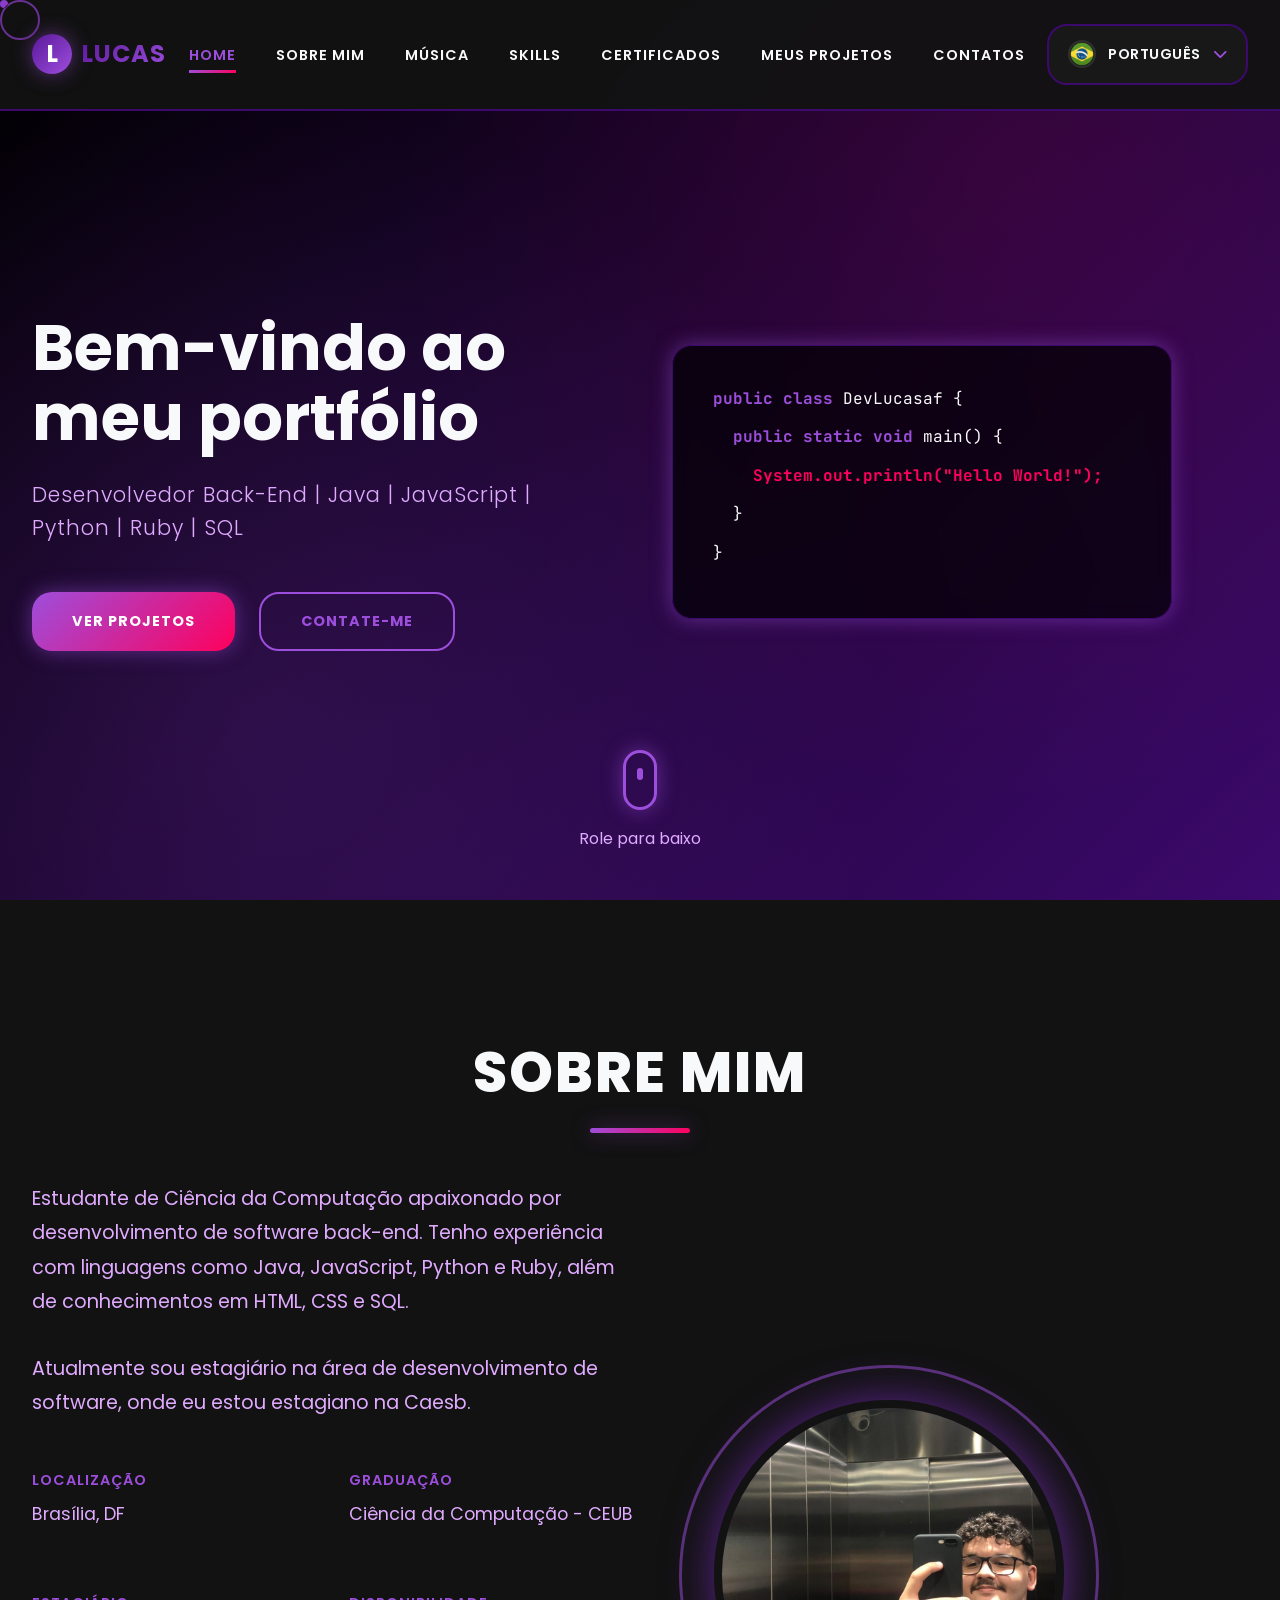
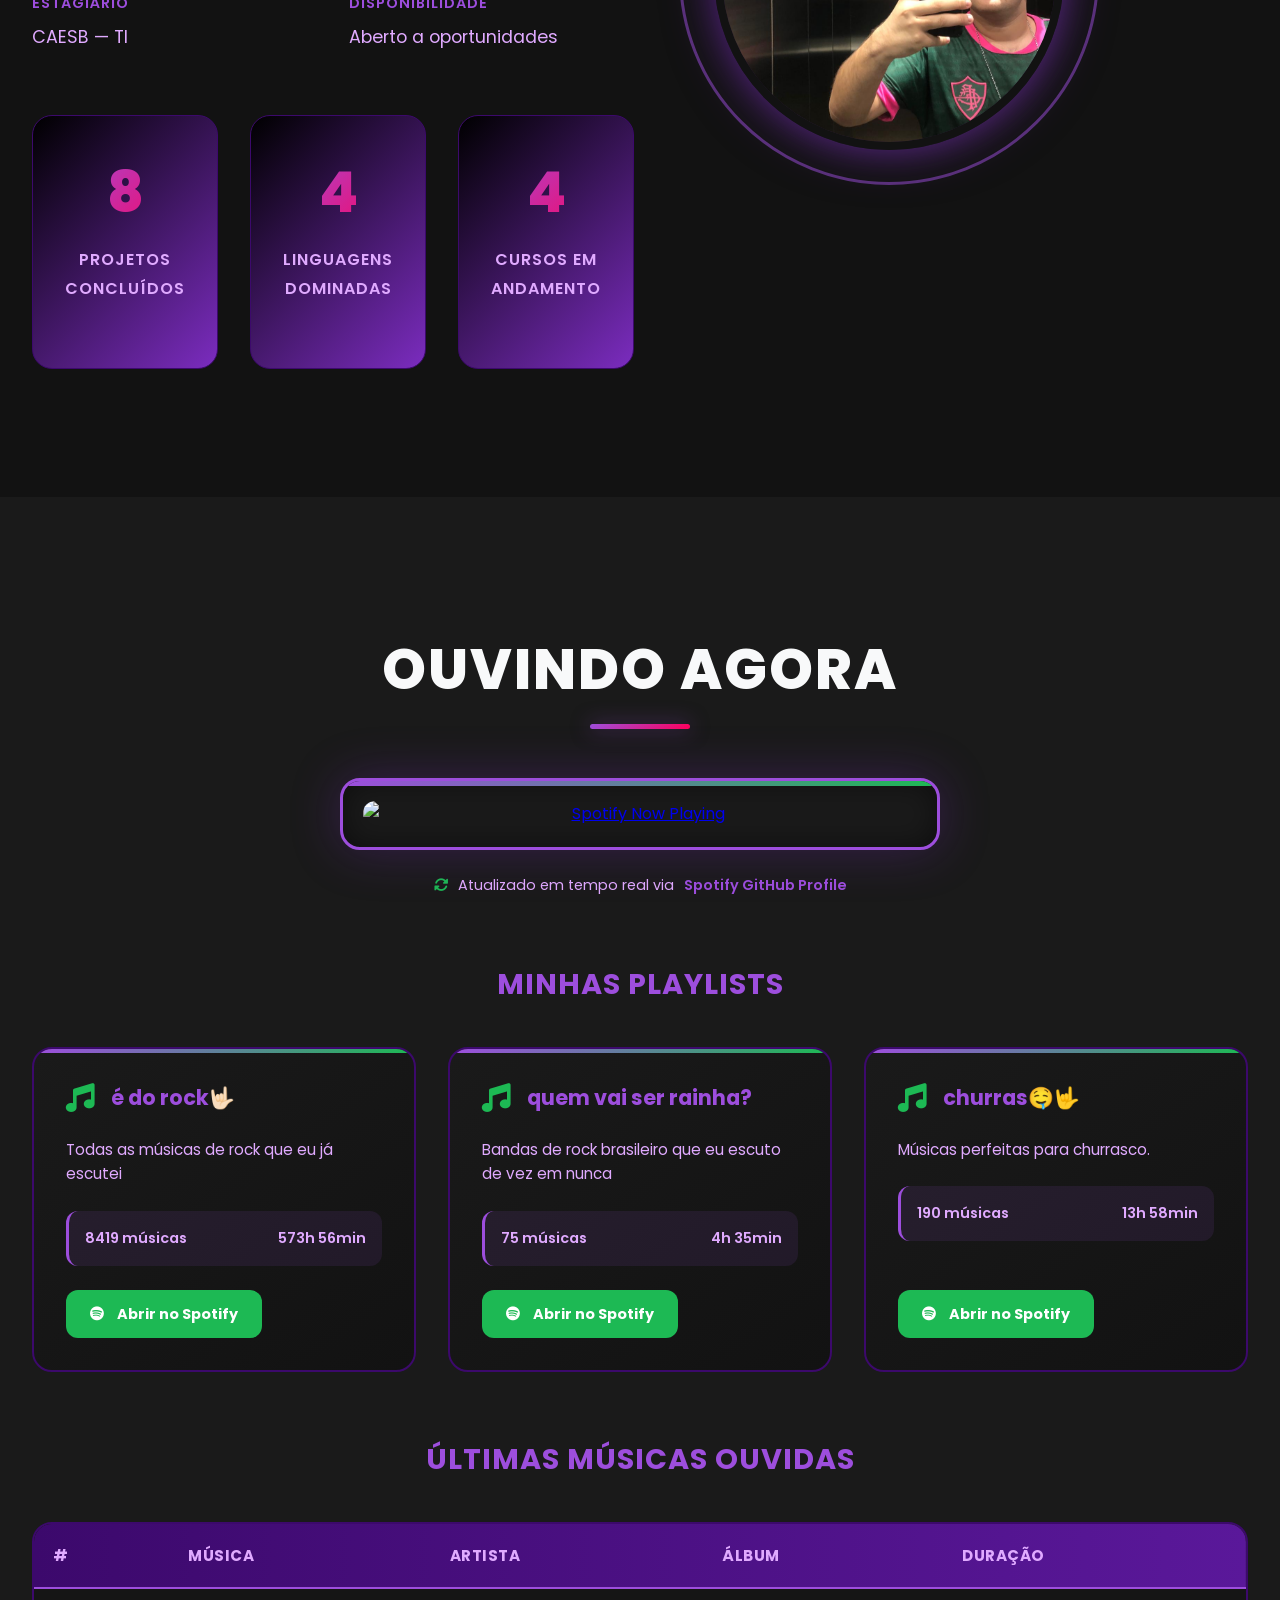
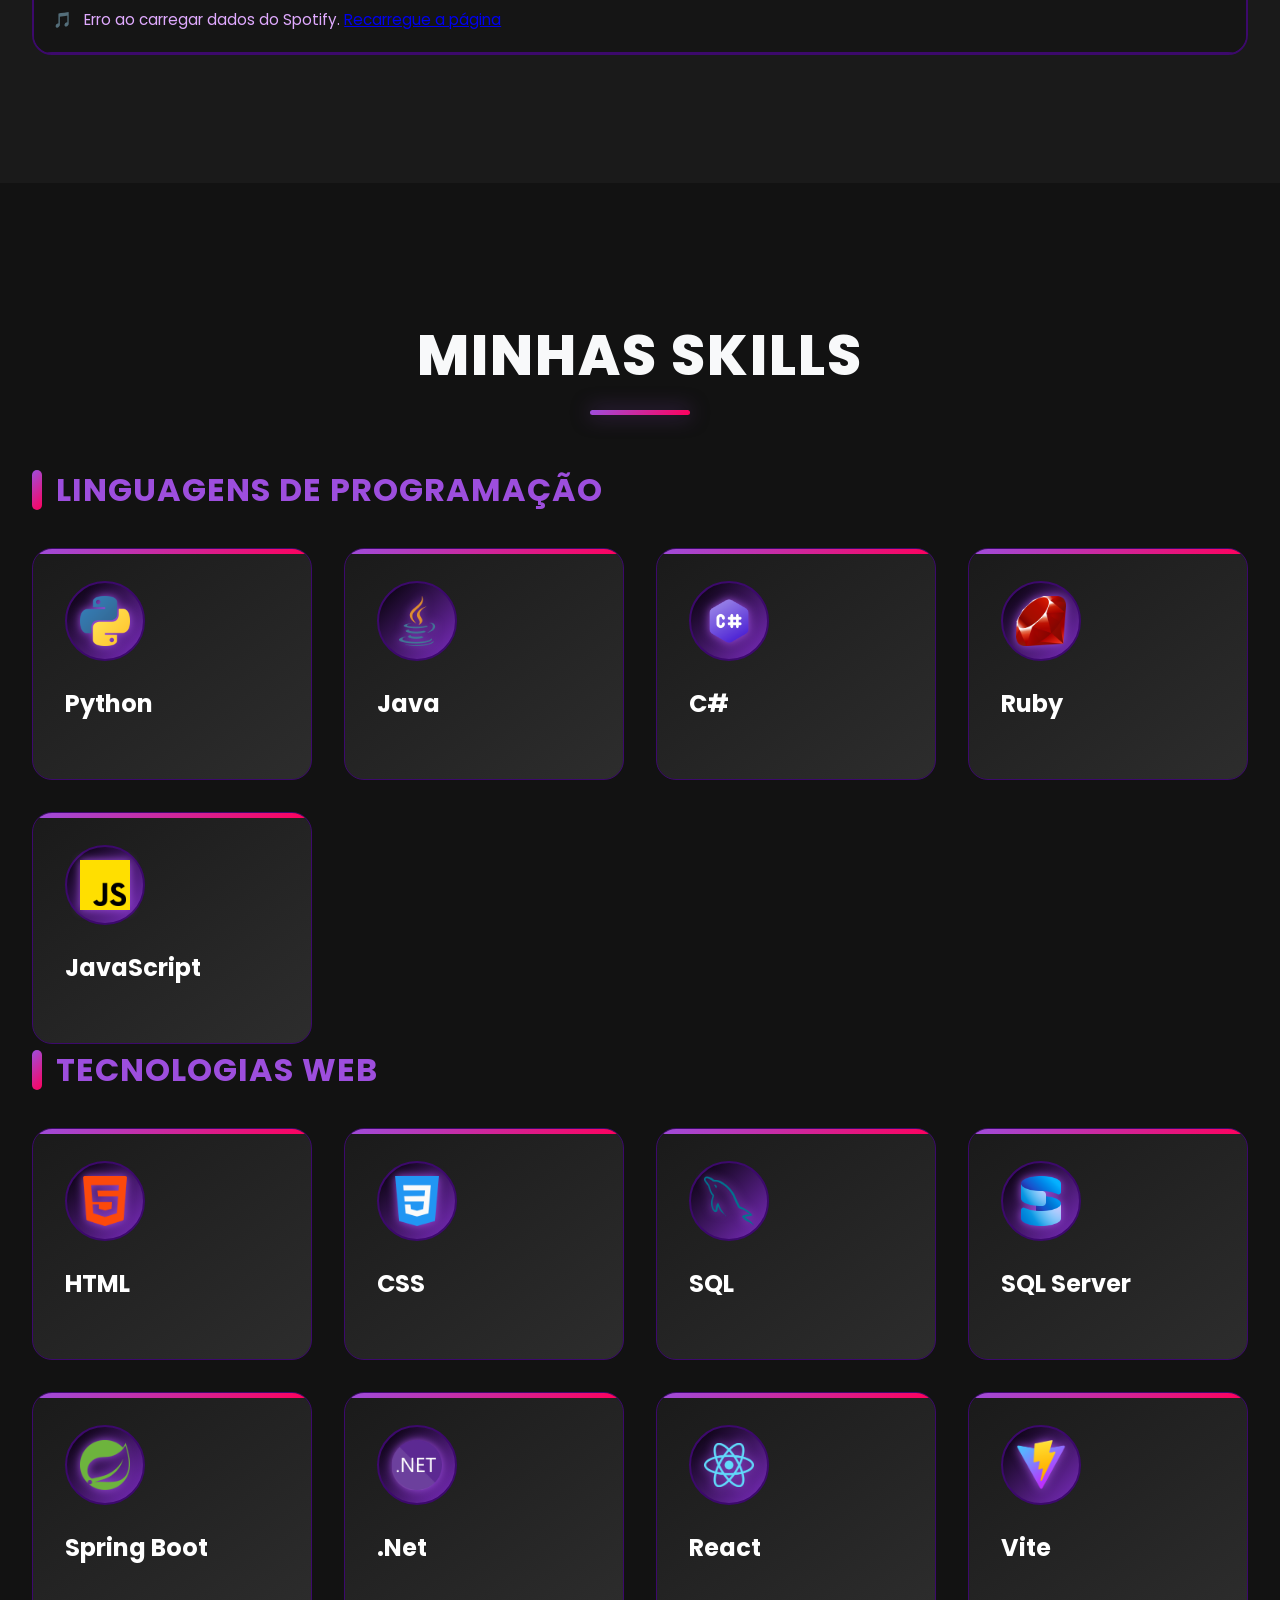
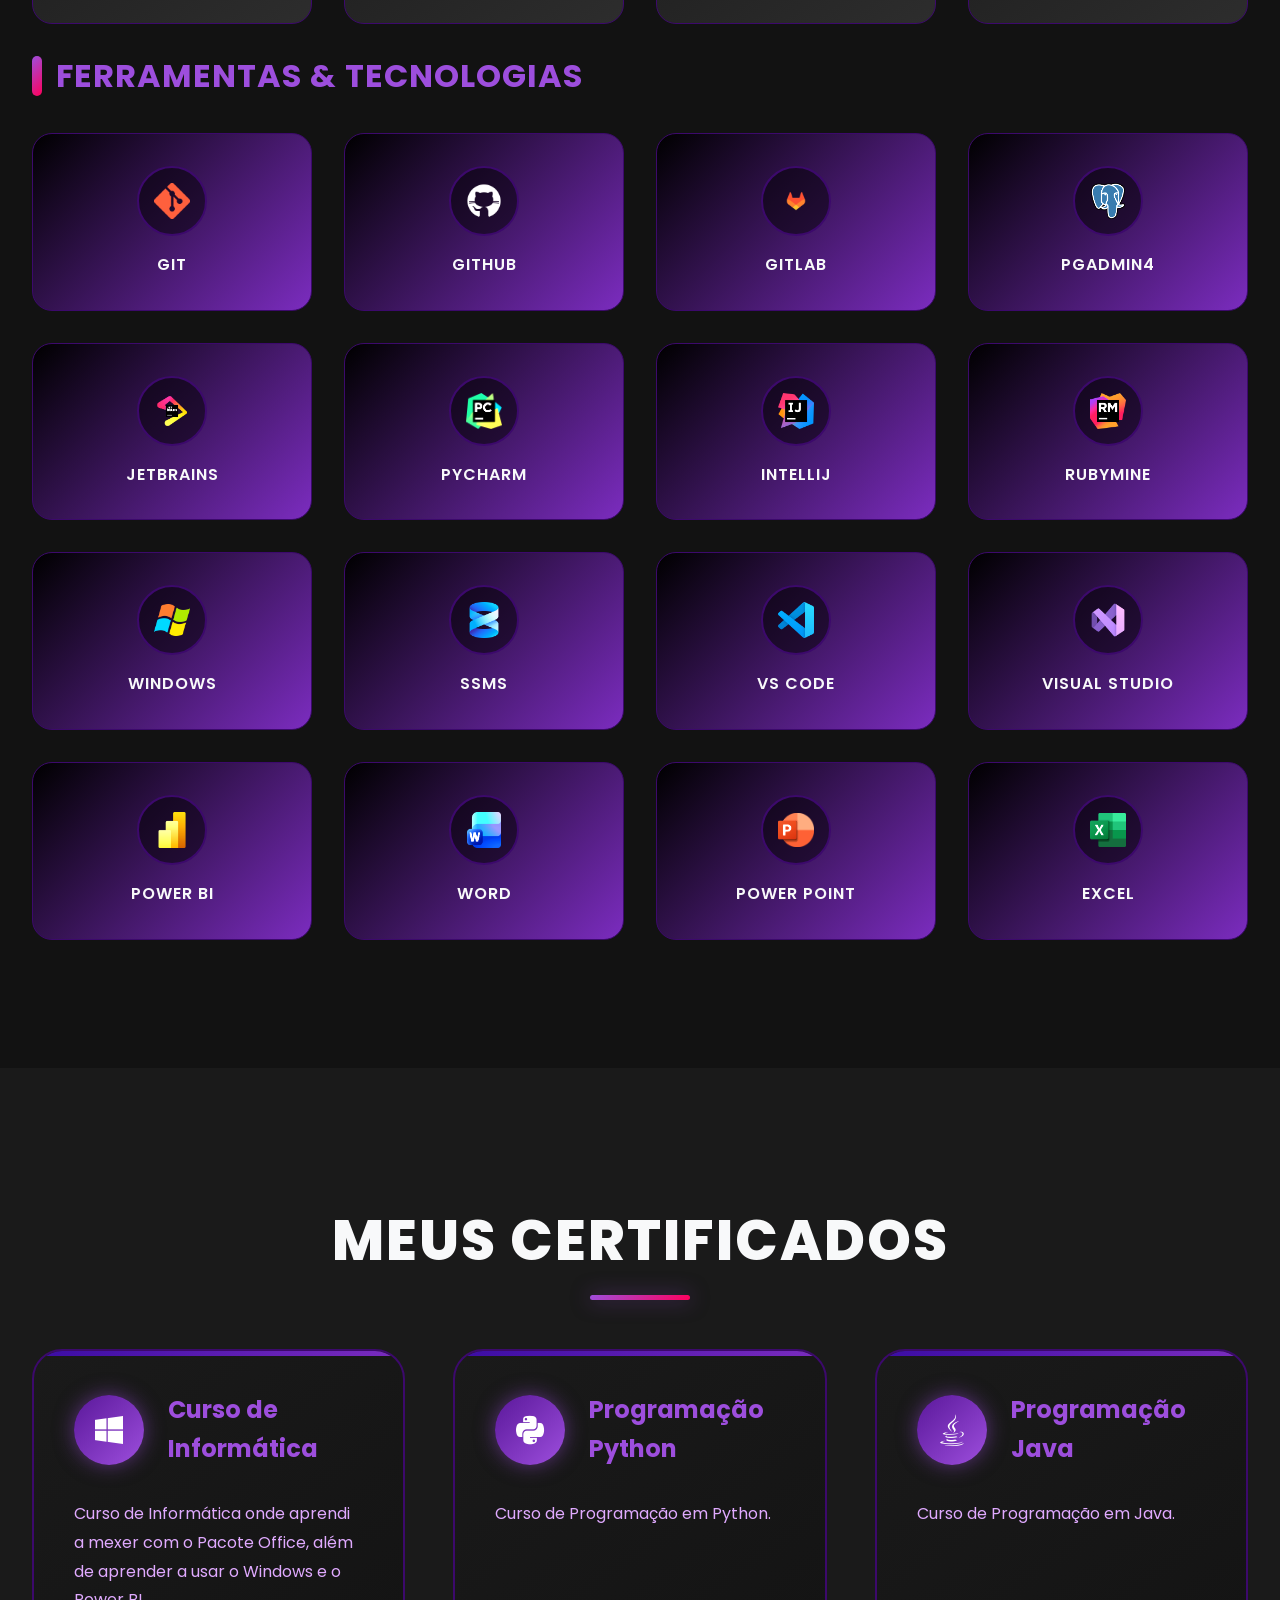
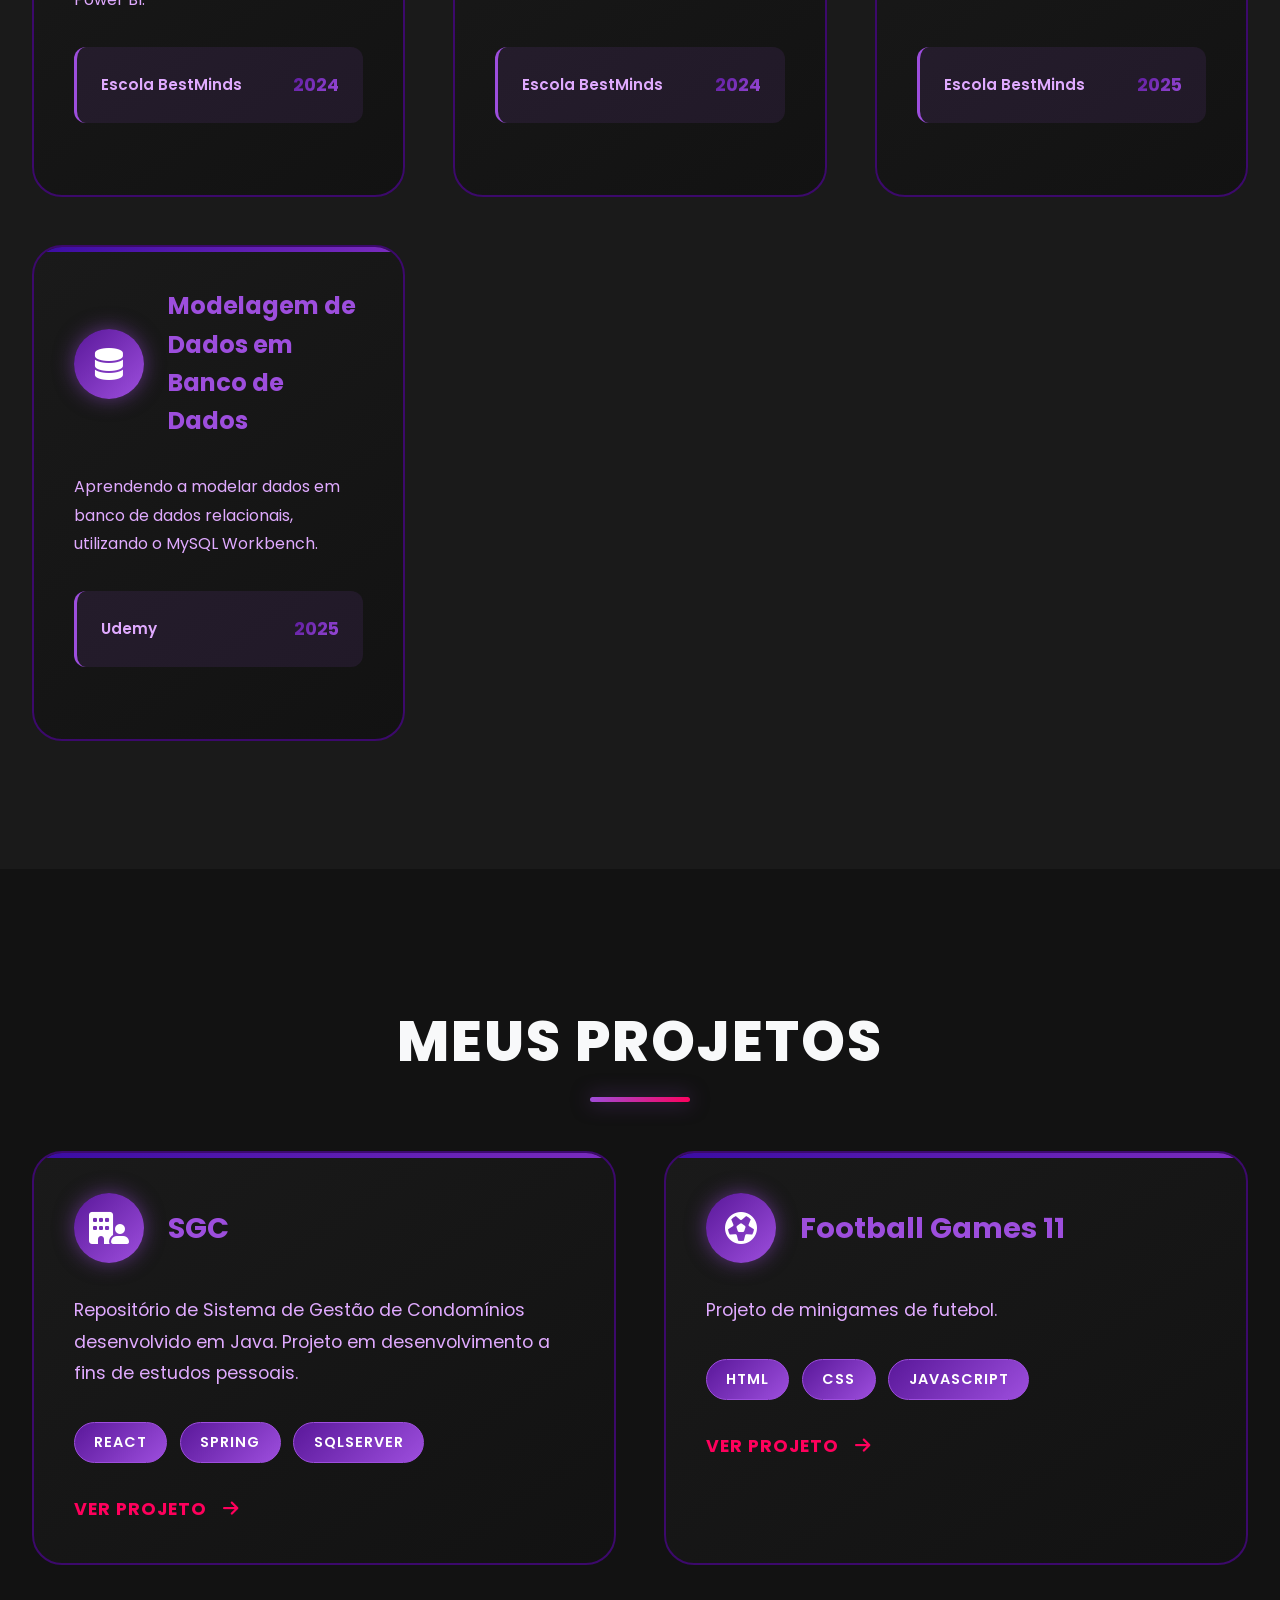
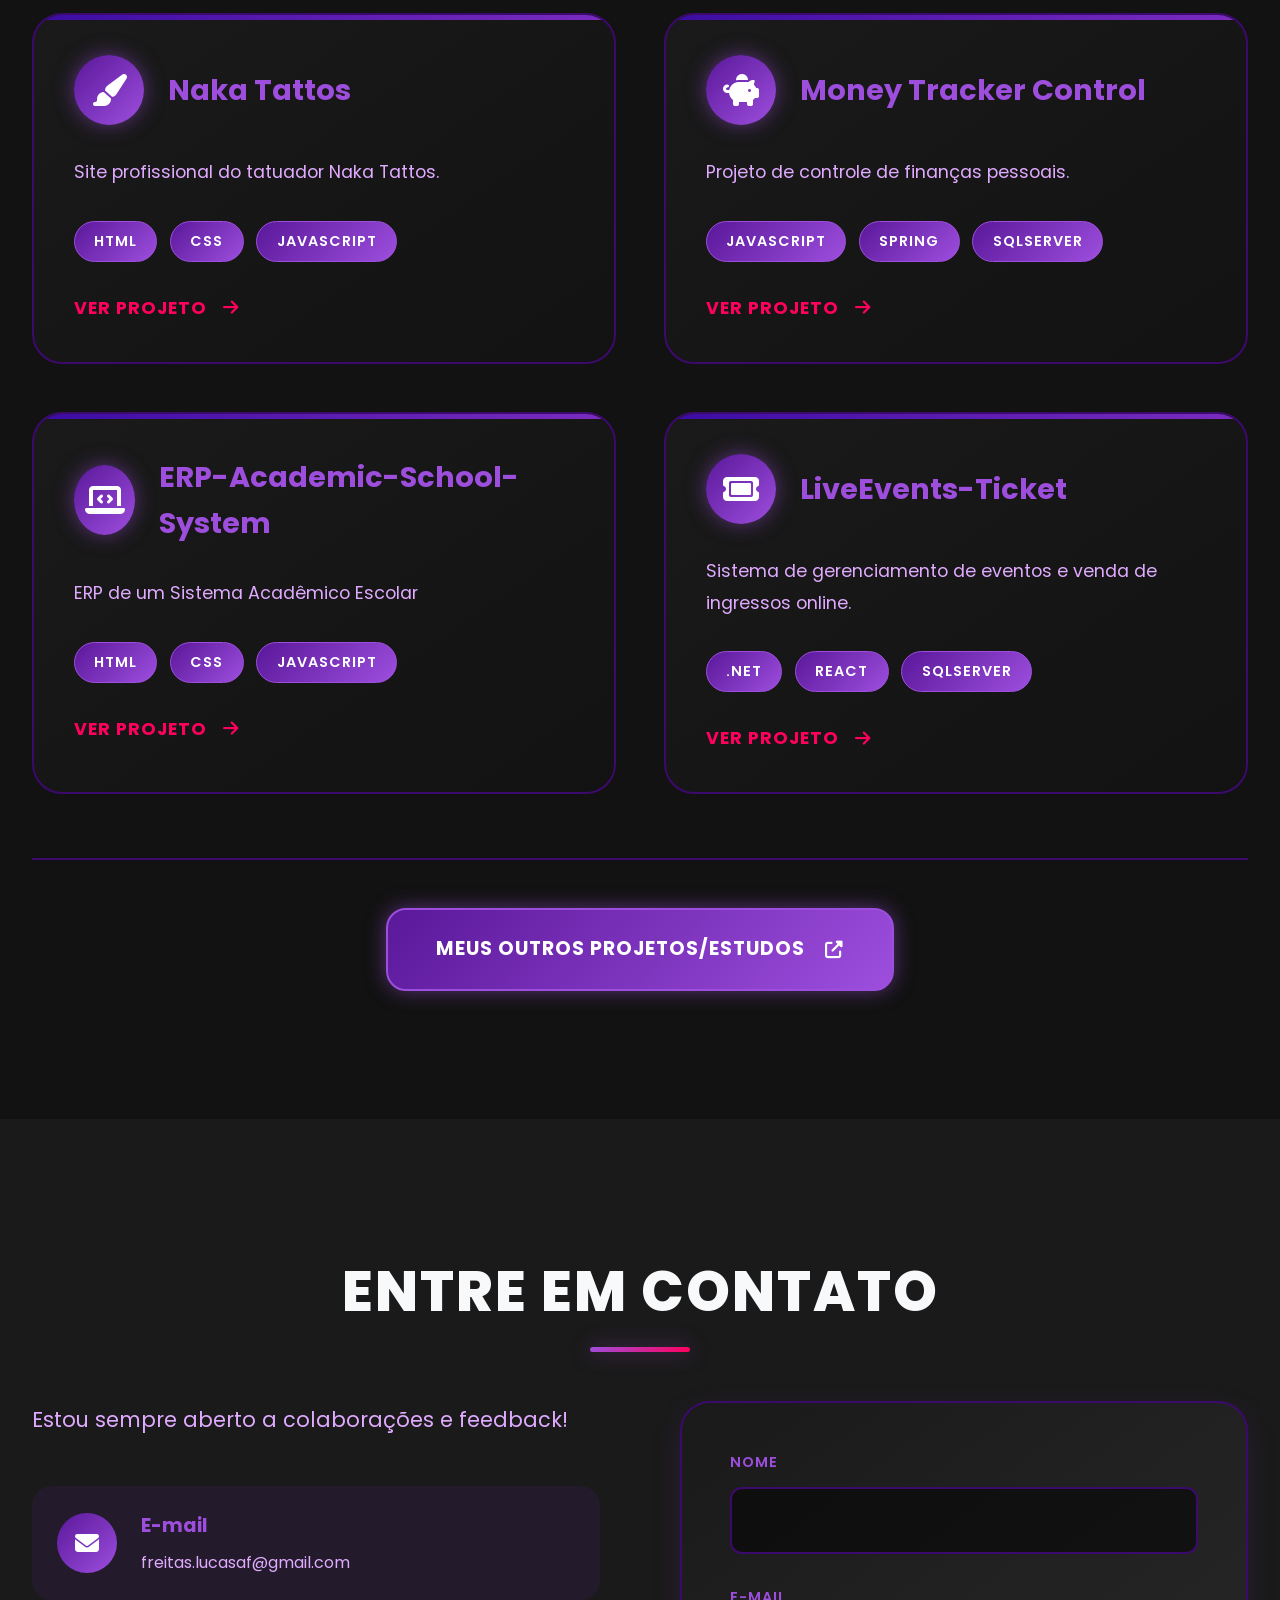
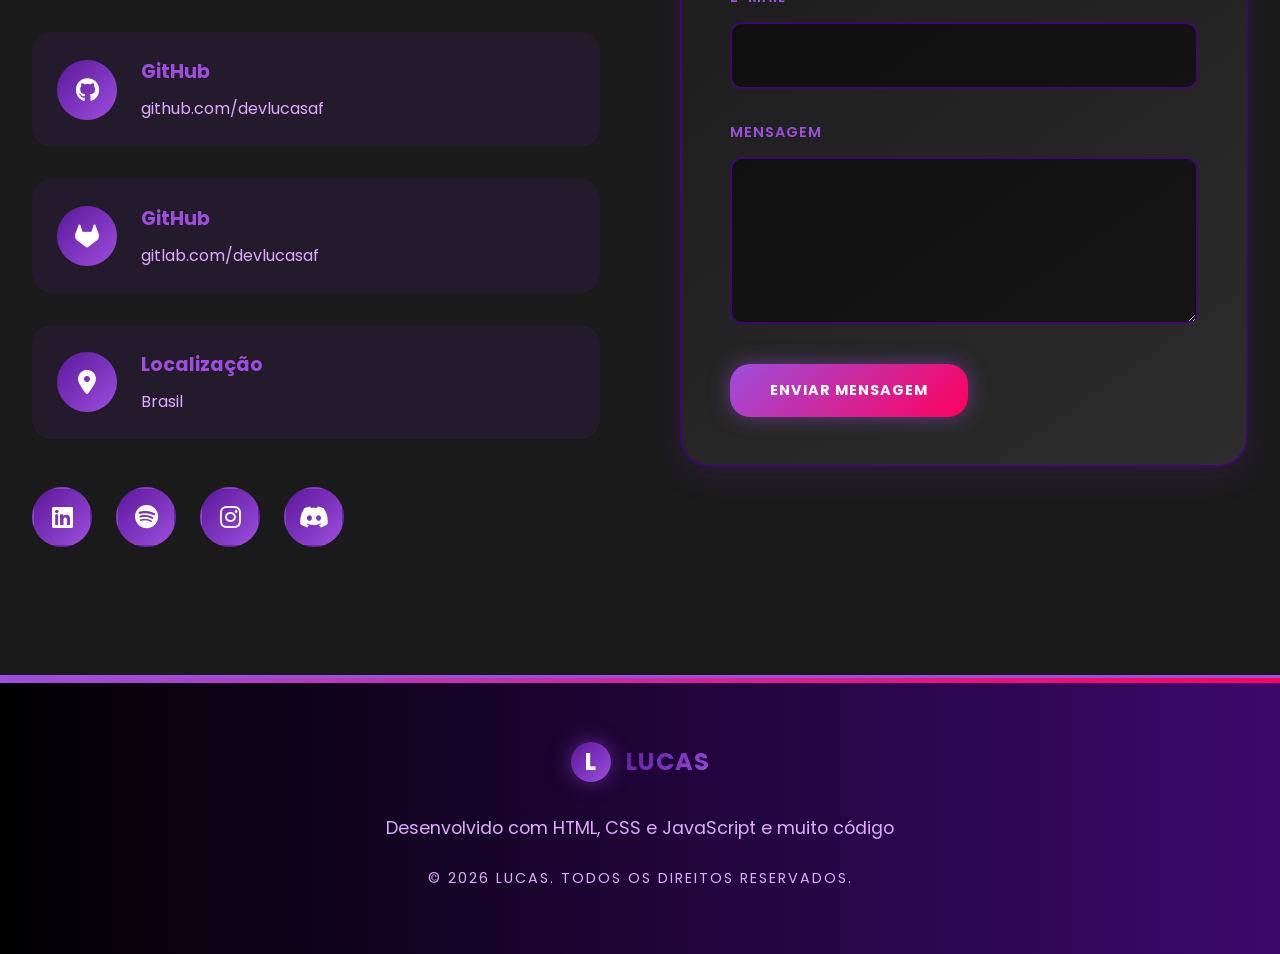
==== index.html @ 55f5005f "altera a informação de um projeto" ====
<!DOCTYPE html>
<html lang="pt-BR">
    <head>
        <meta charset="UTF-8">
        <meta name="viewport" content="width=device-width, initial-scale=1.0">
        <link rel="stylesheet" href="css/style.css">
        <link rel="stylesheet" href="https://cdnjs.cloudflare.com/ajax/libs/font-awesome/6.4.0/css/all.min.css">
        <title>Portfólio - Lucas</title>
        <link rel="preconnect" href="https://fonts.googleapis.com">
        <link rel="preconnect" href="https://fonts.gstatic.com" crossorigin>
        <link href="https://fonts.googleapis.com/css2?family=JetBrains+Mono:wght@300;400;500&display=swap" rel="stylesheet">
        <link href="https://fonts.googleapis.com/css2?family=Poppins:wght@300;400;500;600;700&family=Roboto+Mono:wght@300;400;500&display=swap" rel="stylesheet">
    </head>

    <body>
        <div class="cursor-dot"></div>
        <div class="cursor-outline"></div>
        
        <header>
            <nav class="navbar">
                <div class="nav-brand">
                    <span class="logo">L</span>
                    <span class="logo-text">Lucas</span>
                </div>
                
                <ul class="nav-menu">
                    <li><a href="#home-section" class="nav-link nav-home" data-key="nav-home">Home</a></li>
                    <li><a href="#about-section" class="nav-link nav-sobre" data-key="nav-sobre">Sobre Mim</a></li>
                    <li><a href="#music-section" class="nav-link nav-musica" data-key="nav-musica">Música</a></li>
                    <li><a href="#skills-section" class="nav-link nav-skills" data-key="nav-skills">Skills</a></li>
                    <li><a href="#certifications-section" class="nav-link nav-certifications" data-key="nav-certifications">Certificados</a></li>
                    <li><a href="#projects-section" class="nav-link nav-projetos" data-key="nav-projetos">Meus Projetos</a></li>
                    <li><a href="#contact-section" class="nav-link nav-contatos" data-key="nav-contatos">Contatos</a></li>
                </ul>
                
                <div class="nav-controls">
                    <div class="language-selector-wrapper">
                        <div class="language-selector-custom">
                            <div class="current-language">
                                <img 
                                    src="./assets/flags/br_flag.png" 
                                    alt="Brazil flag" 
                                    class="flag-img"
                                />
                                <span class="language-text">Português</span>
                                <i class="fas fa-chevron-down"></i>
                            </div>

                            <div class="language-dropdown">
                                <div class="language-option" data-value="pt-br">
                                    <img 
                                        src="./assets/flags/br_flag.png" 
                                        alt="Brazil flag" 
                                        class="flag-img"
                                    />
                                    <span class="language-text">Português (BR)</span>
                                </div>
                                <div class="language-option" data-value="en-us">
                                    <img 
                                        src="./assets/flags/us_flag.png" 
                                        alt="US flag" 
                                        class="flag-img"
                                    />
                                    <span class="language-text">English (US)</span>
                                </div>
                            </div>

                            <select name="idioma" id="idiomaSite" class="language-select-hidden">
                                <option value="pt-br">PT-BR</option>
                                <option value="en-us">EN-US</option>
                            </select>
                        </div>
                    </div>
                    
                    <button class="menu-toggle" id="menu-toggle">
                        <i class="fas fa-bars"></i>
                    </button>
                </div>
            </nav>
        </header>
        
        <main>
            <section id="home-section" class="hero">
                <div class="hero-content">
                    <div class="hero-text">
                        <h1 class="hero-title" data-key="welcome">
                            <span class="gradient-text">Bem-vindo</span> ao meu portfólio
                        </h1>
                        <p class="hero-subtitle" data-key="hero-subtitle">
                            Desenvolvedor Back-End | Java | C# | JavaScript | Python | Ruby | SQL
                        </p>
                        <div class="hero-cta">
                            <a href="#projects-section" class="btn btn-primary" data-key="view-projects">Ver Projetos</a>
                            <a href="#contact-section" class="btn btn-secondary" data-key="contact-me">Contate-me</a>
                        </div>
                    </div>
                    <div class="hero-visual">
                        <div class="code-animation">
                            <div class="code-line"><span class="code-keyword">public class</span> DevLucasaf {</div>
                            <div class="code-line">&nbsp;&nbsp;<span class="code-keyword">public static void</span> main() {</div>
                            <div class="code-line">&nbsp;&nbsp;&nbsp;&nbsp;<span class="code-function">System.out.println("Hello World!");</span></div>
                            <div class="code-line">&nbsp;&nbsp;}</div>
                            <div class="code-line">}</div>
                        </div>
                    </div>
                </div>
                
                <div class="scroll-indicator">
                    <div class="mouse">
                        <div class="wheel"></div>
                    </div>
                    <p data-key="scroll-down">Role para baixo</p>
                </div>
            </section>
            
            <section id="about-section" class="section about">
                <div class="container">
                    <h2 class="section-title" data-key="about-title">Sobre <span class="highlight">Mim</span></h2>
                    
                    <div class="about-content">
                        <div class="about-text">
                            <p data-key="about-text-1">
                                Estudante de Ciência da Computação apaixonado por desenvolvimento de software back-end. Tenho experiência com linguagens como Java, C#, JavaScript, Python e Ruby, além de conhecimentos em HTML, CSS e SQL.
                            </p>

                            <p data-key="about-text-2">
                                Atualmente sou estagiário na área de desenvolvimento de software, onde eu estou estagiano na Caesb.
                            </p>

                            <div class="about-data">
                                <div class="about-data-item">
                                    <span class="about-data-title" data-key="about-location-title">Localização</span>
                                    <span class="about-data-desc" data-key="about-location-desc">Brasília, DF</span>
                                </div>

                                <div class="about-data-item">
                                    <span class="about-data-title" data-key="about-internship-title">Estagiário</span>
                                    <span class="about-data-desc" data-key="about-internship-desc">CAESB — TI</span>
                                </div>

                                <div class="about-data-item">
                                    <span class="about-data-title" data-key="about-degree-title">Graduação</span>
                                    <span class="about-data-desc" data-key="about-degree-desc">Ciência da Computação - CEUB</span>
                                </div>

                                <div class="about-data-item">
                                    <span class="about-data-title" data-key="about-availability-title">Disponibilidade</span>
                                    <span class="about-data-desc" data-key="about-availability-desc">Aberto a oportunidades</span>
                                </div>
                            </div>
                            
                            <div class="about-stats">
                                <div class="stat">
                                    <h3>8</h3>
                                    <p data-key="projects-completed">Projetos Concluídos</p>
                                </div>

                                <div class="stat">
                                    <h3>4</h3>
                                    <p data-key="languages">Linguagens Dominadas</p>
                                </div>

                                <div class="stat">
                                    <h3>4</h3>
                                    <p data-key="courses">Cursos em Andamento</p>
                                </div>
                            </div>
                        </div>
                        <div class="about-image">
                            <div class="photo-fix">
                                <div 
                                    class="photo-backdrop">
                                </div>

                                <div class="photo-clip">
                                    <img 
                                        src="assets/lucas-freitas-foto.jpeg" 
                                        alt="Lucas Freitas - Desenvolvedor"
                                        class="real-photo"
                                    />
                                </div>

                                <div 
                                    class="photo-aura">
                                </div>
                            </div>
                        </div>
                    </div>
            </section>
            
            <!-- Music Section -->
            <section id="music-section" class="section music">
                <div class="container">
                    <h2 class="section-title" data-key="music-title">Ouvindo <span class="highlight">Agora</span></h2>
                    
                    <!-- Spotify Real-time Widget -->
                    <div class="spotify-realtime">
                        <div class="spotify-embed">
                            <a href="https://github.com/kittinan/spotify-github-profile" target="_blank">
                                <img 
                                    src="https://spotify-github-profile.kittinanx.com/api/view?uid=6atv4j3yoivc7yidi4tf3e00h&cover_image=true&theme=spotify-embed&show_offline=true&background_color=121212&interchange=false&profanity=false&bar_color=53b14f&bar_color_cover=false&mode=dark"
                                    alt="Spotify Now Playing"
                                    class="spotify-now-playing"
                                />
                            </a>
                        </div>
                        
                        <p class="realtime-text">
                            <i class="fas fa-sync-alt fa-spin"></i>
                            Atualizado em tempo real via 
                            <a href="https://github.com/kittinan/spotify-github-profile" target="_blank">Spotify GitHub Profile</a>
                        </p>
                    </div>

                    <!-- Playlists Section -->
                    <div class="music-content">
                        <h3 class="music-subtitle" data-key="my-playlists">Minhas Playlists</h3>
                        
                        <div class="playlists-grid">
                            <!-- Playlist 1 -->
                            <div class="playlist-card">
                                <div class="playlist-header">
                                    <i class="fas fa-music"></i>
                                    <h4 class="playlist-name" data-key="playlist-1-name">é do rock🤟🏻</h4>
                                </div>
                                <p class="playlist-description" data-key="playlist-1-desc">
                                    Todas as músicas de rock que eu já escutei
                                </p>
                                <div class="playlist-info">
                                    <span class="playlist-songs" data-key="playlist-1-songs">45 músicas</span>
                                    <span class="playlist-duration" data-key="playlist-1-duration">3h 12min</span>
                                </div>
                                <a href="https://open.spotify.com/playlist/6xEEDzORJAocivXfcBx2PS?si=77d39043102c4b41" target="_blank" class="playlist-link">
                                    <i class="fab fa-spotify"></i>
                                    <span data-key="open-spotify">Abrir no Spotify</span>
                                </a>
                            </div>

                            <!-- Playlist 2 -->
                            <div class="playlist-card">
                                <div class="playlist-header">
                                    <i class="fas fa-music"></i>
                                    <h4 class="playlist-name" data-key="playlist-2-name">quem vai ser rainha?</h4>
                                </div>
                                <p class="playlist-description" data-key="playlist-2-desc">
                                    Bandas de rock brasileiro que eu escuto de vez em nunca
                                </p>
                                <div class="playlist-info">
                                    <span class="playlist-songs" data-key="playlist-2-songs">38 músicas</span>
                                    <span class="playlist-duration" data-key="playlist-2-duration">2h 58min</span>
                                </div>
                                <a href="https://open.spotify.com/playlist/7mP46rMjMOpcoZ2oZRVr3y?si=e25a83864ac54b0c" target="_blank" class="playlist-link">
                                    <i class="fab fa-spotify"></i>
                                    <span data-key="open-spotify">Abrir no Spotify</span>
                                </a>
                            </div>

                            <!-- Playlist 3 -->
                            <div class="playlist-card">
                                <div class="playlist-header">
                                    <i class="fas fa-music"></i>
                                    <h4 class="playlist-name" data-key="playlist-3-name">churras🤤🤟</h4>
                                </div>
                                <p class="playlist-description" data-key="playlist-3-desc">
                                    Músicas perfeitas para programar e focar no trabalho
                                </p>
                                <div class="playlist-info">
                                    <span class="playlist-songs" data-key="playlist-3-songs">52 músicas</span>
                                    <span class="playlist-duration" data-key="playlist-3-duration">4h 23min</span>
                                </div>
                                <a href="https://open.spotify.com/playlist/0C3CaLELm1JfM3iMBeia4i?si=0bbdd65754a44002" target="_blank" class="playlist-link">
                                    <i class="fab fa-spotify"></i>
                                    <span data-key="open-spotify">Abrir no Spotify</span>
                                </a>
                            </div>
                        </div>
                    </div>

                    <!-- Recent Tracks Table -->
                    <div class="recent-tracks-section">
                        <h3 class="music-subtitle" data-key="recent-tracks">Últimas Músicas Ouvidas</h3>
                        
                        <div class="tracks-table-wrapper">
                            <table class="tracks-table">
                                <thead>
                                    <tr>
                                        <th data-key="track-number">#</th>
                                        <th data-key="track-name">Música</th>
                                        <th data-key="artist-name">Artista</th>
                                        <th data-key="album-name">Álbum</th>
                                        <th data-key="track-duration">Duração</th>
                                    </tr>
                                </thead>
                                <tbody id="spotify-tracks-tbody">
                                    <!-- Preenchido dinamicamente pelo JavaScript -->
                                </tbody>
                            </table>
                        </div>
                    </div>
                </div>
            </section>

            <!-- Skills Section -->
            <section id="skills-section" class="section skills">
                <div class="container">
                    <h2 class="section-title" data-key="skills-title">Minhas <span class="highlight">Skills</span></h2>
                    
                    <div class="skills-categories">
                        <div class="category">
                            <h3 class="category-title" data-key="programming-languages">Linguagens de Programação</h3>
                            <div class="skills-grid">
                                <div class="skill-card" data-tech="python">
                                    <div class="skill-icon">
                                        <img 
                                            src="assets/icons/python-icon.png" 
                                            alt="Python"
                                        />
                                    </div>
                                    <h4 class="skill-name" data-key="python">Python</h4>
                                </div>
                                
                                <div class="skill-card" data-tech="java">
                                    <div class="skill-icon">
                                        <img 
                                            src="assets/icons/java-icon.png" 
                                            alt="Java"
                                        />
                                    </div>
                                    <h4 class="skill-name" data-key="java">Java</h4>
                                </div>

                                <div class="skill-card" data-tech="csharp">
                                    <div class="skill-icon">
                                        <img 
                                            src="assets/icons/csharp-icon.png" 
                                            alt="C#"
                                        />
                                    </div>
                                    <h4 class="skill-name" data-key="csharp">C#</h4>
                                </div>
                                
                                <div class="skill-card" data-tech="ruby">
                                    <div class="skill-icon">
                                        <img 
                                            src="assets/icons/ruby-icon.png" 
                                            alt="Ruby"
                                        />
                                    </div>
                                    <h4 class="skill-name" data-key="ruby">Ruby</h4>
                                </div>
                                
                                <div class="skill-card" data-tech="javascript">
                                    <div class="skill-icon">
                                        <img 
                                            src="assets/icons/javascript-icon.png" 
                                            alt="JavaScript"
                                        />
                                    </div>
                                    <h4 class="skill-name" data-key="javascript">JavaScript</h4>
                                </div>
                            </div>
                        </div>
                        
                        <div class="category">
                            <h3 class="category-title" data-key="web-technologies">Tecnologias Web</h3>
                            <div class="skills-grid">
                                <div class="skill-card" data-tech="html">
                                    <div class="skill-icon">
                                        <img 
                                            src="assets/icons/html-icon.png" 
                                            alt="HTML"
                                        />
                                    </div>
                                    <h4 class="skill-name" data-key="html">HTML</h4>
                                </div>
                                
                                <div class="skill-card" data-tech="css">
                                    <div class="skill-icon">
                                        <img 
                                            src="assets/icons/css-icon.png" 
                                            alt="CSS"
                                        />
                                    </div>
                                    <h4 class="skill-name" data-key="css">CSS</h4>
                                </div>
                                
                                <div class="skill-card" data-tech="sql">
                                    <div class="skill-icon">
                                        <img 
                                            src="assets/icons/sql-icon.png" 
                                            alt="SQL"
                                        />
                                    </div>
                                    <h4 class="skill-name" data-key="sql">SQL</h4>
                                </div>

                                <div class="skill-card" data-tech="sqlserver">
                                    <div class="skill-icon">
                                        <img 
                                            src="assets/icons/sqlserver-icon.png" 
                                            alt="SQL Server"
                                        />
                                    </div>
                                    <h4 class="skill-name" data-key="sqlserver">SQL Server</h4>
                                </div>

                                <div class="skill-card" data-tech="spring-boot">
                                    <div class="skill-icon">
                                        <img 
                                            src="assets/icons/spring-boot-icon.png" 
                                            alt="Spring Boot"
                                        />
                                    </div>
                                    <h4 class="skill-name" data-key="spring-boot">Spring Boot</h4>
                                </div>

                                <div class="skill-card" data-tech="dotnet">
                                    <div class="skill-icon">
                                        <img 
                                            src="assets/icons/dotnet-icon.png" 
                                            alt="DotNet"
                                        />
                                    </div>
                                    <h4 class="skill-name" data-key="dotnet">.Net</h4>
                                </div>

                                <div class="skill-card" data-tech="react">
                                    <div class="skill-icon">
                                        <img 
                                            src="assets/icons/react-icon.png" 
                                            alt="React"
                                        />
                                    </div>
                                    <h4 class="skill-name" data-key="node-js">React</h4>
                                </div>

                                <div class="skill-card" data-tech="vite">
                                    <div class="skill-icon">
                                        <img 
                                            src="assets/icons/vite-icon.png" 
                                            alt="Vite"
                                        />
                                    </div>
                                    <h4 class="skill-name" data-key="vite">Vite</h4>
                                </div>
                            </div>
                        </div>
                    </div>
                    
                    <br>

                    <div class="category">
                        <h3 class="category-title" data-key="tools-technologies">Ferramentas & Tecnologias</h3>
                        <div class="skills-grid compact">
                            <div class="tool-card" data-tool="git">
                                <div class="tool-icon">
                                    <img 
                                        src="assets/icons/git-icon.png" 
                                        alt="Git"
                                    />
                                </div>
                                <span class="tool-name" data-key="git">Git</span>
                            </div>
                            
                            <div class="tool-card" data-tool="github">
                                <div class="tool-icon">
                                    <img 
                                        src="assets/icons/github-icon.png" 
                                        alt="GitHub"
                                    />
                                </div>
                                <span class="tool-name" data-key="github">GitHub</span>
                            </div>

                            <div class="tool-card" data-tool="gitlab">
                                <div class="tool-icon">
                                    <img 
                                        src="assets/icons/gitlab-icon.png" 
                                        alt="GitLab"
                                    />
                                </div>
                                <span class="tool-name" data-key="gitlab">GitLab</span>
                            </div>

                            <div class="tool-card" data-tool="pgadmin4">
                                <div class="tool-icon">
                                    <img 
                                        src="assets/icons/pgadmin4-icon.png" 
                                        alt="PGAdmin4"
                                    />
                                </div>
                                <span class="tool-name" data-key="pgadmin4">PGAdmin4</span>
                            </div>

                            <div class="tool-card" data-tool="jet-brains">
                                <div class="tool-icon">
                                    <img 
                                        src="assets/icons/jet-brains-icon.png" 
                                        alt="JetBrains"
                                    />
                                </div>
                                <span class="tool-name" data-key="jet-brains">JetBrains</span>
                            </div>

                            <div class="tool-card" data-tool="pycharm">
                                <div class="tool-icon">
                                    <img 
                                        src="assets/icons/pycharm-icon.png" 
                                        alt="PyCharm"
                                    />
                                </div>
                                <span class="tool-name" data-key="pycharm">PyCharm</span>
                            </div>
                            
                            <div class="tool-card" data-tool="intellij">
                                <div class="tool-icon">
                                    <img 
                                        src="assets/icons/intellij-icon.png" 
                                        alt="IntelliJ"
                                    />
                                </div>
                                <span class="tool-name" data-key="intellij">IntelliJ</span>
                            </div>

                            <div class="tool-card" data-tool="rubymine">
                                <div class="tool-icon">
                                    <img 
                                        src="assets/icons/rubymine-icon.png" 
                                        alt="RubyMine"
                                    />
                                </div>
                                <span class="tool-name" data-key="rubymine">RubyMine</span>
                            </div>

                            <div class="tool-card" data-tool="windows">
                                <div class="tool-icon">
                                    <img 
                                        src="assets/icons/windows-icon.png" 
                                        alt="Windows"
                                    />
                                </div>
                                <span class="tool-name" data-key="windows">Windows</span>
                            </div>


                            <div class="tool-card" data-tool="ssms">
                                <div class="tool-icon">
                                    <img 
                                        src="assets/icons/ssms-icon.png" 
                                        alt="SSMS"
                                    />
                                </div>
                                <span class="tool-name" data-key="ssms">SSMS</span>
                            </div>

                            <div class="tool-card" data-tool="vs-code">
                                <div class="tool-icon">
                                    <img 
                                        src="assets/icons/vs-icon.png" 
                                        alt="VS Code"
                                    />
                                </div>
                                <span class="tool-name" data-key="vs-code">VS Code</span>
                            </div>

                            <div class="tool-card" data-tool="visual-studio">
                                <div class="tool-icon">
                                    <img 
                                        src="assets/icons/visual-studio-icon.png" 
                                        alt="Visual Studio"
                                    />
                                </div>
                                <span class="tool-name" data-key="visual-studio">Visual Studio</span>
                            </div>
                            
                            <div class="tool-card" data-tool="power-bi">
                                <div class="tool-icon">
                                    <img 
                                        src="assets/icons/power-bi-icon.png" 
                                        alt="Power BI"
                                    />
                                </div>
                                <span class="tool-name" data-key="power-bi">Power BI</span>
                            </div>

                            <div class="tool-card" data-tool="word">
                                <div class="tool-icon">
                                    <img 
                                        src="assets/icons/word-icon.png" 
                                        alt="Word"
                                    />
                                </div>
                                <span class="tool-name" data-key="word">Word</span>
                            </div>

                            <div class="tool-card" data-tool="power-point">
                                <div class="tool-icon">
                                    <img 
                                        src="assets/icons/power-point-icon.png" 
                                        alt="Power Point"
                                    />
                                </div>
                                <span class="tool-name" data-key="power-point">Power Point</span>
                            </div>

                            <div class="tool-card" data-tool="excel">
                                <div class="tool-icon">
                                    <img 
                                        src="assets/icons/excel-icon.png" 
                                        alt="Excel"
                                    />
                                </div>
                                <span class="tool-name" data-key="excel">Excel</span>
                            </div>
                        </div>
                    </div>
                </div>
            </section>

            <!-- Certifications Section -->
            <section id="certifications-section" class="section certifications">
                <div class="container">
                    <h2 class="section-title" data-key="certifications-title">Meus <span class="highlight">Certificados</span></h2>
                    
                    <div class="certifications-grid">
                        <!-- Certification Card 1 -->
                        <div class="certification-card">
                            <div class="certification-header">
                                <div class="certification-icon">
                                    <i class="fab fa-windows"></i>
                                </div>
                                <h3 class="certification-title" data-key="cert-1-title">Curso de Informática</h3>
                            </div>
                            <p class="certification-description" data-key="cert-1-desc">
                                Curso de Informática onde aprendi a mexer com o Pacote Office, além de aprender a usar o Windows e o Power BI.
                            </p>
                            <div class="certification-info">
                                <span class="certification-issuer" data-key="cert-1-issuer">Escola BestMinds</span>
                                <span class="certification-date" data-key="cert-1-date">2024</span>
                            </div>
                        </div>

                        <!-- Certification Card 2 -->
                        <div class="certification-card">
                            <div class="certification-header">
                                <div class="certification-icon">
                                    <i class="fab fa-python"></i>
                                </div>
                                <h3 class="certification-title" data-key="cert-2-title">Programação Python</h3>
                            </div>
                            <p class="certification-description" data-key="cert-2-desc">
                                Curso de Programação em Python.
                            </p>
                            <div class="certification-info">
                                <span class="certification-issuer" data-key="cert-2-issuer">Escola BestMinds</span>
                                <span class="certification-date" data-key="cert-2-date">2024</span>
                            </div>
                        </div>

                        <!-- Certification Card 3 -->
                        <div class="certification-card">
                            <div class="certification-header">
                                <div class="certification-icon">
                                    <i class="fab fa-java"></i>
                                </div>
                                <h3 class="certification-title" data-key="cert-3-title">Programação Java</h3>
                            </div>
                            <p class="certification-description" data-key="cert-3-desc">
                                Curso de Programação em Java.
                            </p>
                            <div class="certification-info">
                                <span class="certification-issuer" data-key="cert-3-issuer">Escola BestMinds</span>
                                <span class="certification-date" data-key="cert-3-date">2025</span>
                            </div>
                        </div>

                        <!-- Certification Card 4 -->
                        <div class="certification-card">
                            <div class="certification-header">
                                <div class="certification-icon">
                                    <i class="fa-solid fa-database"></i>
                                </div>
                                <h3 class="certification-title" data-key="cert-4-title">Modelagem de Dados em Banco de Dados</h3>
                            </div>
                            <p class="certification-description" data-key="cert-4-desc">
                                Aprendendo a modelar dados em banco de dados relacionais, utilizando o MySQL Workbench.
                            </p>
                            <div class="certification-info">
                                <span class="certification-issuer" data-key="cert-4-issuer">Udemy</span>
                                <span class="certification-date" data-key="cert-4-date">2025</span>
                            </div>
                        </div>
                    </div>
                </div>
            </section>
            
            <!-- Projects Section -->
            <section id="projects-section" class="section projects">
                <div class="container">
                    <h2 class="section-title" data-key="projects-title">Meus <span class="highlight">Projetos</span></h2>
                    
                    <div class="projects-grid">
                        <div class="project-card">
                            <div class="project-header">
                                <div class="project-icon">
                                    <i class="fa-solid fa-building-user"></i>
                                </div>
                                <h3 class="project-title" data-key="java-project-title">SGC</h3>
                            </div>
                            <p class="project-description" data-key="java-project-desc">
                                Repositório de sistema de gestão de condomínio em java.
                            </p>
                            <div class="project-tech">
                                <span class="tech-tag">React</span>
                                <span class="tech-tag">Spring</span>
                                <span class="tech-tag">SqlServer</span>
                            </div>
                            <a href="https://github.com/devlucasaf/SGC-Sistema-de-Gestao-De-Condominio" target="_blank" class="project-link">
                                <span data-key="view-project">Ver Projeto</span>
                                <i class="fas fa-arrow-right"></i>
                            </a>
                        </div>
                        
                        <div class="project-card">
                            <div class="project-header">
                                <div class="project-icon">
                                    <i class="fa-regular fa-futbol"></i>
                                </div>
                                <h3 class="project-title" data-key="soccer-project-title">Football Games 11</h3>
                            </div>
                            <p class="project-description" data-key="soccer-project-desc">
                                Projeto de minigames de futebol. 
                            </p>
                            <div class="project-tech">
                                <span class="tech-tag">HTML</span>
                                <span class="tech-tag">CSS</span>
                                <span class="tech-tag">JavaScript</span>
                            </div>
                            <a href="https://github.com/devlucasaf/Football-Games-11" class="project-link">
                                <span data-key="view-project">Ver Projeto</span>
                                <i class="fas fa-arrow-right"></i>
                            </a>
                        </div>
                        
                        <div class="project-card">
                            <div class="project-header">
                                <div class="project-icon">
                                    <i class="fa-solid fa-paintbrush"></i>
                                </div>
                                <h3 class="project-title" data-key="naka-tattos-project-title">Naka Tattos</h3>
                            </div>
                            <p class="project-description" data-key="naka-tattos-project-desc">
                                Site profissional do tatuador Naka Tattos.
                            </p>
                            <div class="project-tech">
                                <span class="tech-tag">HTML</span>
                                <span class="tech-tag">CSS</span>
                                <span class="tech-tag">JavaScript</span>
                            </div>
                            <a href="https://github.com/devlucasaf/naka-tattos" class="project-link">
                                <span data-key="view-project">Ver Projeto</span>
                                <i class="fas fa-arrow-right"></i>
                            </a>
                        </div>

                        <div class="project-card">
                            <div class="project-header">
                                <div class="project-icon">
                                    <i class="fa-solid fa-piggy-bank"></i>
                                </div>
                                <h3 class="project-title" data-key="money-tracker-project-title">Money Tracker Control</h3>
                            </div>
                            <p class="project-description" data-key="money-tracker-project-desc">
                                Projeto de controle de finanças pessoais.
                            </p>
                            <div class="project-tech">
                                <span class="tech-tag">JavaScript</span>
                                <span class="tech-tag">Spring</span>
                                <span class="tech-tag">SqlServer</span>
                            </div>
                            <a href="https://github.com/devlucasaf/money-tracker-control" class="project-link">
                                <span data-key="view-project">Ver Projeto</span>
                                <i class="fas fa-arrow-right"></i>
                            </a>
                        </div>

                        <div class="project-card">
                            <div class="project-header">
                                <div class="project-icon">
                                    <i class="fas fa-laptop-code"></i>
                                </div>
                                <h3 class="project-title" data-key="academico-project-title">ERP-Academic-School-System</h3>
                            </div>
                            <p class="project-description" data-key="academico-project-desc">
                                Portfólio pessoal desenvolvido para apresentar minhas habilidades, projetos e experiências. 
                            </p>
                            <div class="project-tech">
                                <span class="tech-tag">HTML</span>
                                <span class="tech-tag">CSS</span>
                                <span class="tech-tag">JavaScript</span>
                            </div>
                            <a href="https://github.com/devlucasaf/Portifolio" target="_blank" class="project-link">
                                <span data-key="view-project">Ver Projeto</span>
                                <i class="fas fa-arrow-right"></i>
                            </a>
                        </div>

                        <div class="project-card">
                            <div class="project-header">
                                <div class="project-icon">
                                    <i class="fas fa-ticket"></i>
                                </div>
                                <h3 class="project-title" data-key="liveevents-project-title">LiveEvents-Ticket</h3>
                            </div>
                            <p class="project-description" data-key="liveevents-project-desc">
                                Sistema de gerenciamento de eventos e venda de ingressos online.
                            </p>
                            <div class="project-tech">
                                <span class="tech-tag">.NET</span>
                                <span class="tech-tag">React</span>
                                <span class="tech-tag">SqlServer</span>
                            </div>
                            <a href="https://github.com/devlucasaf/LiveEvents-Ticket" target="_blank" class="project-link">
                                <span data-key="view-project">Ver Projeto</span>
                                <i class="fas fa-arrow-right"></i>
                            </a>
                        </div>
                    </div>
                    
                    <div class="other-projects-section">
                        <a href="https://github.com/devlucasaf?tab=repositories" target="_blank" class="other-projects-link">
                            <span data-key="other-projects-text">Meus outros projetos/estudos</span>
                            <i class="fas fa-external-link-alt"></i>
                        </a>
                    </div>
                </div>
            </section>
            
            <!-- Contact Section -->
            <section id="contact-section" class="section contact">
                <div class="container">
                    <h2 class="section-title" data-key="contact-title">Entre em <span class="highlight">Contato</span></h2>
                    
                    <div class="contact-content">
                        <div class="contact-info">
                            <p class="contact-text" data-key="contact-text">
                                Estou sempre aberto a colaborações e feedback!
                            </p>
                            
                            <div class="contact-methods">
                                <a href="mailto:seuemail@exemplo.com" class="contact-method">
                                    <i class="fas fa-envelope"></i>
                                    <div>
                                        <h4 data-key="email">E-mail</h4>
                                        <p>freitas.lucasaf@gmail.com</p>
                                    </div>
                                </a>
                                
                                <a href="https://github.com/devlucasaf" target="_blank" class="contact-method">
                                    <i class="fab fa-github"></i>
                                    <div>
                                        <h4 data-key="github">GitHub</h4>
                                        <p>github.com/devlucasaf</p>
                                    </div>
                                </a>

                                <a href="https://gitlab.com/devlucasaf" target="_blank" class="contact-method">
                                    <i class="fab fa-gitlab"></i>
                                    <div>
                                        <h4 data-key="github">GitLab</h4>
                                        <p>gitlab.com/devlucasaf</p>
                                    </div>
                                </a>
                                
                                <div class="contact-method">
                                    <i class="fas fa-map-marker-alt"></i>
                                    <div>
                                        <h4 data-key="location">Localização</h4>
                                        <p data-key="brazil">Brasil</p>
                                    </div>
                                </div>
                            </div>
                            
                            <div class="social-links">
                                <a href="https://www.linkedin.com/in/lucasfr3itas/" class="social-link">
                                    <i class="fab fa-linkedin"></i>
                                </a>
                                <a href="https://open.spotify.com/user/6atv4j3yoivc7yidi4tf3e00h?si=a7882472f98742e8" class="social-link">
                                    <i class="fab fa-spotify"></i>
                                </a>
                                <a href="https://www.instagram.com/__.fr3it4s.__/" class="social-link">
                                    <i class="fab fa-instagram"></i>
                                </a>
                                <a href="https://discord.com/users/1043680764140736612" class="social-link">
                                    <i class="fab fa-discord"></i>
                                </a>
                            </div>
                        </div>
                        
                        <form class="contact-form" id="contact-form">
                            <div class="form-group">
                                <label for="name" data-key="name-label">Nome</label>
                                <input type="text" id="name" required>
                            </div>
                            
                            <div class="form-group">
                                <label for="email" data-key="email-label">E-mail</label>
                                <input type="email" id="email" required>
                            </div>
                            
                            <div class="form-group">
                                <label for="message" data-key="message-label">Mensagem</label>
                                <textarea id="message" rows="5" required></textarea>
                            </div>
                            
                            <button type="submit" class="btn btn-primary" data-key="send-message">
                                Enviar Mensagem
                            </button>
                        </form>
                    </div>
                </div>
            </section>
        </main>
        
        <footer class="footer">
            <div class="container">
                <div class="footer-content">
                    <div class="footer-brand">
                        <span class="logo">L</span>
                        <span class="logo-text">Lucas</span>
                    </div>

                    <p class="footer-text" data-key="footer-text">
                        Desenvolvido com HTML, CSS e JavaScript e muito código
                    </p>
                    
                    <p class="copyright" data-key="copyright">
                        © 2025 Lucas. Todos os direitos reservados.
                    </p>
                </div>
            </div>
        </footer>
        
        <script src="js/translations.js"></script>
        <script src="https://cdn.jsdelivr.net/npm/@emailjs/browser@4/dist/email.min.js"></script>
        <script src="js/script.js"></script>
        <script src="js/spotify-loader.js"></script>
    </body>
</html>
---- css/style.css ----
* {
    margin: 0;
    padding: 0;
    box-sizing: border-box;
}

:root {
    --roxo-imperador: #7B2CBF;
    --roxo-profundo: #5A189A;
    --roxo-escuro: #3C096C;
    --roxo-neon: #9D4EDD;
    --roxo-claro: #C77DFF;
    --roxo-suave: #E0AAFF;
    
    --preto-puro: #000000;
    --preto-carvão: #121212;
    --preto-fumaca: #1A1A1A;
    --branco-puro: #FFFFFF;
    --branco-fumaca: #F8F9FA;
    --cinza-metal: #2D2D2D;
    
    --azul-elétrico: #4361EE;
    --azul-profundo: #3A0CA3;
    --vermelho-sangue: #FF005C;
    --vermelho-escuro: #D00000;
    
    --gradiente-roxo: linear-gradient(135deg, var(--roxo-profundo), var(--roxo-neon));
    --gradiente-roxo-preto: linear-gradient(135deg, var(--preto-puro), var(--roxo-imperador));
    --gradiente-neon: linear-gradient(135deg, var(--roxo-neon), var(--vermelho-sangue));
    --gradiente-azul-roxo: linear-gradient(135deg, var(--azul-profundo), var(--roxo-imperador));
    
    --bg-color: var(--preto-carvão);
    --bg-secondary: var(--preto-fumaca);
    --bg-tertiary: var(--cinza-metal);
    --text-color: var(--branco-fumaca);
    --text-light: var(--roxo-suave);
    --card-bg: var(--preto-fumaca);
    --border-color: var(--roxo-escuro);
    --shadow: 0 10px 30px rgba(123, 44, 191, 0.15);
    --shadow-hover: 0 20px 40px rgba(123, 44, 191, 0.3);
    --shadow-neon: 0 0 20px rgba(157, 78, 221, 0.5);
    
    --border-radius-sm: 8px;
    --border-radius-md: 12px;
    --border-radius-lg: 20px;
    --border-radius-xl: 30px;
    
    --transition-fast: 0.2s ease;
    --transition-normal: 0.3s ease;
    --transition-slow: 0.5s ease;
}

html {
    scroll-behavior: smooth;
    scroll-padding-top: 110px;
}

body {
    font-family: "Poppins", sans-serif;
    background-color: var(--bg-color);
    color: var(--text-color);
    line-height: 1.6;
    overflow-x: hidden;
    transition: all var(--transition-normal);
}

.cursor-dot {
    width: 8px;
    height: 8px;
    background-color: var(--roxo-neon);
    border-radius: 50%;
    position: fixed;
    top: 0;
    left: 0;
    pointer-events: none;
    z-index: 9999;
    mix-blend-mode: difference;
    transition: transform 0.1s;
}

.cursor-outline {
    width: 40px;
    height: 40px;
    border: 2px solid var(--roxo-neon);
    border-radius: 50%;
    position: fixed;
    top: 0;
    left: 0;
    pointer-events: none;
    z-index: 9998;
    mix-blend-mode: difference;
    transition: transform 0.2s, opacity 0.2s;
    opacity: 0.7;
}

.navbar {
    display: flex;
    justify-content: space-between;
    align-items: center;
    padding: 1.5rem 2rem;
    background-color: rgba(18, 18, 18, 0.95);
    backdrop-filter: blur(10px);
    position: fixed;
    top: 0;
    left: 0;
    right: 0;
    z-index: 1000;
    border-bottom: 2px solid var(--roxo-escuro);
}

.language-selector.epic {
    min-width: 160px;
}

.language-selector.epic .language-select {
    opacity: 0;
    position: absolute;
    width: 100%;
    height: 100%;
    cursor: pointer;
    z-index: 10;
}

.language-card {
    display: flex;
    align-items: center;
    gap: 12px;
    padding: 12px 18px;
    background: rgba(26, 26, 26, 0.9);
    backdrop-filter: blur(10px);
    border-radius: var(--border-radius-lg);
    border: 2px solid;
    border-image: linear-gradient(135deg, var(--roxo-neon), var(--vermelho-sangue)) 1;
    cursor: pointer;
    transition: all 0.3s ease;
    position: relative;
    overflow: hidden;
}

.language-card::before {
    content: "";
    position: absolute;
    top: 0;
    left: 0;
    right: 0;
    height: 3px;
    background: linear-gradient(90deg, #00C853, #2962FF);
    transform: scaleX(0);
    transition: transform 0.3s ease;
}

.language-card:hover::before {
    transform: scaleX(1);
}

.language-card:hover {
    transform: translateY(-5px);
    box-shadow: 0 15px 30px rgba(0, 0, 0, 0.4);
    border-image: linear-gradient(135deg, #00C853, #2962FF) 1;
}

.flag-container {
    position: relative;
    width: 36px;
    height: 36px;
}

.flag-bg {
    position: absolute;
    width: 100%;
    height: 100%;
    border-radius: 50%;
    opacity: 0.3;
    filter: blur(5px);
}

.flag-bg.flag-br {
    background: linear-gradient(135deg, #009B3A, #FFCC29);
}

.flag-bg.flag-us {
    background: linear-gradient(135deg, #B22234, #3C3B6E);
}

.flag-emoji {
    font-size: 1.8rem;
    position: relative;
    z-index: 2;
    filter: drop-shadow(0 2px 4px rgba(0,0,0,0.5));
}

.language-info {
    display: flex;
    flex-direction: column;
    flex-grow: 1;
}

.language-name {
    font-weight: 600;
    font-size: 0.9rem;
    color: white;
}

.language-code {
    font-size: 0.75rem;
    color: var(--roxo-suave);
    font-weight: 500;
}

.language-indicator {
    width: 24px;
    height: 24px;
    display: flex;
    align-items: center;
    justify-content: center;
}

.indicator-dot {
    width: 10px;
    height: 10px;
    border-radius: 50%;
    background: #00C853;
    box-shadow: 0 0 10px #00C853;
    transition: all 0.3s ease;
}

.language-selector.epic option[value="en-us"]:checked ~ .language-card .flag-bg {
    background: linear-gradient(135deg, #B22234, #3C3B6E);
}

.language-selector.epic option[value="en-us"]:checked ~ .language-card .indicator-dot {
    background: #2962FF;
    box-shadow: 0 0 15px #2962FF;
}

.nav-brand {
    display: flex;
    align-items: center;
    gap: 10px;
}

.logo {
    width: 40px;
    height: 40px;
    background: var(--gradiente-roxo);
    color: white;
    border-radius: 50%;
    display: flex;
    align-items: center;
    justify-content: center;
    font-weight: 700;
    font-size: 1.5rem;
    box-shadow: var(--shadow-neon);
}

.logo-text {
    font-weight: 700;
    font-size: 1.5rem;
    background: var(--gradiente-roxo);
    -webkit-background-clip: text;
    background-clip: text;
    color: transparent;
    text-transform: uppercase;
    letter-spacing: 1px;
}

.nav-menu {
    display: flex;
    gap: 2.5rem;
    list-style: none;
}

.nav-link {
    text-decoration: none;
    color: var(--text-color);
    font-weight: 600;
    position: relative;
    padding: 0.5rem 0;
    transition: all var(--transition-fast);
    text-transform: uppercase;
    font-size: 0.9rem;
    letter-spacing: 1px;
}

.nav-link:hover {
    color: var(--roxo-neon);
}

.nav-link::after {
    content: "";
    position: absolute;
    bottom: 0;
    left: 0;
    width: 0;
    height: 3px;
    background: var(--gradiente-neon);
    transition: width var(--transition-normal);
}

.nav-link:hover::after {
    width: 100%;
}

.nav-link.active {
    color: var(--roxo-neon);
}

.nav-link.active::after {
    width: 100%;
}

.nav-controls {
    display: flex;
    align-items: center;
    gap: 1rem;
}

.language-selector-wrapper {
    position: relative;
    min-width: 180px;
    z-index: 100;
}

.language-selector-custom {
    position: relative;
}

.language-select-hidden {
    position: absolute;
    opacity: 0;
    width: 100%;
    height: 100%;
    cursor: pointer;
    z-index: 10;
}

.current-language {
    display: flex;
    align-items: center;
    gap: 12px;
    padding: 0.9rem 1.2rem;
    background: rgba(26, 26, 26, 0.9);
    backdrop-filter: blur(10px);
    border-radius: var(--border-radius-lg);
    border: 2px solid var(--roxo-escuro);
    cursor: pointer;
    transition: all var(--transition-normal);
    position: relative;
    z-index: 5;
    user-select: none;
}

.current-language:hover {
    border-color: var(--roxo-neon);
    background: rgba(123, 44, 191, 0.15);
    transform: translateY(-2px);
    box-shadow: var(--shadow-hover);
}

.current-language i {
    margin-left: auto;
    color: var(--roxo-neon);
    font-size: 0.9rem;
    transition: transform var(--transition-normal);
}

.language-dropdown {
    position: absolute;
    top: calc(100% + 10px);
    left: 0;
    right: 0;
    background: rgba(26, 26, 26, 0.95);
    backdrop-filter: blur(15px);
    border-radius: var(--border-radius-lg);
    border: 2px solid var(--roxo-escuro);
    box-shadow: var(--shadow-hover);
    opacity: 0;
    visibility: hidden;
    transform: translateY(-10px);
    transition: all var(--transition-normal);
    z-index: 1000;
    overflow: hidden;
}

.language-selector-custom:hover .language-dropdown,
.language-selector-custom:focus-within .language-dropdown {
    opacity: 1;
    visibility: visible;
    transform: translateY(0);
}

.language-option {
    display: flex;
    align-items: center;
    gap: 12px;
    padding: 1rem 1.2rem;
    cursor: pointer;
    transition: all var(--transition-fast);
    border-bottom: 1px solid rgba(123, 44, 191, 0.1);
}

.language-option:last-child {
    border-bottom: none;
}

.language-option:hover {
    background: rgba(123, 44, 191, 0.2);
    padding-left: 1.5rem;
}

.language-option.active {
    background: rgba(123, 44, 191, 0.3);
    position: relative;
}

.language-option.active::after {
    content: "✓";
    position: absolute;
    right: 1.2rem;
    color: var(--roxo-neon);
    font-weight: bold;
}

.flag-img {
    width: 28px;
    height: 28px;
    border-radius: 50%;
    object-fit: cover;
    border: 2px solid rgba(255, 255, 255, 0.1);
    flex-shrink: 0;
    transition: all var(--transition-fast);
}

.language-option:hover .flag-img {
    transform: scale(1.1);
    border-color: var(--roxo-neon);
    box-shadow: 0 0 10px rgba(123, 44, 191, 0.5);
}

.language-text {
    font-weight: 600;
    font-size: 0.9rem;
    color: var(--text-color);
    text-transform: uppercase;
    letter-spacing: 0.5px;
    transition: color var(--transition-fast);
}

.language-option:hover .language-text {
    color: var(--roxo-neon);
}

.language-selector-wrapper::before {
    content: "";
    position: absolute;
    inset: -2px;
    border-radius: calc(var(--border-radius-lg) + 2px);
    background: linear-gradient(135deg, var(--roxo-neon), var(--vermelho-sangue));
    z-index: -1;
    opacity: 0;
    transition: opacity var(--transition-normal);
}

.language-selector-wrapper:hover::before {
    opacity: 0.5;
}

@media (max-width: 768px) {
    .language-selector-wrapper {
        min-width: 160px;
    }
    
    .current-language {
        padding: 0.8rem 1rem;
    }
    
    .language-text {
        font-size: 0.85rem;
    }
    
    .flag-img {
        width: 24px;
        height: 24px;
    }
    
    .language-dropdown {
        position: fixed;
        top: 80px;
        left: 50%;
        transform: translateX(-50%) translateY(-10px);
        width: 90%;
        max-width: 300px;
    }
}

.language-selector-custom:hover .current-language i {
    transform: rotate(180deg);
}

.language-select {
    appearance: none;
    -webkit-appearance: none;
    -moz-appearance: none;
    width: 100%;
    padding: 0.6rem 2.5rem 0.6rem 1rem; 
    border-radius: var(--border-radius-lg);
    border: 2px solid var(--roxo-escuro);
    background-color: rgba(26, 26, 26, 0.9);
    backdrop-filter: blur(10px);
    color: var(--text-color);
    font-family: "Poppins", sans-serif;
    font-weight: 600;
    font-size: 0.85rem; 
    cursor: pointer;
    transition: all var(--transition-normal);
    position: relative;
    z-index: 2;
    text-transform: uppercase;
    letter-spacing: 0.5px; 
    box-shadow: var(--shadow);
    display: flex;
    align-items: center;
}


.language-select:hover {
    border-color: var(--roxo-neon);
    background-color: rgba(123, 44, 191, 0.15);
    box-shadow: var(--shadow-hover);
    transform: translateY(-2px);
}

.language-select:focus {
    outline: none;
    border-color: var(--roxo-neon);
    box-shadow: var(--shadow-neon);
    background-color: rgba(123, 44, 191, 0.2);
}

.language-selector-wrapper::after {
    content: "▼";
    position: absolute;
    top: 50%;
    right: 1rem;
    transform: translateY(-50%);
    color: var(--roxo-neon);
    font-size: 0.7rem;
    pointer-events: none;
    z-index: 3;
    transition: transform var(--transition-fast);
}

.language-selector-wrapper:hover::after {
    color: var(--vermelho-sangue);
    transform: translateY(-50%) scale(1.1);
}

.language-select option {
    background-color: var(--preto-fumaca);
    color: var(--text-color);
    padding: 1rem;
    font-weight: 600;
    border: none;
}

.language-select option[value="pt-br"] {
    background-color: var(--preto-fumaca);
    color: var(--text-color);
}

.language-select option[value="en-us"] {
    background-color: var(--preto-fumaca);
    color: var(--text-color);
}

.language-select option:hover {
    background-color: var(--roxo-neon) !important;
    color: var(--preto-puro) !important;
}

.language-selector-wrapper::before {
    content: "";
    position: absolute;
    top: 0; left: 0; right: 0; bottom: 0; 
    border-radius: var(--border-radius-lg);
    background: linear-gradient(135deg, var(--roxo-neon), var(--vermelho-sangue));
    z-index: 1;
    opacity: 0;
    transition: opacity var(--transition-normal);
    padding: 2px; 
}

.language-selector-wrapper:hover::before {
    opacity: 1;
}

.language-select:focus + .language-active-indicator {
    opacity: 1;
}

.language-current-badge {
    position: absolute;
    top: -8px;
    right: -8px;
    background: var(--gradiente-neon);
    color: white;
    font-size: 0.7rem;
    font-weight: 800;
    padding: 4px 8px;
    border-radius: 12px;
    z-index: 4;
    box-shadow: 0 0 15px rgba(157, 78, 221, 0.5);
    opacity: 0;
    transform: scale(0.8);
    transition: all var(--transition-normal);
}

.language-selector-wrapper:hover .language-current-badge {
    opacity: 1;
    transform: scale(1);
}

.language-select {
    padding: 0.6rem 1.2rem;
    border-radius: var(--border-radius-md);
    border: 2px solid var(--roxo-escuro);
    background-color: transparent;
    color: var(--text-color);
    font-family: "Poppins", sans-serif;
    font-weight: 600;
    cursor: pointer;
    transition: all var(--transition-fast);
}

.language-select:hover {
    border-color: var(--roxo-neon);
    background-color: rgba(123, 44, 191, 0.1);
}

.menu-toggle {
    display: none;
    background: var(--gradiente-roxo);
    border: none;
    color: white;
    width: 45px;
    height: 45px;
    border-radius: var(--border-radius-md);
    font-size: 1.3rem;
    cursor: pointer;
    transition: all var(--transition-fast);
}

.menu-toggle:hover {
    transform: rotate(90deg);
    box-shadow: var(--shadow-neon);
}

.hero {
    min-height: 100vh;
    display: flex;
    flex-direction: column;
    justify-content: center;
    align-items: center;
    padding: 8rem 2rem 4rem;
    position: relative;
    overflow: hidden;
    background: linear-gradient(135deg, var(--preto-puro) 0%, var(--roxo-escuro) 100%);
}

.hero::before {
    content: "";
    position: absolute;
    top: 0;
    left: 0;
    right: 0;
    bottom: 0;
    background: 
        radial-gradient(
            circle at 20% 80%, 
            rgba(157, 78, 221, 0.15) 0%, 
            transparent 50%
        ),
        radial-gradient(
            circle at 80% 20%, 
            rgba(255, 0, 92, 0.1) 0%, 
            transparent 50%
        );
    z-index: 1;
}

.hero-content {
    max-width: 1400px;
    width: 100%;
    display: grid;
    grid-template-columns: 1fr 1fr;
    gap: 4rem;
    align-items: center;
    position: relative;
    z-index: 2;
}

.hero-title {
    font-size: 4rem;
    margin-bottom: 1.5rem;
    line-height: 1.1;
}

.hero-title .gradient-text {
    background: var(--gradiente-neon);
    -webkit-background-clip: text;
    background-clip: text;
    color: transparent;
    font-weight: 800;
    display: block;
}

.hero-subtitle {
    font-size: 1.3rem;
    color: var(--roxo-suave);
    margin-bottom: 2rem;
    font-weight: 300;
    letter-spacing: 1px;
}

.hero-cta {
    display: flex;
    gap: 1.5rem;
    margin-top: 3rem;
}

.btn {
    padding: 1rem 2.5rem;
    border-radius: var(--border-radius-lg);
    font-weight: 700;
    text-decoration: none;
    display: inline-flex;
    align-items: center;
    justify-content: center;
    gap: 0.8rem;
    transition: all var(--transition-normal);
    cursor: pointer;
    border: none;
    font-family: "Poppins", sans-serif;
    text-transform: uppercase;
    letter-spacing: 1px;
    font-size: 0.9rem;
    position: relative;
    overflow: hidden;
}

.btn::before {
    content: "";
    position: absolute;
    top: 0;
    left: -100%;
    width: 100%;
    height: 100%;
    background: linear-gradient(90deg, transparent, rgba(255, 255, 255, 0.2), transparent);
    transition: left 0.7s;
}

.btn:hover::before {
    left: 100%;
}

.btn-primary {
    background: var(--gradiente-neon);
    color: white;
    box-shadow: var(--shadow-neon);
}

.btn-primary:hover {
    transform: translateY(-5px) scale(1.05);
    box-shadow: 0 0 30px var(--vermelho-sangue);
}

.btn-secondary {
    background-color: transparent;
    color: var(--roxo-neon);
    border: 2px solid var(--roxo-neon);
}

.btn-secondary:hover {
    background-color: var(--roxo-neon);
    color: var(--preto-puro);
    transform: translateY(-5px);
    box-shadow: var(--shadow-neon);
}

.code-animation {
    background-color: rgba(0, 0, 0, 0.7);
    border-radius: var(--border-radius-lg);
    padding: 2.5rem;
    box-shadow: var(--shadow-neon);
    font-family: "JetBrains Mono", monospace;
    font-size: 1rem;
    max-width: 500px;
    border: 1px solid var(--roxo-escuro);
    backdrop-filter: blur(10px);
}

.code-line {
    margin-bottom: 0.8rem;
    animation: typeWriter 0.5s ease forwards;
    opacity: 0;
    color: var(--branco-fumaca);
}

.code-line:nth-child(1) { 
    animation-delay: 0.1s; 
}

.code-line:nth-child(2) { 
    animation-delay: 0.3s; 
}
.code-line:nth-child(3) { 
    animation-delay: 0.5s; 
}

.code-line:nth-child(4) {
    animation-delay: 0.7s;
}

.code-line:nth-child(5) { 
    animation-delay: 0.9s; 
}

.code-keyword {
    color: var(--roxo-neon);
    font-weight: bold;
}

.code-function {
    color: var(--vermelho-sangue);
    font-weight: bold;
}

.code-comment {
    color: var(--azul-elétrico);
    font-style: italic;
}

.scroll-indicator {
    position: absolute;
    bottom: 3rem;
    left: 50%;
    transform: translateX(-50%);
    display: flex;
    flex-direction: column;
    align-items: center;
    gap: 1rem;
    color: var(--roxo-suave);
    z-index: 2;
}

.mouse {
    width: 34px;
    height: 60px;
    border: 3px solid var(--roxo-neon);
    border-radius: 20px;
    display: flex;
    justify-content: center;
    padding-top: 15px;
    box-shadow: var(--shadow-neon);
}

.wheel {
    width: 6px;
    height: 12px;
    background-color: var(--roxo-neon);
    border-radius: 3px;
    animation: scroll 2s infinite;
}

.section {
    padding: 8rem 2rem;
    position: relative;
}

.section:nth-child(odd) {
    background-color: var(--preto-fumaca);
}

.section:nth-child(even) {
    background-color: var(--preto-carvão);
}

.container {
    max-width: 1400px;
    margin: 0 auto;
}

.section-title {
    font-size: 3.5rem;
    margin-bottom: 4rem;
    text-align: center;
    position: relative;
    font-weight: 800;
    text-transform: uppercase;
    letter-spacing: 2px;
}

.section-title .highlight {
    background: var(--gradiente-roxo);
    -webkit-background-clip: text;
    background-clip: text;
    color: transparent;
    position: relative;
}

.section-title::after {
    content: "";
    position: absolute;
    bottom: -15px;
    left: 50%;
    transform: translateX(-50%);
    width: 100px;
    height: 5px;
    background: var(--gradiente-neon);
    border-radius: 3px;
    box-shadow: var(--shadow-neon);
}

.about-content {
    display: grid;
    grid-template-columns: 1fr 1fr;
    gap: 5rem;
    align-items: center;
}

.about-text p {
    margin-bottom: 2rem;
    font-size: 1.2rem;
    color: var(--text-light);
    line-height: 1.8;
}

.about-data {
    display: grid;
    grid-template-columns: 1fr 1fr;
    gap: 2rem;
    margin: 2rem 0;
}

.about-data-item {
    padding: 1rem 0;
}

.about-data-item:nth-child(1) {
    order: 1;
}

.about-data-item:nth-child(2) {
    order: 3;
}

.about-data-item:nth-child(3) {
    order: 2;
}

.about-data-item:nth-child(4) {
    order: 4;
}

.about-data-title {
    display: block;
    font-weight: 600;
    color: var(--roxo-neon);
    text-transform: uppercase;
    letter-spacing: 1px;
    font-size: 0.9rem;
    margin-bottom: 0.5rem;
}

.about-data-desc,
.about-data-desc {
    display: block;
    color: var(--text-light);
    font-size: 1.1rem;
}

.about-stats {
    display: grid;
    grid-template-columns: repeat(3, 1fr);
    gap: 2rem;
    margin-top: 3rem;
}

.stat {
    text-align: center;
    padding: 2rem;
    background: var(--gradiente-roxo-preto);
    border-radius: var(--border-radius-lg);
    border: 1px solid var(--roxo-escuro);
    transition: all var(--transition-normal);
}

.stat:hover {
    transform: translateY(-10px);
    border-color: var(--roxo-neon);
    box-shadow: var(--shadow-neon);
}

.stat h3 {
    font-size: 3.5rem;
    background: var(--gradiente-neon);
    -webkit-background-clip: text;
    background-clip: text;
    color: transparent;
    margin-bottom: 0.5rem;
    font-weight: 800;
}

.stat p {
    font-size: 1rem;
    color: var(--roxo-suave);
    font-weight: 600;
    text-transform: uppercase;
    letter-spacing: 1px;
}

.image-placeholder {
    width: 350px;
    height: 350px;
    border-radius: 50%;
    background: var(--gradiente-roxo);
    display: flex;
    align-items: center;
    justify-content: center;
    color: white;
    font-size: 10rem;
    box-shadow: 
        var(--shadow-neon),
        0 0 0 15px rgba(123, 44, 191, 0.1),
        0 0 0 30px rgba(123, 44, 191, 0.05);
    animation: pulse 4s infinite;
    position: relative;
    overflow: hidden;
}

.image-placeholder::before {
    content: "";
    position: absolute;
    width: 200%;
    height: 200%;
    background: linear-gradient(45deg, transparent 30%, rgba(255, 255, 255, 0.1) 50%, transparent 70%);
    animation: shine 3s infinite linear;
}

.-categories {
    display: flex;
    flex-direction: column;
    gap: 4rem;
}

.category-title {
    font-size: 2rem;
    margin-bottom: 2rem;
    color: var(--roxo-neon);
    text-transform: uppercase;
    letter-spacing: 1px;
    position: relative;
    padding-left: 1.5rem;
}

.category-title::before {
    content: "";
    position: absolute;
    left: 0;
    top: 50%;
    transform: translateY(-50%);
    width: 10px;
    height: 40px;
    background: var(--gradiente-neon);
    border-radius: 5px;
}

.skills-grid {
    display: grid;
    grid-template-columns: repeat(auto-fill, minmax(280px, 1fr));
    gap: 2rem;
}

.skills-grid .tool-card {
    background: var(--gradiente-roxo-preto);
    border-radius: var(--border-radius-lg);
    padding: 2rem; 
    display: flex;
    flex-direction: column;
    align-items: center;
    gap: 1rem;
    border: 1px solid var(--roxo-escuro);
    transition: all var(--transition-normal);
    position: relative;
    overflow: hidden;
    height: 100%; 
}

.skill-card {
    background: linear-gradient(145deg, var(--preto-fumaca), var(--cinza-metal));
    border-radius: var(--border-radius-lg);
    padding: 2rem;
    border: 1px solid var(--roxo-escuro);
    transition: all var(--transition-normal);
    position: relative;
    overflow: hidden;
}

.skill-card:hover {
    transform: translateY(-15px) scale(1.02);
    border-color: var(--roxo-neon);
    box-shadow: var(--shadow-neon);
}

.skill-card::before {
    content: "";
    position: absolute;
    top: 0;
    left: 0;
    width: 100%;
    height: 5px;
    background: var(--gradiente-neon);
}

.skill-icon {
    width: 80px;
    height: 80px;
    background: var(--gradiente-roxo-preto);
    border-radius: 50%;
    display: flex;
    align-items: center;
    justify-content: center;
    margin-bottom: 1.5rem;
    border: 2px solid var(--roxo-escuro);
}

.skill-icon img {
    width: 50px;
    height: 50px;
    object-fit: contain;
    filter: drop-shadow(0 0 5px var(--roxo-neon));
}

.skill-name {
    font-size: 1.5rem;
    margin-bottom: 1.5rem;
    font-weight: 700;
    color: var(--branco-puro);
}

.skill-level {
    display: flex;
    align-items: center;
    gap: 1.5rem;
}

.level-bar {
    flex-grow: 1;
    height: 12px;
    background-color: var(--preto-puro);
    border-radius: 6px;
    overflow: hidden;
    border: 1px solid var(--roxo-escuro);
}

.level-progress {
    height: 100%;
    background: var(--gradiente-roxo);
    border-radius: 6px;
    transition: width 1s ease;
    box-shadow: inset 0 0 10px rgba(157, 78, 221, 0.5);
}

.level-text {
    font-size: 1rem;
    font-weight: 700;
    color: var(--roxo-neon);
    min-width: 45px;
}

.tool-card {
    background: var(--gradiente-roxo-preto);
    border-radius: var(--border-radius-lg);
    padding: 2rem 1.5rem;
    display: flex;
    flex-direction: column;
    align-items: center;
    gap: 1rem;
    border: 1px solid var(--roxo-escuro);
    transition: all var(--transition-normal);
    position: relative;
    overflow: hidden;
}

.tool-card::before {
    content: "";
    position: absolute;
    top: 0;
    left: 0;
    width: 100%;
    height: 5px;
    background: var(--gradiente-neon);
    transform: scaleX(0);
    transform-origin: left;
    transition: transform var(--transition-normal);
}

.tool-card:hover::before {
    transform: scaleX(1);
}

.tool-card:hover {
    transform: translateY(-15px) scale(1.02);
    border-color: var(--roxo-neon);
    box-shadow: var(--shadow-neon);
}

.tool-icon {
    width: 70px;
    height: 70px;
    display: flex;
    align-items: center;
    justify-content: center;
    background: rgba(0, 0, 0, 0.5);
    border-radius: 50%;
    padding: 15px;
    border: 2px solid var(--roxo-escuro);
    transition: all var(--transition-normal);
    border: 2px solid var(--roxo-escuro);
}

.tool-icon img {
    width: 100%;
    height: 100%;
    object-fit: contain;
    filter: brightness(1.2);
    transition: all var(--transition-normal);
}

.tool-name {
    font-size: 1rem;
    font-weight: 600;
    text-align: center;
    color: var(--branco-fumaca);
    text-transform: uppercase;
    letter-spacing: 1px;
}

.projects-grid {
    display: grid;
    grid-template-columns: repeat(auto-fill, minmax(380px, 1fr));
    gap: 3rem;
}

.project-card {
    background: linear-gradient(145deg, var(--preto-fumaca), var(--preto-carvão));
    border-radius: var(--border-radius-xl);
    padding: 2.5rem;
    border: 2px solid var(--roxo-escuro);
    transition: all var(--transition-normal);
    position: relative;
    overflow: hidden;
}

.project-card:hover {
    transform: translateY(-20px) scale(1.03);
    border-color: var(--roxo-neon);
    box-shadow: var(--shadow-neon);
}

.project-card::before {
    content: "";
    position: absolute;
    top: 0;
    left: 0;
    right: 0;
    height: 5px;
    background: var(--gradiente-azul-roxo);
}

.project-header {
    display: flex;
    align-items: center;
    gap: 1.5rem;
    margin-bottom: 2rem;
}

.project-icon {
    width: 70px;
    height: 70px;
    background: var(--gradiente-roxo);
    border-radius: 50%;
    display: flex;
    align-items: center;
    justify-content: center;
    color: white;
    font-size: 2rem;
    box-shadow: var(--shadow-neon);
}

.project-title {
    font-size: 1.8rem;
    color: var(--roxo-neon);
    font-weight: 700;
}

.project-description {
    color: var(--text-light);
    margin-bottom: 2rem;
    line-height: 1.8;
    font-size: 1.1rem;
}

.project-tech {
    display: flex;
    flex-wrap: wrap;
    gap: 0.8rem;
    margin-bottom: 2rem;
}

.tech-tag {
    background: var(--gradiente-roxo);
    color: white;
    padding: 0.5rem 1.2rem;
    border-radius: 25px;
    font-size: 0.9rem;
    font-weight: 600;
    text-transform: uppercase;
    letter-spacing: 1px;
    border: 1px solid var(--roxo-neon);
}

.project-link {
    display: flex;
    align-items: center;
    gap: 1rem;
    color: var(--vermelho-sangue);
    text-decoration: none;
    font-weight: 700;
    font-size: 1.1rem;
    transition: all var(--transition-normal);
    text-transform: uppercase;
    letter-spacing: 1px;
}

.project-link:hover {
    gap: 1.5rem;
    color: var(--roxo-neon);
}

.project-link i {
    transition: transform var(--transition-normal);
}

.project-link:hover i {
    transform: translateX(10px) rotate(45deg);
}

.project-link.disabled {
    opacity: 0.6;
    cursor: not-allowed;
    color: var(--roxo-suave);
}

.other-projects-section {
    display: flex;
    justify-content: center;
    align-items: center;
    margin-top: 4rem;
    padding-top: 3rem;
    border-top: 2px solid var(--roxo-escuro);
}

.other-projects-link {
    display: inline-flex;
    align-items: center;
    gap: 1.2rem;
    padding: 1.5rem 3rem;
    background: var(--gradiente-roxo);
    color: white;
    text-decoration: none;
    font-weight: 700;
    font-size: 1.2rem;
    border-radius: var(--border-radius-lg);
    transition: all var(--transition-normal);
    text-transform: uppercase;
    letter-spacing: 1px;
    box-shadow: var(--shadow-neon);
    border: 2px solid var(--roxo-neon);
}

.other-projects-link:hover {
    transform: translateY(-5px) scale(1.05);
    box-shadow: 0 0 30px rgba(157, 78, 221, 0.8);
    background: var(--gradiente-neon);
}

.other-projects-link i {
    transition: transform var(--transition-normal);
    font-size: 1.1rem;
}

.other-projects-link:hover i {
    transform: translateX(5px);
}

.certifications-grid {
    display: grid;
    grid-template-columns: repeat(auto-fill, minmax(350px, 1fr));
    gap: 3rem;
}

.certification-card {
    background: linear-gradient(145deg, var(--preto-fumaca), var(--preto-carvão));
    border-radius: var(--border-radius-xl);
    padding: 2.5rem;
    border: 2px solid var(--roxo-escuro);
    transition: all var(--transition-normal);
    position: relative;
    overflow: hidden;
    display: flex;
    flex-direction: column;
}

.certification-card:hover {
    transform: translateY(-20px) scale(1.03);
    border-color: var(--roxo-neon);
    box-shadow: var(--shadow-neon);
}

.certification-card::before {
    content: "";
    position: absolute;
    top: 0;
    left: 0;
    right: 0;
    height: 5px;
    background: var(--gradiente-azul-roxo);
}

.certification-header {
    display: flex;
    align-items: center;
    gap: 1.5rem;
    margin-bottom: 2rem;
}

.certification-icon {
    width: 70px;
    height: 70px;
    background: var(--gradiente-roxo);
    border-radius: 50%;
    display: flex;
    align-items: center;
    justify-content: center;
    color: white;
    font-size: 2rem;
    box-shadow: var(--shadow-neon);
    flex-shrink: 0;
}

.certification-title {
    font-size: 1.5rem;
    color: var(--roxo-neon);
    font-weight: 700;
}

.certification-description {
    color: var(--text-light);
    margin-bottom: 2rem;
    line-height: 1.8;
    font-size: 1rem;
    flex-grow: 1;
}

.certification-info {
    display: flex;
    justify-content: space-between;
    align-items: center;
    margin-bottom: 2rem;
    padding: 1.5rem;
    background: rgba(157, 78, 221, 0.1);
    border-radius: var(--border-radius-md);
    border-left: 3px solid var(--roxo-neon);
}

.certification-issuer {
    font-weight: 600;
    color: var(--roxo-suave);
    font-size: 0.95rem;
}

.certification-date {
    background: var(--gradiente-roxo);
    -webkit-background-clip: text;
    background-clip: text;
    color: transparent;
    font-weight: 700;
    font-size: 1.1rem;
}

.certification-link {
    display: flex;
    align-items: center;
    gap: 1rem;
    color: var(--vermelho-sangue);
    text-decoration: none;
    font-weight: 700;
    font-size: 1rem;
    transition: all var(--transition-normal);
    text-transform: uppercase;
    letter-spacing: 1px;
}

.certification-link:hover {
    gap: 1.5rem;
    color: var(--roxo-neon);
}

.certification-link i {
    transition: transform var(--transition-normal);
}

.certification-link:hover i {
    transform: translateX(10px) rotate(45deg);
}

.contact-content {
    display: grid;
    grid-template-columns: 1fr 1fr;
    gap: 5rem;
    align-items: start;
}

.contact-text {
    font-size: 1.3rem;
    color: var(--roxo-suave);
    margin-bottom: 3rem;
    line-height: 1.8;
}

.contact-methods {
    display: flex;
    flex-direction: column;
    gap: 2rem;
    margin-bottom: 3rem;
}

.contact-method {
    display: flex;
    align-items: center;
    gap: 1.5rem;
    text-decoration: none;
    color: var(--text-color);
    padding: 1.5rem;
    background: rgba(123, 44, 191, 0.1);
    border-radius: var(--border-radius-lg);
    border: 1px solid transparent;
    transition: all var(--transition-normal);
}

.contact-method:hover {
    transform: translateX(10px);
    border-color: var(--roxo-neon);
    background: rgba(123, 44, 191, 0.2);
    box-shadow: var(--shadow);
}

.contact-method i {
    width: 60px;
    height: 60px;
    background: var(--gradiente-roxo);
    border-radius: 50%;
    display: flex;
    align-items: center;
    justify-content: center;
    color: white;
    font-size: 1.5rem;
    flex-shrink: 0;
}

.contact-method h4 {
    font-size: 1.2rem;
    margin-bottom: 0.5rem;
    color: var(--roxo-neon);
}

.contact-method p {
    font-size: 1rem;
    color: var(--text-light);
}

.social-links {
    display: flex;
    gap: 1.5rem;
}

.social-link {
    width: 60px;
    height: 60px;
    border-radius: 50%;
    background: var(--gradiente-roxo);
    display: flex;
    align-items: center;
    justify-content: center;
    color: white;
    font-size: 1.5rem;
    transition: all var(--transition-normal);
    text-decoration: none;
    border: 2px solid transparent;
}

.social-link:hover {
    transform: translateY(-10px) rotate(15deg);
    background: var(--gradiente-neon);
    border-color: var(--vermelho-sangue);
    box-shadow: 0 0 25px var(--vermelho-sangue);
}

.contact-form {
    background: linear-gradient(145deg, var(--preto-fumaca), var(--cinza-metal));
    border-radius: var(--border-radius-xl);
    padding: 3rem;
    border: 2px solid var(--roxo-escuro);
    box-shadow: var(--shadow);
}

.form-group {
    margin-bottom: 2rem;
}

.form-group label {
    display: block;
    margin-bottom: 0.8rem;
    font-weight: 600;
    color: var(--roxo-neon);
    text-transform: uppercase;
    letter-spacing: 1px;
    font-size: 0.9rem;
}

.form-group input,
.form-group textarea {
    width: 100%;
    padding: 1.2rem 1.5rem;
    border-radius: var(--border-radius-md);
    border: 2px solid var(--roxo-escuro);
    background: rgba(0, 0, 0, 0.5);
    color: var(--text-color);
    font-family: "Poppins", sans-serif;
    font-size: 1rem;
    transition: all var(--transition-normal);
}

.form-group input:focus,
.form-group textarea:focus {
    outline: none;
    border-color: var(--roxo-neon);
    box-shadow: 0 0 0 3px rgba(123, 44, 191, 0.3);
    background: rgba(0, 0, 0, 0.7);
}

.footer {
    background: linear-gradient(to right, var(--preto-puro), var(--roxo-escuro));
    padding: 4rem 2rem;
    text-align: center;
    border-top: 3px solid var(--roxo-neon);
    position: relative;
    overflow: hidden;
}

.footer::before {
    content: "";
    position: absolute;
    top: 0;
    left: 0;
    right: 0;
    height: 5px;
    background: var(--gradiente-neon);
}

.footer-content {
    max-width: 1200px;
    margin: 0 auto;
    position: relative;
    z-index: 2;
}

.footer-brand {
    display: flex;
    align-items: center;
    justify-content: center;
    gap: 15px;
    margin-bottom: 2rem;
}

.footer-text {
    color: var(--roxo-suave);
    margin-bottom: 1.5rem;
    font-size: 1.1rem;
}

.copyright {
    font-size: 0.9rem;
    color: var(--roxo-suave);
    text-transform: uppercase;
    letter-spacing: 2px;
}

@keyframes fadeIn {
    from {
        opacity: 0;
        transform: translateY(30px);
    }
    to {
        opacity: 1;
        transform: translateY(0);
    }
}

@keyframes scroll {
    0% {
        transform: translateY(0);
        opacity: 1;
    }
    100% {
        transform: translateY(20px);
        opacity: 0;
    }
}

@keyframes pulse {
    0%, 100% {
        box-shadow: 
            var(--shadow-neon),
            0 0 0 15px rgba(123, 44, 191, 0.1),
            0 0 0 30px rgba(123, 44, 191, 0.05);
    }
    50% {
        box-shadow: 
            0 0 40px rgba(157, 78, 221, 0.8),
            0 0 0 25px rgba(123, 44, 191, 0.2),
            0 0 0 50px rgba(123, 44, 191, 0.1);
    }
}

@keyframes shine {
    0% {
        transform: translateX(-100%) translateY(-100%) rotate(45deg);
    }
    100% {
        transform: translateX(100%) translateY(100%) rotate(45deg);
    }
}

@keyframes typeWriter {
    from {
        opacity: 0;
        transform: translateX(-20px);
    }
    to {
        opacity: 1;
        transform: translateX(0);
    }
}

@media (max-width: 1200px) {
    .hero-content {
        gap: 3rem;
    }
    
    .hero-title {
        font-size: 3.5rem;
    }
    
    .about-content {
        gap: 3rem;
    }
    
    .contact-content {
        gap: 3rem;
    }
}

@media (max-width: 992px) {
    .hero-content {
        grid-template-columns: 1fr;
        text-align: center;
    }
    
    .hero-cta {
        justify-content: center;
    }
    
    .about-content {
        grid-template-columns: 1fr;
    }
    
    .contact-content {
        grid-template-columns: 1fr;
    }
    
    .projects-grid {
        grid-template-columns: repeat(auto-fill, minmax(320px, 1fr));
    }
}

@media (max-width: 768px) {
    .navbar {
        padding: 1rem;
    }
    
    .nav-menu {
        position: fixed;
        top: 80px;
        left: 0;
        right: 0;
        background: rgba(18, 18, 18, 0.98);
        backdrop-filter: blur(15px);
        flex-direction: column;
        padding: 2rem;
        gap: 1.5rem;
        border-bottom: 3px solid var(--roxo-neon);
        transform: translateY(-100%);
        opacity: 0;
        transition: all var(--transition-normal);
        z-index: 999;
    }
    
    .nav-menu.active {
        transform: translateY(0);
        opacity: 1;
    }
    
    .menu-toggle {
        display: flex;
        align-items: center;
        justify-content: center;
    }
    
    .hero {
        padding: 7rem 1rem 3rem;
    }
    
    .hero-title {
        font-size: 2.8rem;
    }
    
    .section {
        padding: 6rem 1rem;
    }
    
    .section-title {
        font-size: 2.8rem;
    }
    
    .about-stats {
        grid-template-columns: 1fr;
    }
    
    .skills-grid,
    .projects-grid {
        grid-template-columns: 1fr;
    }
    
    .image-placeholder {
        width: 280px;
        height: 280px;
        margin: 0 auto;
    }
}

@media (max-width: 576px) {
    .hero-title {
        font-size: 2.2rem;
    }
    
    .hero-subtitle {
        font-size: 1.1rem;
    }
    
    .section-title {
        font-size: 2.2rem;
    }
    
    .hero-cta {
        flex-direction: column;
        align-items: center;
    }
    
    .btn {
        width: 100%;
        max-width: 300px;
    }
    
    .contact-method {
        flex-direction: column;
        text-align: center;
        padding: 1.5rem;
    }
    
    .social-links {
        justify-content: center;
    }
}

.loaded .hero-title,
.loaded .hero-subtitle,
.loaded .hero-cta,
.loaded .code-animation,
.loaded .section-title,
.loaded .skill-card,
.loaded .project-card,
.loaded .stat {
    animation: fadeIn 1s ease forwards;
}

.photo-fix {
    position: relative;
    width: 350px;
    height: 350px;
}

.photo-backdrop {
    position: absolute;
    width: 100%;
    height: 100%;
    border-radius: 50%;
    background: var(--gradiente-roxo);
    opacity: 0.3;
    filter: blur(15px);
}

.photo-clip {
    position: absolute;
    width: 100%;
    height: 100%;
    border-radius: 50%;
    overflow: hidden;
    border: 8px solid var(--preto-carvão);
    box-shadow: 0 0 50px rgba(123, 44, 191, 0.5);
}

.real-photo {
    width: 100%;
    height: 100%;
    object-fit: cover;
    object-position: center 90%; 
    display: block;
}

.photo-aura {
    position: absolute;
    width: 120%;
    height: 120%;
    top: -10%;
    left: -10%;
    border-radius: 50%;
    border: 3px solid var(--roxo-neon);
    opacity: 0.5;
    animation: spin 20s linear infinite;
}

@keyframes spin {
    0% { 
        transform: rotate(0deg); 
    }
    100% { 
        transform: rotate(360deg); 
    }
}

.spotify-realtime {
    max-width: 600px;
    margin: 0 auto;
    text-align: center;
}

.spotify-embed {
    background: var(--preto-fumaca);
    border-radius: var(--border-radius-lg);
    padding: 20px;
    border: 3px solid var(--roxo-neon);
    box-shadow: 
        0 0 50px rgba(123, 44, 191, 0.3),
        inset 0 0 30px rgba(0, 0, 0, 0.5);
    transition: all var(--transition-normal);
    overflow: hidden;
    position: relative;
}

.spotify-embed::before {
    content: "";
    position: absolute;
    top: 0;
    left: 0;
    right: 0;
    height: 5px;
    background: linear-gradient(90deg, var(--roxo-neon), #1DB954);
}

.spotify-embed:hover {
    transform: translateY(-10px);
    border-color: #1DB954;
    box-shadow: 
        0 0 80px rgba(29, 185, 84, 0.4),
        0 20px 40px rgba(0, 0, 0, 0.6);
}

.spotify-now-playing {
    width: 100%;
    height: auto;
    border-radius: var(--border-radius-md);
    display: block;
    transition: transform var(--transition-normal);
}

.spotify-embed:hover .spotify-now-playing {
    transform: scale(1.02);
}

.realtime-text {
    margin-top: 1.5rem;
    color: var(--text-light);
    font-size: 0.9rem;
    display: flex;
    align-items: center;
    justify-content: center;
    gap: 10px;
}

.realtime-text i {
    color: #1DB954;
}

.realtime-text a {
    color: var(--roxo-neon);
    text-decoration: none;
    font-weight: 600;
    transition: color var(--transition-fast);
}

.realtime-text a:hover {
    color: #1DB954;
}

.music-content {
    margin-top: 4rem;
}

.recent-tracks-section {
    margin-top: 4rem;
}

.music-subtitle {
    font-size: 1.8rem;
    font-weight: 700;
    color: var(--roxo-neon);
    margin-bottom: 2.5rem;
    text-align: center;
    text-transform: uppercase;
    letter-spacing: 1px;
}

.playlists-grid {
    display: grid;
    grid-template-columns: repeat(auto-fit, minmax(320px, 1fr));
    gap: 2rem;
    margin-bottom: 3rem;
}

.playlist-card {
    background: linear-gradient(145deg, var(--preto-fumaca), var(--preto-carvão));
    border-radius: var(--border-radius-lg);
    padding: 2rem;
    border: 2px solid var(--roxo-escuro);
    transition: all var(--transition-normal);
    position: relative;
    overflow: hidden;
    display: flex;
    flex-direction: column;
}

.playlist-card::before {
    content: "";
    position: absolute;
    top: 0;
    left: 0;
    right: 0;
    height: 4px;
    background: linear-gradient(90deg, var(--roxo-neon), #1DB954);
}

.playlist-card:hover {
    transform: translateY(-15px);
    border-color: var(--roxo-neon);
    box-shadow: 0 0 30px rgba(157, 78, 221, 0.4);
}

.playlist-header {
    display: flex;
    align-items: center;
    gap: 1rem;
    margin-bottom: 1.5rem;
}

.playlist-header i {
    font-size: 1.8rem;
    color: #1DB954;
}

.playlist-name {
    font-size: 1.3rem;
    font-weight: 700;
    color: var(--roxo-neon);
    margin: 0;
}

.playlist-description {
    color: var(--text-light);
    font-size: 0.95rem;
    margin-bottom: 1.5rem;
    line-height: 1.6;
}

.playlist-info {
    display: flex;
    justify-content: space-between;
    margin-bottom: 1.5rem;
    padding: 1rem;
    background: rgba(157, 78, 221, 0.1);
    border-radius: var(--border-radius-md);
    border-left: 3px solid var(--roxo-neon);
}

.playlist-songs,
.playlist-duration {
    font-size: 0.9rem;
    color: var(--roxo-suave);
    font-weight: 600;
}

.playlist-link {
    display: inline-flex;
    align-items: center;
    gap: 0.8rem;
    padding: 0.8rem 1.5rem;
    background: #1DB954;
    color: white;
    text-decoration: none;
    border-radius: var(--border-radius-md);
    font-weight: 700;
    font-size: 0.9rem;
    transition: all var(--transition-fast);
    align-self: flex-start;
    margin-top: auto;
}

.playlist-link:hover {
    background: #1ed760;
    transform: translateX(5px);
}

.tracks-table-wrapper {
    overflow-x: auto;
    border-radius: var(--border-radius-lg);
    border: 2px solid var(--roxo-escuro);
}

.tracks-table {
    width: 100%;
    border-collapse: collapse;
    background: var(--preto-fumaca);
    font-size: 0.95rem;
}

.tracks-table thead {
    background: linear-gradient(90deg, var(--roxo-escuro), var(--roxo-profundo));
    position: sticky;
    top: 0;
}

.tracks-table th {
    padding: 1.2rem;
    text-align: left;
    font-weight: 700;
    color: var(--roxo-suave);
    text-transform: uppercase;
    letter-spacing: 0.5px;
    border-bottom: 2px solid var(--roxo-neon);
}

.tracks-table tbody tr {
    border-bottom: 1px solid var(--roxo-escuro);
    transition: all var(--transition-fast);
}

.tracks-table tbody tr:hover {
    background: rgba(157, 78, 221, 0.1);
    border-left: 3px solid var(--roxo-neon);
    padding-left: 5px;
}

.tracks-table td {
    padding: 1.2rem;
    color: var(--text-light);
}

.tracks-table tbody tr:nth-child(odd) {
    background: rgba(0, 0, 0, 0.2);
}

.tracks-table tbody tr:nth-child(1) td:first-child::before {
    content: "🎵";
    margin-right: 0.5rem;
}

@media (max-width: 768px) {
    .language-dropdown {
        position: fixed;
        top: 80px;
        left: 50%;
        transform: translateX(-50%) translateY(-10px);
        width: 90%;
        max-width: 300px;
        z-index: 9999;
    }
    
    .language-option {
        padding: 1rem;
    }
    
    .language-option.active::after {
        right: 1rem;
    }
}

.current-language {
    transition: all var(--transition-normal);
}

.language-option {
    transition: all var(--transition-fast);
}

.current-language:hover {
    transform: translateY(-2px);
}

.current-language:focus-visible {
    outline: 2px solid var(--roxo-neon);
    outline-offset: 2px;
}

.current-language i {
    transition: transform var(--transition-normal);
}

.language-dropdown {
    z-index: 9999 !important;
}
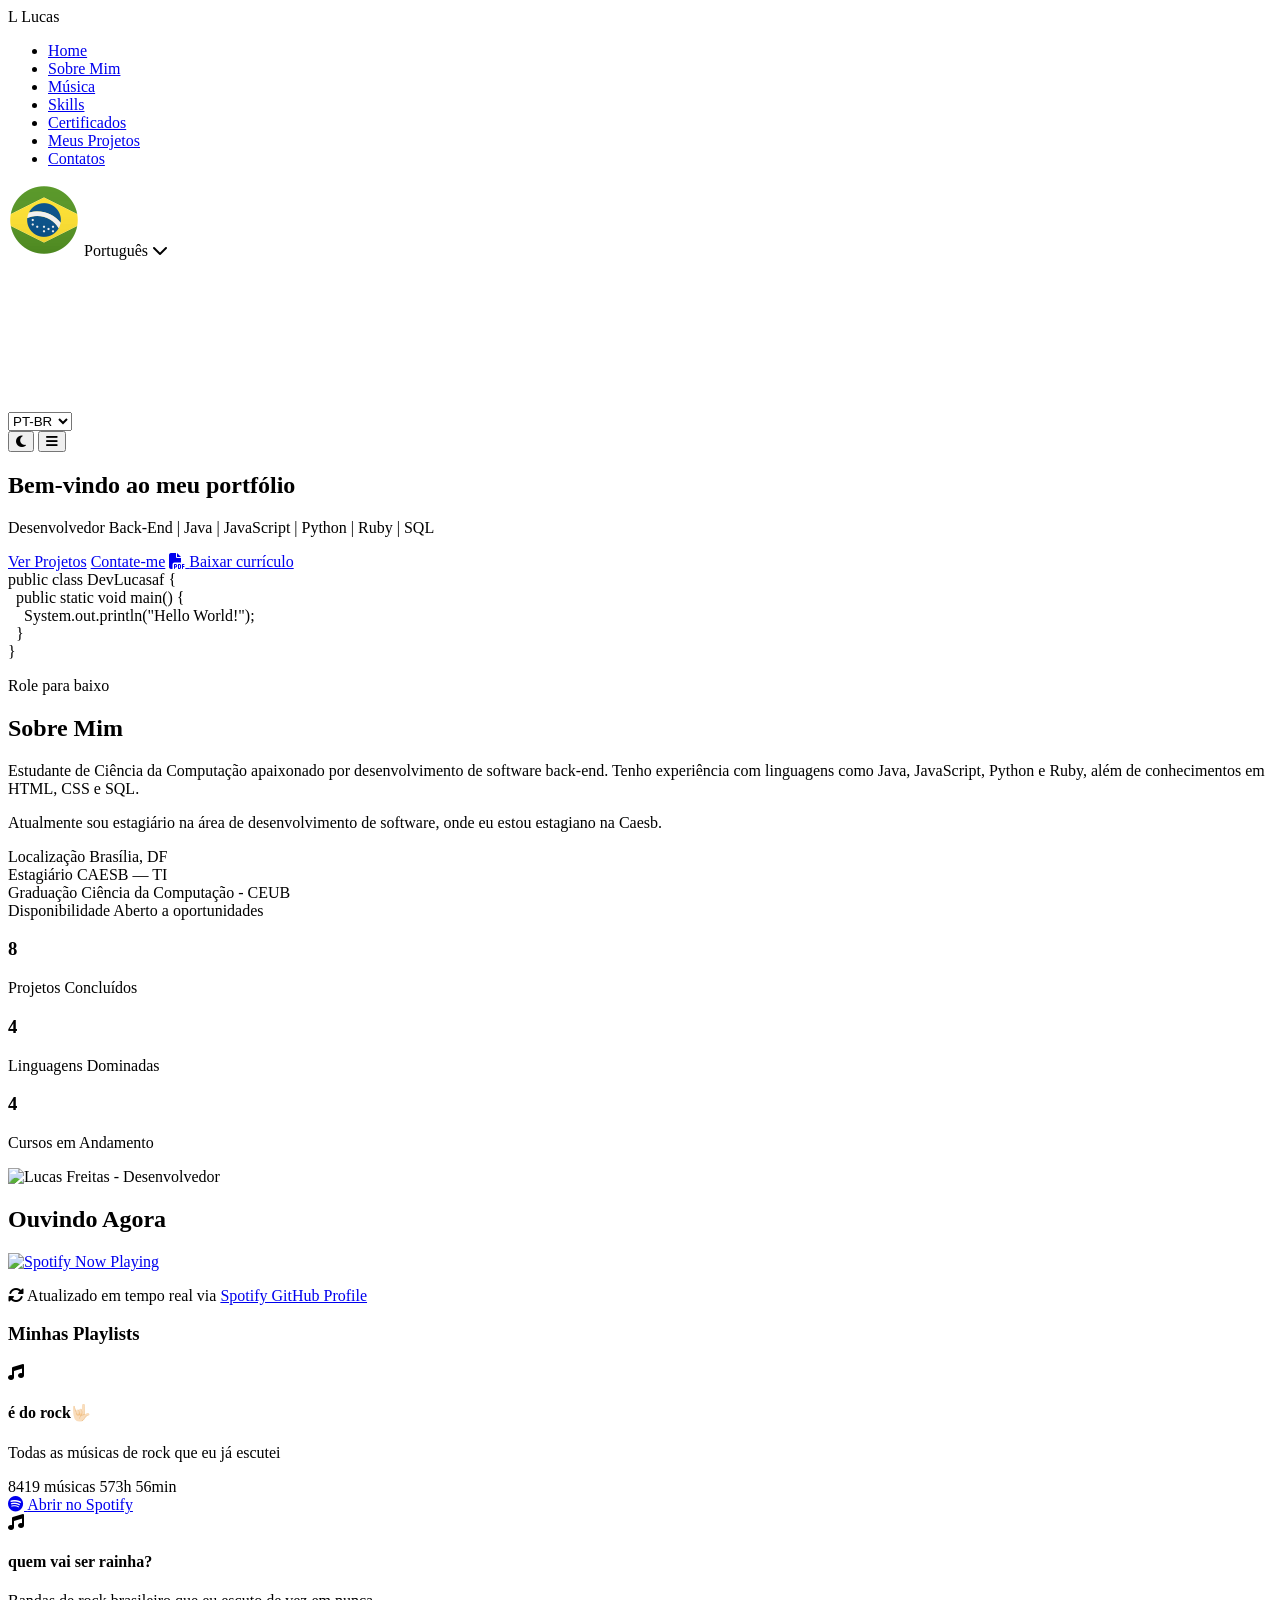
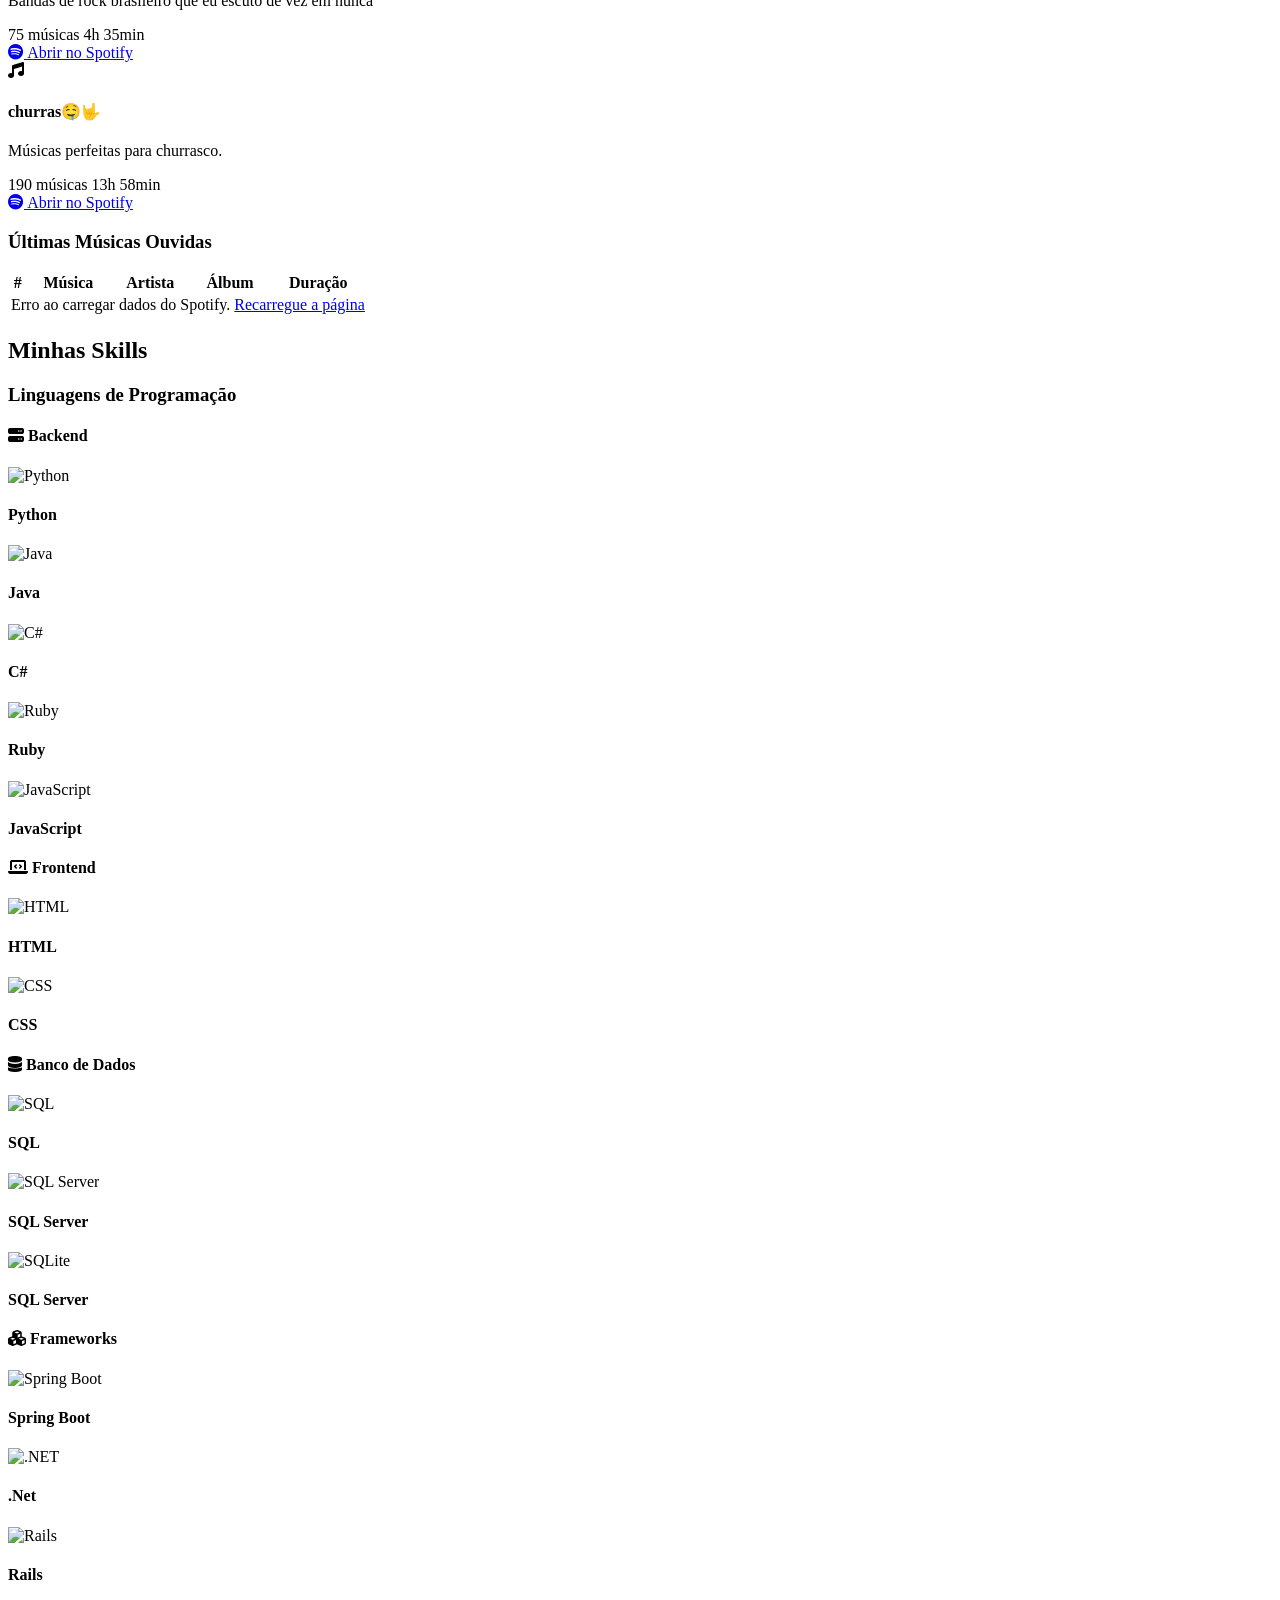
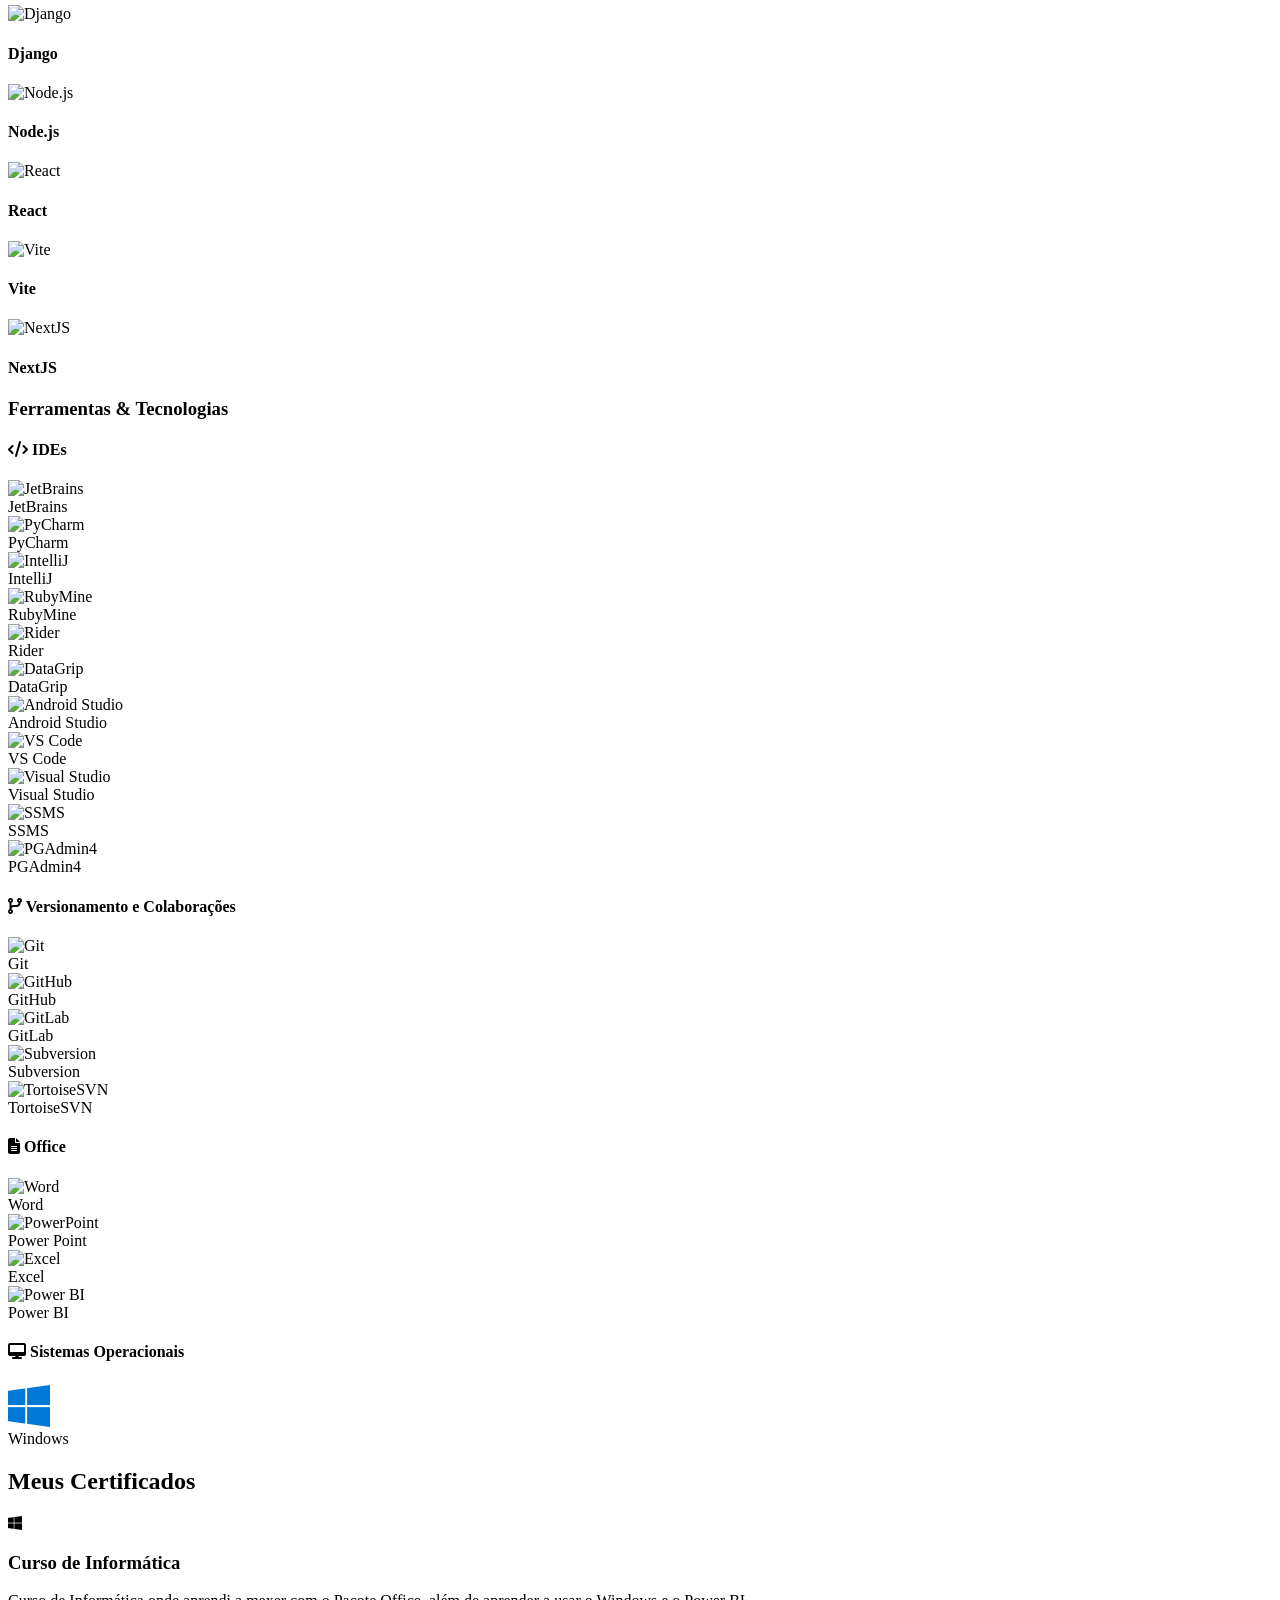
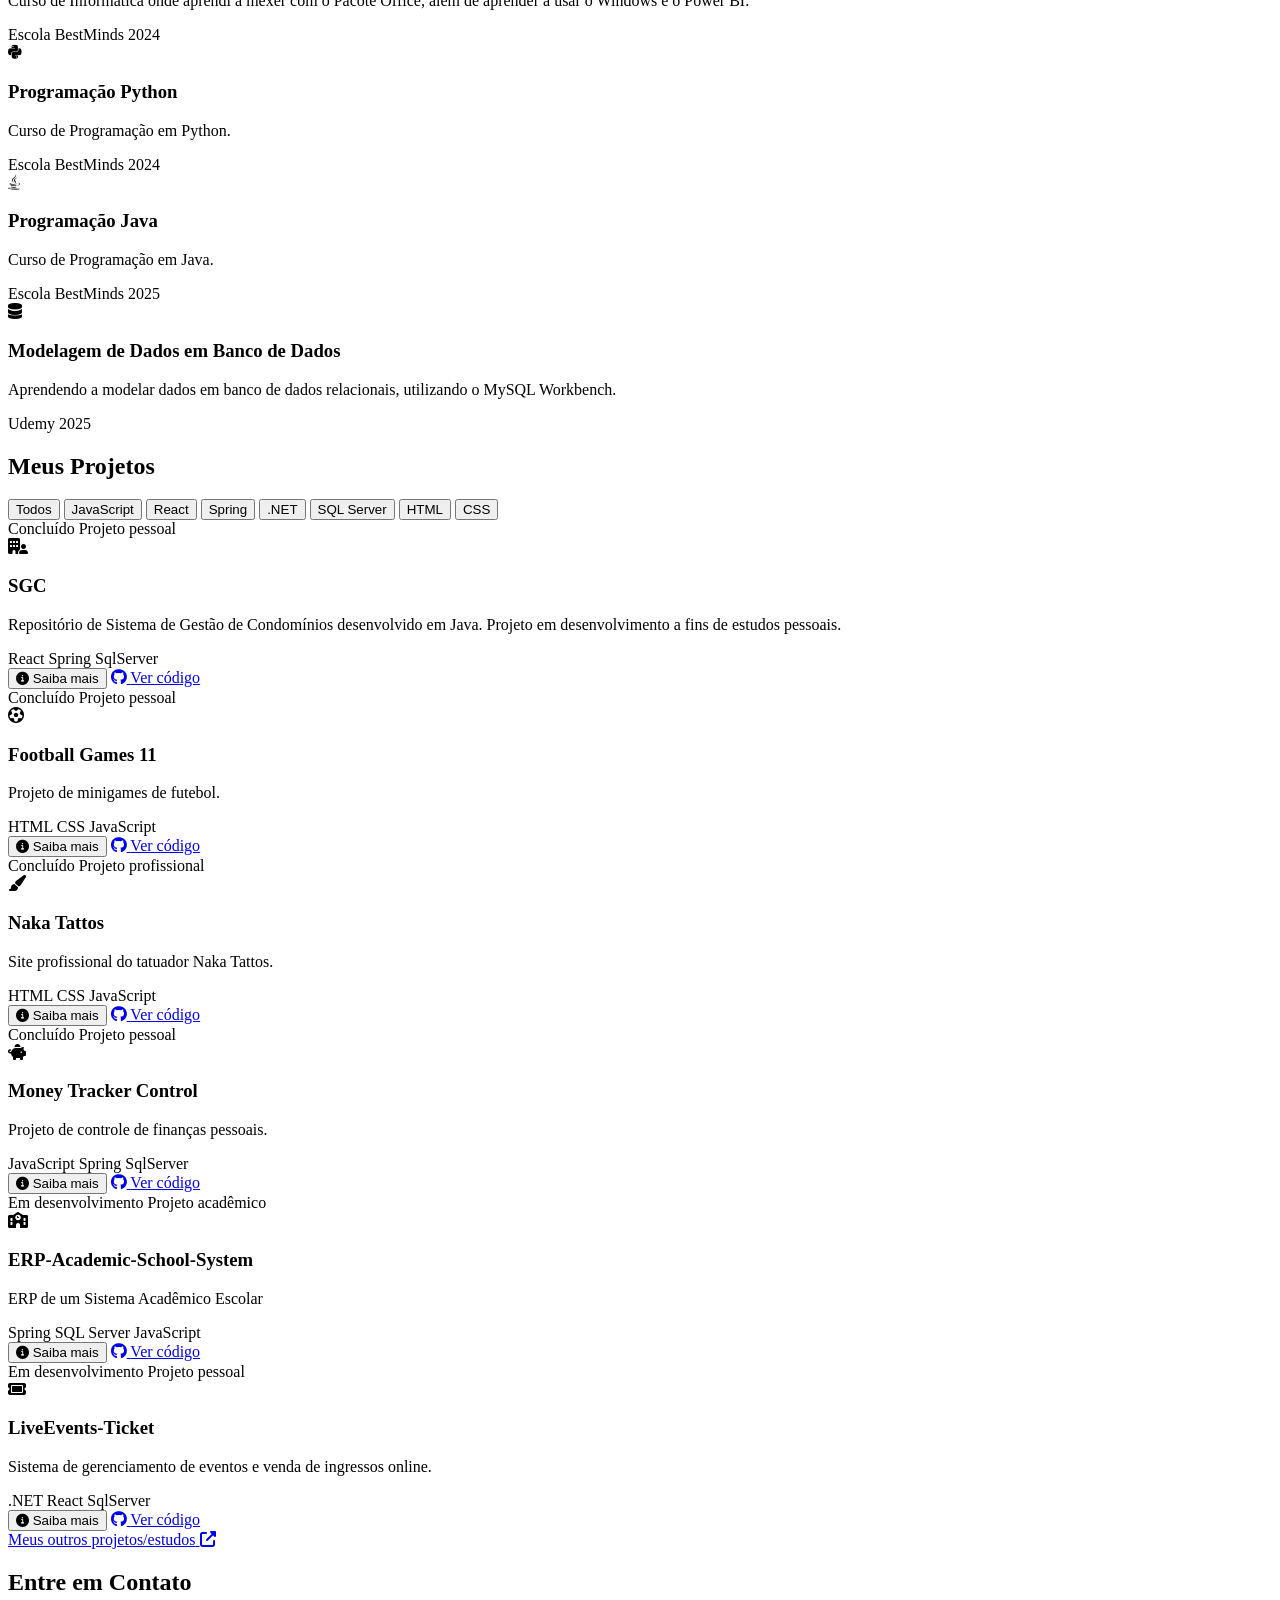
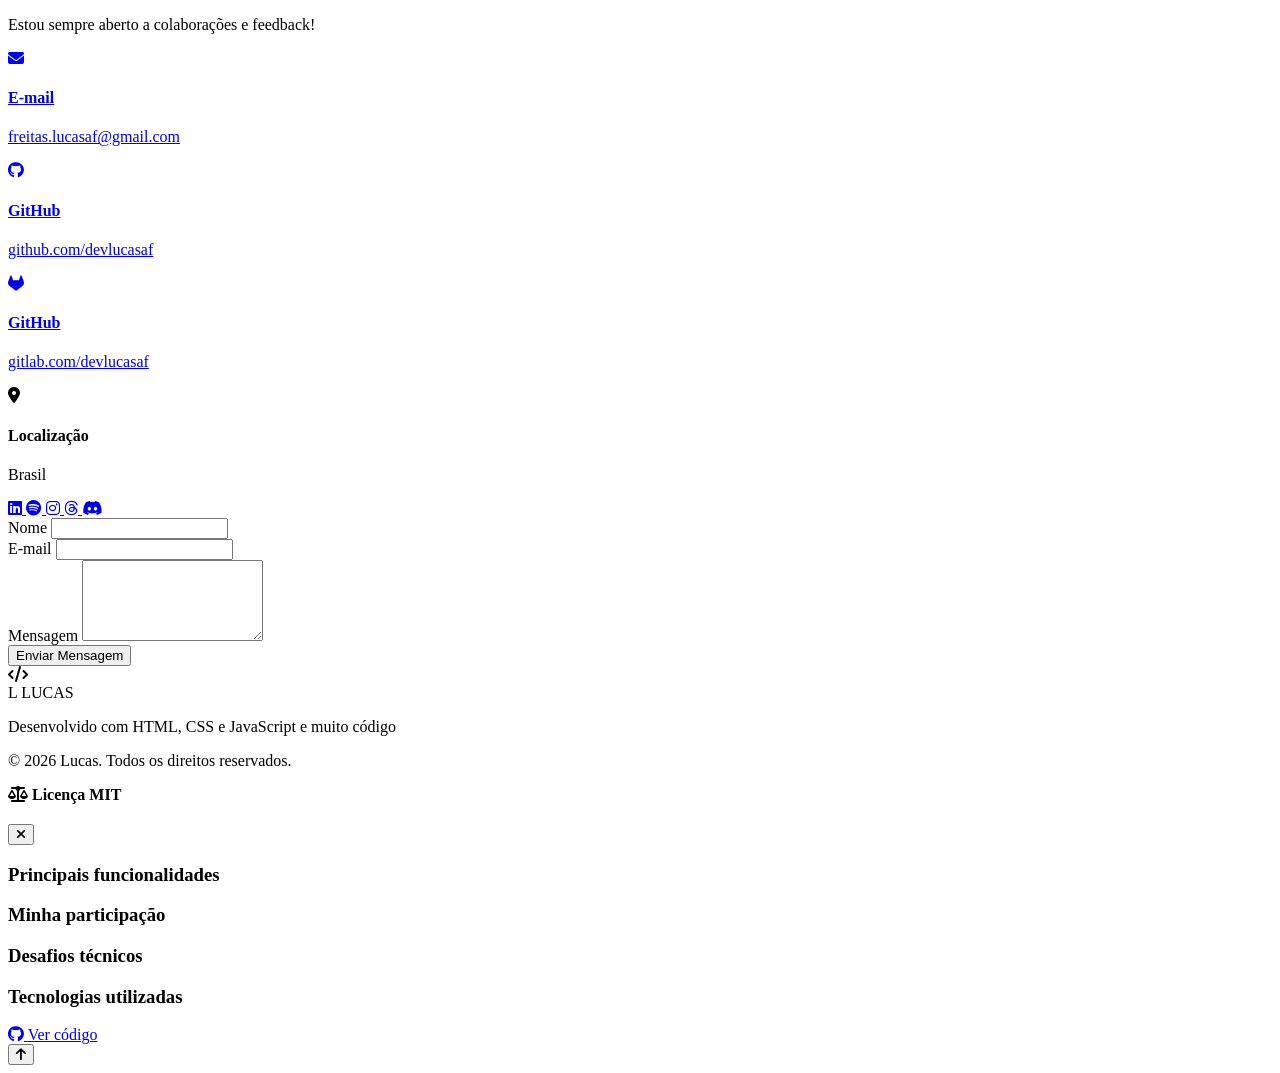
==== commit d5cfb746: "funcionalidades novas" ====
--- a/index.html
+++ b/index.html
@@ -1,28 +1,44 @@
 <!DOCTYPE html>
 <html lang="pt-BR">
     <head>
-        <meta charset="UTF-8">
-        <meta name="viewport" content="width=device-width, initial-scale=1.0">
-        <link rel="stylesheet" href="css/style.css">
-        <link rel="stylesheet" href="https://cdnjs.cloudflare.com/ajax/libs/font-awesome/6.4.0/css/all.min.css">
+        <meta charset="UTF-8" />
+        <meta name="viewport" content="width=device-width, initial-scale=1.0" />
+        <link rel="stylesheet" href="css/global.css" />
+        <link rel="stylesheet" href="css/layout.css" />
+        <link rel="stylesheet" href="css/components.css" />
+        <link rel="stylesheet" href="css/responsive.css" />
+        <link rel="stylesheet" href="https://cdnjs.cloudflare.com/ajax/libs/font-awesome/6.4.2/css/all.min.css" />
         <title>Portfólio - Lucas</title>
-        <link rel="preconnect" href="https://fonts.googleapis.com">
-        <link rel="preconnect" href="https://fonts.gstatic.com" crossorigin>
-        <link href="https://fonts.googleapis.com/css2?family=JetBrains+Mono:wght@300;400;500&display=swap" rel="stylesheet">
-        <link href="https://fonts.googleapis.com/css2?family=Poppins:wght@300;400;500;600;700&family=Roboto+Mono:wght@300;400;500&display=swap" rel="stylesheet">
+        <link rel="preconnect" href="https://fonts.googleapis.com" />
+        <link rel="preconnect" href="https://fonts.gstatic.com" crossorigin />
+        <link href="https://fonts.googleapis.com/css2?family=Fraunces:opsz,wght@9..144,400;9..144,500;9..144,600;9..144,700&family=Inter:wght@300;400;500;600;700&family=JetBrains+Mono:wght@300;400;500&display=swap" rel="stylesheet" />
     </head>
 
     <body>
         <div class="cursor-dot"></div>
         <div class="cursor-outline"></div>
-        
+
+        <div class="background-animated" aria-hidden="true">
+            <div class="bg-layer bg-gradient"></div>
+            <div class="bg-layer bg-particles">
+                <div class="particle" data-speed="0.2"></div>
+                <div class="particle" data-speed="0.5"></div>
+                <div class="particle" data-speed="0.8"></div>
+                <div class="particle" data-speed="0.3"></div>
+                <div class="particle" data-speed="0.6"></div>
+                <div class="particle" data-speed="0.9"></div>
+                <div class="particle" data-speed="0.4"></div>
+                <div class="particle" data-speed="0.7"></div>
+            </div>
+        </div>
+
         <header>
             <nav class="navbar">
                 <div class="nav-brand">
                     <span class="logo">L</span>
                     <span class="logo-text">Lucas</span>
                 </div>
-                
+
                 <ul class="nav-menu">
                     <li><a href="#home-section" class="nav-link nav-home" data-key="nav-home">Home</a></li>
                     <li><a href="#about-section" class="nav-link nav-sobre" data-key="nav-sobre">Sobre Mim</a></li>
@@ -32,35 +48,23 @@
                     <li><a href="#projects-section" class="nav-link nav-projetos" data-key="nav-projetos">Meus Projetos</a></li>
                     <li><a href="#contact-section" class="nav-link nav-contatos" data-key="nav-contatos">Contatos</a></li>
                 </ul>
-                
+
                 <div class="nav-controls">
                     <div class="language-selector-wrapper">
                         <div class="language-selector-custom">
                             <div class="current-language">
-                                <img 
-                                    src="./assets/flags/br_flag.png" 
-                                    alt="Brazil flag" 
-                                    class="flag-img"
-                                />
+                                <img src="./assets/flags/br_flag.png" alt="Brazil flag" class="flag-img" />
                                 <span class="language-text">Português</span>
                                 <i class="fas fa-chevron-down"></i>
                             </div>
 
                             <div class="language-dropdown">
                                 <div class="language-option" data-value="pt-br">
-                                    <img 
-                                        src="./assets/flags/br_flag.png" 
-                                        alt="Brazil flag" 
-                                        class="flag-img"
-                                    />
+                                    <img src="./assets/flags/br_flag.png" alt="Brazil flag" class="flag-img" />
                                     <span class="language-text">Português (BR)</span>
                                 </div>
                                 <div class="language-option" data-value="en-us">
-                                    <img 
-                                        src="./assets/flags/us_flag.png" 
-                                        alt="US flag" 
-                                        class="flag-img"
-                                    />
+                                    <img src="./assets/flags/us_flag.png" alt="US flag" class="flag-img" />
                                     <span class="language-text">English (US)</span>
                                 </div>
                             </div>
@@ -71,16 +75,21 @@
                             </select>
                         </div>
                     </div>
-                    
+
+                    <button id="theme-toggle" class="theme-toggle" aria-label="Alternar tema">
+                        <i class="fas fa-moon"></i>
+                    </button>
+
                     <button class="menu-toggle" id="menu-toggle">
                         <i class="fas fa-bars"></i>
                     </button>
                 </div>
             </nav>
         </header>
-        
+
         <main>
-            <section id="home-section" class="hero">
+            <!-- --- HOME --- -->
+            <section id="home-section" class="hero reveal">
                 <div class="hero-content">
                     <div class="hero-text">
                         <h1 class="hero-title" data-key="welcome">
@@ -92,6 +101,10 @@
                         <div class="hero-cta">
                             <a href="#projects-section" class="btn btn-primary" data-key="view-projects">Ver Projetos</a>
                             <a href="#contact-section" class="btn btn-secondary" data-key="contact-me">Contate-me</a>
+                            <a href="assets/documents/curriculo-lucas-freitas.pdf" download class="btn btn-tertiary" data-key="download-resume">
+                                <i class="fas fa-file-pdf"></i>
+                                <span data-key="download-resume">Baixar currículo</span>
+                            </a>
                         </div>
                     </div>
                     <div class="hero-visual">
@@ -104,7 +117,7 @@
                         </div>
                     </div>
                 </div>
-                
+
                 <div class="scroll-indicator">
                     <div class="mouse">
                         <div class="wheel"></div>
@@ -112,17 +125,17 @@
                     <p data-key="scroll-down">Role para baixo</p>
                 </div>
             </section>
-            
-            <section id="about-section" class="section about">
+
+            <!-- --- ABOUT --- -->
+            <section id="about-section" class="section about reveal">
                 <div class="container">
                     <h2 class="section-title" data-key="about-title">Sobre <span class="highlight">Mim</span></h2>
-                    
+
                     <div class="about-content">
                         <div class="about-text">
                             <p data-key="about-text-1">
                                 Estudante de Ciência da Computação apaixonado por desenvolvimento de software back-end. Tenho experiência com linguagens como Java, C#, JavaScript, Python e Ruby, além de conhecimentos em HTML, CSS e SQL.
                             </p>
-
                             <p data-key="about-text-2">
                                 Atualmente sou estagiário na área de desenvolvimento de software, onde eu estou estagiano na Caesb.
                             </p>
@@ -132,34 +145,29 @@
                                     <span class="about-data-title" data-key="about-location-title">Localização</span>
                                     <span class="about-data-desc" data-key="about-location-desc">Brasília, DF</span>
                                 </div>
-
                                 <div class="about-data-item">
                                     <span class="about-data-title" data-key="about-internship-title">Estagiário</span>
                                     <span class="about-data-desc" data-key="about-internship-desc">CAESB — TI</span>
                                 </div>
-
                                 <div class="about-data-item">
                                     <span class="about-data-title" data-key="about-degree-title">Graduação</span>
                                     <span class="about-data-desc" data-key="about-degree-desc">Ciência da Computação - CEUB</span>
                                 </div>
-
                                 <div class="about-data-item">
                                     <span class="about-data-title" data-key="about-availability-title">Disponibilidade</span>
                                     <span class="about-data-desc" data-key="about-availability-desc">Aberto a oportunidades</span>
                                 </div>
                             </div>
-                            
+
                             <div class="about-stats">
                                 <div class="stat">
                                     <h3>8</h3>
                                     <p data-key="projects-completed">Projetos Concluídos</p>
                                 </div>
-
                                 <div class="stat">
                                     <h3>4</h3>
                                     <p data-key="languages">Linguagens Dominadas</p>
                                 </div>
-
                                 <div class="stat">
                                     <h3>4</h3>
                                     <p data-key="courses">Cursos em Andamento</p>
@@ -168,56 +176,42 @@
                         </div>
                         <div class="about-image">
                             <div class="photo-fix">
-                                <div 
-                                    class="photo-backdrop">
-                                </div>
-
+                                <div class="photo-backdrop"></div>
                                 <div class="photo-clip">
-                                    <img 
-                                        src="assets/lucas-freitas-foto.jpeg" 
-                                        alt="Lucas Freitas - Desenvolvedor"
-                                        class="real-photo"
-                                    />
-                                </div>
-
-                                <div 
-                                    class="photo-aura">
-                                </div>
-                            </div>
-                        </div>
-                    </div>
+                                    <img src="assets/imgs/lucas-freitas-foto.jpeg" alt="Lucas Freitas - Desenvolvedor" class="real-photo" />
+                                </div>
+                                <div class="photo-aura"></div>
+                            </div>
+                        </div>
+                    </div>
+                </div>
             </section>
-            
-            <!-- Music Section -->
-            <section id="music-section" class="section music">
+
+            <!-- --- MUSIC --- -->
+            <section id="music-section" class="section music reveal">
                 <div class="container">
                     <h2 class="section-title" data-key="music-title">Ouvindo <span class="highlight">Agora</span></h2>
-                    
-                    <!-- Spotify Real-time Widget -->
+
                     <div class="spotify-realtime">
                         <div class="spotify-embed">
                             <a href="https://github.com/kittinan/spotify-github-profile" target="_blank">
                                 <img 
                                     src="https://spotify-github-profile.kittinanx.com/api/view?uid=6atv4j3yoivc7yidi4tf3e00h&cover_image=true&theme=spotify-embed&show_offline=true&background_color=121212&interchange=false&profanity=false&bar_color=53b14f&bar_color_cover=false&mode=dark"
                                     alt="Spotify Now Playing"
-                                    class="spotify-now-playing"
+                                    class="spotify-now-playing" 
                                 />
                             </a>
                         </div>
-                        
                         <p class="realtime-text">
                             <i class="fas fa-sync-alt fa-spin"></i>
-                            Atualizado em tempo real via 
+                            Atualizado em tempo real via
                             <a href="https://github.com/kittinan/spotify-github-profile" target="_blank">Spotify GitHub Profile</a>
                         </p>
                     </div>
 
-                    <!-- Playlists Section -->
                     <div class="music-content">
                         <h3 class="music-subtitle" data-key="my-playlists">Minhas Playlists</h3>
-                        
                         <div class="playlists-grid">
-                            <!-- Playlist 1 -->
                             <div class="playlist-card">
                                 <div class="playlist-header">
                                     <i class="fas fa-music"></i>
@@ -236,7 +230,6 @@
                                 </a>
                             </div>
 
-                            <!-- Playlist 2 -->
                             <div class="playlist-card">
                                 <div class="playlist-header">
                                     <i class="fas fa-music"></i>
@@ -255,7 +248,6 @@
                                 </a>
                             </div>
 
-                            <!-- Playlist 3 -->
                             <div class="playlist-card">
                                 <div class="playlist-header">
                                     <i class="fas fa-music"></i>
@@ -276,10 +268,8 @@
                         </div>
                     </div>
 
-                    <!-- Recent Tracks Table -->
                     <div class="recent-tracks-section">
                         <h3 class="music-subtitle" data-key="recent-tracks">Últimas Músicas Ouvidas</h3>
-                        
                         <div class="tracks-table-wrapper">
                             <table class="tracks-table">
                                 <thead>
@@ -291,344 +281,344 @@
                                         <th data-key="track-duration">Duração</th>
                                     </tr>
                                 </thead>
-                                <tbody id="spotify-tracks-tbody">
-                                    <!-- Preenchido dinamicamente pelo JavaScript -->
-                                </tbody>
+                                <tbody id="spotify-tracks-tbody"></tbody>
                             </table>
                         </div>
                     </div>
                 </div>
             </section>
 
-            <!-- Skills Section -->
-            <section id="skills-section" class="section skills">
+            <!-- --- SKILLS --- -->
+            <section id="skills-section" class="section skills reveal">
                 <div class="container">
                     <h2 class="section-title" data-key="skills-title">Minhas <span class="highlight">Skills</span></h2>
-                    
+
                     <div class="skills-categories">
+                        <!-- Linguagens -->
                         <div class="category">
-                            <h3 class="category-title" data-key="programming-languages">Linguagens de Programação</h3>
-                            <div class="skills-grid">
-                                <div class="skill-card" data-tech="python">
-                                    <div class="skill-icon">
-                                        <img 
-                                            src="assets/icons/python-icon.png" 
-                                            alt="Python"
-                                        />
-                                    </div>
-                                    <h4 class="skill-name" data-key="python">Python</h4>
-                                </div>
-                                
-                                <div class="skill-card" data-tech="java">
-                                    <div class="skill-icon">
-                                        <img 
-                                            src="assets/icons/java-icon.png" 
-                                            alt="Java"
-                                        />
-                                    </div>
-                                    <h4 class="skill-name" data-key="java">Java</h4>
-                                </div>
-
-                                <div class="skill-card" data-tech="csharp">
-                                    <div class="skill-icon">
-                                        <img 
-                                            src="assets/icons/csharp-icon.png" 
-                                            alt="C#"
-                                        />
-                                    </div>
-                                    <h4 class="skill-name" data-key="csharp">C#</h4>
-                                </div>
-                                
-                                <div class="skill-card" data-tech="ruby">
-                                    <div class="skill-icon">
-                                        <img 
-                                            src="assets/icons/ruby-icon.png" 
-                                            alt="Ruby"
-                                        />
-                                    </div>
-                                    <h4 class="skill-name" data-key="ruby">Ruby</h4>
-                                </div>
-                                
-                                <div class="skill-card" data-tech="javascript">
-                                    <div class="skill-icon">
-                                        <img 
-                                            src="assets/icons/javascript-icon.png" 
-                                            alt="JavaScript"
-                                        />
-                                    </div>
-                                    <h4 class="skill-name" data-key="javascript">JavaScript</h4>
-                                </div>
-                            </div>
-                        </div>
-                        
-                        <div class="category">
-                            <h3 class="category-title" data-key="web-technologies">Tecnologias Web</h3>
-                            <div class="skills-grid">
-                                <div class="skill-card" data-tech="html">
-                                    <div class="skill-icon">
-                                        <img 
-                                            src="assets/icons/html-icon.png" 
-                                            alt="HTML"
-                                        />
-                                    </div>
-                                    <h4 class="skill-name" data-key="html">HTML</h4>
-                                </div>
-                                
-                                <div class="skill-card" data-tech="css">
-                                    <div class="skill-icon">
-                                        <img 
-                                            src="assets/icons/css-icon.png" 
-                                            alt="CSS"
-                                        />
-                                    </div>
-                                    <h4 class="skill-name" data-key="css">CSS</h4>
-                                </div>
-                                
-                                <div class="skill-card" data-tech="sql">
-                                    <div class="skill-icon">
-                                        <img 
-                                            src="assets/icons/sql-icon.png" 
-                                            alt="SQL"
-                                        />
-                                    </div>
-                                    <h4 class="skill-name" data-key="sql">SQL</h4>
-                                </div>
-
-                                <div class="skill-card" data-tech="sqlserver">
-                                    <div class="skill-icon">
-                                        <img 
-                                            src="assets/icons/sqlserver-icon.png" 
-                                            alt="SQL Server"
-                                        />
-                                    </div>
-                                    <h4 class="skill-name" data-key="sqlserver">SQL Server</h4>
-                                </div>
-
-                                <div class="skill-card" data-tech="spring-boot">
-                                    <div class="skill-icon">
-                                        <img 
-                                            src="assets/icons/spring-boot-icon.png" 
-                                            alt="Spring Boot"
-                                        />
-                                    </div>
-                                    <h4 class="skill-name" data-key="spring-boot">Spring Boot</h4>
-                                </div>
-
-                                <div class="skill-card" data-tech="dotnet">
-                                    <div class="skill-icon">
-                                        <img 
-                                            src="assets/icons/dotnet-icon.png" 
-                                            alt="DotNet"
-                                        />
-                                    </div>
-                                    <h4 class="skill-name" data-key="dotnet">.Net</h4>
-                                </div>
-
-                                <div class="skill-card" data-tech="react">
-                                    <div class="skill-icon">
-                                        <img 
-                                            src="assets/icons/react-icon.png" 
-                                            alt="React"
-                                        />
-                                    </div>
-                                    <h4 class="skill-name" data-key="node-js">React</h4>
-                                </div>
-
-                                <div class="skill-card" data-tech="vite">
-                                    <div class="skill-icon">
-                                        <img 
-                                            src="assets/icons/vite-icon.png" 
-                                            alt="Vite"
-                                        />
-                                    </div>
-                                    <h4 class="skill-name" data-key="vite">Vite</h4>
-                                </div>
-                            </div>
-                        </div>
-                    </div>
-                    
-                    <br>
-
-                    <div class="category">
-                        <h3 class="category-title" data-key="tools-technologies">Ferramentas & Tecnologias</h3>
-                        <div class="skills-grid compact">
-                            <div class="tool-card" data-tool="git">
-                                <div class="tool-icon">
-                                    <img 
-                                        src="assets/icons/git-icon.png" 
-                                        alt="Git"
-                                    />
-                                </div>
-                                <span class="tool-name" data-key="git">Git</span>
-                            </div>
-                            
-                            <div class="tool-card" data-tool="github">
-                                <div class="tool-icon">
-                                    <img 
-                                        src="assets/icons/github-icon.png" 
-                                        alt="GitHub"
-                                    />
-                                </div>
-                                <span class="tool-name" data-key="github">GitHub</span>
-                            </div>
-
-                            <div class="tool-card" data-tool="gitlab">
-                                <div class="tool-icon">
-                                    <img 
-                                        src="assets/icons/gitlab-icon.png" 
-                                        alt="GitLab"
-                                    />
-                                </div>
-                                <span class="tool-name" data-key="gitlab">GitLab</span>
-                            </div>
-
-                            <div class="tool-card" data-tool="pgadmin4">
-                                <div class="tool-icon">
-                                    <img 
-                                        src="assets/icons/pgadmin4-icon.png" 
-                                        alt="PGAdmin4"
-                                    />
-                                </div>
-                                <span class="tool-name" data-key="pgadmin4">PGAdmin4</span>
-                            </div>
-
-                            <div class="tool-card" data-tool="jet-brains">
-                                <div class="tool-icon">
-                                    <img 
-                                        src="assets/icons/jet-brains-icon.png" 
-                                        alt="JetBrains"
-                                    />
-                                </div>
-                                <span class="tool-name" data-key="jet-brains">JetBrains</span>
-                            </div>
-
-                            <div class="tool-card" data-tool="pycharm">
-                                <div class="tool-icon">
-                                    <img 
-                                        src="assets/icons/pycharm-icon.png" 
-                                        alt="PyCharm"
-                                    />
-                                </div>
-                                <span class="tool-name" data-key="pycharm">PyCharm</span>
-                            </div>
-                            
-                            <div class="tool-card" data-tool="intellij">
-                                <div class="tool-icon">
-                                    <img 
-                                        src="assets/icons/intellij-icon.png" 
-                                        alt="IntelliJ"
-                                    />
-                                </div>
-                                <span class="tool-name" data-key="intellij">IntelliJ</span>
-                            </div>
-
-                            <div class="tool-card" data-tool="rubymine">
-                                <div class="tool-icon">
-                                    <img 
-                                        src="assets/icons/rubymine-icon.png" 
-                                        alt="RubyMine"
-                                    />
-                                </div>
-                                <span class="tool-name" data-key="rubymine">RubyMine</span>
-                            </div>
-
-                            <div class="tool-card" data-tool="windows">
-                                <div class="tool-icon">
-                                    <img 
-                                        src="assets/icons/windows-icon.png" 
-                                        alt="Windows"
-                                    />
-                                </div>
-                                <span class="tool-name" data-key="windows">Windows</span>
-                            </div>
-
-
-                            <div class="tool-card" data-tool="ssms">
-                                <div class="tool-icon">
-                                    <img 
-                                        src="assets/icons/ssms-icon.png" 
-                                        alt="SSMS"
-                                    />
-                                </div>
-                                <span class="tool-name" data-key="ssms">SSMS</span>
-                            </div>
-
-                            <div class="tool-card" data-tool="vs-code">
-                                <div class="tool-icon">
-                                    <img 
-                                        src="assets/icons/vs-icon.png" 
-                                        alt="VS Code"
-                                    />
-                                </div>
-                                <span class="tool-name" data-key="vs-code">VS Code</span>
-                            </div>
-
-                            <div class="tool-card" data-tool="visual-studio">
-                                <div class="tool-icon">
-                                    <img 
-                                        src="assets/icons/visual-studio-icon.png" 
-                                        alt="Visual Studio"
-                                    />
-                                </div>
-                                <span class="tool-name" data-key="visual-studio">Visual Studio</span>
-                            </div>
-                            
-                            <div class="tool-card" data-tool="power-bi">
-                                <div class="tool-icon">
-                                    <img 
-                                        src="assets/icons/power-bi-icon.png" 
-                                        alt="Power BI"
-                                    />
-                                </div>
-                                <span class="tool-name" data-key="power-bi">Power BI</span>
-                            </div>
-
-                            <div class="tool-card" data-tool="word">
-                                <div class="tool-icon">
-                                    <img 
-                                        src="assets/icons/word-icon.png" 
-                                        alt="Word"
-                                    />
-                                </div>
-                                <span class="tool-name" data-key="word">Word</span>
-                            </div>
-
-                            <div class="tool-card" data-tool="power-point">
-                                <div class="tool-icon">
-                                    <img 
-                                        src="assets/icons/power-point-icon.png" 
-                                        alt="Power Point"
-                                    />
-                                </div>
-                                <span class="tool-name" data-key="power-point">Power Point</span>
-                            </div>
-
-                            <div class="tool-card" data-tool="excel">
-                                <div class="tool-icon">
-                                    <img 
-                                        src="assets/icons/excel-icon.png" 
-                                        alt="Excel"
-                                    />
-                                </div>
-                                <span class="tool-name" data-key="excel">Excel</span>
+                            <h3 class="category-title" data-key="programming-languages-title">Linguagens de Programação</h3>
+
+                            <div class="subcategory">
+                                <h4 class="subcategory-title">
+                                    <i class="fas fa-server"></i>
+                                    <span data-key="backend-title">Backend</span>
+                                </h4>
+                                <div class="skills-grid">
+                                    <div class="skill-card" data-tech="python">
+                                        <div class="skill-icon">
+                                            <img src="https://upload.wikimedia.org/wikipedia/commons/thumb/c/c3/Python-logo-notext.svg/3840px-Python-logo-notext.svg.png" alt="Python" />
+                                        </div>
+                                        <h4 class="skill-name" data-key="python">Python</h4>
+                                    </div>
+                                    <div class="skill-card" data-tech="java">
+                                        <div class="skill-icon">
+                                            <img src="https://cdn-icons-png.flaticon.com/512/5968/5968282.png" alt="Java" />
+                                        </div>
+                                        <h4 class="skill-name" data-key="java">Java</h4>
+                                    </div>
+                                    <div class="skill-card" data-tech="csharp">
+                                        <div class="skill-icon">
+                                            <img src="https://upload.wikimedia.org/wikipedia/commons/thumb/d/d2/C_Sharp_Logo_2023.svg/250px-C_Sharp_Logo_2023.svg.png" alt="C#" />
+                                        </div>
+                                        <h4 class="skill-name" data-key="csharp">C#</h4>
+                                    </div>
+                                    <div class="skill-card" data-tech="ruby">
+                                        <div class="skill-icon">
+                                            <img src="https://images.vexels.com/media/users/3/166485/isolated/preview/d4061b653e6ba02ad0afdc79e0315a25-icone-da-linguagem-de-programacao-ruby.png" alt="Ruby" />
+                                        </div>
+                                        <h4 class="skill-name" data-key="ruby">Ruby</h4>
+                                    </div>
+                                    <div class="skill-card" data-tech="javascript">
+                                        <div class="skill-icon">
+                                            <img src="https://img.icons8.com/color/512/javascript.png" alt="JavaScript" />
+                                        </div>
+                                        <h4 class="skill-name" data-key="javascript">JavaScript</h4>
+                                    </div>
+                                </div>
+                            </div>
+
+                            <div class="subcategory">
+                                <h4 class="subcategory-title"><i class="fas fa-laptop-code"></i> <span data-key="frontend-title">Frontend</span></h4>
+                                <div class="skills-grid">
+                                    <div class="skill-card" data-tech="html">
+                                        <div class="skill-icon">
+                                            <img src="https://images.icon-icons.com/171/PNG/512/html5_23329.png" alt="HTML" />
+                                        </div>
+                                        <h4 class="skill-name" data-key="html">HTML</h4>
+                                    </div>
+                                    <div class="skill-card" data-tech="css">
+                                        <div class="skill-icon">
+                                            <img src="https://uxwing.com/wp-content/themes/uxwing/download/brands-and-social-media/css-icon.png" alt="CSS" />
+                                        </div>
+                                        <h4 class="skill-name" data-key="css">CSS</h4>
+                                    </div>
+                                </div>
+                            </div>
+
+                            <div class="subcategory">
+                                <h4 class="subcategory-title">
+                                    <i class="fas fa-database"></i>
+                                    <span data-key="database-title">Banco de Dados</span>
+                                </h4>
+                                <div class="skills-grid">
+                                    <div class="skill-card" data-tech="sql">
+                                        <div class="skill-icon">
+                                            <img src="https://cdn-icons-png.flaticon.com/512/528/528260.png" alt="SQL" />
+                                        </div>
+                                        <h4 class="skill-name" data-key="sql">SQL</h4>
+                                    </div>
+                                    <div class="skill-card" data-tech="sqlserver">
+                                        <div class="skill-icon">
+                                            <img src="https://upload.wikimedia.org/wikipedia/commons/thumb/4/41/Microsoft_SQL_Server_2025_icon.svg/3840px-Microsoft_SQL_Server_2025_icon.svg.png" alt="SQL Server" />
+                                        </div>
+                                        <h4 class="skill-name" data-key="sqlserver">SQL Server</h4>
+                                    </div>
+                                    <div class="skill-card" data-tech="sqlite">
+                                        <div class="skill-icon">
+                                            <img src="https://upload.wikimedia.org/wikipedia/commons/thumb/3/38/SQLite370.svg/3840px-SQLite370.svg.png" alt="SQLite" />
+                                        </div>
+                                        <h4 class="skill-name" data-key="sqlserver">SQLite</h4>
+                                    </div>
+                                </div>
+                            </div>
+
+                            <div class="subcategory">
+                                <h4 class="subcategory-title">
+                                    <i class="fas fa-cubes"></i>
+                                    <span data-key="frameworks-title">Frameworks</span>
+                                </h4>
+                                <div class="skills-grid">
+                                    <div class="skill-card" data-tech="spring-boot">
+                                        <div class="skill-icon">
+                                            <img src="https://upload.wikimedia.org/wikipedia/commons/thumb/7/79/Spring_Boot.svg/960px-Spring_Boot.svg.png" alt="Spring Boot" />
+                                        </div>
+                                        <h4 class="skill-name" data-key="spring-boot">Spring Boot</h4>
+                                    </div>
+                                    <div class="skill-card" data-tech="dotnet">
+                                        <div class="skill-icon">
+                                            <img src="https://user-images.githubusercontent.com/42860908/106164530-120e5680-61b0-11eb-954c-969c7031ffd4.png" alt=".NET" />
+                                        </div>
+                                        <h4 class="skill-name" data-key="dotnet">.NET</h4>
+                                    </div>
+                                    <div class="skill-card" data-tech="rails">
+                                        <div class="skill-icon">
+                                            <img src="https://download.logo.wine/logo/Ruby_on_Rails/Ruby_on_Rails-Logo.wine.png" alt="Rails" />
+                                        </div>
+                                        <h4 class="skill-name" data-key="rails">Rails</h4>
+                                    </div>
+                                    <div class="skill-card" data-tech="django">
+                                        <div class="skill-icon">
+                                            <img src="https://cdn.jsdelivr.net/gh/homarr-labs/dashboard-icons/png/django.png" alt="Django" />
+                                        </div>
+                                        <h4 class="skill-name" data-key="django">Django</h4>
+                                    </div>
+                                    <div class="skill-card" data-tech="nodejs">
+                                        <div class="skill-icon">
+                                            <img src="https://cdn.iconscout.com/icon/free/png-256/free-node-js-icon-svg-download-png-1174935.png" alt="Node.js" />
+                                        </div>
+                                        <h4 class="skill-name" data-key="nodejs">Node.js</h4>
+                                    </div>
+                                    <div class="skill-card" data-tech="react">
+                                        <div class="skill-icon">
+                                            <img src="https://upload.wikimedia.org/wikipedia/commons/thumb/a/a7/React-icon.svg/960px-React-icon.svg.png" alt="React" />
+                                        </div>
+                                        <h4 class="skill-name" data-key="react">React</h4>
+                                    </div>
+                                    <div class="skill-card" data-tech="vite">
+                                        <div class="skill-icon">
+                                            <img src="https://upload.wikimedia.org/wikipedia/commons/thumb/f/f1/Vitejs-logo.svg/500px-Vitejs-logo.svg.png" alt="Vite" />
+                                        </div>
+                                        <h4 class="skill-name" data-key="vite">Vite</h4>
+                                    </div>
+                                    <div class="skill-card" data-tech="nextjs">
+                                        <div class="skill-icon">
+                                            <img src="https://cdn.jsdelivr.net/gh/homarr-labs/dashboard-icons/png/nextjs.png" alt="NextJS" />
+                                        </div>
+                                        <h4 class="skill-name" data-key="nextjs">NextJS</h4>
+                                    </div>
+                                </div>
+                            </div>
+                        </div>
+
+                        <!-- Ferramentas -->
+                        <div class="category reveal">
+                            <h3 class="category-title" data-key="tools-title">Ferramentas &amp; Tecnologias</h3>
+
+                            <div class="subcategory">
+                                <h4 class="subcategory-title">
+                                    <i class="fas fa-code"></i>
+                                    <span data-key="ides-title">IDEs</span>
+                                </h4>
+                                <div class="skills-grid compact">
+                                    <div class="tool-card" data-tool="jet-brains">
+                                        <div class="tool-icon">
+                                            <img src="https://img.icons8.com/color/600/jetbrains.png" alt="JetBrains" />
+                                        </div>
+                                        <span class="tool-name" data-key="jet-brains">JetBrains</span>
+                                    </div>
+                                    <div class="tool-card" data-tool="pycharm">
+                                        <div class="tool-icon">
+                                            <img src="https://upload.wikimedia.org/wikipedia/commons/thumb/a/a2/JetBrains_PyCharm_Product_Icon.svg/3840px-JetBrains_PyCharm_Product_Icon.svg.png" alt="PyCharm" />
+                                        </div>
+                                        <span class="tool-name" data-key="pycharm">PyCharm</span>
+                                    </div>
+                                    <div class="tool-card" data-tool="intellij">
+                                        <div class="tool-icon">
+                                            <img src="https://upload.wikimedia.org/wikipedia/commons/thumb/9/9c/IntelliJ_IDEA_Icon.svg/960px-IntelliJ_IDEA_Icon.svg.png" alt="IntelliJ" />
+                                        </div>
+                                        <span class="tool-name" data-key="intellij">IntelliJ</span>
+                                    </div>
+                                    <div class="tool-card" data-tool="rubymine">
+                                        <div class="tool-icon">
+                                            <img src="https://upload.wikimedia.org/wikipedia/commons/thumb/9/95/RubyMine_Icon.svg/960px-RubyMine_Icon.svg.png" alt="RubyMine" />
+                                        </div>
+                                        <span class="tool-name" data-key="rubymine">RubyMine</span>
+                                    </div>
+                                    <div class="tool-card" data-tool="rider">
+                                        <div class="tool-icon">
+                                            <img src="https://upload.wikimedia.org/wikipedia/commons/thumb/6/6e/JetBrains_Rider_Icon.svg/1280px-JetBrains_Rider_Icon.svg.png" alt="Rider" />
+                                        </div>
+                                        <span class="tool-name" data-key="rider">Rider</span>
+                                    </div>
+                                    <div class="tool-card" data-tool="data-grip">
+                                        <div class="tool-icon">
+                                            <img src="https://upload.wikimedia.org/wikipedia/commons/thumb/c/c9/DataGrip.svg/1280px-DataGrip.svg.png" alt="DataGrip" />
+                                        </div>
+                                        <span class="tool-name" data-key="data-grip">DataGrip</span>
+                                    </div>
+                                    <div class="tool-card" data-tool="android-studio">
+                                        <div class="tool-icon">
+                                            <img src="https://uxwing.com/wp-content/themes/uxwing/download/brands-and-social-media/android-studio-icon.png" alt="Android Studio" />
+                                        </div>
+                                        <span class="tool-name" data-key="android-studio">Android Studio</span>
+                                    </div>
+                                    <div class="tool-card" data-tool="vs-code">
+                                        <div class="tool-icon">
+                                            <img src="https://upload.wikimedia.org/wikipedia/commons/thumb/9/9a/Visual_Studio_Code_1.35_icon.svg/960px-Visual_Studio_Code_1.35_icon.svg.png" alt="VS Code" />
+                                        </div>
+                                        <span class="tool-name" data-key="vs-code">VS Code</span>
+                                    </div>
+                                    <div class="tool-card" data-tool="visual-studio">
+                                        <div class="tool-icon">
+                                            <img src="https://upload.wikimedia.org/wikipedia/commons/thumb/2/2c/Visual_Studio_Icon_2022.svg/250px-Visual_Studio_Icon_2022.svg.png" alt="Visual Studio" />
+                                        </div>
+                                        <span class="tool-name" data-key="visual-studio">Visual Studio</span>
+                                    </div>
+                                    <div class="tool-card" data-tool="ssms">
+                                        <div class="tool-icon">
+                                            <img src="https://datamodel.com/wp-content/uploads/2025/05/ssms_21.png" alt="SSMS" />
+                                        </div>
+                                        <span class="tool-name" data-key="ssms">SSMS</span>
+                                    </div>
+                                    <div class="tool-card" data-tool="pgadmin4">
+                                        <div class="tool-icon">
+                                            <img src="https://cdn.jsdelivr.net/gh/homarr-labs/dashboard-icons/svg/pgadmin.svg" alt="PGAdmin4" />
+                                        </div>
+                                        <span class="tool-name" data-key="pgadmin4">PGAdmin4</span>
+                                    </div>
+                                </div>
+                            </div>
+
+                            <div class="subcategory">
+                                <h4 class="subcategory-title">
+                                    <i class="fas fa-code-branch"></i>
+                                    <span data-key="version-control-title">Versionamento e Colaborações</span>
+                                </h4>
+                                <div class="skills-grid compact">
+                                    <div class="tool-card" data-tool="git">
+                                        <div class="tool-icon">
+                                            <img src="https://upload.wikimedia.org/wikipedia/commons/thumb/3/3f/Git_icon.svg/3840px-Git_icon.svg.png" alt="Git" />
+                                        </div>
+                                        <span class="tool-name" data-key="git">Git</span>
+                                    </div>
+                                    <div class="tool-card" data-tool="github">
+                                        <div class="tool-icon">
+                                            <img src="https://cdn-icons-png.flaticon.com/512/25/25231.png" alt="GitHub" />
+                                        </div>
+                                        <span class="tool-name" data-key="github">GitHub</span>
+                                    </div>
+                                    <div class="tool-card" data-tool="gitlab">
+                                        <div class="tool-icon">
+                                            <img src="https://cdn-icons-png.flaticon.com/512/5968/5968853.png" alt="GitLab" />
+                                        </div>
+                                        <span class="tool-name" data-key="gitlab">GitLab</span>
+                                    </div>
+                                    <div class="tool-card" data-tool="subversion">
+                                        <div class="tool-icon">
+                                            <img src="https://cdn.iconscout.com/icon/free/png-256/free-subversion-logo-icon-svg-download-png-2945192.png" alt="Subversion" />
+                                        </div>
+                                        <span class="tool-name" data-key="subversion">Subversion</span>
+                                    </div>
+                                    <div class="tool-card" data-tool="tortoisesvn">
+                                        <div class="tool-icon">
+                                            <img src="https://tortoisesvn.net/assets/img/logo-256x256.png" alt="TortoiseSVN" />
+                                        </div>
+                                        <span class="tool-name" data-key="tortoisesvn">TortoiseSVN</span>
+                                    </div>
+                                </div>
+                            </div>
+
+                            <div class="subcategory">
+                                <h4 class="subcategory-title">
+                                    <i class="fas fa-file-alt"></i>
+                                    <span data-key="office-title">Office</span>
+                                </h4>
+                                <div class="skills-grid compact">
+                                    <div class="tool-card" data-tool="word">
+                                        <div class="tool-icon">
+                                            <img src="https://upload.wikimedia.org/wikipedia/commons/thumb/e/e8/Microsoft_Office_Word_%282025%E2%80%93present%29.svg/960px-Microsoft_Office_Word_%282025%E2%80%93present%29.svg.png" alt="Word" />
+                                        </div>
+                                        <span class="tool-name" data-key="word">Word</span>
+                                    </div>
+                                    <div class="tool-card" data-tool="power-point">
+                                        <div class="tool-icon">
+                                            <img src="https://upload.wikimedia.org/wikipedia/commons/thumb/2/25/Microsoft_Office_PowerPoint_%282019%E2%80%932025%29.svg/960px-Microsoft_Office_PowerPoint_%282019%E2%80%932025%29.svg.png" alt="PowerPoint" />
+                                        </div>
+                                        <span class="tool-name" data-key="power-point">PowerPoint</span>
+                                    </div>
+                                    <div class="tool-card" data-tool="excel">
+                                        <div class="tool-icon">
+                                            <img src="https://images.icon-icons.com/2397/PNG/512/microsoft_office_excel_logo_icon_145720.png" alt="Excel" />
+                                        </div>
+                                        <span class="tool-name" data-key="excel">Excel</span>
+                                    </div>
+                                    <div class="tool-card" data-tool="power-bi">
+                                        <div class="tool-icon">
+                                            <img src="https://upload.wikimedia.org/wikipedia/commons/thumb/c/cf/New_Power_BI_Logo.svg/960px-New_Power_BI_Logo.svg.png" alt="Power BI" />
+                                        </div>
+                                        <span class="tool-name" data-key="power-bi">Power BI</span>
+                                    </div>
+                                </div>
+                            </div>
+
+                            <div class="subcategory">
+                                <h4 class="subcategory-title">
+                                    <i class="fas fa-desktop"></i>
+                                    <span data-key="operating-systems">Sistemas Operacionais</span>
+                                </h4>
+                                <div class="skills-grid compact">
+                                    <div class="tool-card" data-tool="windows">
+                                        <div class="tool-icon">
+                                            <i class="fab fa-windows" style="font-size: 3rem; color: #0078D6;"></i>
+                                        </div>
+                                        <span class="tool-name" data-key="windows">Windows</span>
+                                    </div>
+                                </div>
                             </div>
                         </div>
                     </div>
                 </div>
             </section>
 
-            <!-- Certifications Section -->
-            <section id="certifications-section" class="section certifications">
+            <!-- --- CERTIFICATIONS --- -->
+            <section id="certifications-section" class="section certifications reveal">
                 <div class="container">
                     <h2 class="section-title" data-key="certifications-title">Meus <span class="highlight">Certificados</span></h2>
-                    
+
                     <div class="certifications-grid">
-                        <!-- Certification Card 1 -->
                         <div class="certification-card">
                             <div class="certification-header">
-                                <div class="certification-icon">
-                                    <i class="fab fa-windows"></i>
-                                </div>
+                                <div class="certification-icon"><i class="fab fa-windows"></i></div>
                                 <h3 class="certification-title" data-key="cert-1-title">Curso de Informática</h3>
                             </div>
                             <p class="certification-description" data-key="cert-1-desc">
@@ -640,46 +630,33 @@
                             </div>
                         </div>
 
-                        <!-- Certification Card 2 -->
                         <div class="certification-card">
                             <div class="certification-header">
-                                <div class="certification-icon">
-                                    <i class="fab fa-python"></i>
-                                </div>
+                                <div class="certification-icon"><i class="fab fa-python"></i></div>
                                 <h3 class="certification-title" data-key="cert-2-title">Programação Python</h3>
                             </div>
-                            <p class="certification-description" data-key="cert-2-desc">
-                                Curso de Programação em Python.
-                            </p>
+                            <p class="certification-description" data-key="cert-2-desc">Curso de Programação em Python.</p>
                             <div class="certification-info">
                                 <span class="certification-issuer" data-key="cert-2-issuer">Escola BestMinds</span>
                                 <span class="certification-date" data-key="cert-2-date">2024</span>
                             </div>
                         </div>
 
-                        <!-- Certification Card 3 -->
                         <div class="certification-card">
                             <div class="certification-header">
-                                <div class="certification-icon">
-                                    <i class="fab fa-java"></i>
-                                </div>
+                                <div class="certification-icon"><i class="fab fa-java"></i></div>
                                 <h3 class="certification-title" data-key="cert-3-title">Programação Java</h3>
                             </div>
-                            <p class="certification-description" data-key="cert-3-desc">
-                                Curso de Programação em Java.
-                            </p>
+                            <p class="certification-description" data-key="cert-3-desc">Curso de Programação em Java.</p>
                             <div class="certification-info">
                                 <span class="certification-issuer" data-key="cert-3-issuer">Escola BestMinds</span>
                                 <span class="certification-date" data-key="cert-3-date">2025</span>
                             </div>
                         </div>
 
-                        <!-- Certification Card 4 -->
                         <div class="certification-card">
                             <div class="certification-header">
-                                <div class="certification-icon">
-                                    <i class="fa-solid fa-database"></i>
-                                </div>
+                                <div class="certification-icon"><i class="fa-solid fa-database"></i></div>
                                 <h3 class="certification-title" data-key="cert-4-title">Modelagem de Dados em Banco de Dados</h3>
                             </div>
                             <p class="certification-description" data-key="cert-4-desc">
@@ -693,123 +670,182 @@
                     </div>
                 </div>
             </section>
-            
-            <!-- Projects Section -->
-            <section id="projects-section" class="section projects">
+
+            <!-- --- PROJECTS --- -->
+            <section id="projects-section" class="section projects reveal">
                 <div class="container">
                     <h2 class="section-title" data-key="projects-title">Meus <span class="highlight">Projetos</span></h2>
-                    
+
+                    <div class="projects-filter" id="projects-filter">
+                        <button class="filter-btn active" data-filter="all" data-key="filter-all">Todos</button>
+                        <button class="filter-btn" data-filter="javascript">JavaScript</button>
+                        <button class="filter-btn" data-filter="react">React</button>
+                        <button class="filter-btn" data-filter="spring">Spring</button>
+                        <button class="filter-btn" data-filter="dotnet">.NET</button>
+                        <button class="filter-btn" data-filter="sqlserver">SQL Server</button>
+                        <button class="filter-btn" data-filter="html">HTML</button>
+                        <button class="filter-btn" data-filter="css">CSS</button>
+                    </div>
+
                     <div class="projects-grid">
-                        <div class="project-card">
+                        <!-- SGC -->
+                        <div class="project-card" data-tech="react spring sqlserver">
+                            <div class="project-meta">
+                                <span class="project-status status-concluido" data-key="status-concluido">Concluído</span>
+                                <span class="project-type" data-key="type-personal">Projeto pessoal</span>
+                            </div>
                             <div class="project-header">
-                                <div class="project-icon">
-                                    <i class="fa-solid fa-building-user"></i>
-                                </div>
+                                <div class="project-icon"><i class="fa-solid fa-building-user"></i></div>
                                 <h3 class="project-title" data-key="java-project-title">SGC</h3>
                             </div>
                             <p class="project-description" data-key="java-project-desc">
-                                Repositório de sistema de gestão de condomínio em java.
+                                Sistema de gestão condominial para administração de moradores, unidades, solicitações e informações do condomínio.
                             </p>
                             <div class="project-tech">
                                 <span class="tech-tag">React</span>
                                 <span class="tech-tag">Spring</span>
                                 <span class="tech-tag">SqlServer</span>
                             </div>
-                            <a href="https://github.com/devlucasaf/SGC-Sistema-de-Gestao-De-Condominio" target="_blank" class="project-link">
-                                <span data-key="view-project">Ver Projeto</span>
-                                <i class="fas fa-arrow-right"></i>
-                            </a>
-                        </div>
-                        
-                        <div class="project-card">
+                            <div class="project-actions">
+                                <button type="button" class="project-details-btn" data-project="sgc" aria-haspopup="dialog">
+                                    <i class="fas fa-circle-info" aria-hidden="true"></i>
+                                    <span data-key="learn-more">Saiba mais</span>
+                                </button>
+                                <a href="https://github.com/devlucasaf/SGC-Sistema-de-Gestao-De-Condominio" target="_blank" rel="noopener noreferrer" class="project-code-link" aria-label="Ver código no GitHub">
+                                    <i class="fab fa-github" aria-hidden="true"></i>
+                                    <span data-key="view-code">Ver código</span>
+                                </a>
+                            </div>
+                        </div>
+
+                        <!-- Football Games 11 -->
+                        <div class="project-card" data-tech="html css javascript">
+                            <div class="project-meta">
+                                <span class="project-status status-concluido" data-key="status-concluido">Concluído</span>
+                                <span class="project-type" data-key="type-personal">Projeto pessoal</span>
+                            </div>
                             <div class="project-header">
-                                <div class="project-icon">
-                                    <i class="fa-regular fa-futbol"></i>
-                                </div>
+                                <div class="project-icon"><i class="fa-regular fa-futbol"></i></div>
                                 <h3 class="project-title" data-key="soccer-project-title">Football Games 11</h3>
                             </div>
                             <p class="project-description" data-key="soccer-project-desc">
-                                Projeto de minigames de futebol. 
+                                Plataforma de minijogos de futebol com interações e mecânicas executadas diretamente no navegador.
                             </p>
                             <div class="project-tech">
                                 <span class="tech-tag">HTML</span>
                                 <span class="tech-tag">CSS</span>
                                 <span class="tech-tag">JavaScript</span>
                             </div>
-                            <a href="https://github.com/devlucasaf/Football-Games-11" class="project-link">
-                                <span data-key="view-project">Ver Projeto</span>
-                                <i class="fas fa-arrow-right"></i>
-                            </a>
-                        </div>
-                        
-                        <div class="project-card">
+                            <div class="project-actions">
+                                <button type="button" class="project-details-btn" data-project="football-games-11" aria-haspopup="dialog">
+                                    <i class="fas fa-circle-info" aria-hidden="true"></i>
+                                    <span data-key="learn-more">Saiba mais</span>
+                                </button>
+                                <a href="https://github.com/devlucasaf/Football-Games-11" target="_blank" rel="noopener noreferrer" class="project-code-link" aria-label="Ver código no GitHub">
+                                    <i class="fab fa-github" aria-hidden="true"></i>
+                                    <span data-key="view-code">Ver código</span>
+                                </a>
+                            </div>
+                        </div>
+
+                        <!-- Naka Tattos -->
+                        <div class="project-card" data-tech="html css javascript">
+                            <div class="project-meta">
+                                <span class="project-status status-concluido" data-key="status-concluido">Concluído</span>
+                                <span class="project-type" data-key="type-professional">Projeto profissional</span>
+                            </div>
                             <div class="project-header">
-                                <div class="project-icon">
-                                    <i class="fa-solid fa-paintbrush"></i>
-                                </div>
+                                <div class="project-icon"><i class="fa-solid fa-paintbrush"></i></div>
                                 <h3 class="project-title" data-key="naka-tattos-project-title">Naka Tattos</h3>
                             </div>
                             <p class="project-description" data-key="naka-tattos-project-desc">
-                                Site profissional do tatuador Naka Tattos.
+                                Site profissional do tatuador Naka Tattos, com portfólio, contato e agendamento.
                             </p>
                             <div class="project-tech">
                                 <span class="tech-tag">HTML</span>
                                 <span class="tech-tag">CSS</span>
                                 <span class="tech-tag">JavaScript</span>
                             </div>
-                            <a href="https://github.com/devlucasaf/naka-tattos" class="project-link">
-                                <span data-key="view-project">Ver Projeto</span>
-                                <i class="fas fa-arrow-right"></i>
-                            </a>
-                        </div>
-
-                        <div class="project-card">
+                            <div class="project-actions">
+                                <button type="button" class="project-details-btn" data-project="naka-tattos" aria-haspopup="dialog">
+                                    <i class="fas fa-circle-info" aria-hidden="true"></i>
+                                    <span data-key="learn-more">Saiba mais</span>
+                                </button>
+                                <a href="https://github.com/devlucasaf/naka-tattos" target="_blank" rel="noopener noreferrer" class="project-code-link" aria-label="Ver código no GitHub">
+                                    <i class="fab fa-github" aria-hidden="true"></i>
+                                    <span data-key="view-code">Ver código</span>
+                                </a>
+                            </div>
+                        </div>
+
+                        <!-- Money Tracker Control -->
+                        <div class="project-card" data-tech="javascript spring sqlserver">
+                            <div class="project-meta">
+                                <span class="project-status status-concluido" data-key="status-concluido">Concluído</span>
+                                <span class="project-type" data-key="type-personal">Projeto pessoal</span>
+                            </div>
                             <div class="project-header">
-                                <div class="project-icon">
-                                    <i class="fa-solid fa-piggy-bank"></i>
-                                </div>
+                                <div class="project-icon"><i class="fa-solid fa-piggy-bank"></i></div>
                                 <h3 class="project-title" data-key="money-tracker-project-title">Money Tracker Control</h3>
                             </div>
                             <p class="project-description" data-key="money-tracker-project-desc">
-                                Projeto de controle de finanças pessoais.
+                                Aplicação de finanças pessoais para registrar receitas, despesas e organizar o orçamento.
                             </p>
                             <div class="project-tech">
                                 <span class="tech-tag">JavaScript</span>
                                 <span class="tech-tag">Spring</span>
                                 <span class="tech-tag">SqlServer</span>
                             </div>
-                            <a href="https://github.com/devlucasaf/money-tracker-control" class="project-link">
-                                <span data-key="view-project">Ver Projeto</span>
-                                <i class="fas fa-arrow-right"></i>
-                            </a>
-                        </div>
-
-                        <div class="project-card">
+                            <div class="project-actions">
+                                <button type="button" class="project-details-btn" data-project="money-tracker-control" aria-haspopup="dialog">
+                                    <i class="fas fa-circle-info" aria-hidden="true"></i>
+                                    <span data-key="learn-more">Saiba mais</span>
+                                </button>
+                                <a href="https://github.com/devlucasaf/money-tracker-control" target="_blank" rel="noopener noreferrer" class="project-code-link" aria-label="Ver código no GitHub">
+                                    <i class="fab fa-github" aria-hidden="true"></i>
+                                    <span data-key="view-code">Ver código</span>
+                                </a>
+                            </div>
+                        </div>
+
+                        <!-- ERP Academic -->
+                        <div class="project-card" data-tech="spring sqlserver javascript">
+                            <div class="project-meta">
+                                <span class="project-status status-em-desenvolvimento" data-key="status-em-desenvolvimento">Em desenvolvimento</span>
+                                <span class="project-type" data-key="type-academic">Projeto acadêmico</span>
+                            </div>
                             <div class="project-header">
-                                <div class="project-icon">
-                                    <i class="fas fa-laptop-code"></i>
-                                </div>
-                                <h3 class="project-title" data-key="academico-project-title">ERP-Academic-School-System</h3>
+                                <div class="project-icon"><i class="fas fa-school" aria-hidden="true"></i></div>
+                                <h3 class="project-title" data-key="academico-project-title">ERP Academic</h3>
                             </div>
                             <p class="project-description" data-key="academico-project-desc">
-                                Portfólio pessoal desenvolvido para apresentar minhas habilidades, projetos e experiências. 
+                                Sistema acadêmico para gerenciar alunos, professores, turmas, disciplinas e matrículas.
                             </p>
                             <div class="project-tech">
-                                <span class="tech-tag">HTML</span>
-                                <span class="tech-tag">CSS</span>
+                                <span class="tech-tag">Spring</span>
+                                <span class="tech-tag">SQL Server</span>
                                 <span class="tech-tag">JavaScript</span>
                             </div>
-                            <a href="https://github.com/devlucasaf/Portifolio" target="_blank" class="project-link">
-                                <span data-key="view-project">Ver Projeto</span>
-                                <i class="fas fa-arrow-right"></i>
-                            </a>
-                        </div>
-
-                        <div class="project-card">
+                            <div class="project-actions">
+                                <button type="button" class="project-details-btn" data-project="erp-academic" aria-haspopup="dialog">
+                                    <i class="fas fa-circle-info" aria-hidden="true"></i>
+                                    <span data-key="learn-more">Saiba mais</span>
+                                </button>
+                                <a href="https://github.com/devlucasaf/ERP-Academic-School-System" target="_blank" rel="noopener noreferrer" class="project-code-link" aria-label="Ver código no GitHub">
+                                    <i class="fab fa-github" aria-hidden="true"></i>
+                                    <span data-key="view-code">Ver código</span>
+                                </a>
+                            </div>
+                        </div>
+
+                        <!-- LiveEvents Ticket -->
+                        <div class="project-card" data-tech="dotnet react sqlserver">
+                            <div class="project-meta">
+                                <span class="project-status status-em-desenvolvimento" data-key="status-em-desenvolvimento">Em desenvolvimento</span>
+                                <span class="project-type" data-key="type-personal">Projeto pessoal</span>
+                            </div>
                             <div class="project-header">
-                                <div class="project-icon">
-                                    <i class="fas fa-ticket"></i>
-                                </div>
+                                <div class="project-icon"><i class="fas fa-ticket"></i></div>
                                 <h3 class="project-title" data-key="liveevents-project-title">LiveEvents-Ticket</h3>
                             </div>
                             <p class="project-description" data-key="liveevents-project-desc">
@@ -820,42 +856,52 @@
                                 <span class="tech-tag">React</span>
                                 <span class="tech-tag">SqlServer</span>
                             </div>
-                            <a href="https://github.com/devlucasaf/LiveEvents-Ticket" target="_blank" class="project-link">
-                                <span data-key="view-project">Ver Projeto</span>
-                                <i class="fas fa-arrow-right"></i>
-                            </a>
-                        </div>
-                    </div>
-                    
+                            <div class="project-actions">
+                                <button type="button" class="project-details-btn" data-project="liveevents-ticket" aria-haspopup="dialog">
+                                    <i class="fas fa-circle-info" aria-hidden="true"></i>
+                                    <span data-key="learn-more">Saiba mais</span>
+                                </button>
+                                <a href="https://github.com/devlucasaf/LiveEvents-Ticket" target="_blank" rel="noopener noreferrer" class="project-code-link" aria-label="Ver código no GitHub">
+                                    <i class="fab fa-github" aria-hidden="true"></i>
+                                    <span data-key="view-code">Ver código</span>
+                                </a>
+                            </div>
+                        </div>
+                    </div>
+
+                    <p class="projects-empty" id="projects-empty" data-key="projects-empty" hidden>
+                        Nenhum projeto encontrado para essa tecnologia.
+                    </p>
+
                     <div class="other-projects-section">
-                        <a href="https://github.com/devlucasaf?tab=repositories" target="_blank" class="other-projects-link">
+                        <a href="https://github.com/devlucasaf?tab=repositories" target="_blank" rel="noopener noreferrer" class="other-projects-link">
                             <span data-key="other-projects-text">Meus outros projetos/estudos</span>
                             <i class="fas fa-external-link-alt"></i>
                         </a>
                     </div>
                 </div>
             </section>
-            
-            <!-- Contact Section -->
-            <section id="contact-section" class="section contact">
+
+            <!-- --- CONTATOS --- -->
+            <section id="contact-section" class="section contact reveal">
                 <div class="container">
                     <h2 class="section-title" data-key="contact-title">Entre em <span class="highlight">Contato</span></h2>
-                    
+
                     <div class="contact-content">
                         <div class="contact-info">
                             <p class="contact-text" data-key="contact-text">
                                 Estou sempre aberto a colaborações e feedback!
                             </p>
-                            
+
                             <div class="contact-methods">
-                                <a href="mailto:seuemail@exemplo.com" class="contact-method">
+                                <a href="mailto:freitas.lucasaf@gmail.com" class="contact-method">
                                     <i class="fas fa-envelope"></i>
                                     <div>
                                         <h4 data-key="email">E-mail</h4>
                                         <p>freitas.lucasaf@gmail.com</p>
                                     </div>
                                 </a>
-                                
+
                                 <a href="https://github.com/devlucasaf" target="_blank" class="contact-method">
                                     <i class="fab fa-github"></i>
                                     <div>
@@ -871,16 +917,16 @@
                                         <p>gitlab.com/devlucasaf</p>
                                     </div>
                                 </a>
-                                
+
                                 <div class="contact-method">
                                     <i class="fas fa-map-marker-alt"></i>
                                     <div>
                                         <h4 data-key="location">Localização</h4>
-                                        <p data-key="brazil">Brasil</p>
-                                    </div>
-                                </div>
-                            </div>
-                            
+                                        <p data-key="brazil">Brasília - DF</p>
+                                    </div>
+                                </div>
+                            </div>
+
                             <div class="social-links">
                                 <a href="https://www.linkedin.com/in/lucasfr3itas/" class="social-link">
                                     <i class="fab fa-linkedin"></i>
@@ -891,57 +937,132 @@
                                 <a href="https://www.instagram.com/__.fr3it4s.__/" class="social-link">
                                     <i class="fab fa-instagram"></i>
                                 </a>
+                                <a href="https://www.threads.com/__.fr3it4s.__/" class="social-link">
+                                    <i class="fab fa-threads"></i>
+                                </a>
                                 <a href="https://discord.com/users/1043680764140736612" class="social-link">
                                     <i class="fab fa-discord"></i>
                                 </a>
                             </div>
                         </div>
-                        
+
                         <form class="contact-form" id="contact-form">
                             <div class="form-group">
                                 <label for="name" data-key="name-label">Nome</label>
-                                <input type="text" id="name" required>
-                            </div>
-                            
+                                <input 
+                                    type="text" 
+                                    id="name" 
+                                    required 
+                                />
+                            </div>
+
                             <div class="form-group">
                                 <label for="email" data-key="email-label">E-mail</label>
-                                <input type="email" id="email" required>
-                            </div>
-                            
+                                <input 
+                                    type="email" 
+                                    id="email" 
+                                    required 
+                                />
+                            </div>
+
                             <div class="form-group">
                                 <label for="message" data-key="message-label">Mensagem</label>
                                 <textarea id="message" rows="5" required></textarea>
                             </div>
-                            
-                            <button type="submit" class="btn btn-primary" data-key="send-message">
-                                Enviar Mensagem
-                            </button>
+                            <button type="submit" class="btn btn-primary" data-key="send-message">Enviar Mensagem</button>
                         </form>
                     </div>
                 </div>
             </section>
         </main>
-        
+
+        <!-- --- FOOTER --- -->
         <footer class="footer">
             <div class="container">
                 <div class="footer-content">
+                    <div class="footer-divider">
+                        <span class="divider-line"></span>
+                        <span class="divider-icon"><i class="fas fa-code"></i></span>
+                        <span class="divider-line"></span>
+                    </div>
                     <div class="footer-brand">
                         <span class="logo">L</span>
-                        <span class="logo-text">Lucas</span>
-                    </div>
-
+                        <span class="logo-text">LUCAS</span>
+                    </div>
                     <p class="footer-text" data-key="footer-text">
                         Desenvolvido com HTML, CSS e JavaScript e muito código
                     </p>
-                    
                     <p class="copyright" data-key="copyright">
-                        © 2025 Lucas. Todos os direitos reservados.
+                        &copy; 2026 LUCAS. TODOS OS DIREITOS RESERVADOS.
+                    </p>
+                    <p style="margin-top: 1rem;">
+                        <a href="pages/licenca.html" style="color: var(--roxo-neon); text-decoration: none; font-weight: 600; transition: color 0.3s ease;" onmouseover="this.style.color='#C77DFF'" onmouseout="this.style.color='var(--roxo-neon)'">
+                            <i class="fas fa-balance-scale"></i> Licença MIT
+                        </a>
                     </p>
                 </div>
             </div>
         </footer>
-        
-        <script src="js/translations.js"></script>
+
+        <!-- --- MODAL --- -->
+        <div id="project-modal" class="modal" role="dialog" aria-modal="true" aria-hidden="true" aria-labelledby="modal-title" aria-describedby="modal-description">
+            <div class="modal-backdrop"></div>
+            <div class="modal-content">
+                <div class="modal-header">
+                    <h2 id="modal-title" class="modal-title"></h2>
+                    <button type="button" class="modal-close" aria-label="Fechar modal" data-close-modal>
+                        <i class="fas fa-times" aria-hidden="true"></i>
+                    </button>
+                </div>
+
+                <div class="modal-body">
+                    <div class="modal-image-wrapper" id="modal-image-wrapper" hidden></div>
+                    <p id="modal-description" class="modal-description"></p>
+                    <div class="modal-meta">
+                        <span class="modal-status" id="modal-status"></span>
+                        <span class="modal-type" id="modal-type"></span>
+                    </div>
+
+                    <div class="modal-section">
+                        <h3 data-key="features-title">Principais funcionalidades</h3>
+                        <ul id="modal-features" class="modal-features"></ul>
+                    </div>
+
+                    <div class="modal-section">
+                        <h3 data-key="participation-title">Minha participação</h3>
+                        <p id="modal-participation"></p>
+                    </div>
+
+                    <div class="modal-section">
+                        <h3 data-key="challenges-title">Desafios técnicos</h3>
+                        <p id="modal-challenges"></p>
+                    </div>
+
+                    <div class="modal-section">
+                        <h3 data-key="tech-used-title">Tecnologias utilizadas</h3>
+                        <div id="modal-tech" class="modal-tech"></div>
+                    </div>
+                </div>
+
+                <div class="modal-footer">
+                    <a id="modal-repo-link" href="#" target="_blank" rel="noopener noreferrer" class="btn btn-primary">
+                        <i class="fab fa-github" aria-hidden="true"></i>
+                        <span data-key="view-code">Ver código</span>
+                    </a>
+
+                    <a id="modal-demo-link" href="#" target="_blank" rel="noopener noreferrer" class="btn btn-secondary" hidden>
+                        <i class="fas fa-external-link-alt" aria-hidden="true"></i>
+                        <span data-key="view-demo">Ver demonstração</span>
+                    </a>
+                </div>
+            </div>
+        </div>
+
+        <button id="back-to-top" class="back-to-top" aria-label="Voltar ao topo" title="Voltar ao topo">
+            <i class="fas fa-arrow-up"></i>
+        </button>
+
+        <script type="module" src="js/translations.js"></script>
         <script src="https://cdn.jsdelivr.net/npm/@emailjs/browser@4/dist/email.min.js"></script>
         <script src="js/script.js"></script>
         <script src="js/spotify-loader.js"></script>
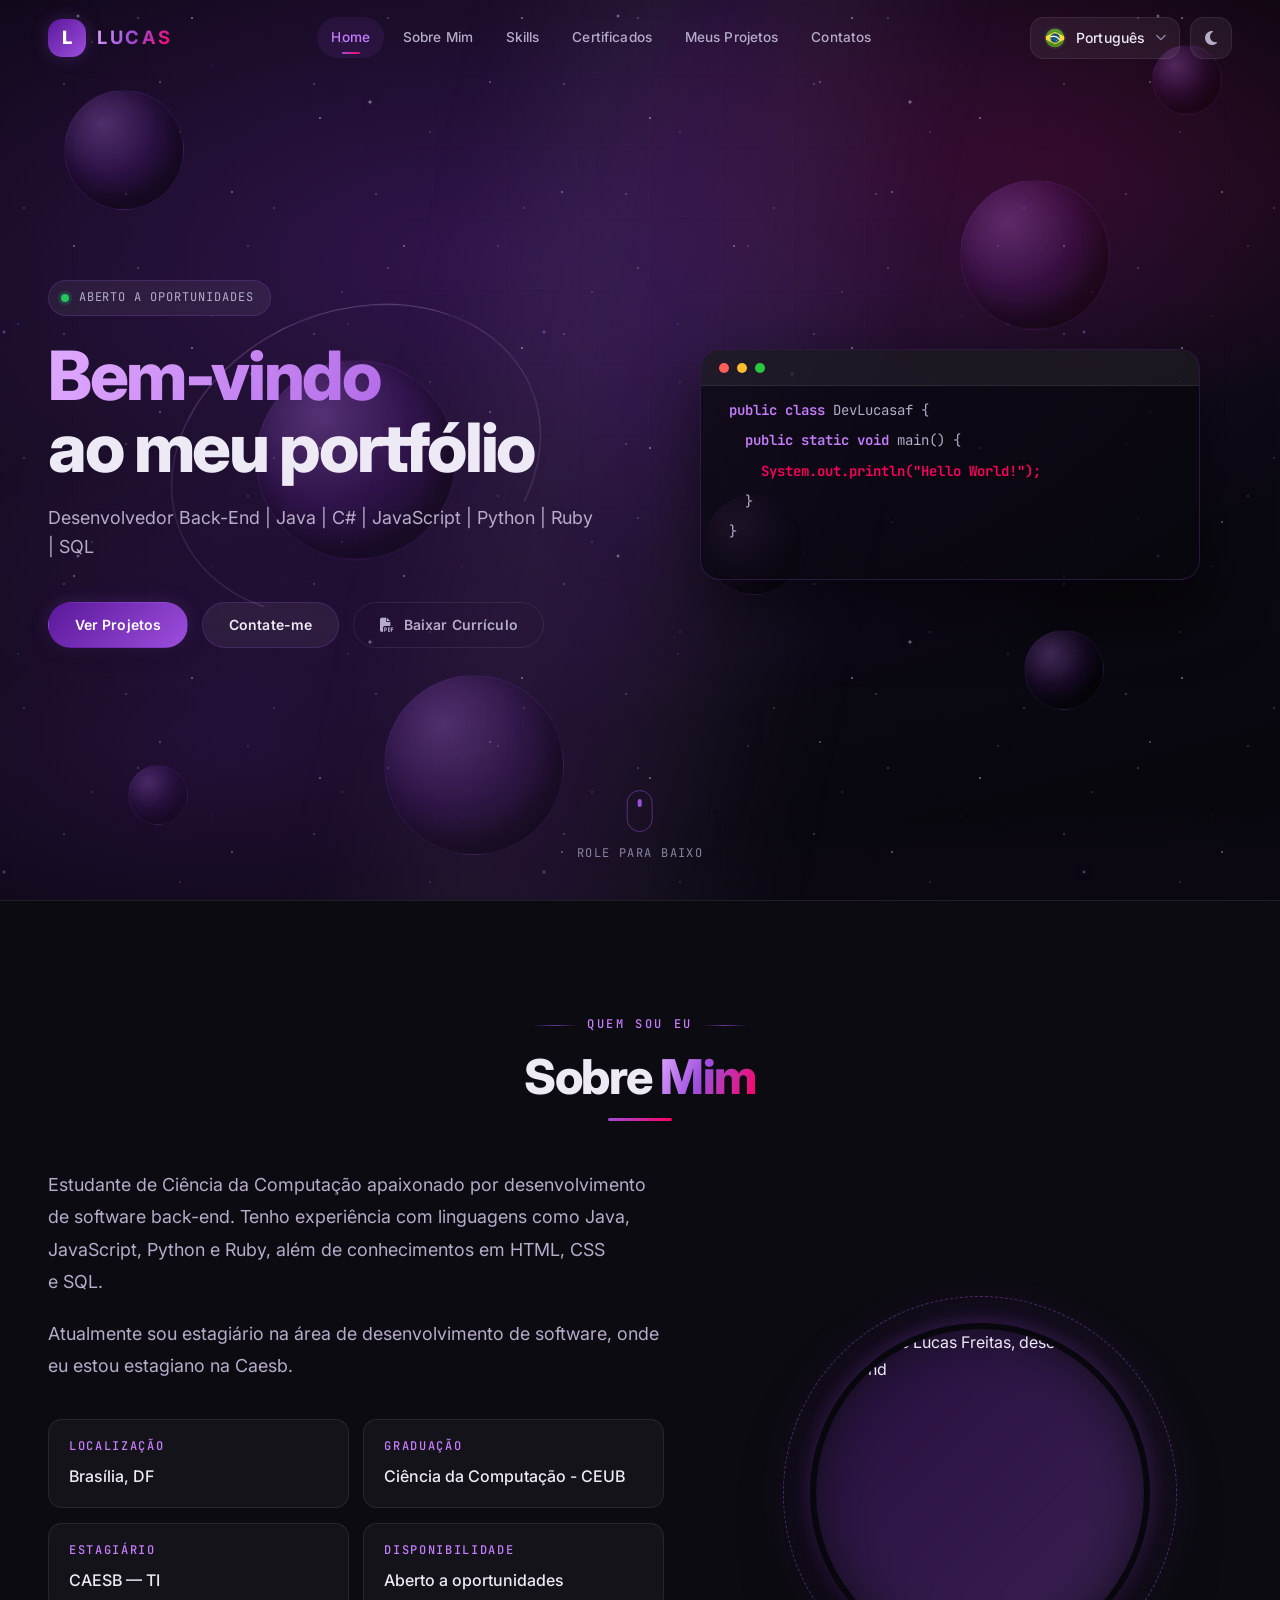
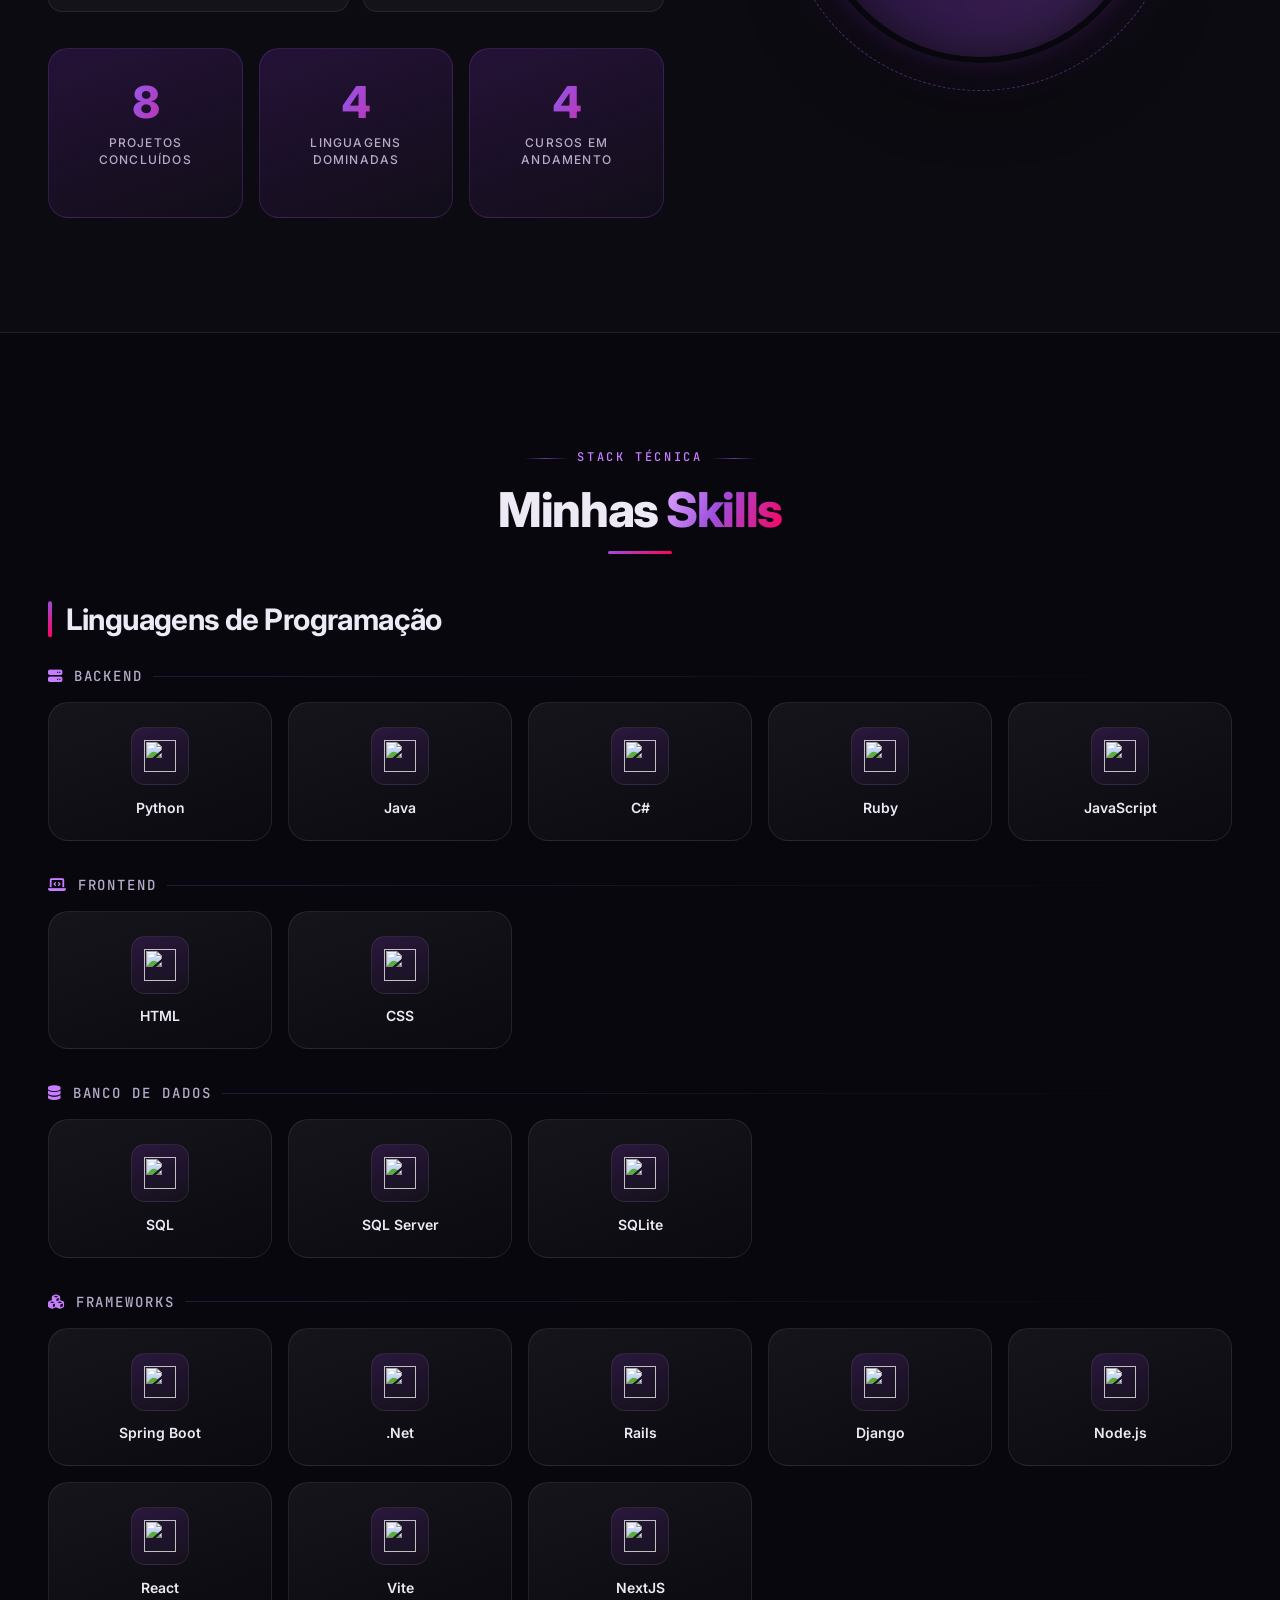
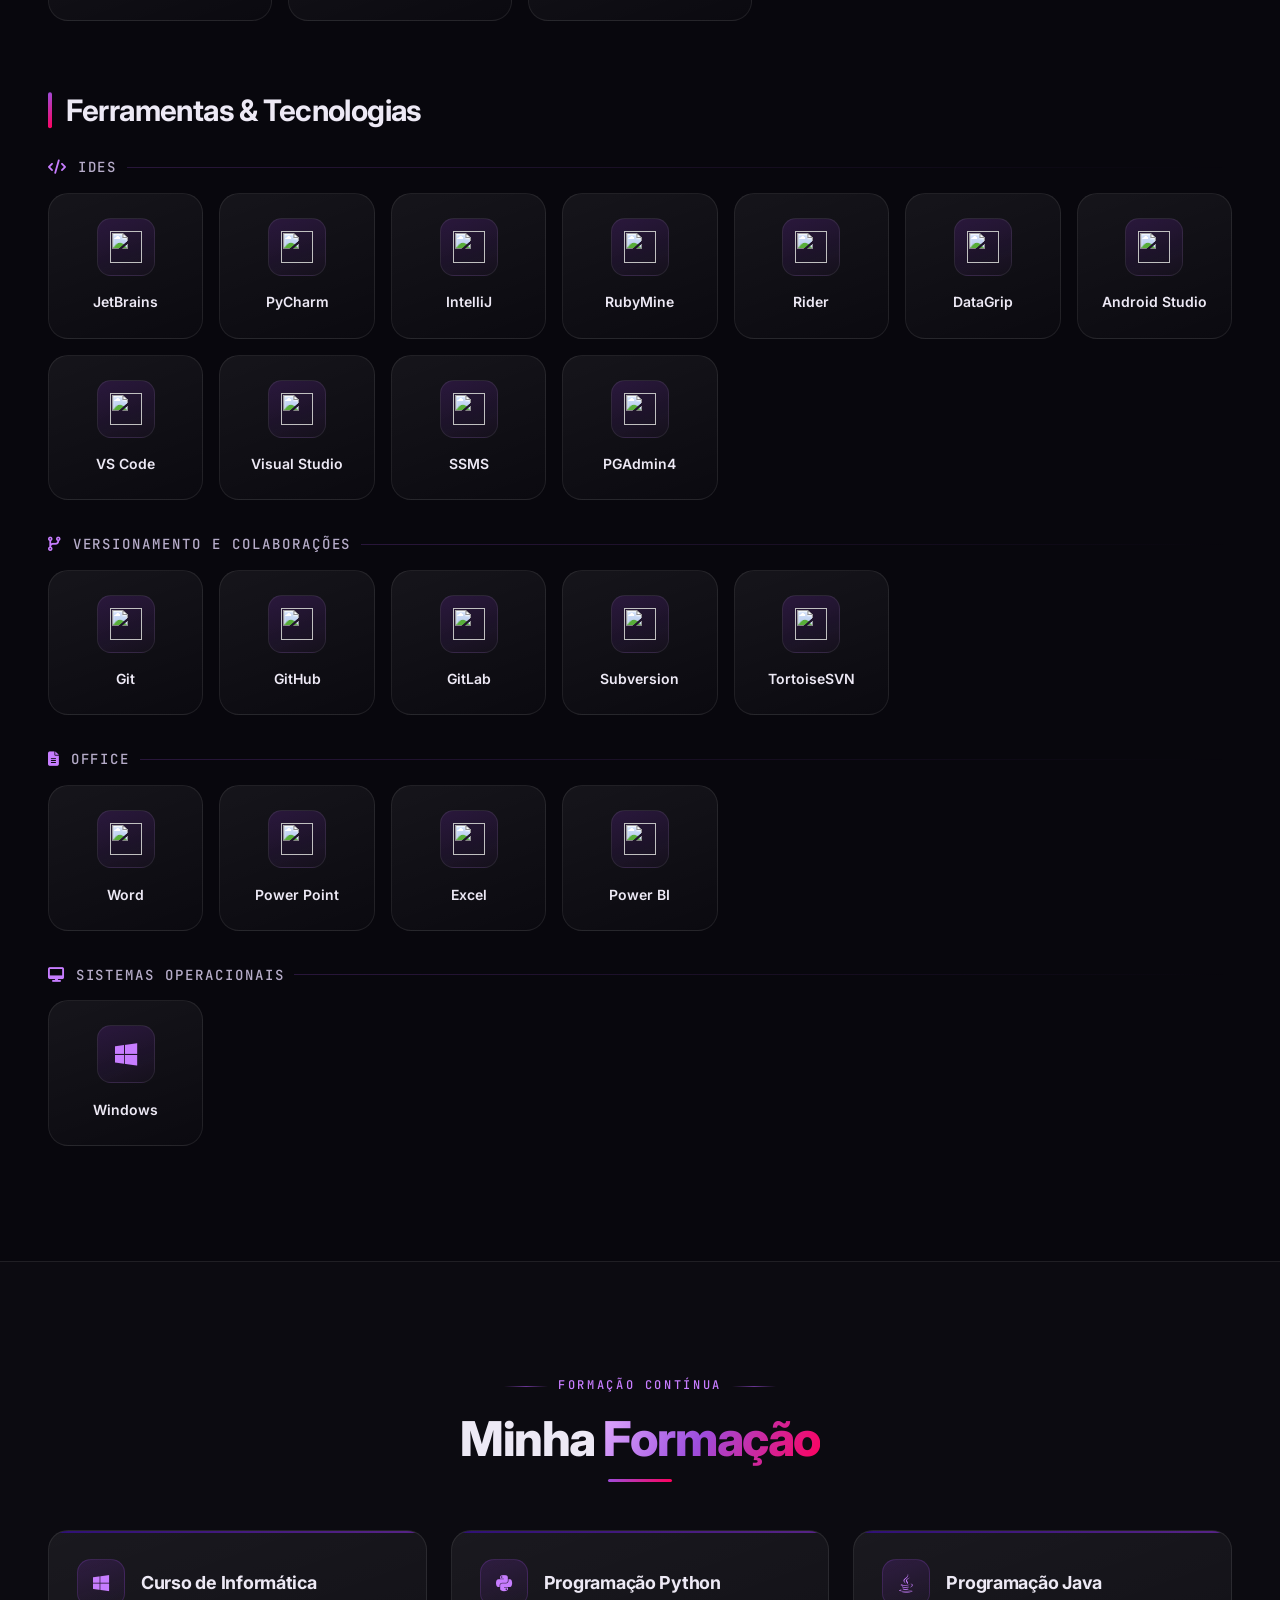
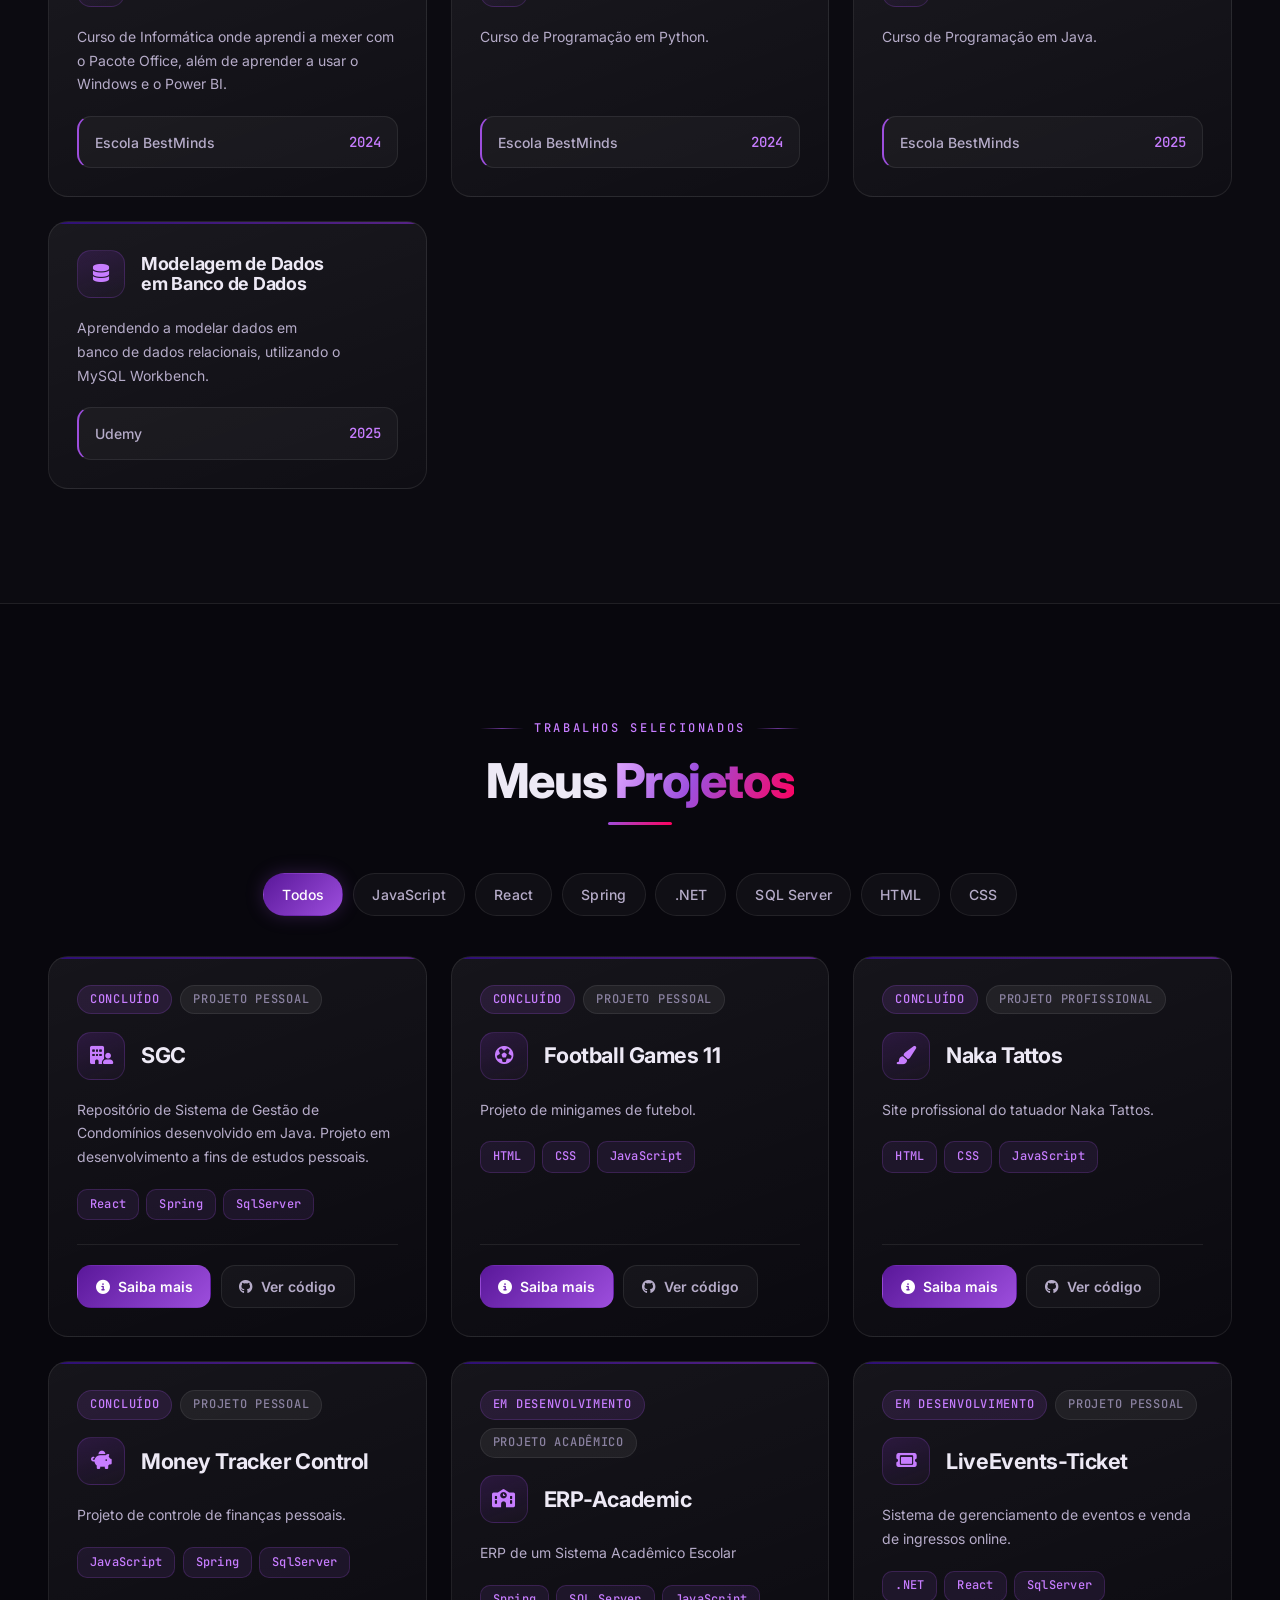
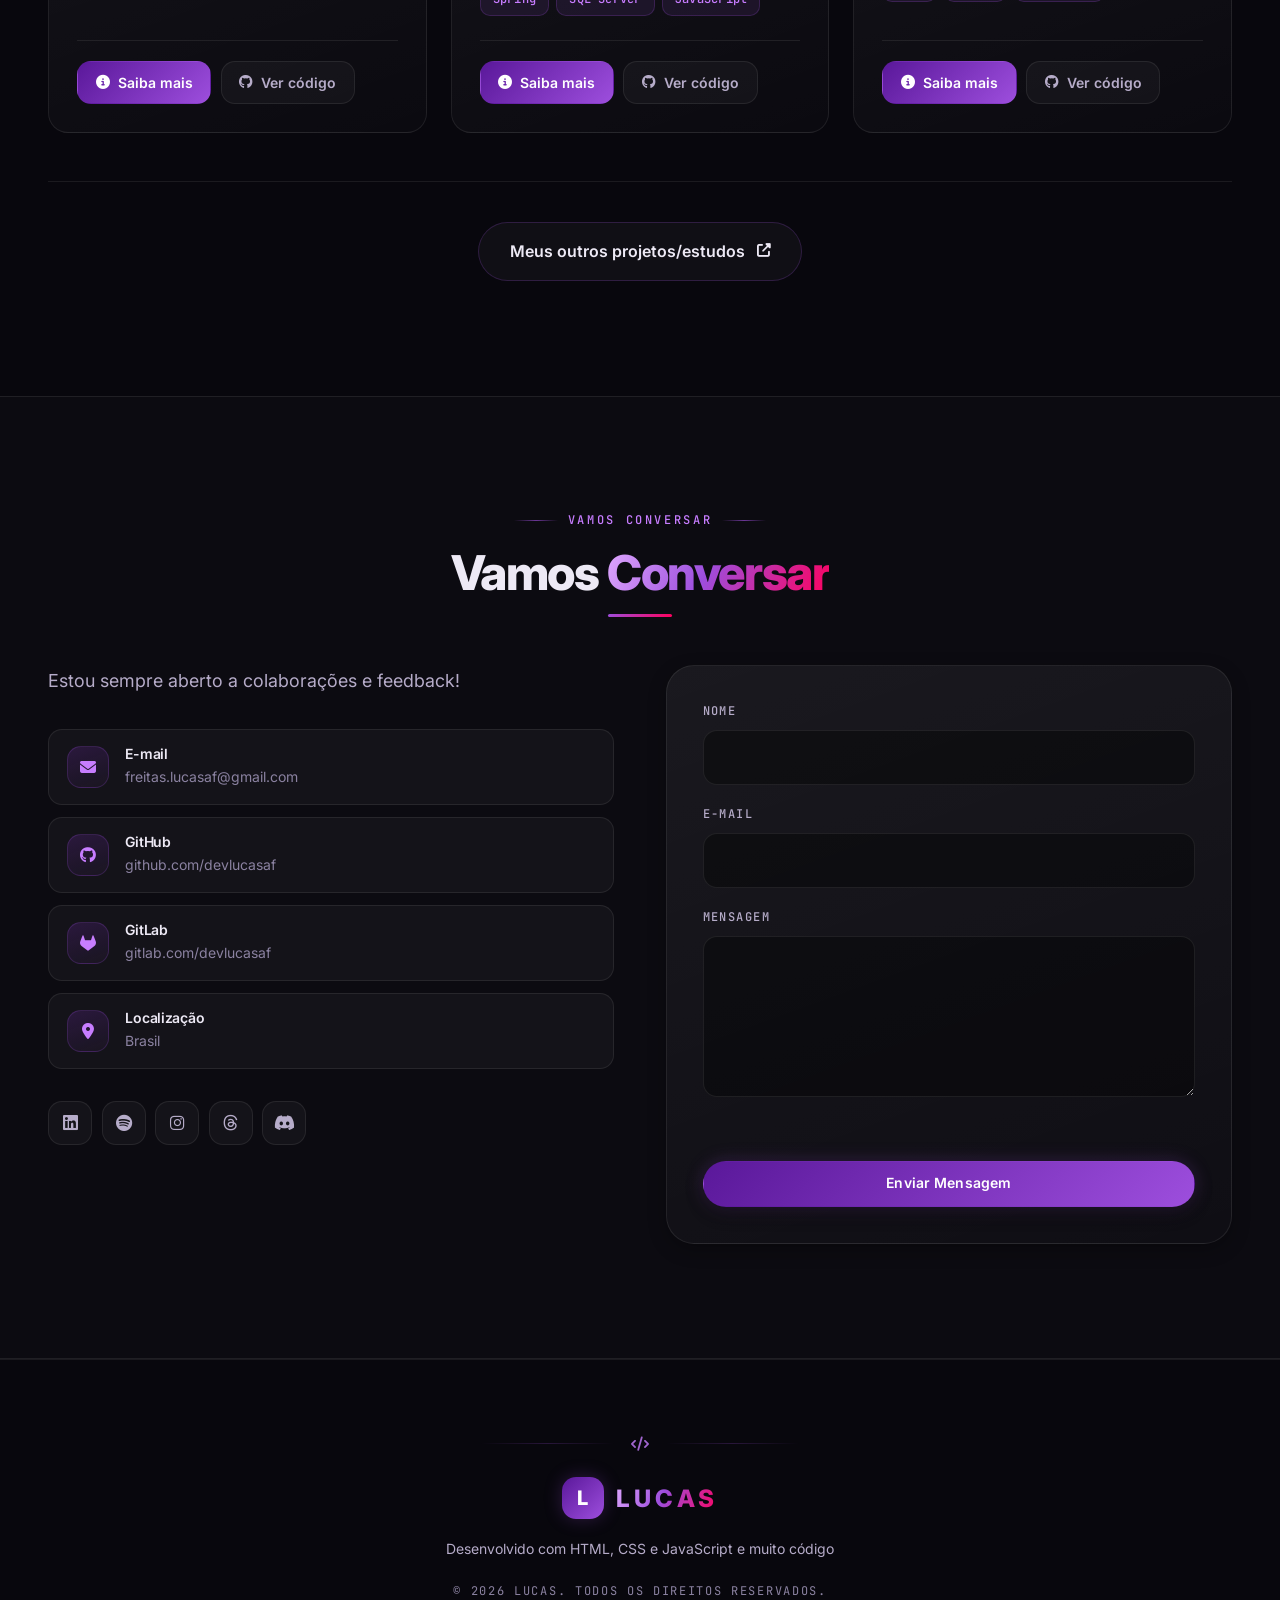
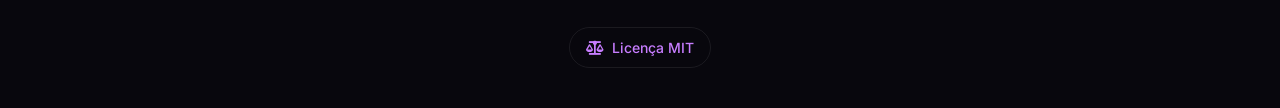
==== commit 7945c587: "atualiza e moderniza o portfólio" ====
--- a/index.html
+++ b/index.html
@@ -3,23 +3,42 @@
     <head>
         <meta charset="UTF-8" />
         <meta name="viewport" content="width=device-width, initial-scale=1.0" />
+        <meta name="color-scheme" content="dark light" />
+        <meta name="theme-color" content="#08070D" />
+        <meta name="description" content="Portfólio de Lucas Freitas — desenvolvedor back-end (Java, C#, JavaScript, Python, Ruby e SQL). Projetos, certificações e formas de contato." />
+        <meta name="author" content="Lucas Freitas" />
+
+        <meta property="og:type" content="website" />
+        <meta property="og:title" content="Portfólio - Lucas Freitas" />
+        <meta property="og:description" content="Desenvolvedor Back-End | Java | C# | JavaScript | Python | Ruby | SQL" />
+        <meta property="og:image" content="assets/imgs/lucas-freitas-foto.jpeg" />
+
+        <title>Portfólio - Lucas</title>
+
+        <link rel="preconnect" href="https://fonts.googleapis.com" />
+        <link rel="preconnect" href="https://fonts.gstatic.com" crossorigin />
+        <link rel="preconnect" href="https://cdnjs.cloudflare.com" crossorigin />
+        <link href="https://fonts.googleapis.com/css2?family=Inter:wght@300;400;500;600;700;800&family=JetBrains+Mono:wght@400;500&display=swap" rel="stylesheet" />
+
         <link rel="stylesheet" href="css/global.css" />
         <link rel="stylesheet" href="css/layout.css" />
         <link rel="stylesheet" href="css/components.css" />
         <link rel="stylesheet" href="css/responsive.css" />
         <link rel="stylesheet" href="https://cdnjs.cloudflare.com/ajax/libs/font-awesome/6.4.2/css/all.min.css" />
-        <title>Portfólio - Lucas</title>
-        <link rel="preconnect" href="https://fonts.googleapis.com" />
-        <link rel="preconnect" href="https://fonts.gstatic.com" crossorigin />
-        <link href="https://fonts.googleapis.com/css2?family=Fraunces:opsz,wght@9..144,400;9..144,500;9..144,600;9..144,700&family=Inter:wght@300;400;500;600;700&family=JetBrains+Mono:wght@300;400;500&display=swap" rel="stylesheet" />
     </head>
 
     <body>
-        <div class="cursor-dot"></div>
-        <div class="cursor-outline"></div>
+        <a href="#home-section" class="skip-link" data-key="skip-to-content">Ir para o conteúdo</a>
+
+        <div class="scroll-progress" aria-hidden="true"></div>
+        <div class="cursor-dot" aria-hidden="true"></div>
+        <div class="cursor-outline" aria-hidden="true"></div>
 
         <div class="background-animated" aria-hidden="true">
             <div class="bg-layer bg-gradient"></div>
+
+            <div class="bg-layer bg-stars"></div>
+
             <div class="bg-layer bg-particles">
                 <div class="particle" data-speed="0.2"></div>
                 <div class="particle" data-speed="0.5"></div>
@@ -30,19 +49,24 @@
                 <div class="particle" data-speed="0.4"></div>
                 <div class="particle" data-speed="0.7"></div>
             </div>
+
+            <div class="bg-layer bg-shooting">
+                <span class="shooting-star"></span>
+                <span class="shooting-star"></span>
+                <span class="shooting-star"></span>
+            </div>
         </div>
 
         <header>
-            <nav class="navbar">
-                <div class="nav-brand">
-                    <span class="logo">L</span>
+            <nav class="navbar" aria-label="Navegação principal">
+                <a class="nav-brand" href="#home-section" aria-label="Lucas — início">
+                    <span class="logo" aria-hidden="true">L</span>
                     <span class="logo-text">Lucas</span>
-                </div>
-
-                <ul class="nav-menu">
+                </a>
+
+                <ul class="nav-menu" id="nav-menu">
                     <li><a href="#home-section" class="nav-link nav-home" data-key="nav-home">Home</a></li>
                     <li><a href="#about-section" class="nav-link nav-sobre" data-key="nav-sobre">Sobre Mim</a></li>
-                    <li><a href="#music-section" class="nav-link nav-musica" data-key="nav-musica">Música</a></li>
                     <li><a href="#skills-section" class="nav-link nav-skills" data-key="nav-skills">Skills</a></li>
                     <li><a href="#certifications-section" class="nav-link nav-certifications" data-key="nav-certifications">Certificados</a></li>
                     <li><a href="#projects-section" class="nav-link nav-projetos" data-key="nav-projetos">Meus Projetos</a></li>
@@ -52,47 +76,65 @@
                 <div class="nav-controls">
                     <div class="language-selector-wrapper">
                         <div class="language-selector-custom">
-                            <div class="current-language">
-                                <img src="./assets/flags/br_flag.png" alt="Brazil flag" class="flag-img" />
+                            <div class="current-language" role="button" tabindex="0" aria-haspopup="listbox" aria-expanded="false" aria-label="Selecionar idioma">
+                                <img 
+                                    src="./assets/flags/br_flag.png" 
+                                    alt="" 
+                                    class="flag-img" 
+                                    width="22" 
+                                    height="22" 
+                                />
                                 <span class="language-text">Português</span>
-                                <i class="fas fa-chevron-down"></i>
-                            </div>
-
-                            <div class="language-dropdown">
-                                <div class="language-option" data-value="pt-br">
-                                    <img src="./assets/flags/br_flag.png" alt="Brazil flag" class="flag-img" />
+                                <i class="fas fa-chevron-down" aria-hidden="true"></i>
+                            </div>
+
+                            <div class="language-dropdown" role="listbox" aria-label="Idiomas disponíveis">
+                                <div class="language-option" data-value="pt-br" role="option" aria-selected="true" tabindex="0">
+                                    <img 
+                                        src="./assets/flags/br_flag.png" 
+                                        alt="" 
+                                        class="flag-img" 
+                                        width="22" 
+                                        height="22" 
+                                    />
                                     <span class="language-text">Português (BR)</span>
                                 </div>
-                                <div class="language-option" data-value="en-us">
-                                    <img src="./assets/flags/us_flag.png" alt="US flag" class="flag-img" />
+                                <div class="language-option" data-value="en-us" role="option" aria-selected="false" tabindex="0">
+                                    <img 
+                                        src="./assets/flags/us_flag.png" 
+                                        alt="" 
+                                        class="flag-img" 
+                                        width="22" 
+                                        height="22" 
+                                    />
                                     <span class="language-text">English (US)</span>
                                 </div>
                             </div>
 
-                            <select name="idioma" id="idiomaSite" class="language-select-hidden">
+                            <select name="idioma" id="idiomaSite" class="language-select-hidden" tabindex="-1" aria-hidden="true">
                                 <option value="pt-br">PT-BR</option>
                                 <option value="en-us">EN-US</option>
                             </select>
                         </div>
                     </div>
 
-                    <button id="theme-toggle" class="theme-toggle" aria-label="Alternar tema">
-                        <i class="fas fa-moon"></i>
+                    <button id="theme-toggle" class="theme-toggle" type="button" aria-label="Alternar tema" title="Alternar tema">
+                        <i class="fas fa-moon" aria-hidden="true"></i>
                     </button>
 
-                    <button class="menu-toggle" id="menu-toggle">
-                        <i class="fas fa-bars"></i>
+                    <button class="menu-toggle" id="menu-toggle" type="button" aria-label="Abrir menu" aria-controls="nav-menu" aria-expanded="false">
+                        <i class="fas fa-bars" aria-hidden="true"></i>
                     </button>
                 </div>
             </nav>
         </header>
 
         <main>
-            <!-- --- HOME --- -->
             <section id="home-section" class="hero reveal">
                 <div class="hero-content">
                     <div class="hero-text">
-                        <h1 class="hero-title" data-key="welcome">
+                        <p class="hero-badge" data-key="hero-badge">Aberto a oportunidades</p>
+                        <h1 class="hero-title" data-key="welcome" data-i18n-html>
                             <span class="gradient-text">Bem-vindo</span> ao meu portfólio
                         </h1>
                         <p class="hero-subtitle" data-key="hero-subtitle">
@@ -101,14 +143,14 @@
                         <div class="hero-cta">
                             <a href="#projects-section" class="btn btn-primary" data-key="view-projects">Ver Projetos</a>
                             <a href="#contact-section" class="btn btn-secondary" data-key="contact-me">Contate-me</a>
-                            <a href="assets/documents/curriculo-lucas-freitas.pdf" download class="btn btn-tertiary" data-key="download-resume">
-                                <i class="fas fa-file-pdf"></i>
+                            <a href="assets/documents/curriculo-lucas-freitas.pdf" download class="btn btn-tertiary">
+                                <i class="fas fa-file-pdf" aria-hidden="true"></i>
                                 <span data-key="download-resume">Baixar currículo</span>
                             </a>
                         </div>
                     </div>
                     <div class="hero-visual">
-                        <div class="code-animation">
+                        <div class="code-animation" aria-hidden="true">
                             <div class="code-line"><span class="code-keyword">public class</span> DevLucasaf {</div>
                             <div class="code-line">&nbsp;&nbsp;<span class="code-keyword">public static void</span> main() {</div>
                             <div class="code-line">&nbsp;&nbsp;&nbsp;&nbsp;<span class="code-function">System.out.println("Hello World!");</span></div>
@@ -118,7 +160,7 @@
                     </div>
                 </div>
 
-                <div class="scroll-indicator">
+                <div class="scroll-indicator" aria-hidden="true">
                     <div class="mouse">
                         <div class="wheel"></div>
                     </div>
@@ -129,7 +171,8 @@
             <!-- --- ABOUT --- -->
             <section id="about-section" class="section about reveal">
                 <div class="container">
-                    <h2 class="section-title" data-key="about-title">Sobre <span class="highlight">Mim</span></h2>
+                    <p class="section-eyebrow" data-key="eyebrow-about">Quem sou eu</p>
+                    <h2 class="section-title" data-key="about-title" data-i18n-html>Sobre <span class="highlight">Mim</span></h2>
 
                     <div class="about-content">
                         <div class="about-text">
@@ -159,130 +202,35 @@
                                 </div>
                             </div>
 
-                            <div class="about-stats">
+                            <div class="about-stats stagger">
                                 <div class="stat">
-                                    <h3>8</h3>
+                                    <h3 data-count="8">8</h3>
                                     <p data-key="projects-completed">Projetos Concluídos</p>
                                 </div>
                                 <div class="stat">
-                                    <h3>4</h3>
+                                    <h3 data-count="4">4</h3>
                                     <p data-key="languages">Linguagens Dominadas</p>
                                 </div>
                                 <div class="stat">
-                                    <h3>4</h3>
+                                    <h3 data-count="4">4</h3>
                                     <p data-key="courses">Cursos em Andamento</p>
                                 </div>
                             </div>
                         </div>
                         <div class="about-image">
                             <div class="photo-fix">
-                                <div class="photo-backdrop"></div>
+                                <div class="photo-backdrop" aria-hidden="true"></div>
                                 <div class="photo-clip">
-                                    <img src="assets/imgs/lucas-freitas-foto.jpeg" alt="Lucas Freitas - Desenvolvedor" class="real-photo" />
-                                </div>
-                                <div class="photo-aura"></div>
-                            </div>
-                        </div>
-                    </div>
-                </div>
-            </section>
-
-            <!-- --- MUSIC --- -->
-            <section id="music-section" class="section music reveal">
-                <div class="container">
-                    <h2 class="section-title" data-key="music-title">Ouvindo <span class="highlight">Agora</span></h2>
-
-                    <div class="spotify-realtime">
-                        <div class="spotify-embed">
-                            <a href="https://github.com/kittinan/spotify-github-profile" target="_blank">
-                                <img 
-                                    src="https://spotify-github-profile.kittinanx.com/api/view?uid=6atv4j3yoivc7yidi4tf3e00h&cover_image=true&theme=spotify-embed&show_offline=true&background_color=121212&interchange=false&profanity=false&bar_color=53b14f&bar_color_cover=false&mode=dark"
-                                    alt="Spotify Now Playing"
-                                    class="spotify-now-playing" 
-                                />
-                            </a>
-                        </div>
-                        <p class="realtime-text">
-                            <i class="fas fa-sync-alt fa-spin"></i>
-                            Atualizado em tempo real via
-                            <a href="https://github.com/kittinan/spotify-github-profile" target="_blank">Spotify GitHub Profile</a>
-                        </p>
-                    </div>
-
-                    <div class="music-content">
-                        <h3 class="music-subtitle" data-key="my-playlists">Minhas Playlists</h3>
-                        <div class="playlists-grid">
-                            <div class="playlist-card">
-                                <div class="playlist-header">
-                                    <i class="fas fa-music"></i>
-                                    <h4 class="playlist-name" data-key="playlist-1-name">é do rock🤟🏻</h4>
-                                </div>
-                                <p class="playlist-description" data-key="playlist-1-desc">
-                                    Todas as músicas de rock que eu já escutei
-                                </p>
-                                <div class="playlist-info">
-                                    <span class="playlist-songs" data-key="playlist-1-songs">45 músicas</span>
-                                    <span class="playlist-duration" data-key="playlist-1-duration">3h 12min</span>
-                                </div>
-                                <a href="https://open.spotify.com/playlist/6xEEDzORJAocivXfcBx2PS?si=77d39043102c4b41" target="_blank" class="playlist-link">
-                                    <i class="fab fa-spotify"></i>
-                                    <span data-key="open-spotify">Abrir no Spotify</span>
-                                </a>
-                            </div>
-
-                            <div class="playlist-card">
-                                <div class="playlist-header">
-                                    <i class="fas fa-music"></i>
-                                    <h4 class="playlist-name" data-key="playlist-2-name">quem vai ser rainha?</h4>
-                                </div>
-                                <p class="playlist-description" data-key="playlist-2-desc">
-                                    Bandas de rock brasileiro que eu escuto de vez em nunca
-                                </p>
-                                <div class="playlist-info">
-                                    <span class="playlist-songs" data-key="playlist-2-songs">38 músicas</span>
-                                    <span class="playlist-duration" data-key="playlist-2-duration">2h 58min</span>
-                                </div>
-                                <a href="https://open.spotify.com/playlist/7mP46rMjMOpcoZ2oZRVr3y?si=e25a83864ac54b0c" target="_blank" class="playlist-link">
-                                    <i class="fab fa-spotify"></i>
-                                    <span data-key="open-spotify">Abrir no Spotify</span>
-                                </a>
-                            </div>
-
-                            <div class="playlist-card">
-                                <div class="playlist-header">
-                                    <i class="fas fa-music"></i>
-                                    <h4 class="playlist-name" data-key="playlist-3-name">churras🤤🤟</h4>
-                                </div>
-                                <p class="playlist-description" data-key="playlist-3-desc">
-                                    Músicas perfeitas para programar e focar no trabalho
-                                </p>
-                                <div class="playlist-info">
-                                    <span class="playlist-songs" data-key="playlist-3-songs">52 músicas</span>
-                                    <span class="playlist-duration" data-key="playlist-3-duration">4h 23min</span>
-                                </div>
-                                <a href="https://open.spotify.com/playlist/0C3CaLELm1JfM3iMBeia4i?si=0bbdd65754a44002" target="_blank" class="playlist-link">
-                                    <i class="fab fa-spotify"></i>
-                                    <span data-key="open-spotify">Abrir no Spotify</span>
-                                </a>
-                            </div>
-                        </div>
-                    </div>
-
-                    <div class="recent-tracks-section">
-                        <h3 class="music-subtitle" data-key="recent-tracks">Últimas Músicas Ouvidas</h3>
-                        <div class="tracks-table-wrapper">
-                            <table class="tracks-table">
-                                <thead>
-                                    <tr>
-                                        <th data-key="track-number">#</th>
-                                        <th data-key="track-name">Música</th>
-                                        <th data-key="artist-name">Artista</th>
-                                        <th data-key="album-name">Álbum</th>
-                                        <th data-key="track-duration">Duração</th>
-                                    </tr>
-                                </thead>
-                                <tbody id="spotify-tracks-tbody"></tbody>
-                            </table>
+                                    <img 
+                                        src="assets/imgs/lucas-freitas-foto.jpeg" 
+                                        alt="Retrato de Lucas Freitas, desenvolvedor back-end" 
+                                        class="real-photo" 
+                                        width="340" 
+                                        height="340" 
+                                    />
+                                </div>
+                                <div class="photo-aura" aria-hidden="true"></div>
+                            </div>
                         </div>
                     </div>
                 </div>
@@ -291,10 +239,12 @@
             <!-- --- SKILLS --- -->
             <section id="skills-section" class="section skills reveal">
                 <div class="container">
-                    <h2 class="section-title" data-key="skills-title">Minhas <span class="highlight">Skills</span></h2>
+                    <p class="section-eyebrow" data-key="eyebrow-skills">Stack técnica</p>
+                    <h2 class="section-title" data-key="skills-title" data-i18n-html>
+                        Minhas <span class="highlight">Skills</span>
+                    </h2>
 
                     <div class="skills-categories">
-                        <!-- Linguagens -->
                         <div class="category">
                             <h3 class="category-title" data-key="programming-languages-title">Linguagens de Programação</h3>
 
@@ -303,34 +253,69 @@
                                     <i class="fas fa-server"></i>
                                     <span data-key="backend-title">Backend</span>
                                 </h4>
-                                <div class="skills-grid">
+                                <div class="skills-grid stagger">
                                     <div class="skill-card" data-tech="python">
                                         <div class="skill-icon">
-                                            <img src="https://upload.wikimedia.org/wikipedia/commons/thumb/c/c3/Python-logo-notext.svg/3840px-Python-logo-notext.svg.png" alt="Python" />
+                                            <img 
+                                                src="https://upload.wikimedia.org/wikipedia/commons/thumb/c/c3/Python-logo-notext.svg/3840px-Python-logo-notext.svg.png" 
+                                                alt="" 
+                                                loading="lazy" 
+                                                decoding="async" 
+                                                width="48" 
+                                                height="48" 
+                                            />
                                         </div>
                                         <h4 class="skill-name" data-key="python">Python</h4>
                                     </div>
                                     <div class="skill-card" data-tech="java">
                                         <div class="skill-icon">
-                                            <img src="https://cdn-icons-png.flaticon.com/512/5968/5968282.png" alt="Java" />
+                                            <img 
+                                                src="https://cdn-icons-png.flaticon.com/512/5968/5968282.png" 
+                                                alt="" 
+                                                loading="lazy" 
+                                                decoding="async" 
+                                                width="48" 
+                                                height="48" 
+                                            />
                                         </div>
                                         <h4 class="skill-name" data-key="java">Java</h4>
                                     </div>
                                     <div class="skill-card" data-tech="csharp">
                                         <div class="skill-icon">
-                                            <img src="https://upload.wikimedia.org/wikipedia/commons/thumb/d/d2/C_Sharp_Logo_2023.svg/250px-C_Sharp_Logo_2023.svg.png" alt="C#" />
+                                            <img 
+                                                src="https://upload.wikimedia.org/wikipedia/commons/thumb/d/d2/C_Sharp_Logo_2023.svg/250px-C_Sharp_Logo_2023.svg.png" 
+                                                alt="" 
+                                                loading="lazy" 
+                                                decoding="async" 
+                                                width="48" 
+                                                height="48" 
+                                            />
                                         </div>
                                         <h4 class="skill-name" data-key="csharp">C#</h4>
                                     </div>
                                     <div class="skill-card" data-tech="ruby">
                                         <div class="skill-icon">
-                                            <img src="https://images.vexels.com/media/users/3/166485/isolated/preview/d4061b653e6ba02ad0afdc79e0315a25-icone-da-linguagem-de-programacao-ruby.png" alt="Ruby" />
+                                            <img 
+                                                src="https://images.vexels.com/media/users/3/166485/isolated/preview/d4061b653e6ba02ad0afdc79e0315a25-icone-da-linguagem-de-programacao-ruby.png" 
+                                                alt="" 
+                                                loading="lazy" 
+                                                decoding="async" 
+                                                width="48" 
+                                                height="48" 
+                                            />
                                         </div>
                                         <h4 class="skill-name" data-key="ruby">Ruby</h4>
                                     </div>
                                     <div class="skill-card" data-tech="javascript">
                                         <div class="skill-icon">
-                                            <img src="https://img.icons8.com/color/512/javascript.png" alt="JavaScript" />
+                                            <img 
+                                                src="https://img.icons8.com/color/512/javascript.png" 
+                                                alt="" 
+                                                loading="lazy" 
+                                                decoding="async" 
+                                                width="48" 
+                                                height="48" 
+                                            />
                                         </div>
                                         <h4 class="skill-name" data-key="javascript">JavaScript</h4>
                                     </div>
@@ -338,17 +323,34 @@
                             </div>
 
                             <div class="subcategory">
-                                <h4 class="subcategory-title"><i class="fas fa-laptop-code"></i> <span data-key="frontend-title">Frontend</span></h4>
-                                <div class="skills-grid">
+                                <h4 class="subcategory-title">
+                                    <i class="fas fa-laptop-code"></i> 
+                                    <span data-key="frontend-title">Frontend</span>
+                                </h4>
+                                <div class="skills-grid stagger">
                                     <div class="skill-card" data-tech="html">
                                         <div class="skill-icon">
-                                            <img src="https://images.icon-icons.com/171/PNG/512/html5_23329.png" alt="HTML" />
+                                            <img 
+                                                src="https://images.icon-icons.com/171/PNG/512/html5_23329.png" 
+                                                alt="" 
+                                                loading="lazy" 
+                                                decoding="async" 
+                                                width="48" 
+                                                height="48" 
+                                            />
                                         </div>
                                         <h4 class="skill-name" data-key="html">HTML</h4>
                                     </div>
                                     <div class="skill-card" data-tech="css">
                                         <div class="skill-icon">
-                                            <img src="https://uxwing.com/wp-content/themes/uxwing/download/brands-and-social-media/css-icon.png" alt="CSS" />
+                                            <img 
+                                                src="https://uxwing.com/wp-content/themes/uxwing/download/brands-and-social-media/css-icon.png" 
+                                                alt="" 
+                                                loading="lazy" 
+                                                decoding="async" 
+                                                width="48" 
+                                                height="48" 
+                                            />
                                         </div>
                                         <h4 class="skill-name" data-key="css">CSS</h4>
                                     </div>
@@ -360,24 +362,45 @@
                                     <i class="fas fa-database"></i>
                                     <span data-key="database-title">Banco de Dados</span>
                                 </h4>
-                                <div class="skills-grid">
+                                <div class="skills-grid stagger">
                                     <div class="skill-card" data-tech="sql">
                                         <div class="skill-icon">
-                                            <img src="https://cdn-icons-png.flaticon.com/512/528/528260.png" alt="SQL" />
+                                            <img 
+                                                src="https://cdn-icons-png.flaticon.com/512/528/528260.png" 
+                                                alt="" 
+                                                loading="lazy" 
+                                                decoding="async" 
+                                                width="48" 
+                                                height="48" 
+                                            />
                                         </div>
                                         <h4 class="skill-name" data-key="sql">SQL</h4>
                                     </div>
                                     <div class="skill-card" data-tech="sqlserver">
                                         <div class="skill-icon">
-                                            <img src="https://upload.wikimedia.org/wikipedia/commons/thumb/4/41/Microsoft_SQL_Server_2025_icon.svg/3840px-Microsoft_SQL_Server_2025_icon.svg.png" alt="SQL Server" />
+                                            <img 
+                                                src="https://upload.wikimedia.org/wikipedia/commons/thumb/4/41/Microsoft_SQL_Server_2025_icon.svg/3840px-Microsoft_SQL_Server_2025_icon.svg.png" 
+                                                alt="" 
+                                                loading="lazy" 
+                                                decoding="async" 
+                                                width="48" 
+                                                height="48" 
+                                            />
                                         </div>
                                         <h4 class="skill-name" data-key="sqlserver">SQL Server</h4>
                                     </div>
                                     <div class="skill-card" data-tech="sqlite">
                                         <div class="skill-icon">
-                                            <img src="https://upload.wikimedia.org/wikipedia/commons/thumb/3/38/SQLite370.svg/3840px-SQLite370.svg.png" alt="SQLite" />
-                                        </div>
-                                        <h4 class="skill-name" data-key="sqlserver">SQLite</h4>
+                                            <img 
+                                                src="https://upload.wikimedia.org/wikipedia/commons/thumb/3/38/SQLite370.svg/3840px-SQLite370.svg.png" 
+                                                alt="" 
+                                                loading="lazy" 
+                                                decoding="async" 
+                                                width="48" 
+                                                height="48" 
+                                            />
+                                        </div>
+                                        <h4 class="skill-name" data-key="sqlite">SQLite</h4>
                                     </div>
                                 </div>
                             </div>
@@ -387,52 +410,108 @@
                                     <i class="fas fa-cubes"></i>
                                     <span data-key="frameworks-title">Frameworks</span>
                                 </h4>
-                                <div class="skills-grid">
+                                <div class="skills-grid stagger">
                                     <div class="skill-card" data-tech="spring-boot">
                                         <div class="skill-icon">
-                                            <img src="https://upload.wikimedia.org/wikipedia/commons/thumb/7/79/Spring_Boot.svg/960px-Spring_Boot.svg.png" alt="Spring Boot" />
+                                            <img 
+                                                src="https://upload.wikimedia.org/wikipedia/commons/thumb/7/79/Spring_Boot.svg/960px-Spring_Boot.svg.png" 
+                                                alt="" 
+                                                loading="lazy" 
+                                                decoding="async" 
+                                                width="48" 
+                                                height="48" 
+                                            />
                                         </div>
                                         <h4 class="skill-name" data-key="spring-boot">Spring Boot</h4>
                                     </div>
                                     <div class="skill-card" data-tech="dotnet">
                                         <div class="skill-icon">
-                                            <img src="https://user-images.githubusercontent.com/42860908/106164530-120e5680-61b0-11eb-954c-969c7031ffd4.png" alt=".NET" />
+                                            <img 
+                                                src="https://user-images.githubusercontent.com/42860908/106164530-120e5680-61b0-11eb-954c-969c7031ffd4.png" 
+                                                alt="" 
+                                                loading="lazy" 
+                                                decoding="async" 
+                                                width="48" 
+                                                height="48" 
+                                            />
                                         </div>
                                         <h4 class="skill-name" data-key="dotnet">.NET</h4>
                                     </div>
                                     <div class="skill-card" data-tech="rails">
                                         <div class="skill-icon">
-                                            <img src="https://download.logo.wine/logo/Ruby_on_Rails/Ruby_on_Rails-Logo.wine.png" alt="Rails" />
+                                            <img 
+                                                src="https://download.logo.wine/logo/Ruby_on_Rails/Ruby_on_Rails-Logo.wine.png" 
+                                                alt="" 
+                                                loading="lazy" 
+                                                decoding="async" 
+                                                width="48" 
+                                                height="48" 
+                                            />
                                         </div>
                                         <h4 class="skill-name" data-key="rails">Rails</h4>
                                     </div>
                                     <div class="skill-card" data-tech="django">
                                         <div class="skill-icon">
-                                            <img src="https://cdn.jsdelivr.net/gh/homarr-labs/dashboard-icons/png/django.png" alt="Django" />
+                                            <img 
+                                                src="https://cdn.jsdelivr.net/gh/homarr-labs/dashboard-icons/png/django.png" 
+                                                alt="" 
+                                                loading="lazy" 
+                                                decoding="async" 
+                                                width="48" 
+                                                height="48" 
+                                            />
                                         </div>
                                         <h4 class="skill-name" data-key="django">Django</h4>
                                     </div>
                                     <div class="skill-card" data-tech="nodejs">
                                         <div class="skill-icon">
-                                            <img src="https://cdn.iconscout.com/icon/free/png-256/free-node-js-icon-svg-download-png-1174935.png" alt="Node.js" />
+                                            <img 
+                                                src="https://cdn.iconscout.com/icon/free/png-256/free-node-js-icon-svg-download-png-1174935.png" 
+                                                alt="" 
+                                                loading="lazy" 
+                                                decoding="async" 
+                                                width="48" 
+                                                height="48" 
+                                            />
                                         </div>
                                         <h4 class="skill-name" data-key="nodejs">Node.js</h4>
                                     </div>
                                     <div class="skill-card" data-tech="react">
                                         <div class="skill-icon">
-                                            <img src="https://upload.wikimedia.org/wikipedia/commons/thumb/a/a7/React-icon.svg/960px-React-icon.svg.png" alt="React" />
+                                            <img 
+                                                src="https://upload.wikimedia.org/wikipedia/commons/thumb/a/a7/React-icon.svg/960px-React-icon.svg.png" 
+                                                alt="" 
+                                                loading="lazy" 
+                                                decoding="async" 
+                                                width="48" 
+                                                height="48" 
+                                            />
                                         </div>
                                         <h4 class="skill-name" data-key="react">React</h4>
                                     </div>
                                     <div class="skill-card" data-tech="vite">
                                         <div class="skill-icon">
-                                            <img src="https://upload.wikimedia.org/wikipedia/commons/thumb/f/f1/Vitejs-logo.svg/500px-Vitejs-logo.svg.png" alt="Vite" />
+                                            <img 
+                                                src="https://upload.wikimedia.org/wikipedia/commons/thumb/f/f1/Vitejs-logo.svg/500px-Vitejs-logo.svg.png" 
+                                                alt="" 
+                                                loading="lazy" 
+                                                decoding="async" 
+                                                width="48" 
+                                                height="48" 
+                                            />
                                         </div>
                                         <h4 class="skill-name" data-key="vite">Vite</h4>
                                     </div>
                                     <div class="skill-card" data-tech="nextjs">
                                         <div class="skill-icon">
-                                            <img src="https://cdn.jsdelivr.net/gh/homarr-labs/dashboard-icons/png/nextjs.png" alt="NextJS" />
+                                            <img 
+                                                src="https://cdn.jsdelivr.net/gh/homarr-labs/dashboard-icons/png/nextjs.png" 
+                                                alt="" 
+                                                loading="lazy" 
+                                                decoding="async" 
+                                                width="48" 
+                                                height="48" 
+                                            />
                                         </div>
                                         <h4 class="skill-name" data-key="nextjs">NextJS</h4>
                                     </div>
@@ -449,70 +528,147 @@
                                     <i class="fas fa-code"></i>
                                     <span data-key="ides-title">IDEs</span>
                                 </h4>
-                                <div class="skills-grid compact">
+                                <div class="skills-grid compact stagger">
                                     <div class="tool-card" data-tool="jet-brains">
                                         <div class="tool-icon">
-                                            <img src="https://img.icons8.com/color/600/jetbrains.png" alt="JetBrains" />
+                                            <img 
+                                                src="https://img.icons8.com/color/600/jetbrains.png" 
+                                                alt="" 
+                                                loading="lazy" 
+                                                decoding="async" 
+                                                width="40" 
+                                                height="40" 
+                                            />
                                         </div>
                                         <span class="tool-name" data-key="jet-brains">JetBrains</span>
                                     </div>
                                     <div class="tool-card" data-tool="pycharm">
                                         <div class="tool-icon">
-                                            <img src="https://upload.wikimedia.org/wikipedia/commons/thumb/a/a2/JetBrains_PyCharm_Product_Icon.svg/3840px-JetBrains_PyCharm_Product_Icon.svg.png" alt="PyCharm" />
+                                            <img 
+                                                src="https://upload.wikimedia.org/wikipedia/commons/thumb/a/a2/JetBrains_PyCharm_Product_Icon.svg/3840px-JetBrains_PyCharm_Product_Icon.svg.png" 
+                                                alt="" 
+                                                loading="lazy" 
+                                                decoding="async" 
+                                                width="40" 
+                                                height="40" 
+                                            />
                                         </div>
                                         <span class="tool-name" data-key="pycharm">PyCharm</span>
                                     </div>
                                     <div class="tool-card" data-tool="intellij">
                                         <div class="tool-icon">
-                                            <img src="https://upload.wikimedia.org/wikipedia/commons/thumb/9/9c/IntelliJ_IDEA_Icon.svg/960px-IntelliJ_IDEA_Icon.svg.png" alt="IntelliJ" />
+                                            <img 
+                                                src="https://upload.wikimedia.org/wikipedia/commons/thumb/9/9c/IntelliJ_IDEA_Icon.svg/960px-IntelliJ_IDEA_Icon.svg.png" 
+                                                alt="" 
+                                                loading="lazy" 
+                                                decoding="async" 
+                                                width="40" 
+                                                height="40" 
+                                            />
                                         </div>
                                         <span class="tool-name" data-key="intellij">IntelliJ</span>
                                     </div>
                                     <div class="tool-card" data-tool="rubymine">
                                         <div class="tool-icon">
-                                            <img src="https://upload.wikimedia.org/wikipedia/commons/thumb/9/95/RubyMine_Icon.svg/960px-RubyMine_Icon.svg.png" alt="RubyMine" />
+                                            <img 
+                                                src="https://upload.wikimedia.org/wikipedia/commons/thumb/9/95/RubyMine_Icon.svg/960px-RubyMine_Icon.svg.png" 
+                                                alt="" 
+                                                loading="lazy" 
+                                                decoding="async" 
+                                                width="40" 
+                                                height="40" 
+                                            />
                                         </div>
                                         <span class="tool-name" data-key="rubymine">RubyMine</span>
                                     </div>
                                     <div class="tool-card" data-tool="rider">
                                         <div class="tool-icon">
-                                            <img src="https://upload.wikimedia.org/wikipedia/commons/thumb/6/6e/JetBrains_Rider_Icon.svg/1280px-JetBrains_Rider_Icon.svg.png" alt="Rider" />
+                                            <img 
+                                                src="https://upload.wikimedia.org/wikipedia/commons/thumb/6/6e/JetBrains_Rider_Icon.svg/1280px-JetBrains_Rider_Icon.svg.png" 
+                                                alt="" 
+                                                loading="lazy" 
+                                                decoding="async" 
+                                                width="40" 
+                                                height="40" 
+                                            />
                                         </div>
                                         <span class="tool-name" data-key="rider">Rider</span>
                                     </div>
                                     <div class="tool-card" data-tool="data-grip">
                                         <div class="tool-icon">
-                                            <img src="https://upload.wikimedia.org/wikipedia/commons/thumb/c/c9/DataGrip.svg/1280px-DataGrip.svg.png" alt="DataGrip" />
+                                            <img 
+                                                src="https://upload.wikimedia.org/wikipedia/commons/thumb/c/c9/DataGrip.svg/1280px-DataGrip.svg.png" 
+                                                alt="" 
+                                                loading="lazy" 
+                                                decoding="async" 
+                                                width="40" 
+                                                height="40" 
+                                            />
                                         </div>
                                         <span class="tool-name" data-key="data-grip">DataGrip</span>
                                     </div>
                                     <div class="tool-card" data-tool="android-studio">
                                         <div class="tool-icon">
-                                            <img src="https://uxwing.com/wp-content/themes/uxwing/download/brands-and-social-media/android-studio-icon.png" alt="Android Studio" />
+                                            <img 
+                                                src="https://uxwing.com/wp-content/themes/uxwing/download/brands-and-social-media/android-studio-icon.png" 
+                                                alt="" 
+                                                loading="lazy" 
+                                                decoding="async" 
+                                                width="40" 
+                                                height="40" 
+                                            />
                                         </div>
                                         <span class="tool-name" data-key="android-studio">Android Studio</span>
                                     </div>
                                     <div class="tool-card" data-tool="vs-code">
                                         <div class="tool-icon">
-                                            <img src="https://upload.wikimedia.org/wikipedia/commons/thumb/9/9a/Visual_Studio_Code_1.35_icon.svg/960px-Visual_Studio_Code_1.35_icon.svg.png" alt="VS Code" />
+                                            <img 
+                                                src="https://upload.wikimedia.org/wikipedia/commons/thumb/9/9a/Visual_Studio_Code_1.35_icon.svg/960px-Visual_Studio_Code_1.35_icon.svg.png" 
+                                                alt="" 
+                                                loading="lazy" 
+                                                decoding="async" 
+                                                width="40" 
+                                                height="40" 
+                                            />
                                         </div>
                                         <span class="tool-name" data-key="vs-code">VS Code</span>
                                     </div>
                                     <div class="tool-card" data-tool="visual-studio">
                                         <div class="tool-icon">
-                                            <img src="https://upload.wikimedia.org/wikipedia/commons/thumb/2/2c/Visual_Studio_Icon_2022.svg/250px-Visual_Studio_Icon_2022.svg.png" alt="Visual Studio" />
+                                            <img 
+                                                src="https://upload.wikimedia.org/wikipedia/commons/thumb/2/2c/Visual_Studio_Icon_2022.svg/250px-Visual_Studio_Icon_2022.svg.png" 
+                                                alt="" 
+                                                loading="lazy" 
+                                                decoding="async" 
+                                                width="40" 
+                                                height="40" 
+                                            />
                                         </div>
                                         <span class="tool-name" data-key="visual-studio">Visual Studio</span>
                                     </div>
                                     <div class="tool-card" data-tool="ssms">
                                         <div class="tool-icon">
-                                            <img src="https://datamodel.com/wp-content/uploads/2025/05/ssms_21.png" alt="SSMS" />
+                                            <img 
+                                                src="https://datamodel.com/wp-content/uploads/2025/05/ssms_21.png" 
+                                                alt="" 
+                                                loading="lazy" 
+                                                decoding="async" 
+                                                width="40" 
+                                                height="40" 
+                                            />
                                         </div>
                                         <span class="tool-name" data-key="ssms">SSMS</span>
                                     </div>
                                     <div class="tool-card" data-tool="pgadmin4">
                                         <div class="tool-icon">
-                                            <img src="https://cdn.jsdelivr.net/gh/homarr-labs/dashboard-icons/svg/pgadmin.svg" alt="PGAdmin4" />
+                                            <img 
+                                                src="https://cdn.jsdelivr.net/gh/homarr-labs/dashboard-icons/svg/pgadmin.svg" 
+                                                alt="" 
+                                                loading="lazy" 
+                                                decoding="async" 
+                                                width="40" 
+                                                height="40" 
+                                            />
                                         </div>
                                         <span class="tool-name" data-key="pgadmin4">PGAdmin4</span>
                                     </div>
@@ -524,34 +680,69 @@
                                     <i class="fas fa-code-branch"></i>
                                     <span data-key="version-control-title">Versionamento e Colaborações</span>
                                 </h4>
-                                <div class="skills-grid compact">
+                                <div class="skills-grid compact stagger">
                                     <div class="tool-card" data-tool="git">
                                         <div class="tool-icon">
-                                            <img src="https://upload.wikimedia.org/wikipedia/commons/thumb/3/3f/Git_icon.svg/3840px-Git_icon.svg.png" alt="Git" />
+                                            <img 
+                                                src="https://upload.wikimedia.org/wikipedia/commons/thumb/3/3f/Git_icon.svg/3840px-Git_icon.svg.png" 
+                                                alt="" 
+                                                loading="lazy" 
+                                                decoding="async" 
+                                                width="40" 
+                                                height="40" 
+                                            />
                                         </div>
                                         <span class="tool-name" data-key="git">Git</span>
                                     </div>
                                     <div class="tool-card" data-tool="github">
                                         <div class="tool-icon">
-                                            <img src="https://cdn-icons-png.flaticon.com/512/25/25231.png" alt="GitHub" />
+                                            <img 
+                                                src="https://cdn-icons-png.flaticon.com/512/25/25231.png" 
+                                                alt="" 
+                                                loading="lazy" 
+                                                decoding="async" 
+                                                width="40" 
+                                                height="40" 
+                                            />
                                         </div>
                                         <span class="tool-name" data-key="github">GitHub</span>
                                     </div>
                                     <div class="tool-card" data-tool="gitlab">
                                         <div class="tool-icon">
-                                            <img src="https://cdn-icons-png.flaticon.com/512/5968/5968853.png" alt="GitLab" />
+                                            <img 
+                                                src="https://cdn-icons-png.flaticon.com/512/5968/5968853.png" 
+                                                alt="" 
+                                                loading="lazy" 
+                                                decoding="async" 
+                                                width="40" 
+                                                height="40" 
+                                            />
                                         </div>
                                         <span class="tool-name" data-key="gitlab">GitLab</span>
                                     </div>
                                     <div class="tool-card" data-tool="subversion">
                                         <div class="tool-icon">
-                                            <img src="https://cdn.iconscout.com/icon/free/png-256/free-subversion-logo-icon-svg-download-png-2945192.png" alt="Subversion" />
+                                            <img 
+                                                src="https://cdn.iconscout.com/icon/free/png-256/free-subversion-logo-icon-svg-download-png-2945192.png" 
+                                                alt="" 
+                                                loading="lazy" 
+                                                decoding="async" 
+                                                width="40" 
+                                                height="40" 
+                                            />
                                         </div>
                                         <span class="tool-name" data-key="subversion">Subversion</span>
                                     </div>
                                     <div class="tool-card" data-tool="tortoisesvn">
                                         <div class="tool-icon">
-                                            <img src="https://tortoisesvn.net/assets/img/logo-256x256.png" alt="TortoiseSVN" />
+                                            <img 
+                                                src="https://tortoisesvn.net/assets/img/logo-256x256.png" 
+                                                alt="" 
+                                                loading="lazy" 
+                                                decoding="async" 
+                                                width="40" 
+                                                height="40" 
+                                            />
                                         </div>
                                         <span class="tool-name" data-key="tortoisesvn">TortoiseSVN</span>
                                     </div>
@@ -563,28 +754,56 @@
                                     <i class="fas fa-file-alt"></i>
                                     <span data-key="office-title">Office</span>
                                 </h4>
-                                <div class="skills-grid compact">
+                                <div class="skills-grid compact stagger">
                                     <div class="tool-card" data-tool="word">
                                         <div class="tool-icon">
-                                            <img src="https://upload.wikimedia.org/wikipedia/commons/thumb/e/e8/Microsoft_Office_Word_%282025%E2%80%93present%29.svg/960px-Microsoft_Office_Word_%282025%E2%80%93present%29.svg.png" alt="Word" />
+                                            <img 
+                                                src="https://upload.wikimedia.org/wikipedia/commons/thumb/e/e8/Microsoft_Office_Word_%282025%E2%80%93present%29.svg/960px-Microsoft_Office_Word_%282025%E2%80%93present%29.svg.png" 
+                                                alt="" 
+                                                loading="lazy" 
+                                                decoding="async" 
+                                                width="40" 
+                                                height="40" 
+                                            />
                                         </div>
                                         <span class="tool-name" data-key="word">Word</span>
                                     </div>
                                     <div class="tool-card" data-tool="power-point">
                                         <div class="tool-icon">
-                                            <img src="https://upload.wikimedia.org/wikipedia/commons/thumb/2/25/Microsoft_Office_PowerPoint_%282019%E2%80%932025%29.svg/960px-Microsoft_Office_PowerPoint_%282019%E2%80%932025%29.svg.png" alt="PowerPoint" />
+                                            <img 
+                                                src="https://upload.wikimedia.org/wikipedia/commons/thumb/2/25/Microsoft_Office_PowerPoint_%282019%E2%80%932025%29.svg/960px-Microsoft_Office_PowerPoint_%282019%E2%80%932025%29.svg.png" 
+                                                alt="" 
+                                                loading="lazy" 
+                                                decoding="async" 
+                                                width="40" 
+                                                height="40" 
+                                            />
                                         </div>
                                         <span class="tool-name" data-key="power-point">PowerPoint</span>
                                     </div>
                                     <div class="tool-card" data-tool="excel">
                                         <div class="tool-icon">
-                                            <img src="https://images.icon-icons.com/2397/PNG/512/microsoft_office_excel_logo_icon_145720.png" alt="Excel" />
+                                            <img 
+                                                src="https://images.icon-icons.com/2397/PNG/512/microsoft_office_excel_logo_icon_145720.png" 
+                                                alt="" 
+                                                loading="lazy" 
+                                                decoding="async" 
+                                                width="40" 
+                                                height="40" 
+                                            />
                                         </div>
                                         <span class="tool-name" data-key="excel">Excel</span>
                                     </div>
                                     <div class="tool-card" data-tool="power-bi">
                                         <div class="tool-icon">
-                                            <img src="https://upload.wikimedia.org/wikipedia/commons/thumb/c/cf/New_Power_BI_Logo.svg/960px-New_Power_BI_Logo.svg.png" alt="Power BI" />
+                                            <img 
+                                                src="https://upload.wikimedia.org/wikipedia/commons/thumb/c/cf/New_Power_BI_Logo.svg/960px-New_Power_BI_Logo.svg.png" 
+                                                alt="" 
+                                                loading="lazy" 
+                                                decoding="async" 
+                                                width="40" 
+                                                height="40" 
+                                            />
                                         </div>
                                         <span class="tool-name" data-key="power-bi">Power BI</span>
                                     </div>
@@ -596,10 +815,10 @@
                                     <i class="fas fa-desktop"></i>
                                     <span data-key="operating-systems">Sistemas Operacionais</span>
                                 </h4>
-                                <div class="skills-grid compact">
+                                <div class="skills-grid compact stagger">
                                     <div class="tool-card" data-tool="windows">
                                         <div class="tool-icon">
-                                            <i class="fab fa-windows" style="font-size: 3rem; color: #0078D6;"></i>
+                                            <i class="fab fa-windows tool-icon-fa" aria-hidden="true"></i>
                                         </div>
                                         <span class="tool-name" data-key="windows">Windows</span>
                                     </div>
@@ -613,12 +832,15 @@
             <!-- --- CERTIFICATIONS --- -->
             <section id="certifications-section" class="section certifications reveal">
                 <div class="container">
-                    <h2 class="section-title" data-key="certifications-title">Meus <span class="highlight">Certificados</span></h2>
-
-                    <div class="certifications-grid">
+                    <p class="section-eyebrow" data-key="eyebrow-certifications">Formação contínua</p>
+                    <h2 class="section-title" data-key="certifications-title" data-i18n-html>Meus <span class="highlight">Certificados</span></h2>
+
+                    <div class="certifications-grid stagger">
                         <div class="certification-card">
                             <div class="certification-header">
-                                <div class="certification-icon"><i class="fab fa-windows"></i></div>
+                                <div class="certification-icon">
+                                    <i class="fab fa-windows"></i>
+                                </div>
                                 <h3 class="certification-title" data-key="cert-1-title">Curso de Informática</h3>
                             </div>
                             <p class="certification-description" data-key="cert-1-desc">
@@ -632,7 +854,9 @@
 
                         <div class="certification-card">
                             <div class="certification-header">
-                                <div class="certification-icon"><i class="fab fa-python"></i></div>
+                                <div class="certification-icon">
+                                    <i class="fab fa-python"></i>
+                                </div>
                                 <h3 class="certification-title" data-key="cert-2-title">Programação Python</h3>
                             </div>
                             <p class="certification-description" data-key="cert-2-desc">Curso de Programação em Python.</p>
@@ -644,7 +868,9 @@
 
                         <div class="certification-card">
                             <div class="certification-header">
-                                <div class="certification-icon"><i class="fab fa-java"></i></div>
+                                <div class="certification-icon">
+                                    <i class="fab fa-java"></i>
+                                </div>
                                 <h3 class="certification-title" data-key="cert-3-title">Programação Java</h3>
                             </div>
                             <p class="certification-description" data-key="cert-3-desc">Curso de Programação em Java.</p>
@@ -656,7 +882,9 @@
 
                         <div class="certification-card">
                             <div class="certification-header">
-                                <div class="certification-icon"><i class="fa-solid fa-database"></i></div>
+                                <div class="certification-icon">
+                                    <i class="fa-solid fa-database"></i>
+                                </div>
                                 <h3 class="certification-title" data-key="cert-4-title">Modelagem de Dados em Banco de Dados</h3>
                             </div>
                             <p class="certification-description" data-key="cert-4-desc">
@@ -674,7 +902,10 @@
             <!-- --- PROJECTS --- -->
             <section id="projects-section" class="section projects reveal">
                 <div class="container">
-                    <h2 class="section-title" data-key="projects-title">Meus <span class="highlight">Projetos</span></h2>
+                    <p class="section-eyebrow" data-key="eyebrow-projects">Trabalhos selecionados</p>
+                    <h2 class="section-title" data-key="projects-title" data-i18n-html>
+                        Meus <span class="highlight">Projetos</span>
+                    </h2>
 
                     <div class="projects-filter" id="projects-filter">
                         <button class="filter-btn active" data-filter="all" data-key="filter-all">Todos</button>
@@ -695,7 +926,9 @@
                                 <span class="project-type" data-key="type-personal">Projeto pessoal</span>
                             </div>
                             <div class="project-header">
-                                <div class="project-icon"><i class="fa-solid fa-building-user"></i></div>
+                                <div class="project-icon">
+                                    <i class="fa-solid fa-building-user"></i>
+                                </div>
                                 <h3 class="project-title" data-key="java-project-title">SGC</h3>
                             </div>
                             <p class="project-description" data-key="java-project-desc">
@@ -755,7 +988,9 @@
                                 <span class="project-type" data-key="type-professional">Projeto profissional</span>
                             </div>
                             <div class="project-header">
-                                <div class="project-icon"><i class="fa-solid fa-paintbrush"></i></div>
+                                <div class="project-icon">
+                                    <i class="fa-solid fa-paintbrush"></i>
+                                </div>
                                 <h3 class="project-title" data-key="naka-tattos-project-title">Naka Tattos</h3>
                             </div>
                             <p class="project-description" data-key="naka-tattos-project-desc">
@@ -785,7 +1020,9 @@
                                 <span class="project-type" data-key="type-personal">Projeto pessoal</span>
                             </div>
                             <div class="project-header">
-                                <div class="project-icon"><i class="fa-solid fa-piggy-bank"></i></div>
+                                <div class="project-icon">
+                                    <i class="fa-solid fa-piggy-bank"></i>
+                                </div>
                                 <h3 class="project-title" data-key="money-tracker-project-title">Money Tracker Control</h3>
                             </div>
                             <p class="project-description" data-key="money-tracker-project-desc">
@@ -815,7 +1052,9 @@
                                 <span class="project-type" data-key="type-academic">Projeto acadêmico</span>
                             </div>
                             <div class="project-header">
-                                <div class="project-icon"><i class="fas fa-school" aria-hidden="true"></i></div>
+                                <div class="project-icon">
+                                    <i class="fas fa-school" aria-hidden="true"></i>
+                                </div>
                                 <h3 class="project-title" data-key="academico-project-title">ERP Academic</h3>
                             </div>
                             <p class="project-description" data-key="academico-project-desc">
@@ -845,7 +1084,9 @@
                                 <span class="project-type" data-key="type-personal">Projeto pessoal</span>
                             </div>
                             <div class="project-header">
-                                <div class="project-icon"><i class="fas fa-ticket"></i></div>
+                                <div class="project-icon">
+                                    <i class="fas fa-ticket"></i>
+                                </div>
                                 <h3 class="project-title" data-key="liveevents-project-title">LiveEvents-Ticket</h3>
                             </div>
                             <p class="project-description" data-key="liveevents-project-desc">
@@ -885,7 +1126,10 @@
             <!-- --- CONTATOS --- -->
             <section id="contact-section" class="section contact reveal">
                 <div class="container">
-                    <h2 class="section-title" data-key="contact-title">Entre em <span class="highlight">Contato</span></h2>
+                    <p class="section-eyebrow" data-key="eyebrow-contact">Vamos conversar</p>
+                    <h2 class="section-title" data-key="contact-title" data-i18n-html>
+                        Entre em <span class="highlight">Contato</span>
+                    </h2>
 
                     <div class="contact-content">
                         <div class="contact-info">
@@ -895,31 +1139,31 @@
 
                             <div class="contact-methods">
                                 <a href="mailto:freitas.lucasaf@gmail.com" class="contact-method">
-                                    <i class="fas fa-envelope"></i>
+                                    <i class="fas fa-envelope" aria-hidden="true"></i>
                                     <div>
                                         <h4 data-key="email">E-mail</h4>
                                         <p>freitas.lucasaf@gmail.com</p>
                                     </div>
                                 </a>
 
-                                <a href="https://github.com/devlucasaf" target="_blank" class="contact-method">
-                                    <i class="fab fa-github"></i>
+                                <a href="https://github.com/devlucasaf" target="_blank" rel="noopener noreferrer" class="contact-method">
+                                    <i class="fab fa-github" aria-hidden="true"></i>
                                     <div>
                                         <h4 data-key="github">GitHub</h4>
                                         <p>github.com/devlucasaf</p>
                                     </div>
                                 </a>
 
-                                <a href="https://gitlab.com/devlucasaf" target="_blank" class="contact-method">
-                                    <i class="fab fa-gitlab"></i>
+                                <a href="https://gitlab.com/devlucasaf" target="_blank" rel="noopener noreferrer" class="contact-method">
+                                    <i class="fab fa-gitlab" aria-hidden="true"></i>
                                     <div>
-                                        <h4 data-key="github">GitLab</h4>
+                                        <h4 data-key="gitlab">GitLab</h4>
                                         <p>gitlab.com/devlucasaf</p>
                                     </div>
                                 </a>
 
                                 <div class="contact-method">
-                                    <i class="fas fa-map-marker-alt"></i>
+                                    <i class="fas fa-map-marker-alt" aria-hidden="true"></i>
                                     <div>
                                         <h4 data-key="location">Localização</h4>
                                         <p data-key="brazil">Brasília - DF</p>
@@ -928,30 +1172,32 @@
                             </div>
 
                             <div class="social-links">
-                                <a href="https://www.linkedin.com/in/lucasfr3itas/" class="social-link">
-                                    <i class="fab fa-linkedin"></i>
+                                <a href="https://www.linkedin.com/in/lucasfr3itas/" class="social-link" target="_blank" rel="noopener noreferrer" aria-label="LinkedIn" title="LinkedIn">
+                                    <i class="fab fa-linkedin" aria-hidden="true"></i>
                                 </a>
-                                <a href="https://open.spotify.com/user/6atv4j3yoivc7yidi4tf3e00h?si=a7882472f98742e8" class="social-link">
-                                    <i class="fab fa-spotify"></i>
+                                <a href="https://open.spotify.com/user/6atv4j3yoivc7yidi4tf3e00h?si=a7882472f98742e8" class="social-link" target="_blank" rel="noopener noreferrer" aria-label="Spotify" title="Spotify">
+                                    <i class="fab fa-spotify" aria-hidden="true"></i>
                                 </a>
-                                <a href="https://www.instagram.com/__.fr3it4s.__/" class="social-link">
-                                    <i class="fab fa-instagram"></i>
+                                <a href="https://www.instagram.com/__.fr3it4s.__/" class="social-link" target="_blank" rel="noopener noreferrer" aria-label="Instagram" title="Instagram">
+                                    <i class="fab fa-instagram" aria-hidden="true"></i>
                                 </a>
-                                <a href="https://www.threads.com/__.fr3it4s.__/" class="social-link">
-                                    <i class="fab fa-threads"></i>
+                                <a href="https://www.threads.com/__.fr3it4s.__/" class="social-link" target="_blank" rel="noopener noreferrer" aria-label="Threads" title="Threads">
+                                    <i class="fab fa-threads" aria-hidden="true"></i>
                                 </a>
-                                <a href="https://discord.com/users/1043680764140736612" class="social-link">
-                                    <i class="fab fa-discord"></i>
+                                <a href="https://discord.com/users/1043680764140736612" class="social-link" target="_blank" rel="noopener noreferrer" aria-label="Discord" title="Discord">
+                                    <i class="fab fa-discord" aria-hidden="true"></i>
                                 </a>
                             </div>
                         </div>
 
-                        <form class="contact-form" id="contact-form">
+                        <form class="contact-form" id="contact-form" novalidate>
                             <div class="form-group">
                                 <label for="name" data-key="name-label">Nome</label>
                                 <input 
                                     type="text" 
                                     id="name" 
+                                    name="name" 
+                                    autocomplete="name" 
                                     required 
                                 />
                             </div>
@@ -961,14 +1207,19 @@
                                 <input 
                                     type="email" 
                                     id="email" 
+                                    name="email" 
+                                    autocomplete="email" 
                                     required 
                                 />
                             </div>
 
                             <div class="form-group">
                                 <label for="message" data-key="message-label">Mensagem</label>
-                                <textarea id="message" rows="5" required></textarea>
-                            </div>
+                                <textarea id="message" name="message" rows="5" required></textarea>
+                            </div>
+
+                            <p class="form-status" id="form-status" role="status" aria-live="polite"></p>
+
                             <button type="submit" class="btn btn-primary" data-key="send-message">Enviar Mensagem</button>
                         </form>
                     </div>
@@ -980,13 +1231,15 @@
         <footer class="footer">
             <div class="container">
                 <div class="footer-content">
-                    <div class="footer-divider">
+                    <div class="footer-divider" aria-hidden="true">
                         <span class="divider-line"></span>
-                        <span class="divider-icon"><i class="fas fa-code"></i></span>
+                        <span class="divider-icon">
+                            <i class="fas fa-code"></i>
+                        </span>
                         <span class="divider-line"></span>
                     </div>
                     <div class="footer-brand">
-                        <span class="logo">L</span>
+                        <span class="logo" aria-hidden="true">L</span>
                         <span class="logo-text">LUCAS</span>
                     </div>
                     <p class="footer-text" data-key="footer-text">
@@ -995,11 +1248,10 @@
                     <p class="copyright" data-key="copyright">
                         &copy; 2026 LUCAS. TODOS OS DIREITOS RESERVADOS.
                     </p>
-                    <p style="margin-top: 1rem;">
-                        <a href="pages/licenca.html" style="color: var(--roxo-neon); text-decoration: none; font-weight: 600; transition: color 0.3s ease;" onmouseover="this.style.color='#C77DFF'" onmouseout="this.style.color='var(--roxo-neon)'">
-                            <i class="fas fa-balance-scale"></i> Licença MIT
-                        </a>
-                    </p>
+                    <a href="pages/licenca.html" class="footer-link">
+                        <i class="fas fa-balance-scale" aria-hidden="true"></i>
+                        <span data-key="license-link">Licença MIT</span>
+                    </a>
                 </div>
             </div>
         </footer>
@@ -1016,7 +1268,16 @@
                 </div>
 
                 <div class="modal-body">
-                    <div class="modal-image-wrapper" id="modal-image-wrapper" hidden></div>
+                    <div class="modal-image-wrapper" id="modal-image-wrapper" hidden>
+                        <img 
+                            id="modal-image" 
+                            class="modal-image" 
+                            src="" 
+                            alt="" 
+                            loading="lazy" 
+                            decoding="async" 
+                        />
+                    </div>
                     <p id="modal-description" class="modal-description"></p>
                     <div class="modal-meta">
                         <span class="modal-status" id="modal-status"></span>
@@ -1065,6 +1326,5 @@
         <script type="module" src="js/translations.js"></script>
         <script src="https://cdn.jsdelivr.net/npm/@emailjs/browser@4/dist/email.min.js"></script>
         <script src="js/script.js"></script>
-        <script src="js/spotify-loader.js"></script>
     </body>
-</html>+</html>
--- a/css/global.css
+++ b/css/global.css
@@ -0,0 +1,1002 @@
+*,
+*::before,
+*::after {
+    margin: 0;
+    padding: 0;
+    box-sizing: border-box;
+}
+
+/* --- TEMA ESCURO --- */
+:root {
+    color-scheme: dark;
+
+    /* Paleta primária */
+    --roxo-imperador: #7B2CBF;
+    --roxo-profundo: #5A189A;
+    --roxo-escuro: #3C096C;
+    --roxo-neon: #9D4EDD;
+    --roxo-claro: #C77DFF;
+    --roxo-suave: #E0AAFF;
+
+    /* Neutros com leve temperatura roxa */
+    --preto-puro: #000000;
+    --preto-carvão: #08070D;
+    --preto-fumaca: #16121D;
+    --branco-puro: #FFFFFF;
+    --branco-fumaca: #F8F9FA;
+    --cinza-metal: #241E2E;
+
+    /* Acentos de apoio */
+    --azul-elétrico: #4361EE;
+    --azul-profundo: #3A0CA3;
+    --vermelho-sangue: #FF005C;
+    --vermelho-escuro: #D00000;
+
+    /* Canais RGB — permitem transparências padronizadas */
+    --rgb-roxo-imperador: 123, 44, 191;
+    --rgb-roxo-neon: 157, 78, 221;
+    --rgb-roxo-claro: 199, 125, 255;
+    --rgb-roxo-suave: 224, 170, 255;
+    --rgb-vermelho-sangue: 255, 0, 92;
+    --rgb-azul-eletrico: 67, 97, 238;
+    --rgb-superficie: 255, 255, 255;
+
+    /* Gradientes padronizados */
+    --gradiente-roxo: linear-gradient(135deg, var(--roxo-profundo), var(--roxo-neon));
+    --gradiente-roxo-preto: linear-gradient(160deg, rgba(var(--rgb-roxo-imperador), 0.22), rgba(var(--rgb-roxo-neon), 0.04));
+    --gradiente-neon: linear-gradient(135deg, var(--roxo-neon), var(--vermelho-sangue));
+    --gradiente-azul-roxo: linear-gradient(135deg, var(--azul-profundo), var(--roxo-imperador));
+    --gradiente-texto: linear-gradient(115deg, var(--roxo-suave) 0%, var(--roxo-neon) 45%, var(--vermelho-sangue) 100%);
+    --gradiente-linha: linear-gradient(90deg, transparent, rgba(var(--rgb-roxo-neon), 0.65), transparent);
+    --gradiente-superficie: linear-gradient(160deg, rgba(var(--rgb-superficie), 0.06), rgba(var(--rgb-superficie), 0.015));
+
+    /* Superfícies */
+    --bg-color: var(--preto-carvão);
+    --bg-secondary: var(--preto-fumaca);
+    --bg-tertiary: var(--cinza-metal);
+    --surface-1: rgba(var(--rgb-superficie), 0.035);
+    --surface-2: rgba(var(--rgb-superficie), 0.06);
+    --surface-3: rgba(var(--rgb-superficie), 0.09);
+    --surface-glass: rgba(9, 7, 14, 0.74);
+    --surface-inset: rgba(0, 0, 0, 0.35);
+    --card-bg: var(--gradiente-superficie);
+
+    /* Texto */
+    --text-color: #EDE9F5;
+    --text-light: #B6ACC9;
+    --text-muted: #8B82A1;
+    --text-accent: var(--roxo-claro);
+
+    /* Bordas e anéis de foco */
+    --border-color: rgba(var(--rgb-roxo-neon), 0.22);
+    --border-strong: rgba(var(--rgb-roxo-neon), 0.48);
+    --border-subtle: rgba(var(--rgb-superficie), 0.08);
+    --ring: 0 0 0 3px rgba(var(--rgb-roxo-neon), 0.35);
+
+    /* Elevação padronizada */
+    --shadow-xs: 0 1px 2px rgba(0, 0, 0, 0.35);
+    --shadow-sm: 0 6px 18px rgba(0, 0, 0, 0.32);
+    --shadow: 0 14px 36px rgba(0, 0, 0, 0.42);
+    --shadow-lg: 0 30px 64px rgba(0, 0, 0, 0.55);
+    --shadow-hover: 0 22px 48px rgba(0, 0, 0, 0.5);
+    --glow-sm: 0 0 18px rgba(var(--rgb-roxo-neon), 0.25);
+    --glow-md: 0 0 34px rgba(var(--rgb-roxo-neon), 0.38);
+    --glow-lg: 0 0 60px rgba(var(--rgb-roxo-neon), 0.45);
+    --shadow-neon: var(--glow-md);
+
+    /* Raios */
+    --border-radius-sm: 10px;
+    --border-radius-md: 14px;
+    --border-radius-lg: 20px;
+    --border-radius-xl: 28px;
+    --border-radius-pill: 999px;
+
+    /* Espaçamento e layout */
+    --space-3xs: 0.25rem;
+    --space-2xs: 0.5rem;
+    --space-xs: 0.75rem;
+    --space-sm: 1rem;
+    --space-md: 1.5rem;
+    --space-lg: 2rem;
+    --space-xl: 3rem;
+    --space-2xl: 4rem;
+    --space-3xl: 6rem;
+    --container: 1240px;
+    --gutter: clamp(1.25rem, 4vw, 3rem);
+    --section-py: clamp(4.5rem, 9vw, 8rem);
+    --nav-h: 76px;
+
+    /* Tipografia */
+    --font-sans: "Inter", "Segoe UI", system-ui, -apple-system, sans-serif;
+    --font-mono: "JetBrains Mono", "SFMono-Regular", Consolas, monospace;
+    --fs-xs: 0.75rem;
+    --fs-sm: 0.875rem;
+    --fs-base: 1rem;
+    --fs-lg: clamp(1.02rem, 0.3vw + 0.95rem, 1.12rem);
+    --fs-xl: clamp(1.15rem, 0.6vw + 1rem, 1.35rem);
+    --fs-2xl: clamp(1.4rem, 1vw + 1.15rem, 1.85rem);
+    --fs-3xl: clamp(1.7rem, 1.6vw + 1.25rem, 2.4rem);
+    --fs-4xl: clamp(2rem, 2.4vw + 1.35rem, 3rem);
+    --fs-5xl: clamp(2.5rem, 4vw + 1.3rem, 4.25rem);
+
+    /* Movimento */
+    --ease-out: cubic-bezier(0.16, 1, 0.3, 1);
+    --ease-in-out: cubic-bezier(0.65, 0, 0.35, 1);
+    --transition-fast: 0.18s var(--ease-out);
+    --transition-normal: 0.32s var(--ease-out);
+    --transition-slow: 0.6s var(--ease-out);
+}
+
+/* --- TEMA CLARO --- */
+body.light-theme {
+    color-scheme: light;
+
+    --roxo-imperador: #7C3AED;
+    --roxo-profundo: #6D28D9;
+    --roxo-escuro: #A78BFA;
+    --roxo-neon: #7C3AED;
+    --roxo-claro: #8B5CF6;
+    --roxo-suave: #6D28D9;
+
+    --preto-puro: #FFFFFF;
+    --preto-carvão: #F6F5FB;
+    --preto-fumaca: #FFFFFF;
+    --branco-puro: #14101C;
+    --branco-fumaca: #1F2937;
+    --cinza-metal: #E9E5F5;
+
+    --azul-elétrico: #2563EB;
+    --azul-profundo: #1D4ED8;
+    --vermelho-sangue: #E11D62;
+    --vermelho-escuro: #BE123C;
+
+    --rgb-roxo-imperador: 124, 58, 237;
+    --rgb-roxo-neon: 124, 58, 237;
+    --rgb-roxo-claro: 139, 92, 246;
+    --rgb-roxo-suave: 109, 40, 217;
+    --rgb-vermelho-sangue: 225, 29, 98;
+    --rgb-azul-eletrico: 37, 99, 235;
+    --rgb-superficie: 20, 16, 28;
+
+    --gradiente-roxo-preto: linear-gradient(160deg, rgba(var(--rgb-roxo-imperador), 0.12), rgba(var(--rgb-roxo-neon), 0.02));
+    --gradiente-superficie: linear-gradient(160deg, #FFFFFF, #FBFAFE);
+
+    --surface-1: rgba(var(--rgb-superficie), 0.03);
+    --surface-2: rgba(var(--rgb-superficie), 0.05);
+    --surface-3: rgba(var(--rgb-superficie), 0.08);
+    --surface-glass: rgba(255, 255, 255, 0.78);
+    --surface-inset: rgba(var(--rgb-roxo-imperador), 0.05);
+    --card-bg: var(--gradiente-superficie);
+
+    --text-color: #1B1626;
+    --text-light: #4A4359;
+    --text-muted: #6B6480;
+    --text-accent: var(--roxo-profundo);
+
+    --border-color: rgba(var(--rgb-roxo-imperador), 0.2);
+    --border-strong: rgba(var(--rgb-roxo-imperador), 0.4);
+    --border-subtle: rgba(var(--rgb-superficie), 0.1);
+
+    --shadow-xs: 0 1px 2px rgba(31, 23, 56, 0.06);
+    --shadow-sm: 0 6px 18px rgba(31, 23, 56, 0.08);
+    --shadow: 0 14px 36px rgba(31, 23, 56, 0.1);
+    --shadow-lg: 0 30px 64px rgba(31, 23, 56, 0.14);
+    --shadow-hover: 0 22px 48px rgba(31, 23, 56, 0.16);
+    --glow-sm: 0 0 18px rgba(var(--rgb-roxo-imperador), 0.18);
+    --glow-md: 0 0 32px rgba(var(--rgb-roxo-imperador), 0.24);
+    --glow-lg: 0 0 54px rgba(var(--rgb-roxo-imperador), 0.3);
+    --shadow-neon: var(--glow-md);
+}
+
+/* --- ESTILOS BASE --- */
+html {
+    scroll-behavior: smooth;
+    scroll-padding-top: calc(var(--nav-h) + 1.5rem);
+    -webkit-text-size-adjust: 100%;
+    text-size-adjust: 100%;
+}
+
+body {
+    font-family: var(--font-sans);
+    font-size: var(--fs-base);
+    background-color: var(--bg-color);
+    color: var(--text-color);
+    line-height: 1.65;
+    overflow-x: hidden;
+    -webkit-font-smoothing: antialiased;
+    -moz-osx-font-smoothing: grayscale;
+    transition: background-color var(--transition-normal), color var(--transition-normal);
+}
+
+main {
+    position: relative;
+    z-index: 1;
+}
+
+h1,
+h2,
+h3,
+h4,
+h5,
+h6 {
+    line-height: 1.16;
+    letter-spacing: -0.02em;
+    font-weight: 700;
+    text-wrap: balance;
+}
+
+p {
+    text-wrap: pretty;
+}
+
+img,
+svg {
+    max-width: 100%;
+}
+
+button,
+input,
+textarea,
+select {
+    font: inherit;
+    color: inherit;
+}
+
+/* --- FOCO VISÍVEL --- */
+:focus-visible {
+    outline: 2px solid var(--roxo-claro);
+    outline-offset: 3px;
+    border-radius: var(--border-radius-sm);
+}
+
+/* --- SELEÇÃO DE TEXTO --- */
+::selection {
+    background: rgba(var(--rgb-roxo-neon), 0.35);
+    color: var(--branco-puro);
+}
+
+body.light-theme ::selection {
+    background: rgba(var(--rgb-roxo-imperador), 0.22);
+    color: var(--text-color);
+}
+
+/* --- BARRA DE ROLAGEM ALINHADA À IDENTIDADE --- */
+* {
+    scrollbar-width: thin;
+    scrollbar-color: rgba(var(--rgb-roxo-neon), 0.45) transparent;
+}
+
+::-webkit-scrollbar {
+    width: 10px;
+    height: 10px;
+}
+
+::-webkit-scrollbar-track {
+    background: transparent;
+}
+
+::-webkit-scrollbar-thumb {
+    background: rgba(var(--rgb-roxo-neon), 0.35);
+    border-radius: var(--border-radius-pill);
+    border: 3px solid transparent;
+    background-clip: content-box;
+}
+
+::-webkit-scrollbar-thumb:hover {
+    background: rgba(var(--rgb-roxo-neon), 0.6);
+    background-clip: content-box;
+}
+
+/* --- ACESSIBILIDADE --- */
+.sr-only {
+    position: absolute;
+    width: 1px;
+    height: 1px;
+    padding: 0;
+    margin: -1px;
+    overflow: hidden;
+    clip: rect(0, 0, 0, 0);
+    white-space: nowrap;
+    border: 0;
+}
+
+.skip-link {
+    position: fixed;
+    top: 0.75rem;
+    left: 50%;
+    translate: -50% -200%;
+    z-index: 10010;
+    padding: 0.75rem 1.5rem;
+    border-radius: var(--border-radius-pill);
+    background: var(--gradiente-roxo);
+    color: #fff;
+    font-size: var(--fs-sm);
+    font-weight: 600;
+    text-decoration: none;
+    box-shadow: var(--shadow), var(--glow-sm);
+    transition: translate var(--transition-normal);
+}
+
+.skip-link:focus-visible {
+    translate: -50% 0;
+}
+
+/* --- CURSOR CUSTOMIZADO --- */
+.cursor-dot,
+.cursor-outline {
+    position: fixed;
+    top: 0;
+    left: 0;
+    pointer-events: none;
+    border-radius: 50%;
+    opacity: 0;
+    will-change: transform;
+}
+
+.cursor-dot {
+    width: 7px;
+    height: 7px;
+    background-color: var(--roxo-neon);
+    z-index: 10006;
+    transition: opacity var(--transition-fast), scale var(--transition-fast);
+}
+
+.cursor-outline {
+    width: 38px;
+    height: 38px;
+    border: 1.5px solid rgba(var(--rgb-roxo-neon), 0.7);
+    z-index: 10005;
+    transition: opacity var(--transition-fast), scale 0.25s var(--ease-out), border-color var(--transition-fast);
+}
+
+body.cursor-active .cursor-dot,
+body.cursor-active .cursor-outline {
+    opacity: 1;
+}
+
+body.cursor-hover .cursor-outline {
+    scale: 1.7;
+    border-color: rgba(var(--rgb-vermelho-sangue), 0.8);
+}
+
+body.cursor-hover .cursor-dot {
+    scale: 0.4;
+}
+
+@media (hover: none), (pointer: coarse) {
+
+    .cursor-dot,
+    .cursor-outline {
+        display: none;
+    }
+}
+
+/* --- UTILITÁRIOS GLOBAIS --- */
+.reveal {
+    opacity: 0;
+    translate: 0 32px;
+    transition: opacity 0.75s var(--ease-out), translate 0.75s var(--ease-out);
+    will-change: opacity, translate;
+}
+
+.reveal.visible {
+    opacity: 1;
+    translate: 0 0;
+}
+
+/* --- ENTRADA ESCALONADA DOS FILHOS DIRETOS --- */
+.stagger > * {
+    opacity: 0;
+    translate: 0 20px;
+    transition: opacity 0.6s var(--ease-out), translate 0.6s var(--ease-out);
+}
+
+.visible .stagger > *,
+.stagger.visible > * {
+    opacity: 1;
+    translate: 0 0;
+}
+
+.stagger > *:nth-child(1) { 
+    transition-delay: 0.05s; 
+}
+
+.stagger > *:nth-child(2) { 
+    transition-delay: 0.1s; 
+}
+
+.stagger > *:nth-child(3) { 
+    transition-delay: 0.15s; 
+}
+
+.stagger > *:nth-child(4) { 
+    transition-delay: 0.2s; 
+}
+
+.stagger > *:nth-child(5) { 
+    transition-delay: 0.25s; 
+}
+
+.stagger > *:nth-child(6) { 
+    transition-delay: 0.3s; 
+}
+
+.stagger > *:nth-child(7) { 
+    transition-delay: 0.35s; 
+}
+
+.stagger > *:nth-child(8) { 
+    transition-delay: 0.4s; 
+}
+
+.stagger > *:nth-child(n + 9) { 
+    transition-delay: 0.45s; 
+}
+
+/* --- INDICADOR DE PROGRESSO DE LEITURA --- */
+.scroll-progress {
+    position: fixed;
+    top: 0;
+    left: 0;
+    height: 3px;
+    width: 100%;
+    transform: scaleX(0);
+    transform-origin: 0 50%;
+    background: var(--gradiente-texto);
+    z-index: 10001;
+    pointer-events: none;
+}
+
+.back-to-top {
+    position: fixed;
+    bottom: clamp(1.25rem, 3vw, 2.5rem);
+    right: clamp(1.25rem, 3vw, 2.5rem);
+    width: 50px;
+    height: 50px;
+    border: 1px solid var(--border-strong);
+    border-radius: 50%;
+    background: var(--surface-glass);
+    -webkit-backdrop-filter: blur(14px);
+    backdrop-filter: blur(14px);
+    color: var(--text-accent);
+    font-size: 1rem;
+    cursor: pointer;
+    display: flex;
+    align-items: center;
+    justify-content: center;
+    opacity: 0;
+    visibility: hidden;
+    transform: translateY(16px) scale(0.9);
+    transition: opacity var(--transition-normal), visibility var(--transition-normal),
+                transform var(--transition-normal), background var(--transition-normal),
+                color var(--transition-normal), box-shadow var(--transition-normal);
+    box-shadow: var(--shadow-sm);
+    z-index: 900;
+}
+
+.back-to-top.visible {
+    opacity: 1;
+    visibility: visible;
+    transform: translateY(0) scale(1);
+}
+
+.back-to-top:hover {
+    transform: translateY(-4px) scale(1.04);
+    background: var(--gradiente-roxo);
+    color: #fff;
+    border-color: transparent;
+    box-shadow: var(--shadow), var(--glow-sm);
+}
+
+.back-to-top:focus-visible {
+    outline: 2px solid var(--roxo-claro);
+    outline-offset: 3px;
+}
+
+/* --- FUNDO ESPACIAL --- */
+.background-animated {
+    position: fixed;
+    inset: 0;
+    z-index: 0;
+    pointer-events: none;
+    overflow: hidden;
+}
+
+.bg-layer {
+    position: absolute;
+    inset: 0;
+}
+
+/* --- 1. NEBULOSA / ESPAÇO PROFUNDO --- */
+.bg-gradient {
+    z-index: 0;
+    background:
+        radial-gradient(ellipse 60% 45% at 18% 14%, rgba(var(--rgb-roxo-imperador), 0.32) 0%, transparent 60%),
+        radial-gradient(ellipse 50% 40% at 84% 10%, rgba(var(--rgb-vermelho-sangue), 0.14) 0%, transparent 58%),
+        radial-gradient(ellipse 70% 50% at 50% 104%, rgba(var(--rgb-azul-eletrico), 0.18) 0%, transparent 62%),
+        radial-gradient(ellipse 120% 26% at 70% 62%, rgba(var(--rgb-roxo-neon), 0.1) 0%, transparent 70%),
+        linear-gradient(165deg, #06050A, #0D0A15 42%, #07060C);
+    background-size: 200% 200%, 200% 200%, 200% 200%, 200% 200%, 100% 100%;
+    animation: gradientShift 34s ease-in-out infinite;
+    transition: background var(--transition-normal);
+}
+
+/* --- FAIXA TIPO "VIA LÁCTEA" ATRAVESSANDO A CENA --- */
+.bg-gradient::after {
+    content: "";
+    position: absolute;
+    inset: -20%;
+    background: linear-gradient(102deg,
+            transparent 38%,
+            rgba(var(--rgb-roxo-suave), 0.07) 46%,
+            rgba(var(--rgb-roxo-neon), 0.1) 50%,
+            rgba(var(--rgb-roxo-suave), 0.06) 54%,
+            transparent 62%);
+    filter: blur(28px);
+}
+
+/* --- 2. CAMPO DE ESTRELAS EM 3 PROFUNDIDADES --- */
+.bg-stars {
+    inset: -30%;
+    z-index: 1;
+    will-change: transform;
+    background-image:
+        radial-gradient(1px 1px at 22px 38px, #FFFFFF, transparent),
+        radial-gradient(1px 1px at 132px 16px, rgba(255, 255, 255, 0.75), transparent),
+        radial-gradient(1px 1px at 198px 104px, #FFFFFF, transparent),
+        radial-gradient(1px 1px at 64px 152px, rgba(var(--rgb-roxo-suave), 0.85), transparent),
+        radial-gradient(1px 1px at 226px 62px, rgba(255, 255, 255, 0.7), transparent),
+        radial-gradient(1px 1px at 10px 214px, #FFFFFF, transparent),
+        radial-gradient(1px 1px at 158px 228px, rgba(255, 255, 255, 0.8), transparent),
+        radial-gradient(1px 1px at 96px 86px, rgba(var(--rgb-azul-eletrico), 0.8), transparent);
+    background-size: 250px 250px;
+    background-repeat: repeat;
+    opacity: 0.6;
+    animation: driftFar 280s linear infinite, twinkle 7s ease-in-out infinite;
+}
+
+/* --- ESTRELAS MÉDIAS --- */
+.bg-stars::before {
+    content: "";
+    position: absolute;
+    inset: 0;
+    background-image:
+        radial-gradient(1.6px 1.6px at 44px 58px, #FFFFFF, transparent),
+        radial-gradient(1.6px 1.6px at 214px 22px, rgba(var(--rgb-roxo-suave), 0.95), transparent),
+        radial-gradient(1.4px 1.4px at 128px 186px, #FFFFFF, transparent),
+        radial-gradient(1.6px 1.6px at 286px 132px, rgba(255, 255, 255, 0.85), transparent),
+        radial-gradient(1.4px 1.4px at 72px 264px, rgba(var(--rgb-azul-eletrico), 0.9), transparent),
+        radial-gradient(1.6px 1.6px at 246px 288px, #FFFFFF, transparent);
+    background-size: 330px 330px;
+    background-repeat: repeat;
+    animation: driftMid 180s linear infinite, twinkle 5s ease-in-out infinite 1.5s;
+}
+
+/* --- ESTRELAS PRÓXIMAS --- */
+.bg-stars::after {
+    content: "";
+    position: absolute;
+    inset: 0;
+    background-image:
+        radial-gradient(2.2px 2.2px at 96px 104px, #FFFFFF, transparent),
+        radial-gradient(2px 2px at 388px 62px, rgba(var(--rgb-roxo-claro), 1), transparent),
+        radial-gradient(2.2px 2.2px at 214px 372px, #FFFFFF, transparent),
+        radial-gradient(2px 2px at 462px 286px, rgba(255, 255, 255, 0.9), transparent);
+    background-size: 540px 540px;
+    background-repeat: repeat;
+    filter: drop-shadow(0 0 4px rgba(var(--rgb-roxo-neon), 0.9));
+    animation: driftNear 115s linear infinite, twinkle 9s ease-in-out infinite 3s;
+}
+
+/* --- 3. ORBES PLANETÁRIOS --- */
+.bg-particles {
+    z-index: 2;
+}
+
+.particle {
+    position: absolute;
+    border-radius: 50%;
+    background:
+        radial-gradient(circle at 32% 28%, rgba(var(--rgb-roxo-claro), 0.3) 0%, rgba(var(--rgb-roxo-imperador), 0.16) 45%, transparent 72%);
+    border: 1px solid rgba(var(--rgb-roxo-neon), 0.1);
+    box-shadow: inset -10px -14px 30px rgba(0, 0, 0, 0.45);
+    filter: blur(0.4px);
+    will-change: transform;
+    animation: orbit 26s ease-in-out infinite alternate;
+}
+
+/* --- UM DOS ORBES GANHA ANEL PLANETÁRIO --- */
+.particle:nth-child(3)::after {
+    content: "";
+    position: absolute;
+    inset: -26% -46%;
+    border-radius: 50%;
+    border: 1px solid rgba(var(--rgb-roxo-suave), 0.22);
+    border-bottom-color: transparent;
+    border-top-color: rgba(var(--rgb-roxo-suave), 0.32);
+    transform: rotate(-22deg);
+}
+
+/* --- 4. ESTRELAS CADENTES --- */
+.bg-shooting {
+    z-index: 3;
+}
+
+.shooting-star {
+    position: absolute;
+    width: 140px;
+    height: 1px;
+    border-radius: var(--border-radius-pill);
+    background: linear-gradient(90deg, transparent, rgba(var(--rgb-roxo-suave), 0.85) 55%, #FFFFFF);
+    filter: drop-shadow(0 0 6px rgba(var(--rgb-roxo-neon), 0.9));
+    opacity: 0;
+    transform: rotate(32deg);
+    animation: shootingStar 11s ease-in infinite;
+}
+
+.shooting-star:nth-child(1) {
+    top: 12%;
+    left: -12%;
+    animation-delay: 2s;
+}
+
+.shooting-star:nth-child(2) {
+    top: 34%;
+    left: -18%;
+    animation-delay: 6.5s;
+    scale: 0.8;
+}
+
+.shooting-star:nth-child(3) {
+    top: 6%;
+    left: 24%;
+    animation-delay: 9s;
+    scale: 1.15;
+}
+
+/* --- 5. GRADE HUD SUTIL --- */
+.background-animated::after {
+    content: "";
+    position: absolute;
+    inset: 0;
+    background-image:
+        linear-gradient(rgba(var(--rgb-roxo-neon), 0.04) 1px, transparent 1px),
+        linear-gradient(90deg, rgba(var(--rgb-roxo-neon), 0.04) 1px, transparent 1px);
+    background-size: 72px 72px;
+    -webkit-mask-image: radial-gradient(circle at 50% 30%, rgba(0, 0, 0, 0.85), transparent 72%);
+    mask-image: radial-gradient(circle at 50% 30%, rgba(0, 0, 0, 0.85), transparent 72%);
+    z-index: 4;
+}
+
+/* --- TEMA CLARO - CÉU DIURNO --- */
+body.light-theme .bg-gradient {
+    background:
+        radial-gradient(ellipse 60% 45% at 12% 10%, rgba(var(--rgb-roxo-imperador), 0.16) 0%, transparent 55%),
+        radial-gradient(ellipse 50% 40% at 88% 6%, rgba(var(--rgb-azul-eletrico), 0.12) 0%, transparent 52%),
+        linear-gradient(160deg, #F7F5FD, #FFFFFF 55%, #F3F0FB);
+    animation: none;
+}
+
+body.light-theme .bg-gradient::after,
+body.light-theme .bg-stars,
+body.light-theme .bg-shooting {
+    display: none;
+}
+
+body.light-theme .particle {
+    background: radial-gradient(circle at 32% 28%, rgba(var(--rgb-roxo-imperador), 0.14), transparent 72%);
+    border-color: rgba(var(--rgb-roxo-imperador), 0.1);
+    box-shadow: none;
+}
+
+body.light-theme .background-animated::after {
+    background-image:
+        linear-gradient(rgba(var(--rgb-roxo-imperador), 0.05) 1px, transparent 1px),
+        linear-gradient(90deg, rgba(var(--rgb-roxo-imperador), 0.05) 1px, transparent 1px);
+}
+
+/* --- ANIMAÇÕES DO FUNDO --- */
+@keyframes gradientShift {
+    0%,
+    100% {
+        background-position: 0% 0%, 100% 0%, 50% 100%, 20% 50%, 0 0;
+    }
+
+    50% {
+        background-position: 100% 60%, 0% 40%, 30% 0%, 80% 50%, 0 0;
+    }
+}
+
+@keyframes driftFar {
+    from {
+        transform: translate3d(0, 0, 0);
+    }
+
+    to {
+        transform: translate3d(-250px, 250px, 0);
+    }
+}
+
+@keyframes driftMid {
+    from {
+        transform: translate3d(0, 0, 0);
+    }
+
+    to {
+        transform: translate3d(-330px, 330px, 0);
+    }
+}
+
+@keyframes driftNear {
+    from {
+        transform: translate3d(0, 0, 0);
+    }
+
+    to {
+        transform: translate3d(-540px, 540px, 0);
+    }
+}
+
+@keyframes twinkle {
+    0%,
+    100% {
+        opacity: 0.55;
+    }
+
+    50% {
+        opacity: 1;
+    }
+}
+
+@keyframes orbit {
+    0% {
+        transform: translate3d(0, 0, 0) scale(1);
+    }
+
+    100% {
+        transform: translate3d(34px, -26px, 0) scale(1.05);
+    }
+}
+
+@keyframes shootingStar {
+    0% {
+        opacity: 0;
+        translate: 0 0;
+    }
+
+    2% {
+        opacity: 1;
+    }
+
+    12% {
+        opacity: 1;
+    }
+
+    16% {
+        opacity: 0;
+        translate: 78vw 48vh;
+    }
+
+    100% {
+        opacity: 0;
+        translate: 78vw 48vh;
+    }
+}
+
+/* --- TAMANHOS DAS PARTÍCULAS --- */
+.particle:nth-child(1) {
+    width: 120px;
+    height: 120px;
+    top: 10%;
+    left: 5%;
+}
+
+.particle:nth-child(2) {
+    width: 80px;
+    height: 80px;
+    top: 70%;
+    left: 80%;
+}
+
+.particle:nth-child(3) {
+    width: 200px;
+    height: 200px;
+    top: 40%;
+    left: 20%;
+}
+
+.particle:nth-child(4) {
+    width: 60px;
+    height: 60px;
+    top: 85%;
+    left: 10%;
+}
+
+.particle:nth-child(5) {
+    width: 150px;
+    height: 150px;
+    top: 20%;
+    left: 75%;
+}
+
+.particle:nth-child(6) {
+    width: 100px;
+    height: 100px;
+    top: 55%;
+    left: 55%;
+}
+
+.particle:nth-child(7) {
+    width: 70px;
+    height: 70px;
+    top: 5%;
+    left: 90%;
+}
+
+.particle:nth-child(8) {
+    width: 180px;
+    height: 180px;
+    top: 75%;
+    left: 30%;
+}
+
+/* --- ANIMAÇÕES PRINCIPAIS --- */
+@keyframes fadeIn {
+    from {
+        opacity: 0;
+        transform: translateY(30px);
+    }
+
+    to {
+        opacity: 1;
+        transform: translateY(0);
+    }
+}
+
+
+@keyframes scroll {
+    0% { 
+        transform: translateY(0); 
+        opacity: 1; 
+    }
+
+    100% { 
+        transform: translateY(20px); 
+        opacity: 0; 
+    }
+}
+
+@keyframes pulse {
+    0%, 100% {
+        box-shadow: var(--shadow-neon),
+                    0 0 0 15px rgba(123, 44, 191, 0.1),
+                    0 0 0 30px rgba(123, 44, 191, 0.05);
+    }
+    50% {
+        box-shadow: 0 0 40px rgba(157, 78, 221, 0.8),
+                    0 0 0 25px rgba(123, 44, 191, 0.2),
+                    0 0 0 50px rgba(123, 44, 191, 0.1);
+    }
+}
+
+@keyframes shine {
+    0% {
+        transform: translateX(-100%) translateY(-100%) rotate(45deg);
+    }
+
+    100% {
+        transform: translateX(100%) translateY(100%) rotate(45deg);
+    }
+}
+
+@keyframes typeWriter {
+    from {
+        opacity: 0;
+        transform: translateX(-20px);
+    }
+
+    to {
+        opacity: 1;
+        transform: translateX(0);
+    }
+}
+
+@keyframes brilhoCard {
+    100% {
+        left: 125%;
+    }
+}
+
+@keyframes spin {
+    0% {
+        transform: rotate(0deg);
+    }
+
+    100% {
+        transform: rotate(360deg);
+    }
+}
+
+@keyframes pulseIcon {
+    0%,
+    100% {
+        opacity: 0.4;
+        transform: scale(1);
+    }
+
+    50% {
+        opacity: 0.9;
+        transform: scale(1.1);
+    }
+}
+
+@keyframes aparecerProjeto {
+    from {
+        opacity: 0;
+        transform: translateY(30px) scale(0.96);
+    }
+
+    to {
+        opacity: 1;
+        transform: translateY(0) scale(1);
+    }
+}
+
+@keyframes shimmerLine {
+    0% {
+        background-position: 0% 50%;
+    }
+
+    100% {
+        background-position: 200% 50%;
+    }
+}
+
+@keyframes blink {
+    0%,
+    100% {
+        opacity: 1;
+    }
+
+    50% {
+        opacity: 0;
+    }
+}
+
+/* --- REDUÇÃO DE MOVIMENTO --- */
+@media (prefers-reduced-motion: reduce) {
+
+    *,
+    *::before,
+    *::after {
+        animation-duration: 0.001ms !important;
+        animation-iteration-count: 1 !important;
+        transition-duration: 0.001ms !important;
+        scroll-behavior: auto !important;
+    }
+
+    .reveal,
+    .stagger > * {
+        opacity: 1;
+        translate: none;
+        transition: none;
+    }
+
+    /* --- ESPAÇO ESTÁTICO --- */
+    .particle,
+    .bg-particles,
+    .bg-shooting {
+        display: none;
+    }
+
+    .bg-stars,
+    .bg-stars::before,
+    .bg-stars::after {
+        animation: none;
+        opacity: 0.6;
+    }
+
+    .modal-content {
+        transform: scale(1);
+    }
+}
--- a/css/layout.css
+++ b/css/layout.css
@@ -0,0 +1,1467 @@
+/* --- NAVBAR --- */
+.navbar {
+    display: flex;
+    justify-content: space-between;
+    align-items: center;
+    gap: var(--space-md);
+    height: var(--nav-h);
+    padding: 0 var(--gutter);
+    background-color: transparent;
+    position: fixed;
+    top: 0;
+    left: 0;
+    right: 0;
+    z-index: 1000;
+    border-bottom: 1px solid transparent;
+    transition: background-color var(--transition-normal), 
+                border-color var(--transition-normal),
+                box-shadow var(--transition-normal), 
+                backdrop-filter var(--transition-normal);
+}
+
+.navbar.scrolled {
+    background-color: var(--surface-glass);
+    -webkit-backdrop-filter: blur(18px) saturate(140%);
+    backdrop-filter: blur(18px) saturate(140%);
+    border-bottom-color: var(--border-color);
+    box-shadow: var(--shadow-sm);
+}
+
+.nav-brand {
+    display: flex;
+    align-items: center;
+    gap: 0.7rem;
+    flex-shrink: 0;
+    text-decoration: none;
+    color: inherit;
+}
+
+.logo {
+    width: 38px;
+    height: 38px;
+    background: var(--gradiente-roxo);
+    color: #fff;
+    border-radius: var(--border-radius-md);
+    display: flex;
+    align-items: center;
+    justify-content: center;
+    font-weight: 800;
+    font-size: 1.15rem;
+    letter-spacing: 0;
+    box-shadow: var(--glow-sm);
+    transition: transform var(--transition-normal), box-shadow var(--transition-normal);
+}
+
+.nav-brand:hover .logo {
+    transform: rotate(-6deg) scale(1.05);
+    box-shadow: var(--glow-md);
+}
+
+.logo-text {
+    font-weight: 700;
+    font-size: 1.15rem;
+    background: var(--gradiente-texto);
+    -webkit-background-clip: text;
+    background-clip: text;
+    color: transparent;
+    text-transform: uppercase;
+    letter-spacing: 0.14em;
+}
+
+.nav-menu {
+    display: flex;
+    align-items: center;
+    gap: 0.25rem;
+    list-style: none;
+}
+
+.nav-link {
+    display: block;
+    text-decoration: none;
+    color: var(--text-light);
+    font-weight: 500;
+    position: relative;
+    padding: 0.55rem 0.9rem;
+    border-radius: var(--border-radius-pill);
+    transition: color var(--transition-fast), background-color var(--transition-fast);
+    font-size: 0.85rem;
+    letter-spacing: 0.01em;
+    white-space: nowrap;
+}
+
+.nav-link:hover {
+    color: var(--text-color);
+    background-color: var(--surface-2);
+}
+
+.nav-link::after {
+    content: "";
+    position: absolute;
+    bottom: 0.25rem;
+    left: 50%;
+    translate: -50% 0;
+    width: 0;
+    height: 2px;
+    border-radius: 2px;
+    background: var(--gradiente-neon);
+    transition: width var(--transition-normal);
+}
+
+.nav-link.active::after {
+    width: 18px;
+}
+
+.nav-link.active {
+    color: var(--text-accent);
+    background-color: rgba(var(--rgb-roxo-neon), 0.1);
+}
+
+.nav-controls {
+    display: flex;
+    align-items: center;
+    gap: 0.6rem;
+    flex-shrink: 0;
+}
+
+.menu-toggle {
+    display: none;
+    background: var(--surface-2);
+    border: 1px solid var(--border-color);
+    color: var(--text-color);
+    width: 42px;
+    height: 42px;
+    border-radius: var(--border-radius-md);
+    font-size: 1.05rem;
+    cursor: pointer;
+    transition: background-color var(--transition-fast), 
+                border-color var(--transition-fast),
+                color var(--transition-fast);
+}
+
+.menu-toggle:hover,
+.menu-toggle[aria-expanded="true"] {
+    background: rgba(var(--rgb-roxo-neon), 0.16);
+    border-color: var(--border-strong);
+    color: var(--text-accent);
+}
+
+/* --- HERO --- */
+.hero {
+    min-height: 100svh;
+    display: flex;
+    flex-direction: column;
+    justify-content: center;
+    align-items: center;
+    padding: calc(var(--nav-h) + 3rem) var(--gutter) 6rem;
+    position: relative;
+    overflow: hidden;
+    background: transparent;
+}
+
+.hero::before {
+    content: "";
+    position: absolute;
+    inset: 0;
+    background:
+        radial-gradient(ellipse 70% 55% at 18% 82%, rgba(var(--rgb-roxo-imperador), 0.22) 0%, transparent 60%),
+        radial-gradient(ellipse 60% 50% at 82% 18%, rgba(var(--rgb-vermelho-sangue), 0.12) 0%, transparent 60%);
+    z-index: 0;
+    pointer-events: none;
+}
+
+.hero-content {
+    max-width: var(--container);
+    width: 100%;
+    display: grid;
+    grid-template-columns: minmax(0, 1.05fr) minmax(0, 0.95fr);
+    gap: clamp(2.5rem, 5vw, 5rem);
+    align-items: center;
+    position: relative;
+    z-index: 2;
+}
+
+.hero-badge {
+    display: inline-flex;
+    align-items: center;
+    gap: 0.6rem;
+    padding: 0.45rem 1rem 0.45rem 0.75rem;
+    margin-bottom: 1.5rem;
+    border-radius: var(--border-radius-pill);
+    border: 1px solid var(--border-color);
+    background: var(--surface-2);
+    color: var(--text-light);
+    font-family: var(--font-mono);
+    font-size: var(--fs-xs);
+    letter-spacing: 0.08em;
+    text-transform: uppercase;
+}
+
+.hero-badge::before {
+    content: "";
+    width: 8px;
+    height: 8px;
+    border-radius: 50%;
+    background: #22C55E;
+    box-shadow: 0 0 0 3px rgba(34, 197, 94, 0.18);
+    animation: pulseIcon 2.4s ease-in-out infinite;
+}
+
+.hero-title {
+    font-size: var(--fs-5xl);
+    font-weight: 800;
+    letter-spacing: -0.035em;
+    margin-bottom: 1.25rem;
+    line-height: 1.05;
+}
+
+.hero-title .gradient-text {
+    background: var(--gradiente-texto);
+    background-size: 200% auto;
+    -webkit-background-clip: text;
+    background-clip: text;
+    color: transparent;
+    font-weight: 800;
+    display: block;
+    animation: shimmerLine 8s linear infinite;
+}
+
+.hero-subtitle {
+    font-size: var(--fs-lg);
+    color: var(--text-light);
+    margin-bottom: 0;
+    font-weight: 400;
+    max-width: 54ch;
+}
+
+.hero-cta {
+    display: flex;
+    flex-wrap: wrap;
+    gap: 0.9rem;
+    margin-top: 2.5rem;
+    justify-content: flex-start;
+}
+
+.hero-cta .btn {
+    flex: 0 1 auto;
+}
+
+.scroll-indicator {
+    position: absolute;
+    bottom: 2.25rem;
+    left: 50%;
+    transform: translateX(-50%);
+    display: flex;
+    flex-direction: column;
+    align-items: center;
+    gap: 0.75rem;
+    color: var(--text-muted);
+    font-family: var(--font-mono);
+    font-size: var(--fs-xs);
+    letter-spacing: 0.12em;
+    text-transform: uppercase;
+    z-index: 2;
+}
+
+.mouse {
+    width: 26px;
+    height: 42px;
+    border: 1.5px solid var(--border-strong);
+    border-radius: var(--border-radius-pill);
+    display: flex;
+    justify-content: center;
+    padding-top: 8px;
+}
+
+.wheel {
+    width: 4px;
+    height: 8px;
+    background-color: var(--roxo-neon);
+    border-radius: 3px;
+    animation: scroll 2s infinite;
+}
+
+/* --- SEÇÕES --- */
+.section {
+    padding: var(--section-py) var(--gutter);
+    position: relative;
+    background-color: transparent;
+}
+
+/* --- ALTERNÂNCIA SUTIL DE SUPERFÍCIE --- */
+.section::before {
+    content: "";
+    position: absolute;
+    inset: 0;
+    background: rgba(var(--rgb-superficie), 0.018);
+    border-block: 1px solid var(--border-subtle);
+    pointer-events: none;
+    z-index: -1;
+}
+
+.section:nth-of-type(odd)::before {
+    opacity: 0;
+}
+
+.container {
+    max-width: var(--container);
+    margin: 0 auto;
+    width: 100%;
+}
+
+.section-eyebrow {
+    display: flex;
+    align-items: center;
+    justify-content: center;
+    gap: 0.6rem;
+    margin-bottom: 0.9rem;
+    color: var(--text-accent);
+    font-family: var(--font-mono);
+    font-size: var(--fs-xs);
+    font-weight: 500;
+    letter-spacing: 0.22em;
+    text-transform: uppercase;
+}
+
+.section-eyebrow::before,
+.section-eyebrow::after {
+    content: "";
+    width: clamp(20px, 5vw, 44px);
+    height: 1px;
+    background: var(--gradiente-linha);
+}
+
+.section-title {
+    font-size: var(--fs-4xl);
+    margin-bottom: clamp(2.5rem, 5vw, 4rem);
+    text-align: center;
+    position: relative;
+    font-weight: 800;
+    letter-spacing: -0.03em;
+    text-transform: none;
+}
+
+.section-title .highlight {
+    background: var(--gradiente-texto);
+    -webkit-background-clip: text;
+    background-clip: text;
+    color: transparent;
+    position: relative;
+}
+
+.section-title::after {
+    content: "";
+    position: absolute;
+    bottom: -1rem;
+    left: 50%;
+    transform: translateX(-50%);
+    width: 64px;
+    height: 3px;
+    background: var(--gradiente-neon);
+    border-radius: var(--border-radius-pill);
+}
+
+/* --- ABOUT --- */
+.about-content {
+    display: grid;
+    grid-template-columns: minmax(0, 1.1fr) minmax(0, 0.9fr);
+    gap: clamp(2.5rem, 5vw, 5rem);
+    align-items: center;
+}
+
+.about-text p {
+    margin-bottom: 1.25rem;
+    font-size: var(--fs-lg);
+    color: var(--text-light);
+    line-height: 1.8;
+    max-width: 62ch;
+}
+
+.about-data {
+    display: grid;
+    grid-template-columns: repeat(auto-fit, minmax(200px, 1fr));
+    gap: 0.9rem;
+    margin: 2.25rem 0;
+}
+
+.about-data-item {
+    padding: 1.1rem 1.25rem;
+    border-radius: var(--border-radius-md);
+    border: 1px solid var(--border-subtle);
+    background: var(--surface-1);
+    transition: border-color var(--transition-normal), 
+                background-color var(--transition-normal),
+                transform var(--transition-normal);
+}
+
+.about-data-item:hover {
+    border-color: var(--border-color);
+    background: var(--surface-2);
+    transform: translateY(-3px);
+}
+
+.about-data-item:nth-child(1) {
+    order: 1;
+}
+
+.about-data-item:nth-child(2) {
+    order: 3;
+}
+
+.about-data-item:nth-child(3) {
+    order: 2;
+}
+
+.about-data-item:nth-child(4) {
+    order: 4;
+}
+
+.about-data-title {
+    display: block;
+    font-family: var(--font-mono);
+    font-weight: 500;
+    color: var(--text-accent);
+    text-transform: uppercase;
+    letter-spacing: 0.14em;
+    font-size: var(--fs-xs);
+    margin-bottom: 0.4rem;
+}
+
+.about-data-desc {
+    display: block;
+    color: var(--text-color);
+    font-size: var(--fs-base);
+    font-weight: 500;
+}
+
+.about-stats {
+    display: grid;
+    grid-template-columns: repeat(3, 1fr);
+    gap: 1rem;
+    margin-top: 2rem;
+}
+
+.stat {
+    text-align: center;
+    padding: 1.75rem 1rem;
+    background: var(--gradiente-roxo-preto);
+    border-radius: var(--border-radius-lg);
+    border: 1px solid var(--border-color);
+    transition: transform var(--transition-normal), 
+                border-color var(--transition-normal),
+                box-shadow var(--transition-normal);
+}
+
+.stat:hover {
+    transform: translateY(-6px);
+    border-color: var(--border-strong);
+    box-shadow: var(--shadow-sm), var(--glow-sm);
+}
+
+.stat h3 {
+    font-size: clamp(2rem, 4vw, 2.75rem);
+    background: var(--gradiente-texto);
+    -webkit-background-clip: text;
+    background-clip: text;
+    color: transparent;
+    margin-bottom: 0.35rem;
+    font-weight: 800;
+    font-variant-numeric: tabular-nums;
+}
+
+.stat p {
+    font-size: var(--fs-xs);
+    color: var(--text-light);
+    font-weight: 500;
+    text-transform: uppercase;
+    letter-spacing: 0.1em;
+    line-height: 1.45;
+}
+
+.photo-fix {
+    position: relative;
+    width: min(340px, 100%);
+    aspect-ratio: 1;
+    height: auto;
+    margin-inline: auto;
+}
+
+.photo-backdrop {
+    position: absolute;
+    inset: 0;
+    border-radius: 50%;
+    background: var(--gradiente-roxo);
+    opacity: 0.32;
+    filter: blur(28px);
+}
+
+.photo-clip {
+    position: absolute;
+    inset: 0;
+    border-radius: 50%;
+    overflow: hidden;
+    border: 6px solid var(--bg-color);
+    box-shadow: var(--shadow-lg), var(--glow-sm);
+}
+
+.real-photo {
+    width: 100%;
+    height: 100%;
+    object-fit: cover;
+    object-position: center 90%;
+    display: block;
+    transition: transform var(--transition-slow);
+}
+
+.photo-fix:hover .real-photo {
+    transform: scale(1.04);
+}
+
+.photo-aura {
+    position: absolute;
+    width: 116%;
+    height: 116%;
+    top: -8%;
+    left: -8%;
+    border-radius: 50%;
+    border: 1px dashed rgba(var(--rgb-roxo-neon), 0.45);
+    animation: spin 26s linear infinite;
+}
+
+/* --- SKILLS --- */
+.skills-grid {
+    display: grid;
+    grid-template-columns: repeat(auto-fill, minmax(200px, 1fr));
+    gap: 1rem;
+}
+
+.skills-grid.compact {
+    grid-template-columns: repeat(auto-fill, minmax(150px, 1fr));
+}
+
+.skills-categories {
+    display: flex;
+    flex-direction: column;
+    gap: clamp(3rem, 6vw, 4.5rem);
+}
+
+.category-title {
+    font-size: var(--fs-2xl);
+    margin-bottom: 2rem;
+    color: var(--text-color);
+    letter-spacing: -0.02em;
+    position: relative;
+    padding-left: 1.1rem;
+}
+
+.category-title::before {
+    content: "";
+    position: absolute;
+    left: 0;
+    top: 50%;
+    transform: translateY(-50%);
+    width: 4px;
+    height: 1.2em;
+    background: var(--gradiente-neon);
+    border-radius: var(--border-radius-pill);
+}
+
+.subcategory {
+    margin-top: 2.25rem;
+}
+
+.subcategory:first-of-type {
+    margin-top: 0;
+}
+
+.subcategory-title {
+    font-size: var(--fs-sm);
+    color: var(--text-light);
+    margin-bottom: 1.1rem;
+    font-family: var(--font-mono);
+    font-weight: 500;
+    text-transform: uppercase;
+    letter-spacing: 0.14em;
+    padding-left: 0;
+    border-left: none;
+    display: flex;
+    align-items: center;
+    gap: 0.6rem;
+}
+
+.subcategory-title::after {
+    content: "";
+    flex: 1;
+    height: 1px;
+    background: linear-gradient(90deg, var(--border-color), transparent);
+}
+
+.subcategory-title i {
+    color: var(--text-accent);
+    font-size: 0.9rem;
+}
+
+/* --- PROJECTS --- */
+.projects-grid {
+    display: grid;
+    grid-template-columns: repeat(auto-fill, minmax(340px, 1fr));
+    gap: 1.5rem;
+}
+
+.projects-filter {
+    display: flex;
+    flex-wrap: wrap;
+    justify-content: center;
+    gap: 0.6rem;
+    margin-bottom: 2.5rem;
+}
+
+.filter-btn {
+    background: var(--surface-1);
+    color: var(--text-light);
+    border: 1px solid var(--border-subtle);
+    padding: 0.55rem 1.15rem;
+    border-radius: var(--border-radius-pill);
+    font-family: inherit;
+    font-size: var(--fs-sm);
+    font-weight: 500;
+    letter-spacing: 0.01em;
+    cursor: pointer;
+    transition: color var(--transition-fast), 
+                background-color var(--transition-fast),
+                border-color var(--transition-fast), 
+                transform var(--transition-fast);
+}
+
+.filter-btn:hover {
+    border-color: var(--border-strong);
+    color: var(--text-color);
+    background: var(--surface-2);
+    transform: translateY(-2px);
+}
+
+.filter-btn.active {
+    background: var(--gradiente-roxo);
+    color: #fff;
+    border-color: transparent;
+    box-shadow: var(--glow-sm);
+}
+
+.filter-btn:focus-visible {
+    outline: 2px solid var(--roxo-claro);
+    outline-offset: 2px;
+}
+
+.project-card.hidden {
+    display: none;
+}
+
+.projects-empty {
+    text-align: center;
+    color: var(--text-muted);
+    font-size: var(--fs-base);
+    margin: 2rem 0;
+}
+
+/* --- CERTIFICATIONS --- */
+.certifications-grid {
+    display: grid;
+    grid-template-columns: repeat(auto-fill, minmax(320px, 1fr));
+    gap: 1.5rem;
+}
+
+/* --- CONTACT --- */
+.contact-content {
+    display: grid;
+    grid-template-columns: minmax(0, 1fr) minmax(0, 1fr);
+    gap: clamp(2rem, 4vw, 4rem);
+    align-items: start;
+}
+
+.contact-text {
+    font-size: var(--fs-lg);
+    color: var(--text-light);
+    margin-bottom: 2rem;
+    line-height: 1.8;
+    max-width: 46ch;
+}
+
+/* --- FOOTER --- */
+.footer {
+    background: transparent;
+    padding: clamp(3rem, 6vw, 4.5rem) var(--gutter) 2.5rem;
+    text-align: center;
+    border-top: 1px solid var(--border-subtle);
+    position: relative;
+    overflow: hidden;
+    z-index: 1;
+}
+
+.footer::before {
+    content: "";
+    position: absolute;
+    top: -1px;
+    left: 50%;
+    translate: -50% 0;
+    width: min(560px, 80%);
+    height: 1px;
+    background: var(--gradiente-linha);
+}
+
+.footer-content {
+    max-width: 680px;
+    margin: 0 auto;
+    display: flex;
+    flex-direction: column;
+    align-items: center;
+    gap: 1.1rem;
+}
+
+.footer-divider {
+    display: flex;
+    align-items: center;
+    gap: 1rem;
+    width: 100%;
+    max-width: 320px;
+    margin-bottom: 0.25rem;
+}
+
+.divider-line {
+    flex: 1;
+    height: 1px;
+    background: linear-gradient(90deg, transparent, var(--border-color), transparent);
+}
+
+.divider-icon {
+    color: var(--text-accent);
+    font-size: 0.9rem;
+    opacity: 0.8;
+    animation: pulseIcon 3s ease-in-out infinite;
+}
+
+.footer .footer-brand {
+    display: flex;
+    align-items: center;
+    gap: 0.75rem;
+}
+
+.footer .logo {
+    width: 42px;
+    height: 42px;
+    background: var(--gradiente-roxo);
+    color: #fff;
+    border-radius: var(--border-radius-md);
+    display: flex;
+    align-items: center;
+    justify-content: center;
+    font-weight: 800;
+    font-size: 1.25rem;
+    box-shadow: var(--glow-sm);
+}
+
+.footer .logo-text {
+    font-weight: 800;
+    font-size: 1.5rem;
+    letter-spacing: 0.18em;
+    background: var(--gradiente-texto);
+    -webkit-background-clip: text;
+    background-clip: text;
+    color: transparent;
+    text-transform: uppercase;
+}
+
+.footer-text {
+    color: var(--text-light);
+    font-size: var(--fs-sm);
+    font-weight: 400;
+    margin: 0;
+    max-width: 46ch;
+}
+
+.footer-link {
+    display: inline-flex;
+    align-items: center;
+    gap: 0.5rem;
+    margin-top: 0.5rem;
+    padding: 0.5rem 1rem;
+    border-radius: var(--border-radius-pill);
+    border: 1px solid var(--border-subtle);
+    color: var(--text-accent);
+    text-decoration: none;
+    font-size: var(--fs-sm);
+    font-weight: 500;
+    transition: border-color var(--transition-fast), 
+                background-color var(--transition-fast),
+                color var(--transition-fast);
+}
+
+.footer-link:hover {
+    border-color: var(--border-strong);
+    background: var(--surface-2);
+    color: var(--text-color);
+}
+
+.copyright {
+    font-family: var(--font-mono);
+    font-size: var(--fs-xs);
+    color: var(--text-muted);
+    text-transform: uppercase;
+    letter-spacing: 0.14em;
+    font-weight: 400;
+    margin-top: 0.25rem;
+}
+.footer-social {
+    display: flex;
+    gap: 0.75rem;
+    margin-top: 0.5rem;
+}
+
+.footer-social a {
+    width: 40px;
+    height: 40px;
+    border-radius: var(--border-radius-md);
+    background: var(--surface-1);
+    border: 1px solid var(--border-subtle);
+    display: flex;
+    align-items: center;
+    justify-content: center;
+    color: var(--text-light);
+    font-size: 1rem;
+    transition: transform var(--transition-normal), 
+                background-color var(--transition-normal),
+                color var(--transition-normal), 
+                border-color var(--transition-normal);
+    text-decoration: none;
+}
+
+.footer-social a:hover {
+    background: var(--gradiente-roxo);
+    color: #fff;
+    border-color: transparent;
+    transform: translateY(-3px);
+    box-shadow: var(--glow-sm);
+}
+
+/* --- MODAL --- */
+.modal {
+    position: fixed;
+    inset: 0;
+    display: flex;
+    align-items: center;
+    justify-content: center;
+    padding: var(--gutter);
+    z-index: 10000;
+    visibility: hidden;
+    opacity: 0;
+    transition: visibility 0.3s, opacity 0.3s var(--ease-out);
+}
+
+.modal[aria-hidden="false"] {
+    visibility: visible;
+    opacity: 1;
+}
+
+.modal-backdrop {
+    position: absolute;
+    inset: 0;
+    background: rgba(6, 4, 10, 0.72);
+    -webkit-backdrop-filter: blur(8px);
+    backdrop-filter: blur(8px);
+    cursor: pointer;
+}
+
+.modal-content {
+    position: relative;
+    background: var(--bg-secondary);
+    background-image: var(--gradiente-superficie);
+    border-radius: var(--border-radius-xl);
+    border: 1px solid var(--border-strong);
+    box-shadow: var(--shadow-lg), var(--glow-sm);
+    max-width: 760px;
+    width: 100%;
+    max-height: min(88vh, 900px);
+    overflow-y: auto;
+    overscroll-behavior: contain;
+    padding: clamp(1.5rem, 3vw, 2.5rem);
+    transform: scale(0.96) translateY(12px);
+    transition: transform 0.35s var(--ease-out);
+    z-index: 1;
+}
+
+.modal[aria-hidden="false"] .modal-content {
+    transform: scale(1) translateY(0);
+}
+
+.modal-header {
+    display: flex;
+    justify-content: space-between;
+    align-items: flex-start;
+    gap: 1rem;
+    border-bottom: 1px solid var(--border-subtle);
+    padding-bottom: 1.1rem;
+    margin-bottom: 1.5rem;
+}
+
+.modal-title {
+    font-size: var(--fs-2xl);
+    font-weight: 700;
+    color: var(--text-color);
+    letter-spacing: -0.02em;
+    margin: 0;
+}
+
+.modal-close {
+    background: var(--surface-1);
+    border: 1px solid var(--border-subtle);
+    width: 38px;
+    height: 38px;
+    border-radius: var(--border-radius-md);
+    display: flex;
+    align-items: center;
+    justify-content: center;
+    font-size: 1rem;
+    color: var(--text-light);
+    cursor: pointer;
+    flex-shrink: 0;
+    transition: color var(--transition-fast), 
+                background-color var(--transition-fast),
+                border-color var(--transition-fast), 
+                transform var(--transition-fast);
+    line-height: 1;
+}
+
+.modal-close:hover {
+    color: var(--vermelho-sangue);
+    border-color: rgba(var(--rgb-vermelho-sangue), 0.5);
+    background: rgba(var(--rgb-vermelho-sangue), 0.1);
+    transform: rotate(90deg);
+}
+
+.modal-close:focus-visible {
+    outline: 2px solid var(--roxo-claro);
+    outline-offset: 2px;
+}
+
+.modal-body {
+    display: flex;
+    flex-direction: column;
+    gap: 1.5rem;
+}
+
+.modal-image-wrapper {
+    width: 100%;
+    border-radius: var(--border-radius-md);
+    overflow: hidden;
+    background: var(--surface-1);
+    display: flex;
+    justify-content: center;
+    align-items: center;
+    min-height: 180px;
+}
+
+.modal-image {
+    width: 100%;
+    height: auto;
+    max-height: 380px;
+    object-fit: cover;
+    display: block;
+}
+
+.modal-description {
+    font-size: var(--fs-base);
+    color: var(--text-light);
+    line-height: 1.75;
+}
+
+.modal-meta {
+    display: flex;
+    gap: 0.6rem;
+    flex-wrap: wrap;
+}
+
+.modal-status,
+.modal-type {
+    display: inline-flex;
+    align-items: center;
+    gap: 0.4rem;
+    padding: 0.3rem 0.85rem;
+    border-radius: var(--border-radius-pill);
+    font-family: var(--font-mono);
+    font-weight: 500;
+    font-size: var(--fs-xs);
+    letter-spacing: 0.06em;
+    text-transform: uppercase;
+    border: 1px solid transparent;
+}
+
+.modal-status {
+    background: rgba(var(--rgb-roxo-neon), 0.14);
+    border-color: var(--border-color);
+    color: var(--text-accent);
+}
+
+.modal-type {
+    background: var(--surface-2);
+    border-color: var(--border-subtle);
+    color: var(--text-light);
+}
+
+/* --- STATUS --- */
+.status-concluido {
+    background: rgba(34, 197, 94, 0.14);
+    border-color: rgba(34, 197, 94, 0.4);
+    color: #4ADE80;
+}
+
+.status-em-desenvolvimento {
+    background: rgba(245, 158, 11, 0.14);
+    border-color: rgba(245, 158, 11, 0.4);
+    color: #FBBF24;
+}
+
+.status-em-manutencao {
+    background: rgba(56, 189, 248, 0.14);
+    border-color: rgba(56, 189, 248, 0.4);
+    color: #38BDF8;
+}
+
+.status-pausado {
+    background: var(--surface-2);
+    border-color: var(--border-subtle);
+    color: var(--text-muted);
+}
+
+.status-prototipo {
+    background: rgba(var(--rgb-roxo-neon), 0.16);
+    border-color: var(--border-color);
+    color: var(--text-accent);
+}
+
+body.light-theme .status-concluido {
+    color: #15803D;
+}
+
+body.light-theme .status-em-desenvolvimento {
+    color: #B45309;
+}
+
+body.light-theme .status-em-manutencao {
+    color: #0369A1;
+}
+
+.modal-section h3 {
+    font-family: var(--font-mono);
+    font-size: var(--fs-xs);
+    color: var(--text-accent);
+    margin-bottom: 0.65rem;
+    font-weight: 500;
+    text-transform: uppercase;
+    letter-spacing: 0.14em;
+}
+
+.modal-section p {
+    color: var(--text-light);
+    line-height: 1.75;
+}
+
+.modal-features {
+    list-style: none;
+    padding: 0;
+    display: flex;
+    flex-direction: column;
+    gap: 0.45rem;
+}
+
+.modal-features li {
+    padding-left: 1.4rem;
+    position: relative;
+    color: var(--text-light);
+}
+
+.modal-features li::before {
+    content: "▹";
+    position: absolute;
+    left: 0;
+    color: var(--text-accent);
+}
+
+.modal-tech {
+    display: flex;
+    flex-wrap: wrap;
+    gap: 0.5rem;
+}
+
+.modal-footer {
+    display: flex;
+    gap: 0.75rem;
+    flex-wrap: wrap;
+    margin-top: 2rem;
+    padding-top: 1.5rem;
+    border-top: 1px solid var(--border-subtle);
+}
+
+.modal-footer .btn {
+    flex: 1 1 auto;
+    min-width: 150px;
+}
+
+/* --- PROJETOS --- */
+.project-meta {
+    display: flex;
+    gap: 0.5rem;
+    flex-wrap: wrap;
+    margin-bottom: 1.1rem;
+}
+
+.project-status,
+.project-type {
+    display: inline-flex;
+    align-items: center;
+    padding: 0.25rem 0.75rem;
+    border-radius: var(--border-radius-pill);
+    font-family: var(--font-mono);
+    font-weight: 500;
+    font-size: var(--fs-xs);
+    letter-spacing: 0.06em;
+    text-transform: uppercase;
+    border: 1px solid transparent;
+}
+
+.project-status {
+    background: rgba(var(--rgb-roxo-neon), 0.14);
+    border-color: var(--border-color);
+    color: var(--text-accent);
+}
+
+.project-type {
+    background: var(--surface-2);
+    border-color: var(--border-subtle);
+    color: var(--text-muted);
+}
+
+.project-actions {
+    display: flex;
+    gap: 0.6rem;
+    flex-wrap: wrap;
+    margin-top: auto;
+    padding-top: 1.25rem;
+    border-top: 1px solid var(--border-subtle);
+}
+
+.project-details-btn,
+.project-code-link {
+    display: inline-flex;
+    align-items: center;
+    gap: 0.5rem;
+    padding: 0.55rem 1.1rem;
+    border-radius: var(--border-radius-md);
+    font-weight: 600;
+    font-size: var(--fs-sm);
+    text-decoration: none;
+    cursor: pointer;
+    transition: transform var(--transition-fast), 
+                background-color var(--transition-fast),
+                border-color var(--transition-fast), 
+                color var(--transition-fast),
+                box-shadow var(--transition-fast);
+    border: 1px solid transparent;
+    background: transparent;
+    color: var(--text-light);
+    font-family: var(--font-sans);
+}
+
+.project-details-btn {
+    background: var(--gradiente-roxo);
+    color: #fff;
+}
+
+.project-details-btn:hover {
+    transform: translateY(-2px);
+    box-shadow: var(--glow-sm);
+}
+
+.project-code-link {
+    color: var(--text-light);
+    border-color: var(--border-subtle);
+    background: var(--surface-1);
+}
+
+.project-code-link:hover {
+    border-color: var(--border-strong);
+    background: var(--surface-2);
+    color: var(--text-color);
+    transform: translateY(-2px);
+}
+
+/* --- TIMELINE --- */
+.timeline {
+    position: relative;
+    padding-left: 1.75rem;
+}
+
+.timeline::before {
+    content: "";
+    position: absolute;
+    left: 0.4rem;
+    top: 0.25rem;
+    bottom: 0.25rem;
+    width: 1px;
+    background: linear-gradient(180deg, var(--border-strong), var(--border-color), transparent);
+}
+
+.timeline-item {
+    position: relative;
+    margin-bottom: 1.5rem;
+    padding-left: 1.75rem;
+}
+
+.timeline-dot {
+    position: absolute;
+    left: -1.45rem;
+    top: 1.6rem;
+    width: 11px;
+    height: 11px;
+    background: var(--roxo-neon);
+    border-radius: 50%;
+    border: 3px solid var(--bg-color);
+    box-shadow: 0 0 0 3px rgba(var(--rgb-roxo-neon), 0.18);
+    z-index: 2;
+}
+
+.timeline-content {
+    background: var(--card-bg);
+    border-radius: var(--border-radius-lg);
+    padding: 1.5rem;
+    border: 1px solid var(--border-subtle);
+    transition: border-color var(--transition-normal), 
+                transform var(--transition-normal),
+                box-shadow var(--transition-normal);
+}
+
+.timeline-content:hover {
+    border-color: var(--border-color);
+    transform: translateY(-4px);
+    box-shadow: var(--shadow-sm);
+}
+
+.timeline-header {
+    display: flex;
+    flex-wrap: wrap;
+    align-items: baseline;
+    gap: 0.6rem 1rem;
+    margin-bottom: 0.75rem;
+}
+
+.timeline-role {
+    font-size: var(--fs-xl);
+    font-weight: 700;
+    color: var(--text-color);
+    margin: 0;
+}
+
+.timeline-company {
+    font-weight: 500;
+    color: var(--text-accent);
+}
+
+.timeline-period {
+    font-family: var(--font-mono);
+    font-size: var(--fs-xs);
+    color: var(--text-muted);
+    margin-left: auto;
+    background: var(--surface-2);
+    border: 1px solid var(--border-subtle);
+    padding: 0.2rem 0.75rem;
+    border-radius: var(--border-radius-pill);
+    letter-spacing: 0.06em;
+}
+
+.timeline-description {
+    color: var(--text-light);
+    margin-bottom: 1.25rem;
+    line-height: 1.75;
+}
+
+.timeline-details {
+    display: grid;
+    grid-template-columns: 1fr;
+    gap: 1.25rem;
+}
+
+.timeline-details h4 {
+    font-family: var(--font-mono);
+    font-size: var(--fs-xs);
+    color: var(--text-accent);
+    margin-bottom: 0.5rem;
+    text-transform: uppercase;
+    letter-spacing: 0.14em;
+    font-weight: 500;
+}
+
+.timeline-details ul {
+    list-style: none;
+    padding: 0;
+    margin: 0;
+}
+
+.timeline-details ul li {
+    padding-left: 1.4rem;
+    position: relative;
+    color: var(--text-light);
+    margin-bottom: 0.3rem;
+}
+
+.timeline-details ul li::before {
+    content: "▹";
+    position: absolute;
+    left: 0;
+    color: var(--text-accent);
+}
+
+.timeline-tech .tech-tags {
+    display: flex;
+    flex-wrap: wrap;
+    gap: 0.5rem;
+}
+
+/* --- PÁGINA DE LICENÇA --- */
+.license-page {
+    min-height: 100svh;
+    display: flex;
+    align-items: center;
+    justify-content: center;
+    padding: calc(var(--nav-h) + 3rem) var(--gutter) 4rem;
+}
+
+.license-card {
+    max-width: 880px;
+    width: 100%;
+    background: var(--surface-glass);
+    -webkit-backdrop-filter: blur(16px);
+    backdrop-filter: blur(16px);
+    border-radius: var(--border-radius-xl);
+    padding: clamp(1.75rem, 4vw, 3rem);
+    border: 1px solid var(--border-color);
+    box-shadow: var(--shadow-lg);
+}
+
+.license-header {
+    display: flex;
+    align-items: center;
+    gap: 1.25rem;
+    margin-bottom: 2rem;
+}
+
+.license-header .license-icon {
+    width: 56px;
+    height: 56px;
+    display: grid;
+    place-items: center;
+    flex-shrink: 0;
+    border-radius: var(--border-radius-md);
+    background: var(--gradiente-roxo-preto);
+    border: 1px solid var(--border-color);
+    font-size: 1.5rem;
+    color: var(--text-accent);
+}
+
+.license-header .section-title {
+    margin-bottom: 0;
+    font-size: var(--fs-3xl);
+    text-align: left;
+}
+
+.license-header .section-title::after {
+    display: none;
+}
+
+.license-body {
+    background: var(--surface-inset);
+    border-radius: var(--border-radius-lg);
+    padding: clamp(1.25rem, 3vw, 2rem);
+    border: 1px solid var(--border-subtle);
+    border-left: 3px solid var(--roxo-neon);
+    font-family: var(--font-mono);
+    font-size: var(--fs-sm);
+    line-height: 1.85;
+    color: var(--text-light);
+    white-space: pre-wrap;
+    word-break: break-word;
+}
+
+.license-footer-actions {
+    margin-top: 2.25rem;
+    text-align: center;
+}
+
+.license-footer {
+    margin-top: 0;
+    border-top: none;
+}
+
+/* --- OUTROS ELEMENTOS DE LAYOUT --- */
+.image-placeholder {
+    width: min(340px, 100%);
+    aspect-ratio: 1;
+    border-radius: 50%;
+    background: var(--gradiente-roxo);
+    display: flex;
+    align-items: center;
+    justify-content: center;
+    color: #fff;
+    font-size: clamp(5rem, 18vw, 9rem);
+    box-shadow: var(--shadow-lg), var(--glow-md);
+    animation: pulse 5s infinite;
+    position: relative;
+    overflow: hidden;
+}
+
+.image-placeholder::before {
+    content: "";
+    position: absolute;
+    width: 200%;
+    height: 200%;
+    background: linear-gradient(45deg, transparent 30%, rgba(255, 255, 255, 0.12) 50%, transparent 70%);
+    animation: shine 4s infinite linear;
+}
+
+.other-projects-section {
+    display: flex;
+    justify-content: center;
+    align-items: center;
+    margin-top: 3rem;
+    padding-top: 2.5rem;
+    border-top: 1px solid var(--border-subtle);
+}
+
+.other-projects-link {
+    display: inline-flex;
+    align-items: center;
+    gap: 0.75rem;
+    padding: 0.95rem 1.9rem;
+    background: var(--surface-1);
+    color: var(--text-color);
+    text-decoration: none;
+    font-weight: 600;
+    font-size: var(--fs-base);
+    border-radius: var(--border-radius-pill);
+    transition: transform var(--transition-normal), background-color var(--transition-normal),
+                border-color var(--transition-normal), box-shadow var(--transition-normal);
+    border: 1px solid var(--border-color);
+}
+
+.other-projects-link:hover {
+    transform: translateY(-3px);
+    background: var(--gradiente-roxo);
+    color: #fff;
+    border-color: transparent;
+    box-shadow: var(--shadow-sm), var(--glow-sm);
+}
+
+.other-projects-link i {
+    transition: transform var(--transition-normal);
+    font-size: 0.85rem;
+}
+
+.other-projects-link:hover i {
+    transform: translate(3px, -3px);
+}
--- a/css/components.css
+++ b/css/components.css
@@ -0,0 +1,1186 @@
+/* --- BOTÕES --- */
+.btn {
+    padding: 0.85rem 1.6rem;
+    border-radius: var(--border-radius-pill);
+    font-weight: 600;
+    text-decoration: none;
+    display: inline-flex;
+    align-items: center;
+    justify-content: center;
+    gap: 0.6rem;
+    transition: transform var(--transition-normal), box-shadow var(--transition-normal),
+                background-color var(--transition-normal), color var(--transition-normal),
+                border-color var(--transition-normal);
+    cursor: pointer;
+    border: 1px solid transparent;
+    font-family: var(--font-sans);
+    font-size: var(--fs-sm);
+    letter-spacing: 0.01em;
+    line-height: 1.2;
+    position: relative;
+    overflow: hidden;
+    white-space: nowrap;
+}
+
+.btn::before {
+    content: "";
+    position: absolute;
+    top: 0;
+    left: -120%;
+    width: 100%;
+    height: 100%;
+    background: linear-gradient(90deg, transparent, rgba(255, 255, 255, 0.18), transparent);
+    transition: left 0.75s var(--ease-out);
+    pointer-events: none;
+}
+
+.btn:hover::before {
+    left: 120%;
+}
+
+.btn:focus-visible {
+    outline: 2px solid var(--roxo-claro);
+    outline-offset: 3px;
+}
+
+.btn:disabled,
+.btn[aria-disabled="true"] {
+    opacity: 0.55;
+    cursor: not-allowed;
+    transform: none !important;
+}
+
+.btn-primary {
+    background: var(--gradiente-roxo);
+    color: #fff;
+    box-shadow: var(--shadow-sm), var(--glow-sm);
+}
+
+.btn-primary:hover {
+    transform: translateY(-3px);
+    box-shadow: var(--shadow), var(--glow-md);
+}
+
+.btn-secondary {
+    background-color: var(--surface-2);
+    color: var(--text-color);
+    border-color: var(--border-color);
+}
+
+.btn-secondary:hover {
+    background-color: rgba(var(--rgb-roxo-neon), 0.14);
+    border-color: var(--border-strong);
+    transform: translateY(-3px);
+}
+
+.btn-tertiary {
+    background: transparent;
+    color: var(--text-light);
+    border-color: var(--border-subtle);
+}
+
+.btn-tertiary:hover {
+    background: var(--surface-1);
+    color: var(--text-color);
+    border-color: var(--border-color);
+    transform: translateY(-3px);
+}
+
+/* --- THEME TOGGLE --- */
+.theme-toggle {
+    background: var(--surface-2);
+    border: 1px solid var(--border-subtle);
+    color: var(--text-light);
+    width: 42px;
+    height: 42px;
+    border-radius: var(--border-radius-md);
+    font-size: 1rem;
+    cursor: pointer;
+    transition: transform var(--transition-normal), background-color var(--transition-fast),
+                color var(--transition-fast), border-color var(--transition-fast);
+    display: flex;
+    align-items: center;
+    justify-content: center;
+}
+
+.theme-toggle:hover {
+    transform: rotate(18deg);
+    background: rgba(var(--rgb-roxo-neon), 0.16);
+    border-color: var(--border-strong);
+    color: var(--text-accent);
+}
+
+/* --- LANGUAGE SELECTOR --- */
+.language-selector-wrapper {
+    position: relative;
+    min-width: 150px;
+    z-index: 100;
+}
+
+.language-selector-custom {
+    position: relative;
+}
+
+.language-select-hidden {
+    position: absolute;
+    opacity: 0;
+    width: 1px;
+    height: 1px;
+    pointer-events: none;
+}
+
+.current-language {
+    display: flex;
+    align-items: center;
+    gap: 0.6rem;
+    height: 42px;
+    padding: 0 0.85rem;
+    background: var(--surface-2);
+    border-radius: var(--border-radius-md);
+    border: 1px solid var(--border-subtle);
+    cursor: pointer;
+    transition: background-color var(--transition-fast), border-color var(--transition-fast);
+    position: relative;
+    z-index: 5;
+    -webkit-user-select: none;
+    user-select: none;
+}
+
+.current-language:hover,
+.current-language:focus-visible {
+    border-color: var(--border-strong);
+    background: rgba(var(--rgb-roxo-neon), 0.14);
+}
+
+.current-language i {
+    margin-left: auto;
+    color: var(--text-muted);
+    font-size: 0.7rem;
+    transition: transform var(--transition-normal), color var(--transition-fast);
+}
+
+.current-language:hover i {
+    color: var(--text-accent);
+}
+
+.language-dropdown {
+    position: absolute;
+    top: calc(100% + 8px);
+    left: 0;
+    right: 0;
+    background: var(--surface-glass);
+    -webkit-backdrop-filter: blur(18px) saturate(140%);
+    backdrop-filter: blur(18px) saturate(140%);
+    border-radius: var(--border-radius-md);
+    border: 1px solid var(--border-color);
+    box-shadow: var(--shadow-lg);
+    opacity: 0;
+    visibility: hidden;
+    transform: translateY(-8px);
+    transition: opacity var(--transition-normal), transform var(--transition-normal), visibility var(--transition-normal);
+    z-index: 1000;
+    overflow: hidden;
+    padding: 0.3rem;
+}
+
+.language-dropdown.open {
+    opacity: 1;
+    visibility: visible;
+    transform: translateY(0);
+}
+
+.language-selector-custom.open .current-language i {
+    transform: rotate(180deg);
+}
+
+.language-option {
+    display: flex;
+    align-items: center;
+    gap: 0.6rem;
+    padding: 0.6rem 0.7rem;
+    border-radius: var(--border-radius-sm);
+    cursor: pointer;
+    transition: background-color var(--transition-fast), color var(--transition-fast);
+}
+
+.language-option:hover {
+    background: var(--surface-3);
+}
+
+.language-option.active {
+    background: rgba(var(--rgb-roxo-neon), 0.16);
+    position: relative;
+}
+
+.language-option.active::after {
+    content: "\2713";
+    position: absolute;
+    right: 0.75rem;
+    color: var(--text-accent);
+    font-weight: 700;
+    font-size: 0.8rem;
+}
+
+.flag-img {
+    width: 22px;
+    height: 22px;
+    border-radius: 50%;
+    object-fit: cover;
+    border: 1px solid var(--border-subtle);
+    flex-shrink: 0;
+    transition: transform var(--transition-fast), border-color var(--transition-fast);
+}
+
+.language-option:hover .flag-img {
+    transform: scale(1.08);
+    border-color: var(--border-strong);
+}
+
+.language-text {
+    font-weight: 500;
+    font-size: var(--fs-sm);
+    color: var(--text-color);
+    letter-spacing: 0.01em;
+    transition: color var(--transition-fast);
+}
+
+.language-option:hover .language-text {
+    color: var(--text-accent);
+}
+
+/* --- BASE COMUM DE CARDS --- */
+.skill-card,
+.tool-card,
+.project-card,
+.certification-card,
+.playlist-card {
+    background: var(--card-bg);
+    border: 1px solid var(--border-subtle);
+    border-radius: var(--border-radius-lg);
+    position: relative;
+    overflow: hidden;
+    transition: transform var(--transition-normal), border-color var(--transition-normal),
+                box-shadow var(--transition-normal), background-color var(--transition-normal);
+}
+
+.skill-card::after,
+.tool-card::after,
+.project-card::after,
+.certification-card::after {
+    content: "";
+    position: absolute;
+    top: 0;
+    left: -75%;
+    width: 50%;
+    height: 100%;
+    background: linear-gradient(120deg, transparent, rgba(var(--rgb-roxo-neon), 0.16), transparent);
+    transform: skewX(-20deg);
+    pointer-events: none;
+    z-index: 2;
+}
+
+.skill-card:hover::after,
+.tool-card:hover::after,
+.project-card:hover::after,
+.certification-card:hover::after {
+    animation: brilhoCard 0.9s var(--ease-out);
+}
+
+/* --- CARDS DE SKILL E FERRAMENTAS --- */
+.skill-card,
+.tool-card {
+    padding: 1.5rem 1rem;
+    display: flex;
+    flex-direction: column;
+    align-items: center;
+    justify-content: center;
+    gap: 0.9rem;
+    text-align: center;
+}
+
+.skill-card:hover,
+.tool-card:hover {
+    transform: translateY(-6px);
+    border-color: var(--border-strong);
+    box-shadow: var(--shadow-sm), var(--glow-sm);
+}
+
+.skill-card::before,
+.tool-card::before {
+    content: "";
+    position: absolute;
+    top: 0;
+    left: 0;
+    width: 100%;
+    height: 2px;
+    background: var(--gradiente-neon);
+    transform: scaleX(0);
+    transform-origin: left;
+    transition: transform var(--transition-normal);
+}
+
+.skill-card:hover::before,
+.tool-card:hover::before {
+    transform: scaleX(1);
+}
+
+.skill-icon,
+.tool-icon {
+    width: 58px;
+    height: 58px;
+    display: flex;
+    align-items: center;
+    justify-content: center;
+    background: var(--gradiente-roxo-preto);
+    border-radius: var(--border-radius-md);
+    padding: 12px;
+    margin-bottom: 0;
+    border: 1px solid var(--border-subtle);
+    transition: transform var(--transition-normal), border-color var(--transition-normal);
+}
+
+.skill-icon img,
+.tool-icon img {
+    width: 100%;
+    height: 100%;
+    object-fit: contain;
+    filter: none;
+    transition: filter var(--transition-normal);
+}
+
+.skill-card:hover .skill-icon,
+.tool-card:hover .tool-icon {
+    transform: scale(1.08) rotate(-4deg);
+    border-color: var(--border-strong);
+}
+
+.skill-card:hover .skill-icon img,
+.tool-card:hover .tool-icon img {
+    filter: drop-shadow(0 0 10px rgba(var(--rgb-roxo-neon), 0.55));
+}
+
+.skill-name,
+.tool-name {
+    font-size: var(--fs-sm);
+    margin-bottom: 0;
+    font-weight: 600;
+    letter-spacing: 0;
+    text-transform: none;
+    color: var(--text-color);
+}
+
+.tool-icon-fa {
+    font-size: 1.6rem;
+    color: var(--text-accent);
+    transition: color var(--transition-normal);
+}
+
+.tool-card:hover .tool-icon-fa {
+    color: var(--roxo-claro);
+}
+
+/* --- BARRA DE NÍVEL --- */
+.skill-level {
+    display: flex;
+    align-items: center;
+    gap: 0.75rem;
+    width: 100%;
+}
+
+.level-bar {
+    flex-grow: 1;
+    height: 6px;
+    background-color: var(--surface-inset);
+    border-radius: var(--border-radius-pill);
+    overflow: hidden;
+    border: 1px solid var(--border-subtle);
+}
+
+.level-progress {
+    height: 100%;
+    background: var(--gradiente-roxo);
+    border-radius: var(--border-radius-pill);
+    transition: width 1s var(--ease-out);
+}
+
+.level-text {
+    font-family: var(--font-mono);
+    font-size: var(--fs-xs);
+    font-weight: 500;
+    color: var(--text-accent);
+    min-width: 40px;
+}
+
+/* --- CARDS DE PROJETO --- */
+.project-card {
+    padding: 1.75rem;
+    display: flex;
+    flex-direction: column;
+    height: 100%;
+}
+
+.project-card:hover {
+    transform: translateY(-6px);
+    border-color: var(--border-strong);
+    box-shadow: var(--shadow), var(--glow-sm);
+}
+
+.project-card::before {
+    content: "";
+    position: absolute;
+    top: 0;
+    left: 0;
+    right: 0;
+    height: 2px;
+    background: var(--gradiente-azul-roxo);
+    opacity: 0.65;
+    transition: opacity var(--transition-normal);
+}
+
+.project-card:hover::before {
+    opacity: 1;
+}
+
+.project-header {
+    display: flex;
+    align-items: center;
+    gap: 1rem;
+    margin-bottom: 1.1rem;
+}
+
+.project-icon {
+    width: 48px;
+    height: 48px;
+    background: var(--gradiente-roxo-preto);
+    border: 1px solid var(--border-color);
+    border-radius: var(--border-radius-md);
+    display: flex;
+    align-items: center;
+    justify-content: center;
+    color: var(--text-accent);
+    font-size: 1.15rem;
+    flex-shrink: 0;
+    transition: transform var(--transition-normal), border-color var(--transition-normal),
+                color var(--transition-normal);
+}
+
+.project-card:hover .project-icon {
+    transform: scale(1.06) rotate(-5deg);
+    border-color: var(--border-strong);
+}
+
+.project-title {
+    font-size: var(--fs-xl);
+    color: var(--text-color);
+    font-weight: 700;
+    letter-spacing: -0.02em;
+}
+
+.project-description {
+    color: var(--text-light);
+    margin-bottom: 1.25rem;
+    line-height: 1.7;
+    font-size: var(--fs-sm);
+}
+
+.project-tech {
+    display: flex;
+    flex-wrap: wrap;
+    gap: 0.45rem;
+    margin-bottom: 1.5rem;
+}
+
+/* --- TAGS TÉCNICAS --- */
+.tech-tag {
+    background: rgba(var(--rgb-roxo-neon), 0.1);
+    color: var(--text-accent);
+    padding: 0.3rem 0.75rem;
+    border-radius: var(--border-radius-sm);
+    font-family: var(--font-mono);
+    font-size: var(--fs-xs);
+    font-weight: 500;
+    letter-spacing: 0.02em;
+    text-transform: none;
+    border: 1px solid var(--border-color);
+    transition: background-color var(--transition-normal), border-color var(--transition-normal);
+}
+
+.project-card:hover .tech-tag {
+    background: rgba(var(--rgb-roxo-neon), 0.16);
+    border-color: var(--border-strong);
+}
+
+.project-link {
+    display: inline-flex;
+    align-items: center;
+    gap: 0.6rem;
+    color: var(--text-accent);
+    text-decoration: none;
+    font-weight: 600;
+    font-size: var(--fs-sm);
+    transition: gap var(--transition-normal), color var(--transition-normal);
+}
+
+.project-link:hover {
+    gap: 1rem;
+    color: var(--vermelho-sangue);
+}
+
+.project-link i {
+    transition: transform var(--transition-normal);
+}
+
+.project-link:hover i {
+    transform: translate(3px, -3px);
+}
+
+.project-link.disabled {
+    opacity: 0.55;
+    cursor: not-allowed;
+    color: var(--text-muted);
+}
+
+/* --- CARDS DE CERTIFICAÇÃO --- */
+.certification-card {
+    padding: 1.75rem;
+    display: flex;
+    flex-direction: column;
+    height: 100%;
+}
+
+.certification-card:hover {
+    transform: translateY(-6px);
+    border-color: var(--border-strong);
+    box-shadow: var(--shadow), var(--glow-sm);
+}
+
+.certification-card::before {
+    content: "";
+    position: absolute;
+    top: 0;
+    left: 0;
+    right: 0;
+    height: 2px;
+    background: var(--gradiente-azul-roxo);
+    opacity: 0.65;
+    transition: opacity var(--transition-normal);
+}
+
+.certification-card:hover::before {
+    opacity: 1;
+}
+
+.certification-header {
+    display: flex;
+    align-items: center;
+    gap: 1rem;
+    margin-bottom: 1.1rem;
+}
+
+.certification-icon {
+    width: 48px;
+    height: 48px;
+    background: var(--gradiente-roxo-preto);
+    border: 1px solid var(--border-color);
+    border-radius: var(--border-radius-md);
+    display: flex;
+    align-items: center;
+    justify-content: center;
+    color: var(--text-accent);
+    font-size: 1.15rem;
+    flex-shrink: 0;
+    transition: transform var(--transition-normal), border-color var(--transition-normal);
+}
+
+.certification-card:hover .certification-icon {
+    transform: scale(1.06) rotate(-5deg);
+    border-color: var(--border-strong);
+}
+
+.certification-title {
+    font-size: var(--fs-lg);
+    color: var(--text-color);
+    font-weight: 700;
+    letter-spacing: -0.015em;
+}
+
+.certification-description {
+    color: var(--text-light);
+    margin-bottom: 1.25rem;
+    line-height: 1.7;
+    font-size: var(--fs-sm);
+    flex-grow: 1;
+}
+
+.certification-info {
+    display: flex;
+    justify-content: space-between;
+    align-items: center;
+    gap: 1rem;
+    margin-bottom: 0;
+    margin-top: auto;
+    padding: 0.85rem 1rem;
+    background: var(--surface-1);
+    border-radius: var(--border-radius-md);
+    border: 1px solid var(--border-subtle);
+    border-left: 2px solid var(--roxo-neon);
+}
+
+.certification-issuer {
+    font-weight: 500;
+    color: var(--text-light);
+    font-size: var(--fs-sm);
+}
+
+.certification-date {
+    font-family: var(--font-mono);
+    color: var(--text-accent);
+    font-weight: 500;
+    font-size: var(--fs-sm);
+}
+
+.certification-link {
+    display: inline-flex;
+    align-items: center;
+    gap: 0.6rem;
+    margin-top: 1.25rem;
+    color: var(--text-accent);
+    text-decoration: none;
+    font-weight: 600;
+    font-size: var(--fs-sm);
+    transition: gap var(--transition-normal), color var(--transition-normal);
+}
+
+.certification-link:hover {
+    gap: 1rem;
+    color: var(--vermelho-sangue);
+}
+
+.certification-link i {
+    transition: transform var(--transition-normal);
+}
+
+.certification-link:hover i {
+    transform: translate(3px, -3px);
+}
+
+/* --- PLAYLIST CARDS --- */
+.playlist-card {
+    padding: 1.5rem;
+    display: flex;
+    flex-direction: column;
+    height: 100%;
+}
+
+.playlist-card::before {
+    content: "";
+    position: absolute;
+    top: 0;
+    left: 0;
+    right: 0;
+    height: 2px;
+    background: linear-gradient(90deg, var(--roxo-neon), #1DB954);
+    opacity: 0.7;
+}
+
+.playlist-card:hover {
+    transform: translateY(-6px);
+    border-color: var(--border-strong);
+    box-shadow: var(--shadow), var(--glow-sm);
+}
+
+.playlist-header {
+    display: flex;
+    align-items: center;
+    gap: 0.75rem;
+    margin-bottom: 1rem;
+}
+
+.playlist-header i {
+    font-size: 1.3rem;
+    color: #1DB954;
+}
+
+.playlist-name {
+    font-size: var(--fs-lg);
+    font-weight: 700;
+    color: var(--text-color);
+    margin: 0;
+}
+
+.playlist-description {
+    color: var(--text-light);
+    font-size: var(--fs-sm);
+    margin-bottom: 1.25rem;
+    line-height: 1.7;
+}
+
+.playlist-info {
+    display: flex;
+    justify-content: space-between;
+    gap: 1rem;
+    margin-bottom: 1.25rem;
+    padding: 0.75rem 1rem;
+    background: var(--surface-1);
+    border-radius: var(--border-radius-md);
+    border: 1px solid var(--border-subtle);
+    border-left: 2px solid var(--roxo-neon);
+}
+
+.playlist-songs,
+.playlist-duration {
+    font-family: var(--font-mono);
+    font-size: var(--fs-xs);
+    color: var(--text-light);
+    font-weight: 500;
+}
+
+.playlist-link {
+    display: inline-flex;
+    align-items: center;
+    gap: 0.6rem;
+    padding: 0.65rem 1.25rem;
+    background: #1DB954;
+    color: #08130B;
+    text-decoration: none;
+    border-radius: var(--border-radius-pill);
+    font-weight: 700;
+    font-size: var(--fs-sm);
+    transition: background-color var(--transition-fast), transform var(--transition-fast);
+    align-self: flex-start;
+    margin-top: auto;
+}
+
+.playlist-link:hover {
+    background: #1ED760;
+    transform: translateY(-2px);
+}
+
+/* --- SPOTIFY E TABELA DE MÚSICAS --- */
+.spotify-realtime {
+    max-width: 600px;
+    margin: 0 auto;
+    text-align: center;
+}
+
+.spotify-embed {
+    background: var(--card-bg);
+    border-radius: var(--border-radius-lg);
+    padding: 1.25rem;
+    border: 1px solid var(--border-color);
+    box-shadow: var(--shadow);
+    transition: transform var(--transition-normal), border-color var(--transition-normal),
+                box-shadow var(--transition-normal);
+    overflow: hidden;
+    position: relative;
+}
+
+.spotify-embed::before {
+    content: "";
+    position: absolute;
+    top: 0;
+    left: 0;
+    right: 0;
+    height: 2px;
+    background: linear-gradient(90deg, var(--roxo-neon), #1DB954);
+}
+
+.spotify-embed:hover {
+    transform: translateY(-6px);
+    border-color: rgba(29, 185, 84, 0.6);
+    box-shadow: var(--shadow-lg);
+}
+
+.spotify-now-playing {
+    width: 100%;
+    height: auto;
+    border-radius: var(--border-radius-md);
+    display: block;
+    transition: transform var(--transition-normal);
+}
+
+.spotify-embed:hover .spotify-now-playing {
+    transform: scale(1.02);
+}
+
+.realtime-text {
+    margin-top: 1.25rem;
+    color: var(--text-muted);
+    font-size: var(--fs-sm);
+    display: flex;
+    align-items: center;
+    justify-content: center;
+    gap: 0.6rem;
+}
+
+.realtime-text i {
+    color: #1DB954;
+}
+
+.realtime-text a {
+    color: var(--text-accent);
+    text-decoration: none;
+    font-weight: 600;
+    transition: color var(--transition-fast);
+}
+
+.realtime-text a:hover {
+    color: #1DB954;
+}
+
+.tracks-table-wrapper {
+    overflow-x: auto;
+    border-radius: var(--border-radius-lg);
+    border: 1px solid var(--border-subtle);
+}
+
+.tracks-table {
+    width: 100%;
+    border-collapse: collapse;
+    background: var(--card-bg);
+    font-size: var(--fs-sm);
+}
+
+.tracks-table thead {
+    background: var(--surface-2);
+    position: sticky;
+    top: 0;
+}
+
+.tracks-table th {
+    padding: 0.9rem 1rem;
+    text-align: left;
+    font-family: var(--font-mono);
+    font-weight: 500;
+    color: var(--text-light);
+    text-transform: uppercase;
+    font-size: var(--fs-xs);
+    letter-spacing: 0.12em;
+    border-bottom: 1px solid var(--border-color);
+}
+
+.tracks-table tbody tr {
+    border-bottom: 1px solid var(--border-subtle);
+    transition: background-color var(--transition-fast);
+}
+
+.tracks-table tbody tr:hover {
+    background: rgba(var(--rgb-roxo-neon), 0.08);
+}
+
+.tracks-table td {
+    padding: 0.9rem 1rem;
+    color: var(--text-light);
+}
+
+.tracks-table tbody tr:nth-child(odd) {
+    background: var(--surface-1);
+}
+
+.music-subtitle {
+    font-size: var(--fs-2xl);
+    font-weight: 700;
+    color: var(--text-color);
+    margin-bottom: 2rem;
+    text-align: center;
+    letter-spacing: -0.02em;
+}
+
+.music-content {
+    margin-top: 4rem;
+}
+
+.recent-tracks-section {
+    margin-top: 4rem;
+}
+
+.playlists-grid {
+    display: grid;
+    grid-template-columns: repeat(auto-fit, minmax(320px, 1fr));
+    gap: 2rem;
+    margin-bottom: 3rem;
+}
+
+/* --- CONTATO --- */
+.contact-methods {
+    display: flex;
+    flex-direction: column;
+    gap: 0.75rem;
+    margin-bottom: 2rem;
+}
+
+.contact-method {
+    display: flex;
+    align-items: center;
+    gap: 1rem;
+    text-decoration: none;
+    color: var(--text-color);
+    padding: 1rem 1.15rem;
+    background: var(--surface-1);
+    border-radius: var(--border-radius-md);
+    border: 1px solid var(--border-subtle);
+    transition: transform var(--transition-normal), border-color var(--transition-normal),
+                background-color var(--transition-normal);
+}
+
+a.contact-method:hover {
+    transform: translateX(6px);
+    border-color: var(--border-strong);
+    background: var(--surface-2);
+}
+
+.contact-method i {
+    width: 42px;
+    height: 42px;
+    background: var(--gradiente-roxo-preto);
+    border: 1px solid var(--border-color);
+    border-radius: var(--border-radius-md);
+    display: flex;
+    align-items: center;
+    justify-content: center;
+    color: var(--text-accent);
+    font-size: 1rem;
+    flex-shrink: 0;
+    transition: border-color var(--transition-normal);
+}
+
+a.contact-method:hover i {
+    border-color: var(--border-strong);
+}
+
+.contact-method h4 {
+    font-size: var(--fs-sm);
+    margin-bottom: 0.15rem;
+    color: var(--text-color);
+    font-weight: 600;
+}
+
+.contact-method p {
+    font-size: var(--fs-sm);
+    color: var(--text-muted);
+    word-break: break-word;
+}
+
+.social-links {
+    display: flex;
+    flex-wrap: wrap;
+    gap: 0.6rem;
+}
+
+.social-link {
+    width: 44px;
+    height: 44px;
+    border-radius: var(--border-radius-md);
+    background: var(--surface-1);
+    border: 1px solid var(--border-subtle);
+    display: flex;
+    align-items: center;
+    justify-content: center;
+    color: var(--text-light);
+    font-size: 1.05rem;
+    transition: transform var(--transition-normal), background-color var(--transition-normal),
+                color var(--transition-normal), border-color var(--transition-normal),
+                box-shadow var(--transition-normal);
+    text-decoration: none;
+}
+
+.social-link:hover {
+    transform: translateY(-4px);
+    background: var(--gradiente-roxo);
+    color: #fff;
+    border-color: transparent;
+    box-shadow: var(--glow-sm);
+}
+
+.contact-form {
+    background: var(--card-bg);
+    border-radius: var(--border-radius-xl);
+    padding: clamp(1.5rem, 3vw, 2.25rem);
+    border: 1px solid var(--border-subtle);
+    box-shadow: var(--shadow-sm);
+}
+
+.form-group {
+    margin-bottom: 1.25rem;
+}
+
+.form-group label {
+    display: block;
+    margin-bottom: 0.5rem;
+    font-family: var(--font-mono);
+    font-weight: 500;
+    color: var(--text-light);
+    text-transform: uppercase;
+    letter-spacing: 0.12em;
+    font-size: var(--fs-xs);
+}
+
+.form-group input,
+.form-group textarea {
+    width: 100%;
+    padding: 0.85rem 1rem;
+    border-radius: var(--border-radius-md);
+    border: 1px solid var(--border-subtle);
+    background: var(--surface-inset);
+    color: var(--text-color);
+    font-family: var(--font-sans);
+    font-size: var(--fs-base);
+    transition: border-color var(--transition-fast), box-shadow var(--transition-fast),
+                background-color var(--transition-fast);
+}
+
+.form-group textarea {
+    resize: vertical;
+    min-height: 120px;
+}
+
+.form-group input::placeholder,
+.form-group textarea::placeholder {
+    color: var(--text-muted);
+}
+
+.form-group input:hover,
+.form-group textarea:hover {
+    border-color: var(--border-color);
+}
+
+.form-group input:focus,
+.form-group textarea:focus {
+    outline: none;
+    border-color: var(--border-strong);
+    box-shadow: var(--ring);
+}
+
+.form-group input:user-invalid,
+.form-group textarea:user-invalid {
+    border-color: rgba(var(--rgb-vermelho-sangue), 0.6);
+}
+
+.contact-form .btn {
+    width: 100%;
+}
+
+.form-status {
+    margin: 0 0 1rem;
+    font-size: var(--fs-sm);
+    min-height: 1.25rem;
+    color: var(--text-muted);
+}
+
+.form-status.is-success {
+    color: #4ADE80;
+}
+
+.form-status.is-error {
+    color: var(--vermelho-sangue);
+}
+
+body.light-theme .form-status.is-success {
+    color: #15803D;
+}
+
+/* --- CÓDIGO ANIMADO --- */
+.code-animation {
+    background: var(--surface-glass);
+    border-radius: var(--border-radius-lg);
+    padding: 1.75rem;
+    padding-top: 3.1rem;
+    box-shadow: var(--shadow-lg);
+    font-family: var(--font-mono);
+    font-size: var(--fs-sm);
+    max-width: 500px;
+    border: 1px solid var(--border-color);
+    -webkit-backdrop-filter: blur(16px);
+    backdrop-filter: blur(16px);
+    position: relative;
+    overflow: hidden;
+    transition: background-color var(--transition-normal), border-color var(--transition-normal);
+}
+
+/* --- BARRA DE JANELA --- */
+.code-animation::before {
+    content: "";
+    position: absolute;
+    top: 0;
+    left: 0;
+    right: 0;
+    height: 2.25rem;
+    background: var(--surface-2);
+    border-bottom: 1px solid var(--border-subtle);
+}
+
+.code-animation::after {
+    content: "";
+    position: absolute;
+    top: 1.125rem;
+    left: 1.1rem;
+    width: 10px;
+    height: 10px;
+    border-radius: 50%;
+    translate: 0 -50%;
+    background: #FF5F57;
+    box-shadow: 18px 0 0 #FEBC2E, 36px 0 0 #28C840;
+}
+
+.code-line {
+    margin-bottom: 0.45rem;
+    animation: typeWriter 0.5s var(--ease-out) forwards;
+    opacity: 0;
+    color: var(--text-light);
+    white-space: nowrap;
+}
+
+.code-line:nth-child(1) {
+    animation-delay: 0.15s;
+}
+
+.code-line:nth-child(2) {
+    animation-delay: 0.35s;
+}
+
+.code-line:nth-child(3) {
+    animation-delay: 0.55s;
+}
+
+.code-line:nth-child(4) {
+    animation-delay: 0.75s;
+}
+
+.code-line:nth-child(5) {
+    animation-delay: 0.95s;
+}
+
+.code-keyword {
+    color: var(--roxo-claro);
+    font-weight: 600;
+}
+
+.code-function {
+    color: var(--vermelho-sangue);
+    font-weight: 600;
+}
+
+.code-comment {
+    color: var(--text-muted);
+    font-style: italic;
+}
+
+.project-card.filter-enter {
+    animation: aparecerProjeto 0.55s var(--ease-out) both;
+}
+
+@media (max-width: 768px) {
+    .language-dropdown {
+        position: fixed;
+        top: calc(var(--nav-h) + 4px);
+        left: 50%;
+        right: auto;
+        transform: translate(-50%, -8px);
+        width: min(92%, 320px);
+        z-index: 9999;
+    }
+
+    .language-dropdown.open {
+        transform: translate(-50%, 0);
+    }
+}
--- a/css/responsive.css
+++ b/css/responsive.css
@@ -0,0 +1,263 @@
+@media (max-width: 1200px) {
+    .nav-menu {
+        gap: 0;
+    }
+
+    .nav-link {
+        padding: 0.5rem 0.7rem;
+        font-size: 0.8rem;
+    }
+
+    .language-selector-wrapper {
+        min-width: 128px;
+    }
+}
+
+/* --- TABLET --- */
+@media (max-width: 992px) {
+    .nav-menu {
+        position: fixed;
+        top: var(--nav-h);
+        left: 0;
+        right: 0;
+        background: var(--surface-glass);
+        -webkit-backdrop-filter: blur(20px) saturate(140%);
+        backdrop-filter: blur(20px) saturate(140%);
+        flex-direction: column;
+        align-items: stretch;
+        padding: 1rem var(--gutter) 1.75rem;
+        gap: 0.25rem;
+        border-bottom: 1px solid var(--border-color);
+        box-shadow: var(--shadow-lg);
+        transform: translateY(-110%);
+        opacity: 0;
+        visibility: hidden;
+        transition: transform var(--transition-normal), opacity var(--transition-normal),
+                    visibility var(--transition-normal);
+        z-index: 999;
+    }
+
+    .nav-menu.active {
+        transform: translateY(0);
+        opacity: 1;
+        visibility: visible;
+    }
+
+    .nav-link {
+        display: block;
+        padding: 0.9rem 1rem;
+        font-size: var(--fs-base);
+        border-radius: var(--border-radius-md);
+    }
+
+    .nav-link::after {
+        display: none;
+    }
+
+    .menu-toggle {
+        display: flex;
+        align-items: center;
+        justify-content: center;
+    }
+
+    .hero-content {
+        grid-template-columns: 1fr;
+        text-align: center;
+        justify-items: center;
+    }
+
+    .hero-subtitle {
+        margin-inline: auto;
+    }
+
+    .hero-cta {
+        justify-content: center;
+    }
+
+    .hero-visual {
+        width: 100%;
+        display: flex;
+        justify-content: center;
+    }
+
+    .about-content,
+    .contact-content {
+        grid-template-columns: 1fr;
+    }
+
+    .about-image {
+        order: -1;
+    }
+
+    .about-text p {
+        margin-inline: auto;
+    }
+
+    .projects-grid,
+    .certifications-grid {
+        grid-template-columns: repeat(auto-fill, minmax(300px, 1fr));
+    }
+}
+
+
+/* --- MOBILE --- */
+@media (max-width: 768px) {
+    :root {
+        --nav-h: 66px;
+    }
+
+    .hero {
+        padding-bottom: 7rem;
+    }
+
+    .code-animation {
+        width: 100%;
+        font-size: var(--fs-xs);
+        overflow-x: auto;
+    }
+
+    .about-stats {
+        grid-template-columns: repeat(3, 1fr);
+        gap: 0.6rem;
+    }
+
+    .stat {
+        padding: 1.1rem 0.5rem;
+    }
+
+    .skills-grid {
+        grid-template-columns: repeat(auto-fill, minmax(140px, 1fr));
+    }
+
+    .skills-grid.compact {
+        grid-template-columns: repeat(auto-fill, minmax(120px, 1fr));
+    }
+
+    .projects-grid,
+    .certifications-grid,
+    .playlists-grid {
+        grid-template-columns: 1fr;
+    }
+
+    .image-placeholder {
+        width: 260px;
+        margin: 0 auto;
+    }
+
+    .modal-content {
+        max-height: 92vh;
+    }
+
+    .modal-footer {
+        flex-direction: column;
+    }
+
+    .modal-footer .btn {
+        width: 100%;
+    }
+
+    .back-to-top {
+        width: 44px;
+        height: 44px;
+    }
+
+    .timeline {
+        padding-left: 0;
+    }
+
+    .timeline::before {
+        left: 0.4rem;
+    }
+
+    .timeline-item {
+        padding-left: 1.75rem;
+    }
+
+    .timeline-dot {
+        left: -0.05rem;
+    }
+
+    .timeline-header {
+        flex-direction: column;
+        align-items: flex-start;
+    }
+
+    .timeline-period {
+        margin-left: 0;
+    }
+
+    .license-header {
+        flex-direction: column;
+        align-items: flex-start;
+        text-align: left;
+    }
+
+    .license-header .section-title {
+        font-size: var(--fs-2xl);
+    }
+}
+
+/* --- TELAS PEQUENAS --- */
+@media (max-width: 576px) {
+    .language-selector-wrapper {
+        min-width: 0;
+    }
+
+    .current-language {
+        padding: 0 0.6rem;
+        gap: 0.45rem;
+    }
+
+    .current-language .language-text {
+        display: none;
+    }
+
+    .language-dropdown .language-text {
+        display: inline;
+    }
+
+    .hero-cta {
+        flex-direction: column;
+        align-items: stretch;
+        width: 100%;
+    }
+
+    .hero-cta .btn {
+        width: 100%;
+    }
+
+    .about-stats {
+        grid-template-columns: 1fr;
+    }
+
+    .contact-method {
+        align-items: flex-start;
+    }
+
+    .social-links {
+        justify-content: flex-start;
+    }
+
+    .project-actions .project-details-btn,
+    .project-actions .project-code-link {
+        flex: 1 1 auto;
+        justify-content: center;
+    }
+
+    .footer-divider {
+        max-width: 220px;
+    }
+}
+
+@media (max-width: 400px) {
+    .skills-grid,
+    .skills-grid.compact {
+        grid-template-columns: repeat(auto-fill, minmax(118px, 1fr));
+    }
+
+    .footer-social a {
+        width: 36px;
+        height: 36px;
+        font-size: 0.85rem;
+    }
+}
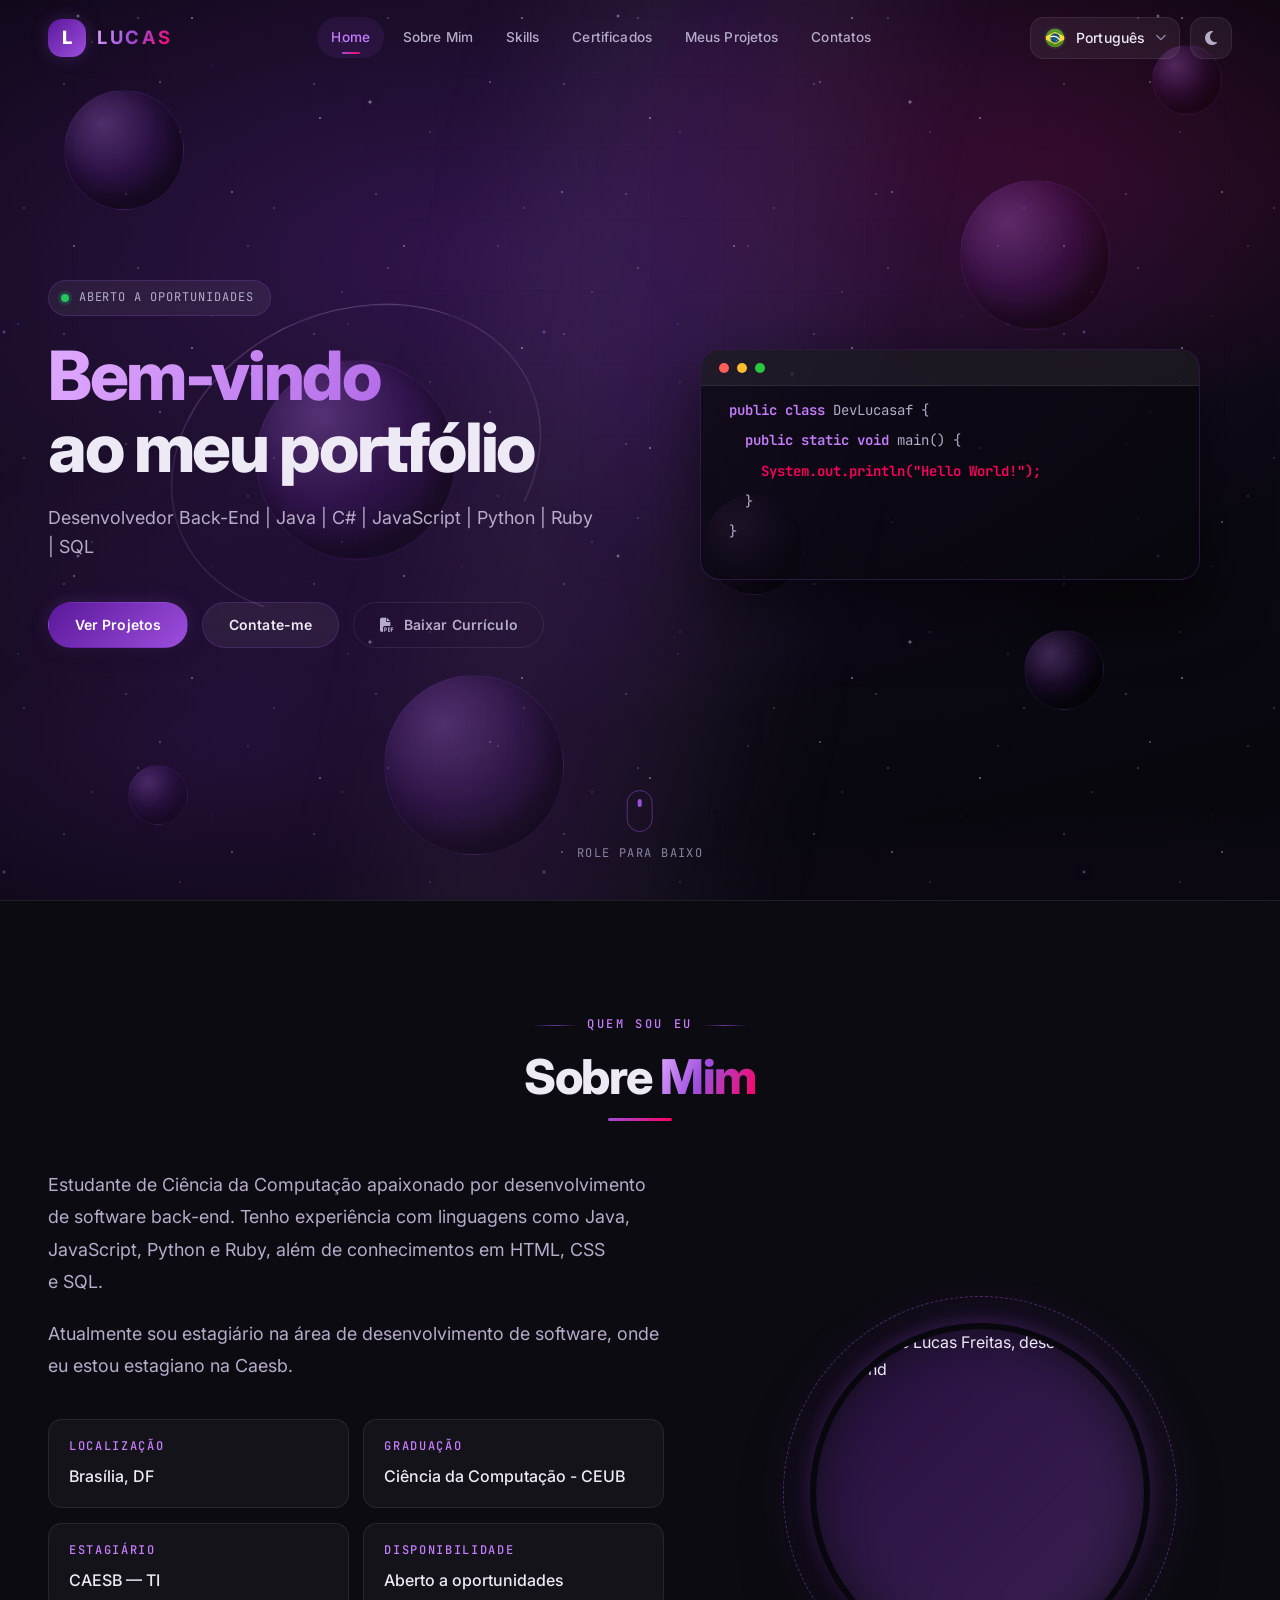
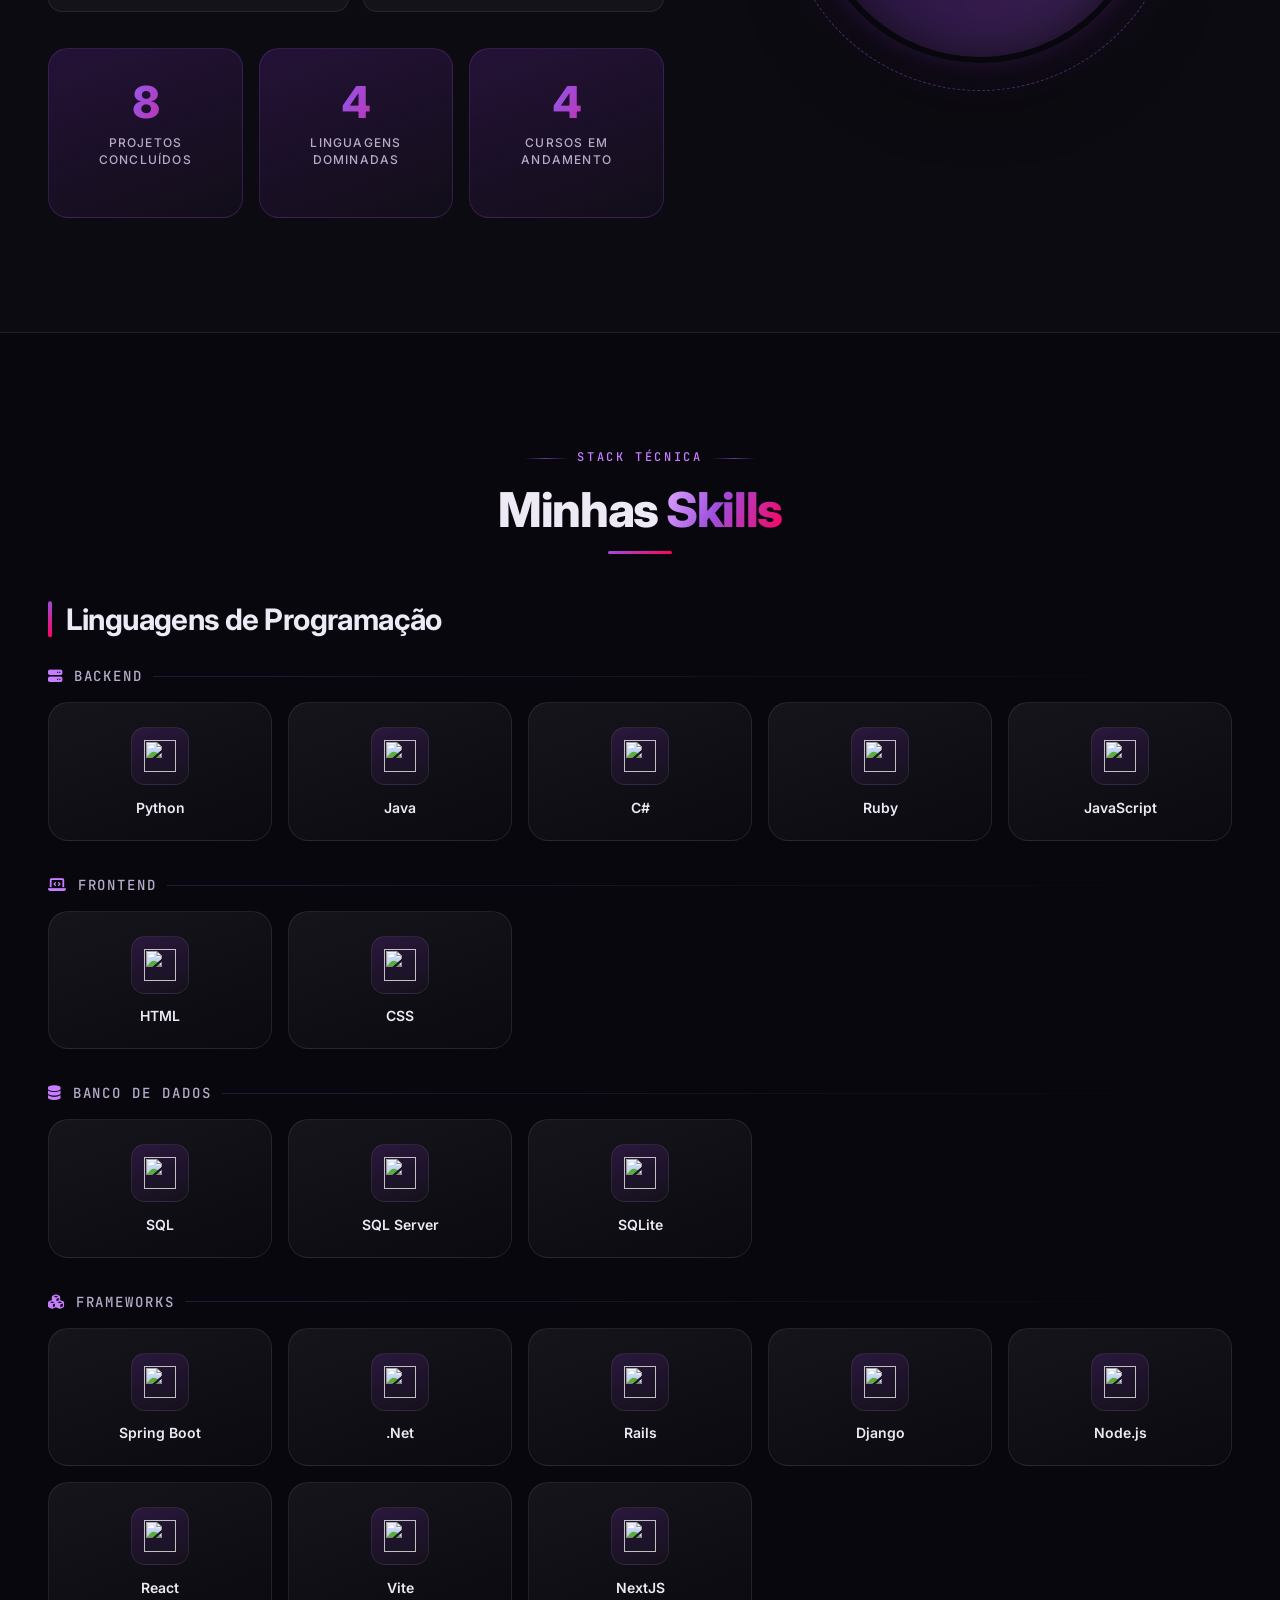
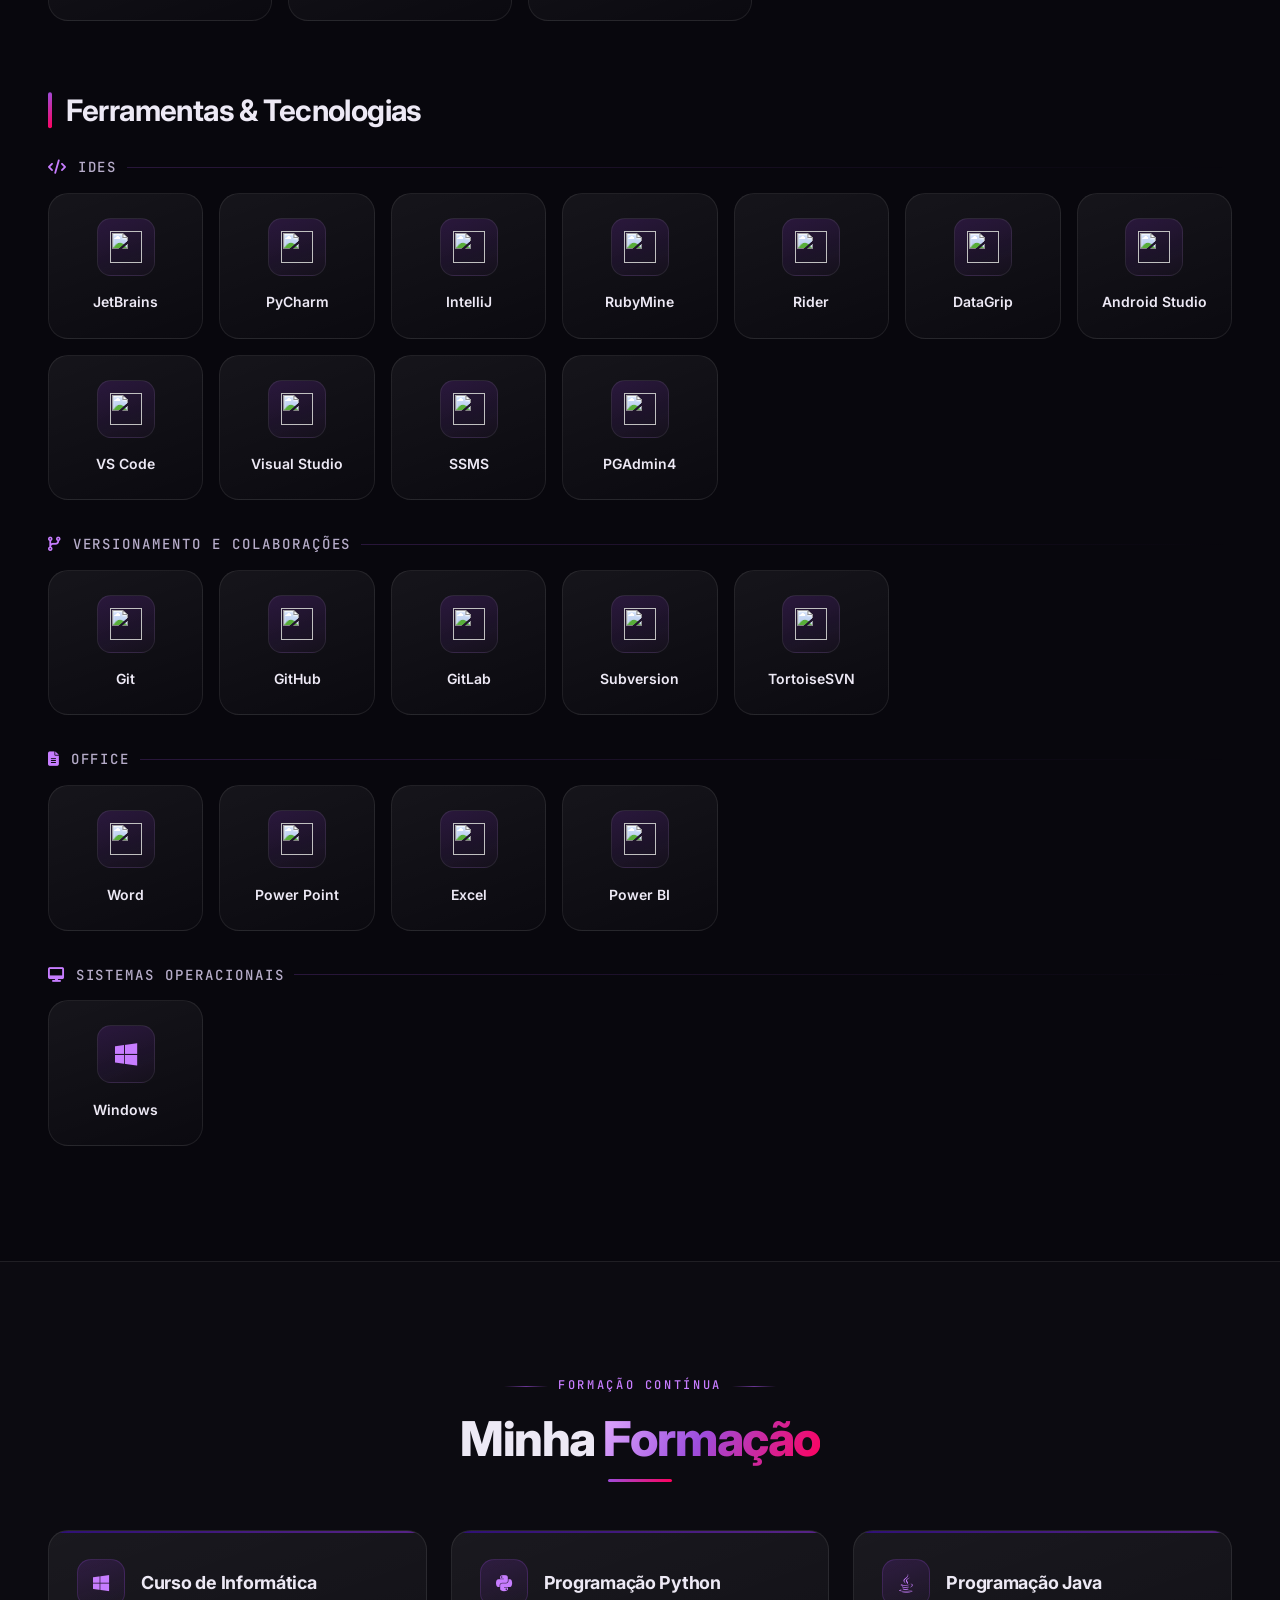
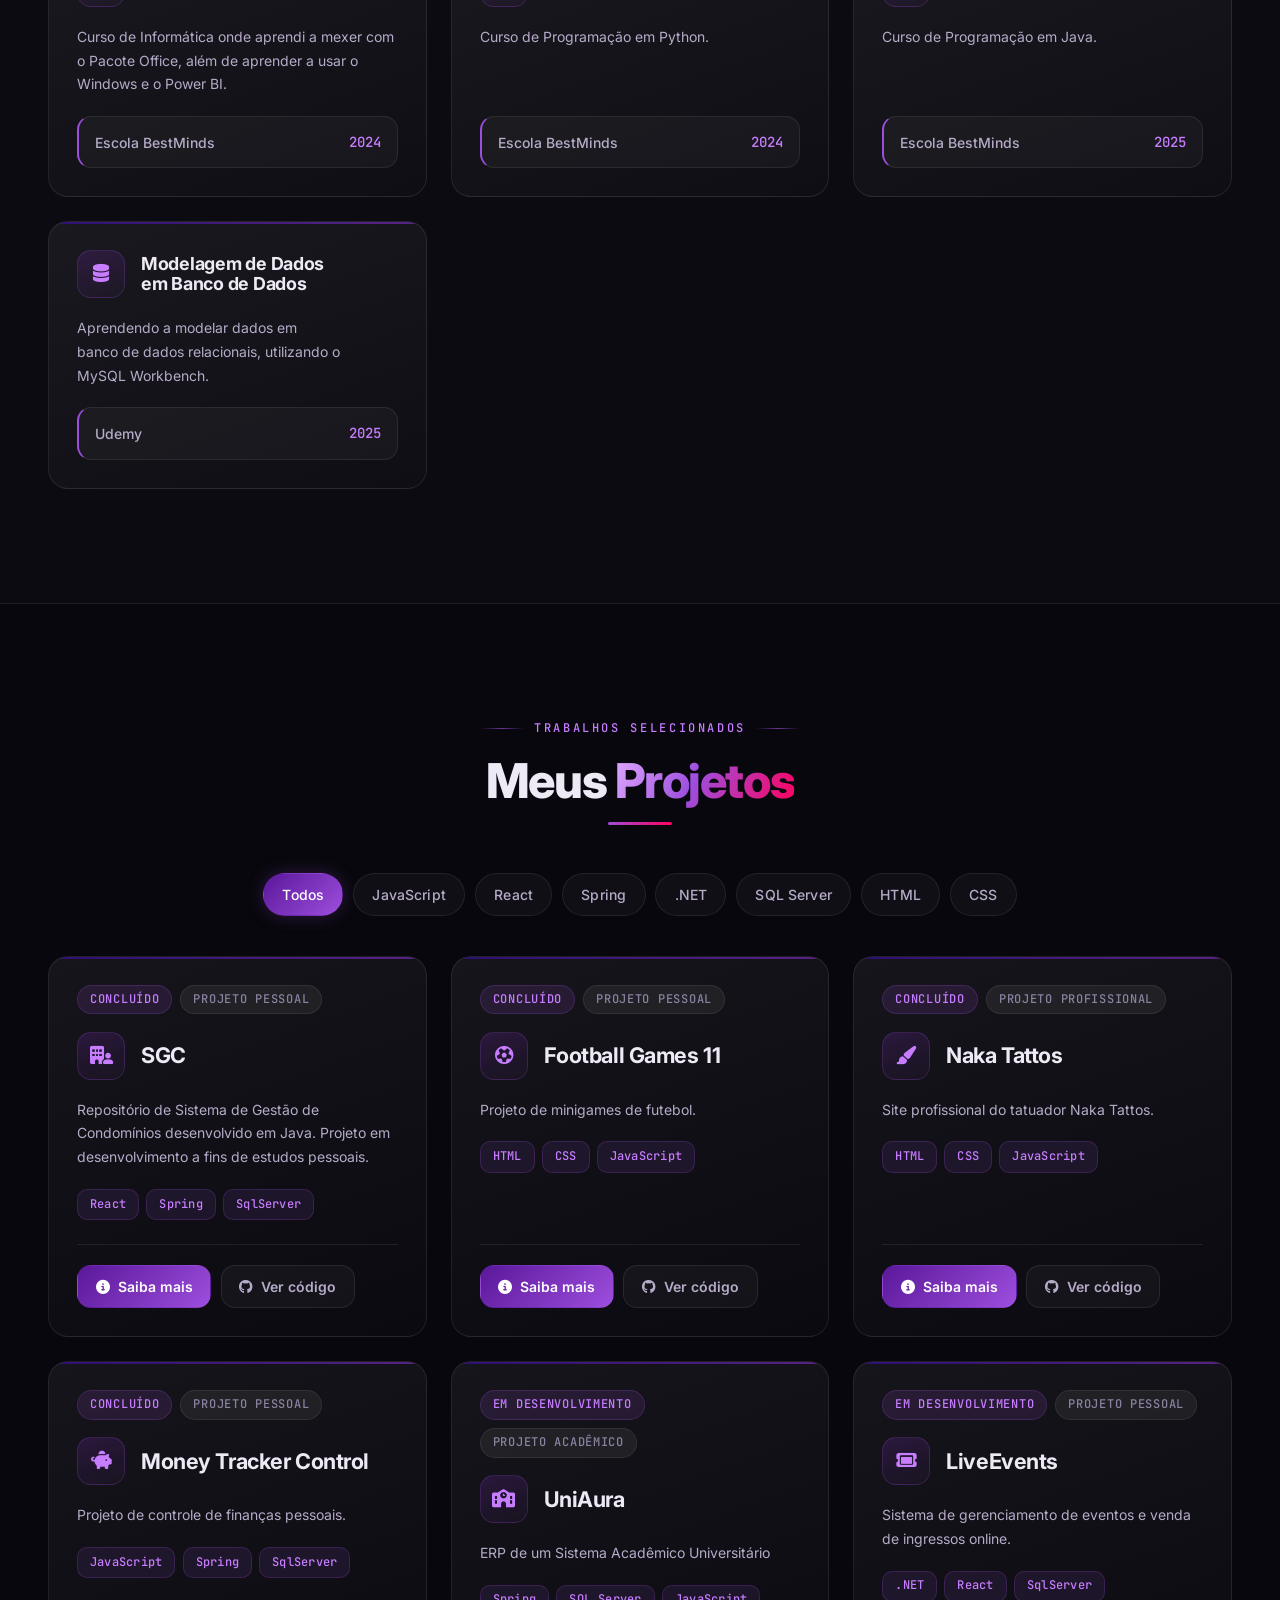
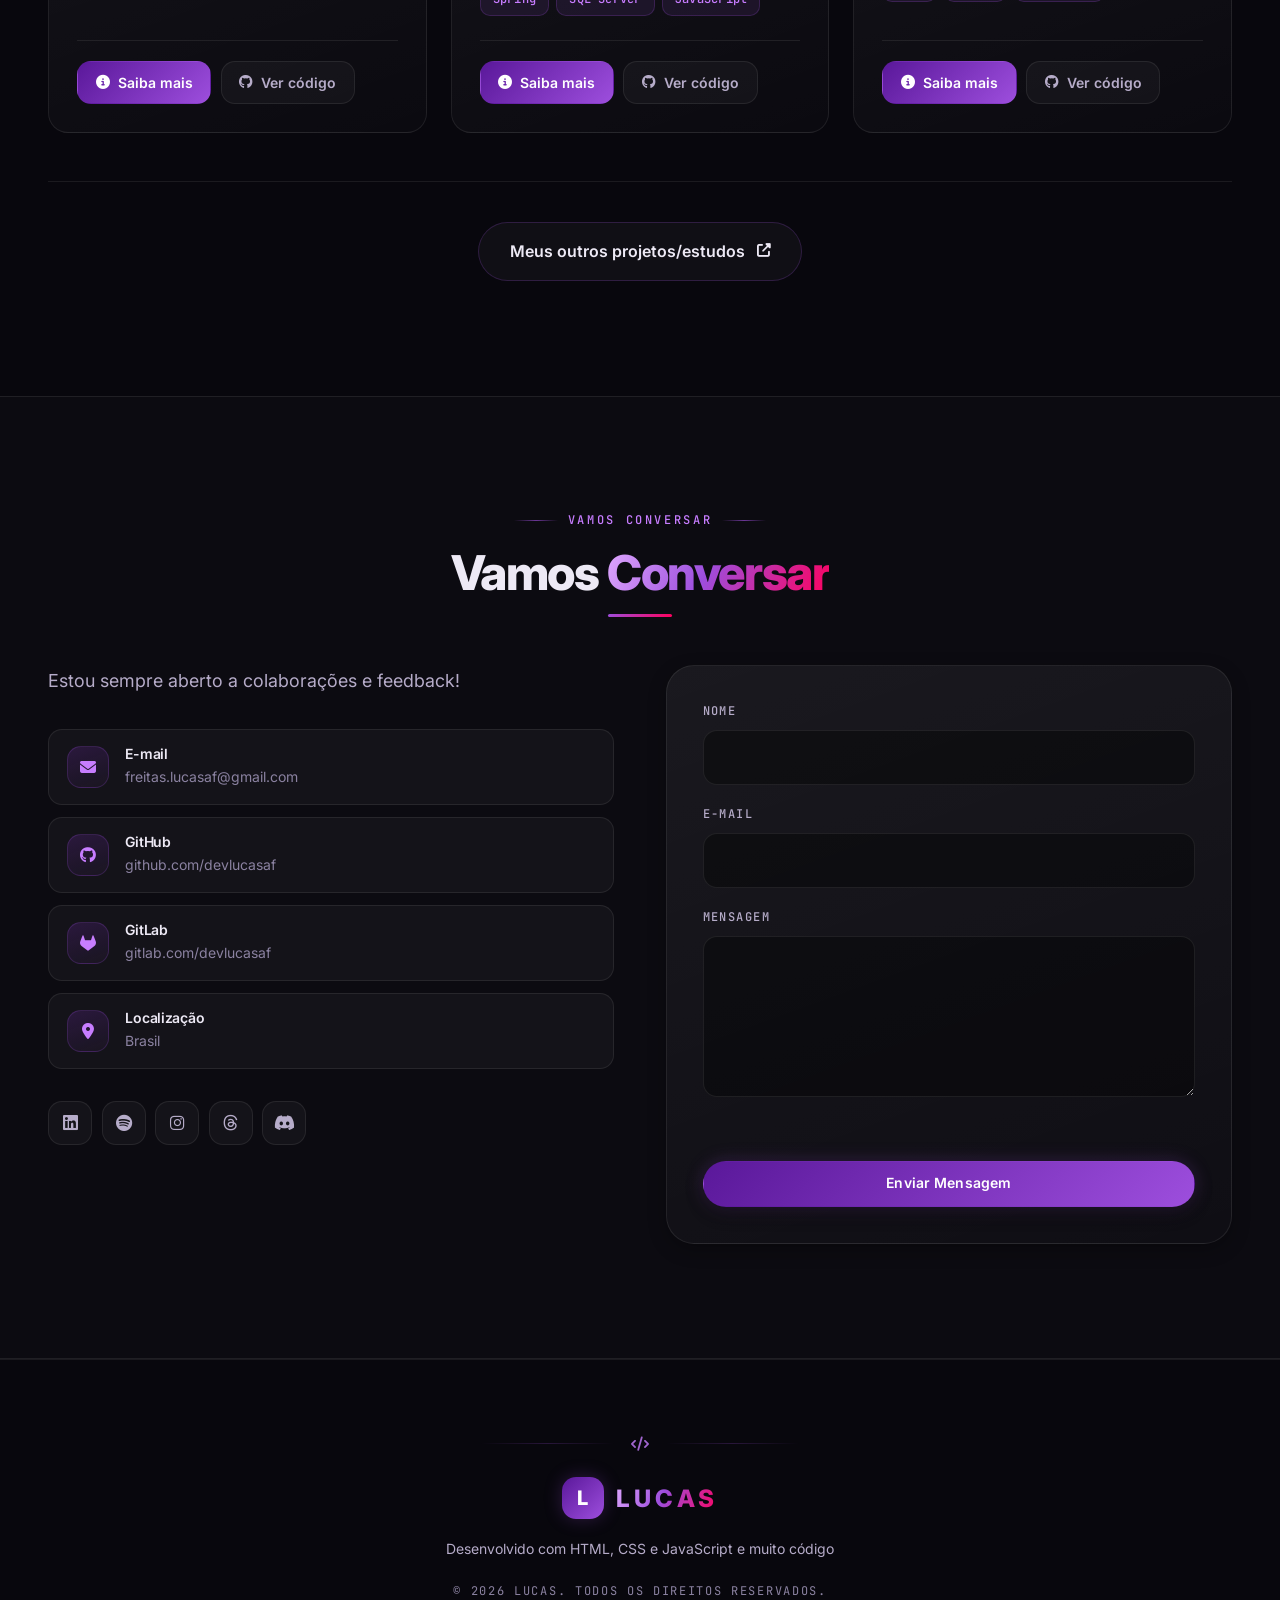
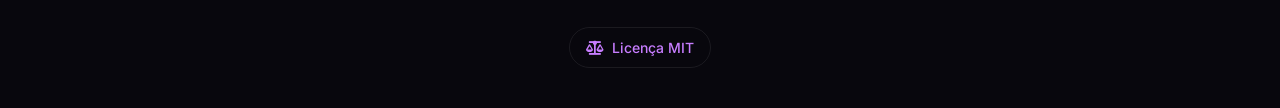
==== commit fc530ebb: "pequenas alterações" ====
--- a/index.html
+++ b/index.html
@@ -1045,7 +1045,7 @@
                             </div>
                         </div>
 
-                        <!-- ERP Academic -->
+                        <!-- UniAura -->
                         <div class="project-card" data-tech="spring sqlserver javascript">
                             <div class="project-meta">
                                 <span class="project-status status-em-desenvolvimento" data-key="status-em-desenvolvimento">Em desenvolvimento</span>
@@ -1055,7 +1055,7 @@
                                 <div class="project-icon">
                                     <i class="fas fa-school" aria-hidden="true"></i>
                                 </div>
-                                <h3 class="project-title" data-key="academico-project-title">ERP Academic</h3>
+                                <h3 class="project-title" data-key="academico-project-title">UniAura</h3>
                             </div>
                             <p class="project-description" data-key="academico-project-desc">
                                 Sistema acadêmico para gerenciar alunos, professores, turmas, disciplinas e matrículas.
@@ -1070,7 +1070,7 @@
                                     <i class="fas fa-circle-info" aria-hidden="true"></i>
                                     <span data-key="learn-more">Saiba mais</span>
                                 </button>
-                                <a href="https://github.com/devlucasaf/ERP-Academic-School-System" target="_blank" rel="noopener noreferrer" class="project-code-link" aria-label="Ver código no GitHub">
+                                <a href="https://github.com/devlucasaf/UniAura" target="_blank" rel="noopener noreferrer" class="project-code-link" aria-label="Ver código no GitHub">
                                     <i class="fab fa-github" aria-hidden="true"></i>
                                     <span data-key="view-code">Ver código</span>
                                 </a>
@@ -1087,7 +1087,7 @@
                                 <div class="project-icon">
                                     <i class="fas fa-ticket"></i>
                                 </div>
-                                <h3 class="project-title" data-key="liveevents-project-title">LiveEvents-Ticket</h3>
+                                <h3 class="project-title" data-key="liveevents-project-title">LiveEvents</h3>
                             </div>
                             <p class="project-description" data-key="liveevents-project-desc">
                                 Sistema de gerenciamento de eventos e venda de ingressos online.
@@ -1098,11 +1098,11 @@
                                 <span class="tech-tag">SqlServer</span>
                             </div>
                             <div class="project-actions">
-                                <button type="button" class="project-details-btn" data-project="liveevents-ticket" aria-haspopup="dialog">
+                                <button type="button" class="project-details-btn" data-project="liveevents" aria-haspopup="dialog">
                                     <i class="fas fa-circle-info" aria-hidden="true"></i>
                                     <span data-key="learn-more">Saiba mais</span>
                                 </button>
-                                <a href="https://github.com/devlucasaf/LiveEvents-Ticket" target="_blank" rel="noopener noreferrer" class="project-code-link" aria-label="Ver código no GitHub">
+                                <a href="https://github.com/devlucasaf/LiveEvents" target="_blank" rel="noopener noreferrer" class="project-code-link" aria-label="Ver código no GitHub">
                                     <i class="fab fa-github" aria-hidden="true"></i>
                                     <span data-key="view-code">Ver código</span>
                                 </a>
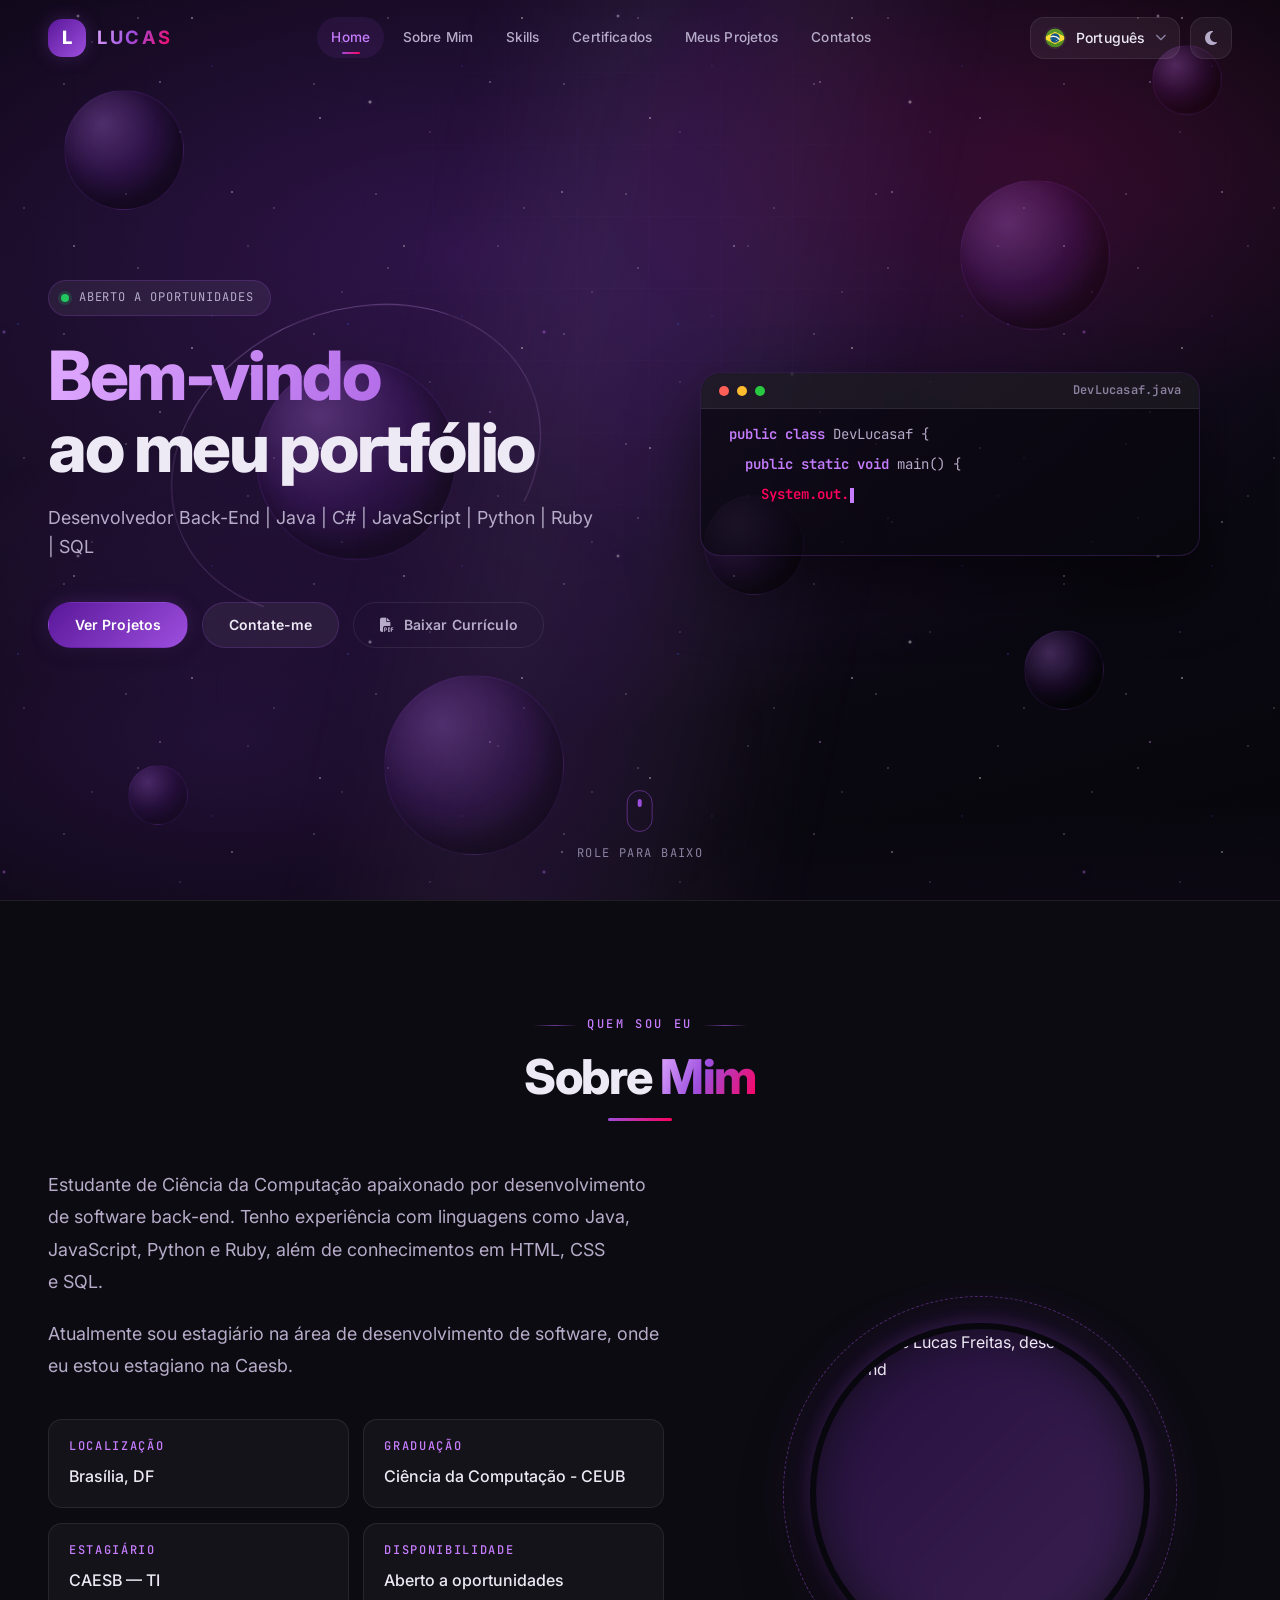
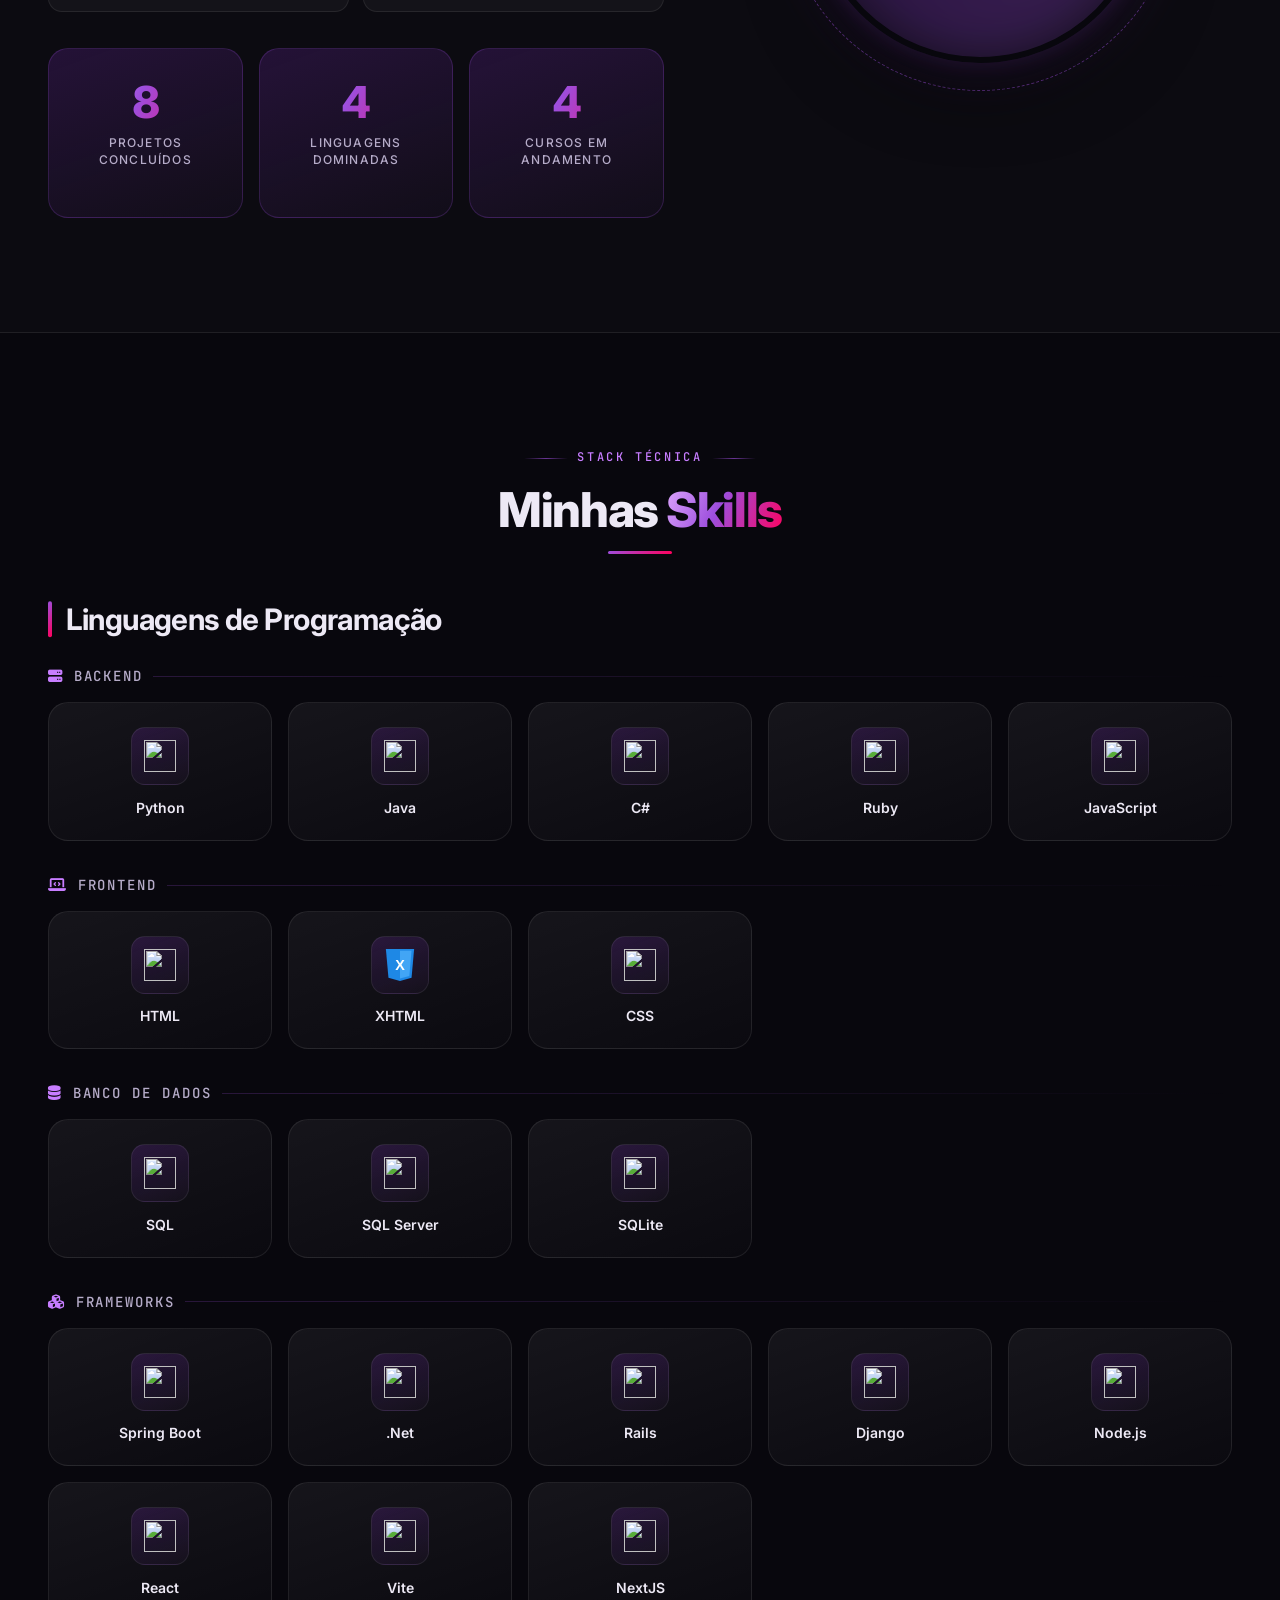
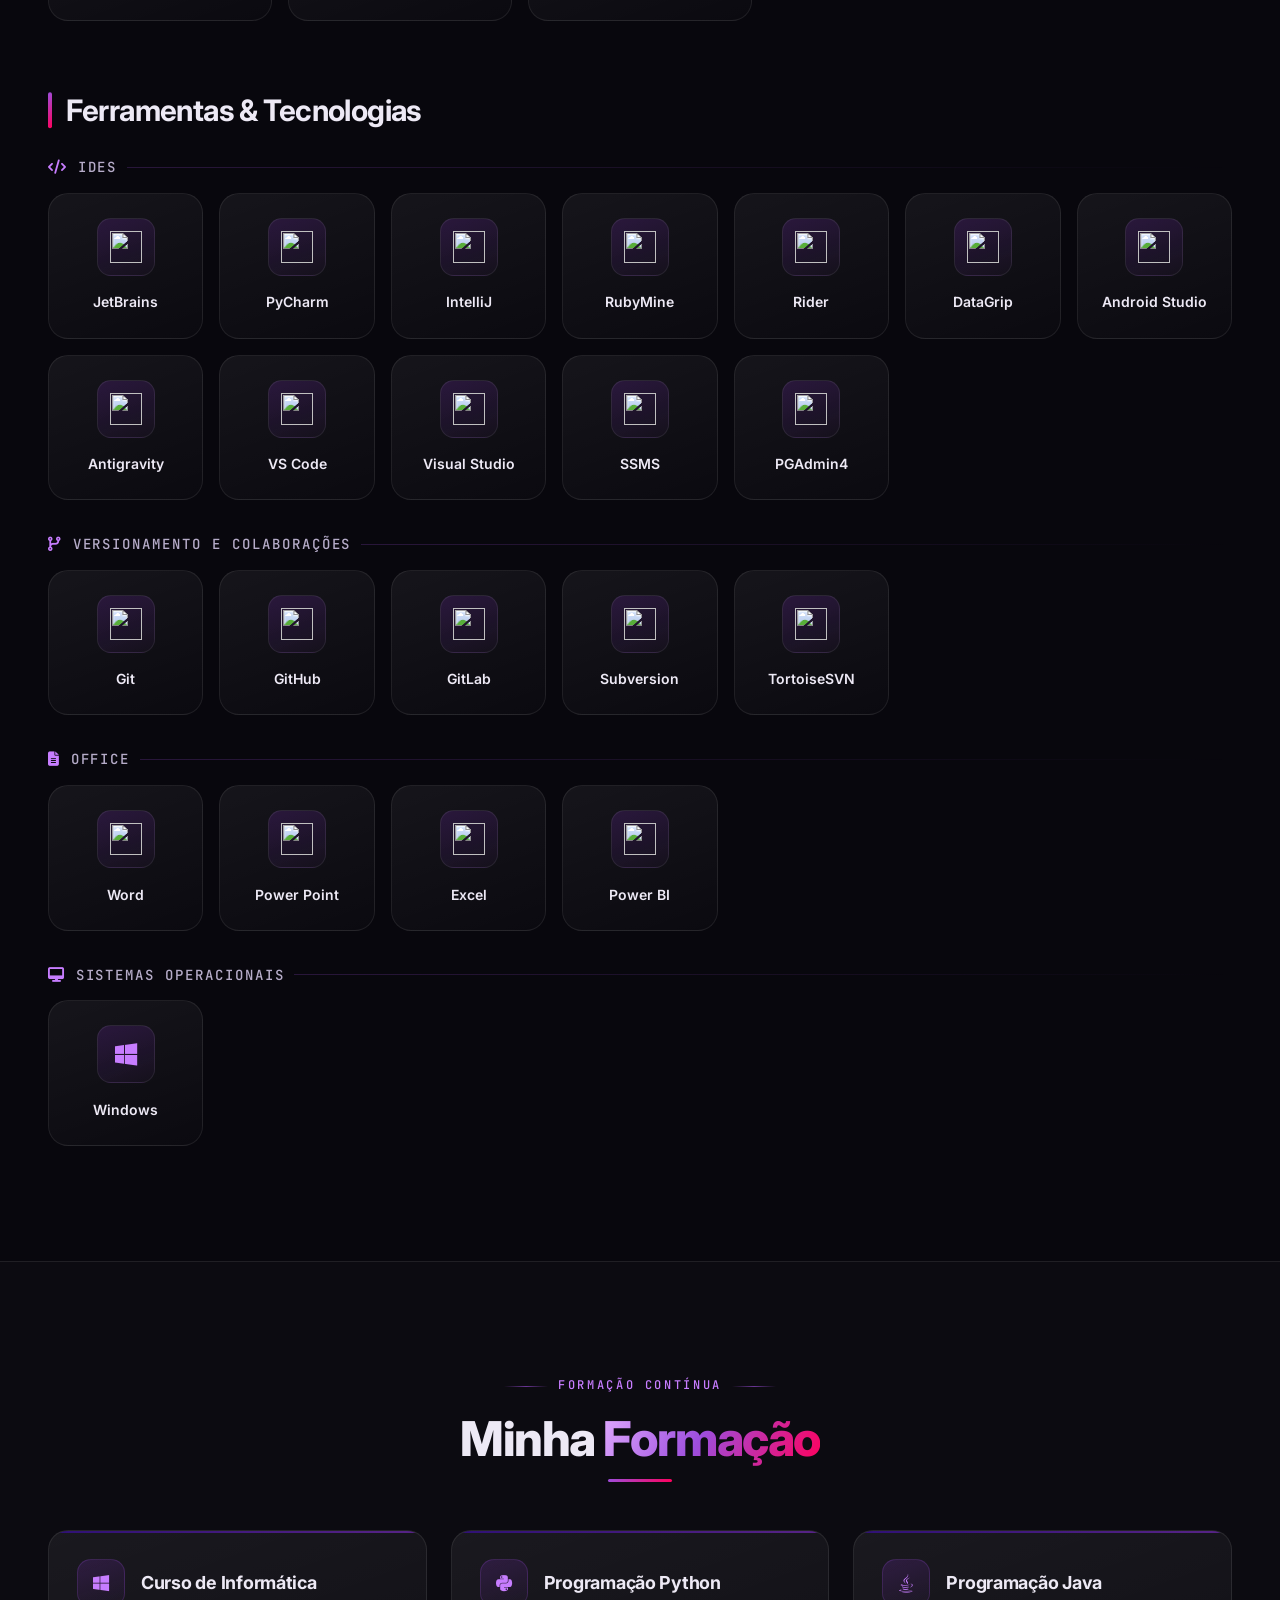
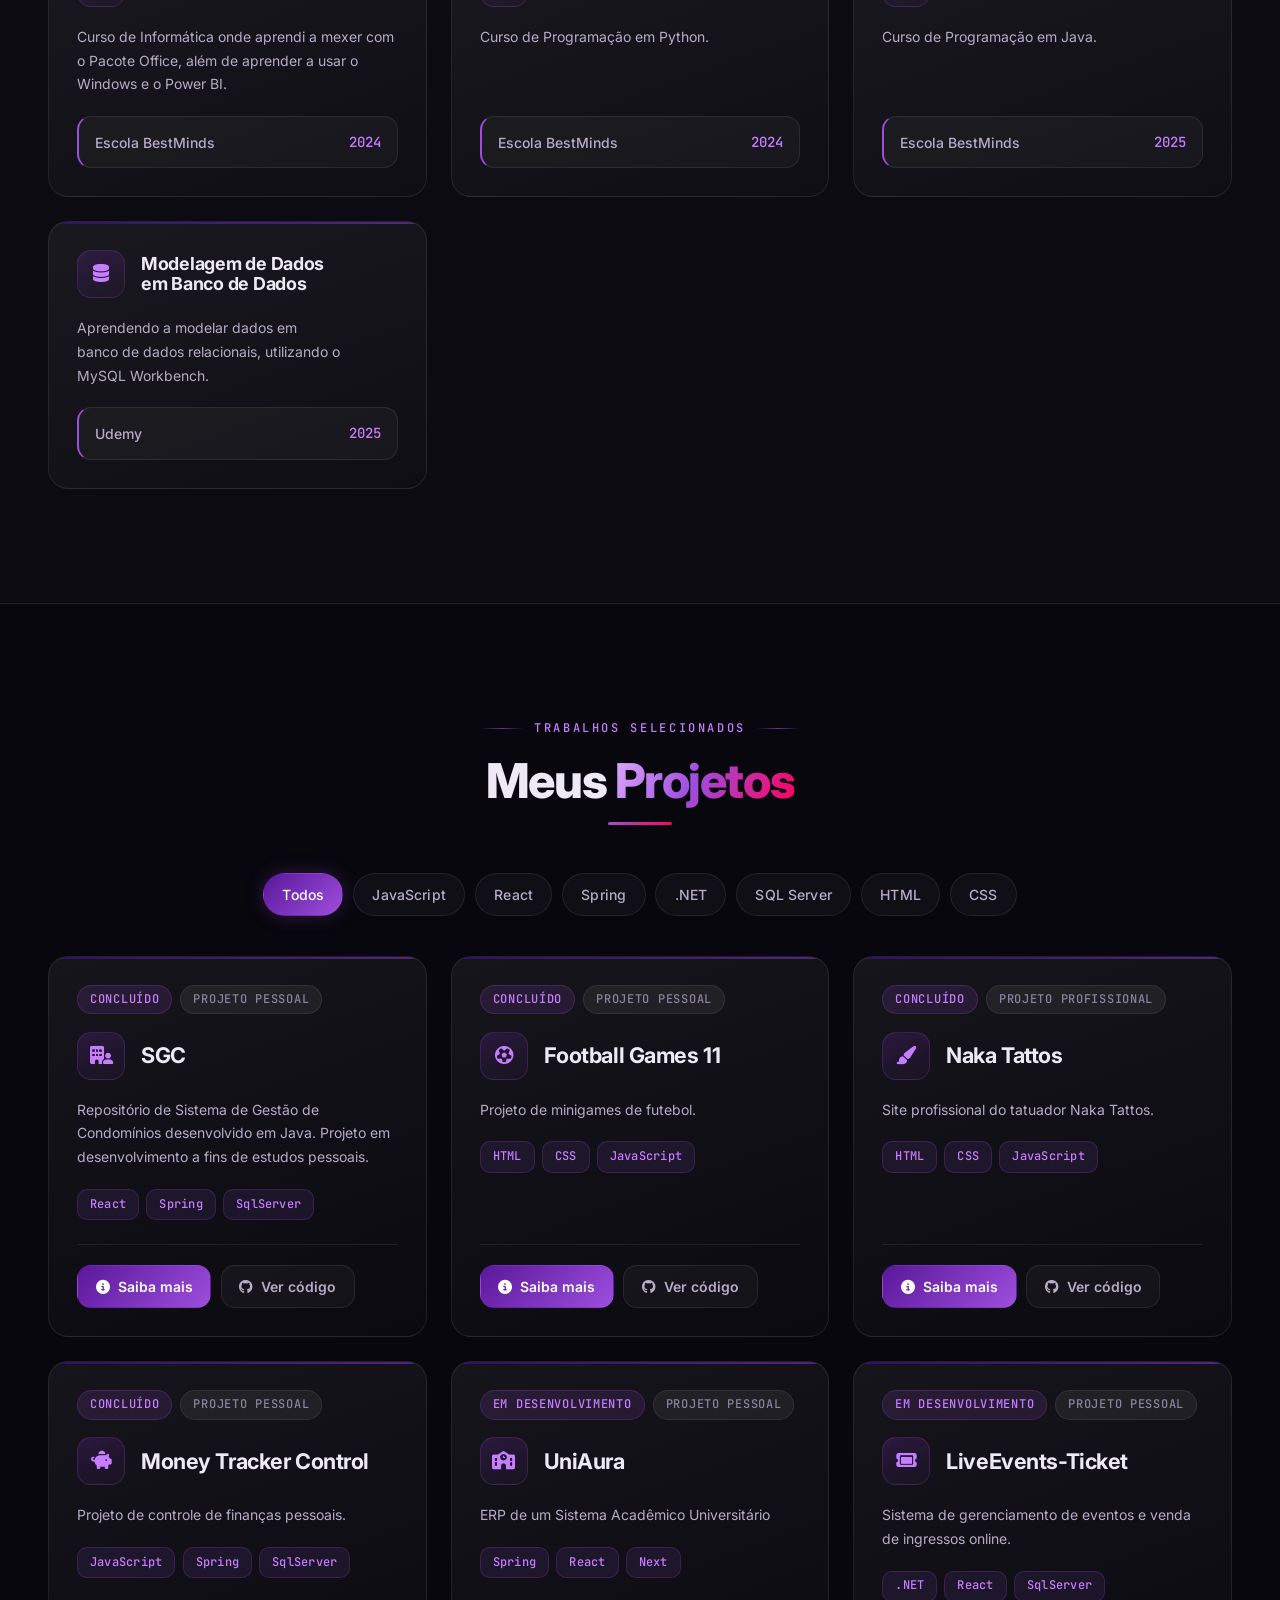
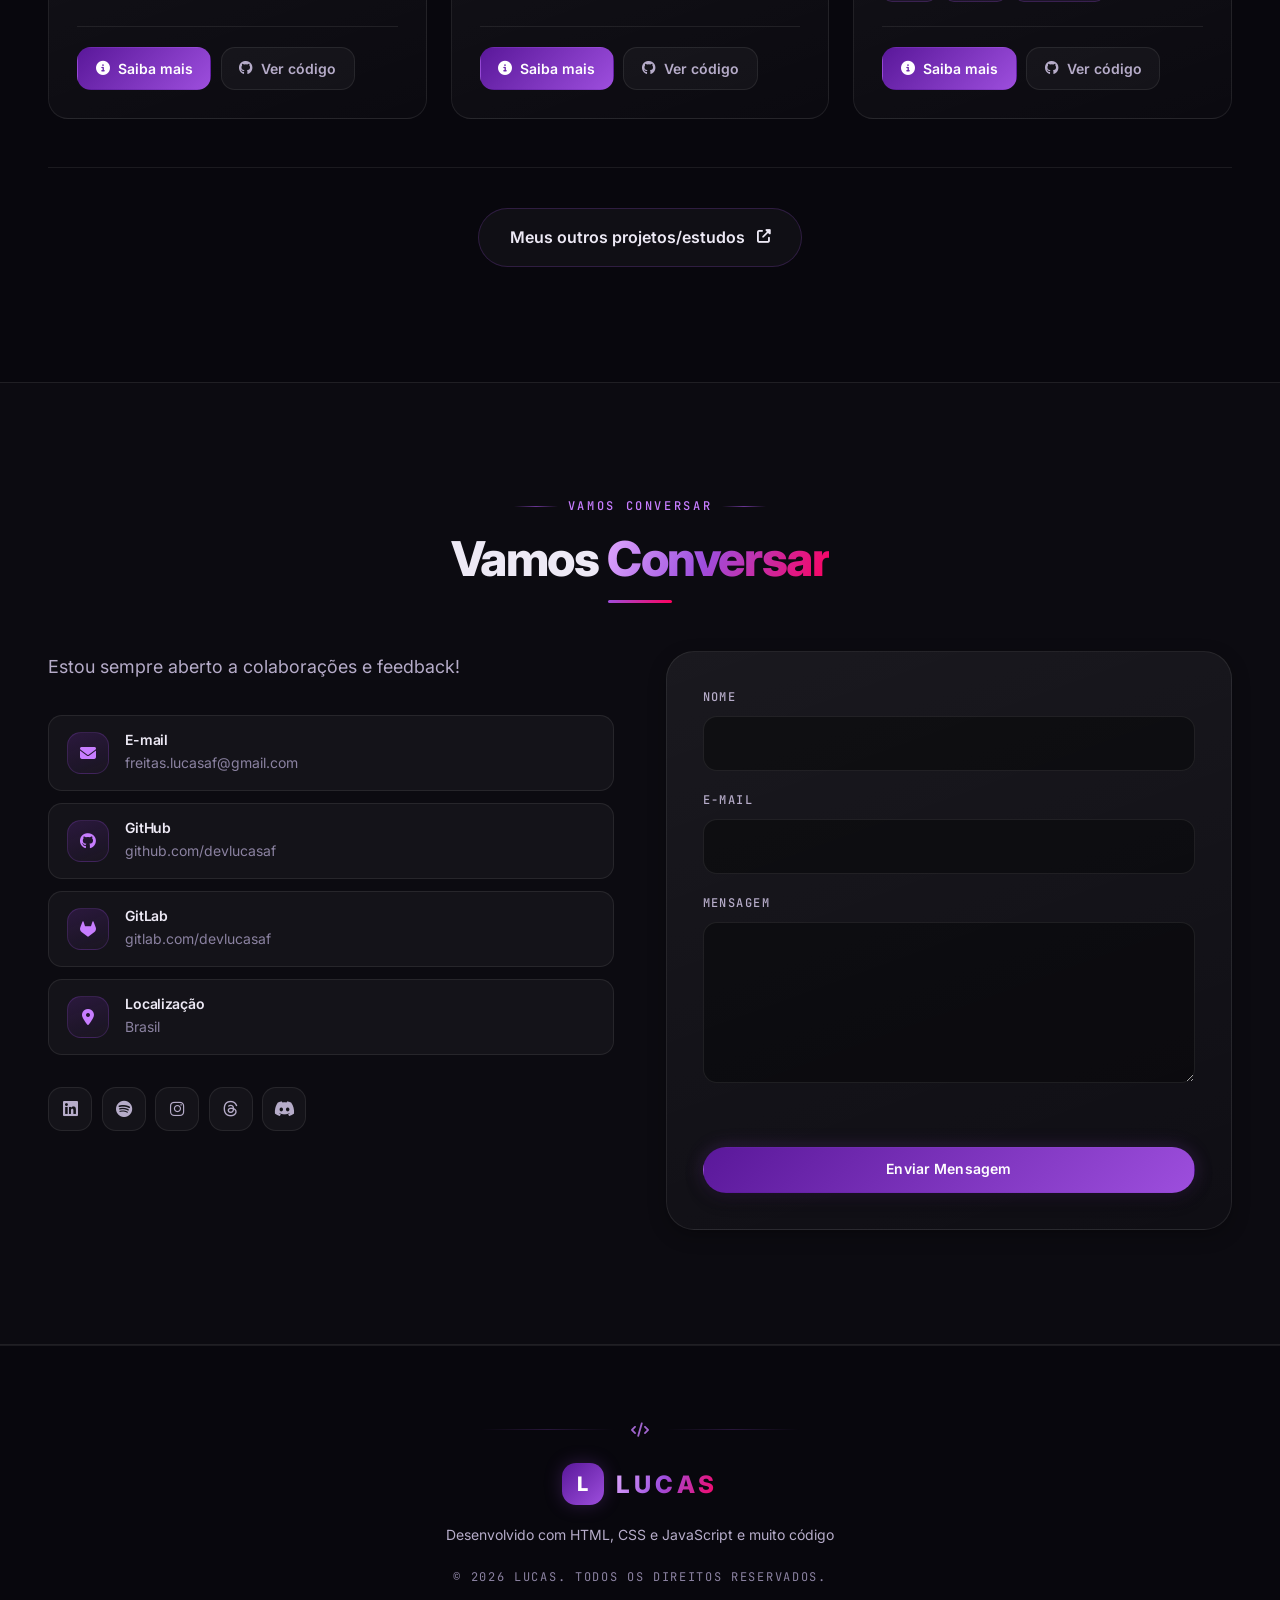
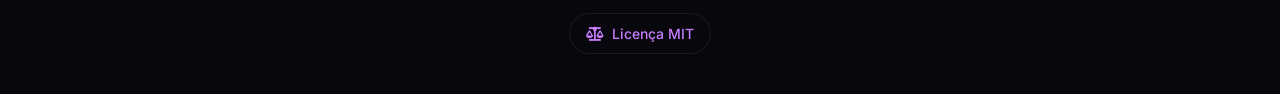
==== commit a57da235: "adiciona uma animação no terminal" ====
--- a/index.html
+++ b/index.html
@@ -150,12 +150,15 @@
                         </div>
                     </div>
                     <div class="hero-visual">
-                        <div class="code-animation" aria-hidden="true">
-                            <div class="code-line"><span class="code-keyword">public class</span> DevLucasaf {</div>
-                            <div class="code-line">&nbsp;&nbsp;<span class="code-keyword">public static void</span> main() {</div>
-                            <div class="code-line">&nbsp;&nbsp;&nbsp;&nbsp;<span class="code-function">System.out.println("Hello World!");</span></div>
-                            <div class="code-line">&nbsp;&nbsp;}</div>
-                            <div class="code-line">}</div>
+                        <div class="code-animation" id="codeAnimation" tabindex="0" role="button" aria-label="DevLucasaf.java — clique para reiniciar a animação de código">
+                            <span class="code-window-filename">DevLucasaf.java</span>
+                            <div class="code-body" id="codeAnimationBody">
+                                <noscript><div class="code-line"><span class="code-keyword">public class</span> DevLucasaf {</div>
+                                <div class="code-line">&nbsp;&nbsp;<span class="code-keyword">public static void</span> main() {</div>
+                                <div class="code-line">&nbsp;&nbsp;&nbsp;&nbsp;<span class="code-function">System.out.println("Hello World!");</span></div>
+                                <div class="code-line">&nbsp;&nbsp;}</div>
+                                <div class="code-line">}</div></noscript>
+                            </div>
                         </div>
                     </div>
                 </div>
@@ -341,6 +344,19 @@
                                         </div>
                                         <h4 class="skill-name" data-key="html">HTML</h4>
                                     </div>
+                                    <div class="skill-card" data-tech="xhtml">
+                                        <div class="skill-icon">
+                                            <img
+                                                src="data:image/svg+xml;utf8,%3Csvg xmlns='http://www.w3.org/2000/svg' viewBox='0 0 512 512'%3E%3Cpath fill='%231e88e5' d='M71 460 30 0h452l-41 460-185 52z'/%3E%3Cpath fill='%2342a5f5' d='M256 472l149-41 35-402H256z'/%3E%3Ctext x='256' y='330' font-family='Arial,sans-serif' font-size='230' font-weight='bold' text-anchor='middle' fill='%23fff'%3EX%3C/text%3E%3C/svg%3E"
+                                                alt=""
+                                                loading="lazy"
+                                                decoding="async"
+                                                width="48"
+                                                height="48"
+                                            />
+                                        </div>
+                                        <h4 class="skill-name" data-key="xhtml">XHTML</h4>
+                                    </div>
                                     <div class="skill-card" data-tech="css">
                                         <div class="skill-icon">
                                             <img 
@@ -619,6 +635,19 @@
                                             />
                                         </div>
                                         <span class="tool-name" data-key="android-studio">Android Studio</span>
+                                    </div>
+                                    <div class="tool-card" data-tool="antigravity">
+                                        <div class="tool-icon">
+                                            <img 
+                                                src="https://cdn.jsdelivr.net/gh/selfhst/icons/png/google-antigravity.png" 
+                                                alt="" 
+                                                loading="lazy" 
+                                                decoding="async" 
+                                                width="40" 
+                                                height="40" 
+                                            />
+                                        </div>
+                                        <span class="tool-name" data-key="antigravity">Antigravity</span>
                                     </div>
                                     <div class="tool-card" data-tool="vs-code">
                                         <div class="tool-icon">
@@ -1045,11 +1074,11 @@
                             </div>
                         </div>
 
-                        <!-- UniAura -->
+                        <!-- UniaAura -->
                         <div class="project-card" data-tech="spring sqlserver javascript">
                             <div class="project-meta">
                                 <span class="project-status status-em-desenvolvimento" data-key="status-em-desenvolvimento">Em desenvolvimento</span>
-                                <span class="project-type" data-key="type-academic">Projeto acadêmico</span>
+                                <span class="project-type" data-key="type-academic">Projeto pessoal</span>
                             </div>
                             <div class="project-header">
                                 <div class="project-icon">
@@ -1062,15 +1091,15 @@
                             </p>
                             <div class="project-tech">
                                 <span class="tech-tag">Spring</span>
-                                <span class="tech-tag">SQL Server</span>
-                                <span class="tech-tag">JavaScript</span>
+                                <span class="tech-tag">React</span>
+                                <span class="tech-tag">Next</span>
                             </div>
                             <div class="project-actions">
                                 <button type="button" class="project-details-btn" data-project="erp-academic" aria-haspopup="dialog">
                                     <i class="fas fa-circle-info" aria-hidden="true"></i>
                                     <span data-key="learn-more">Saiba mais</span>
                                 </button>
-                                <a href="https://github.com/devlucasaf/UniAura" target="_blank" rel="noopener noreferrer" class="project-code-link" aria-label="Ver código no GitHub">
+                                <a href="https://github.com/devlucasaf/ERP-Academic-School-System" target="_blank" rel="noopener noreferrer" class="project-code-link" aria-label="Ver código no GitHub">
                                     <i class="fab fa-github" aria-hidden="true"></i>
                                     <span data-key="view-code">Ver código</span>
                                 </a>
@@ -1087,7 +1116,7 @@
                                 <div class="project-icon">
                                     <i class="fas fa-ticket"></i>
                                 </div>
-                                <h3 class="project-title" data-key="liveevents-project-title">LiveEvents</h3>
+                                <h3 class="project-title" data-key="liveevents-project-title">LiveEvents-Ticket</h3>
                             </div>
                             <p class="project-description" data-key="liveevents-project-desc">
                                 Sistema de gerenciamento de eventos e venda de ingressos online.
@@ -1098,11 +1127,11 @@
                                 <span class="tech-tag">SqlServer</span>
                             </div>
                             <div class="project-actions">
-                                <button type="button" class="project-details-btn" data-project="liveevents" aria-haspopup="dialog">
+                                <button type="button" class="project-details-btn" data-project="liveevents-ticket" aria-haspopup="dialog">
                                     <i class="fas fa-circle-info" aria-hidden="true"></i>
                                     <span data-key="learn-more">Saiba mais</span>
                                 </button>
-                                <a href="https://github.com/devlucasaf/LiveEvents" target="_blank" rel="noopener noreferrer" class="project-code-link" aria-label="Ver código no GitHub">
+                                <a href="https://github.com/devlucasaf/LiveEvents-Ticket" target="_blank" rel="noopener noreferrer" class="project-code-link" aria-label="Ver código no GitHub">
                                     <i class="fab fa-github" aria-hidden="true"></i>
                                     <span data-key="view-code">Ver código</span>
                                 </a>
--- a/css/global.css
+++ b/css/global.css
@@ -889,18 +889,6 @@
     }
 }
 
-@keyframes typeWriter {
-    from {
-        opacity: 0;
-        transform: translateX(-20px);
-    }
-
-    to {
-        opacity: 1;
-        transform: translateX(0);
-    }
-}
-
 @keyframes brilhoCard {
     100% {
         left: 125%;
--- a/css/components.css
+++ b/css/components.css
@@ -1122,32 +1122,83 @@
     box-shadow: 18px 0 0 #FEBC2E, 36px 0 0 #28C840;
 }
 
+/* --- NOME DO ARQUIVO NO CANTO SUPERIOR --- */
+.code-window-filename {
+    position: absolute;
+    top: 0;
+    right: 1.1rem;
+    height: 2.25rem;
+    display: flex;
+    align-items: center;
+    font-size: var(--fs-xs, 0.75rem);
+    font-weight: 600;
+    letter-spacing: 0.02em;
+    color: var(--text-muted);
+    z-index: 1;
+    pointer-events: none;
+}
+
+.code-animation {
+    cursor: pointer;
+    transform: perspective(900px) rotateX(var(--rot-x, 0deg)) rotateY(var(--rot-y, 0deg)) scale(var(--escala, 1));
+    background-image: radial-gradient(circle at var(--mx, 50%) var(--my, 50%), rgba(167, 139, 250, var(--brilho, 0)), transparent 60%);
+    will-change: transform;
+}
+
+.code-animation.is-tracking {
+    border-color: var(--border-strong);
+}
+
+.code-animation .code-body {
+    translate: var(--body-x, 0px) var(--body-y, 0px);
+}
+
+@media (prefers-reduced-motion: reduce) {
+    .code-animation {
+        transform: none;
+        background-image: none;
+    }
+
+    .code-animation .code-body {
+        translate: none;
+    }
+}
+
+.code-animation:focus-visible {
+    outline: 2px solid var(--roxo-claro);
+    outline-offset: 3px;
+}
+
+.code-body {
+    min-height: 6.5rem;
+}
+
 .code-line {
     margin-bottom: 0.45rem;
-    animation: typeWriter 0.5s var(--ease-out) forwards;
-    opacity: 0;
     color: var(--text-light);
-    white-space: nowrap;
-}
-
-.code-line:nth-child(1) {
-    animation-delay: 0.15s;
-}
-
-.code-line:nth-child(2) {
-    animation-delay: 0.35s;
-}
-
-.code-line:nth-child(3) {
-    animation-delay: 0.55s;
-}
-
-.code-line:nth-child(4) {
-    animation-delay: 0.75s;
-}
-
-.code-line:nth-child(5) {
-    animation-delay: 0.95s;
+    white-space: pre;
+}
+
+.code-cursor {
+    display: inline-block;
+    width: 0.55ch;
+    height: 1.05em;
+    margin-left: 1px;
+    vertical-align: text-bottom;
+    background: var(--roxo-claro);
+    animation: cursorPiscar 0.85s step-end infinite;
+}
+
+@keyframes cursorPiscar {
+    0%, 
+    49% {
+        opacity: 1;
+    }
+
+    50%, 
+    100% {
+        opacity: 0;
+    }
 }
 
 .code-keyword {
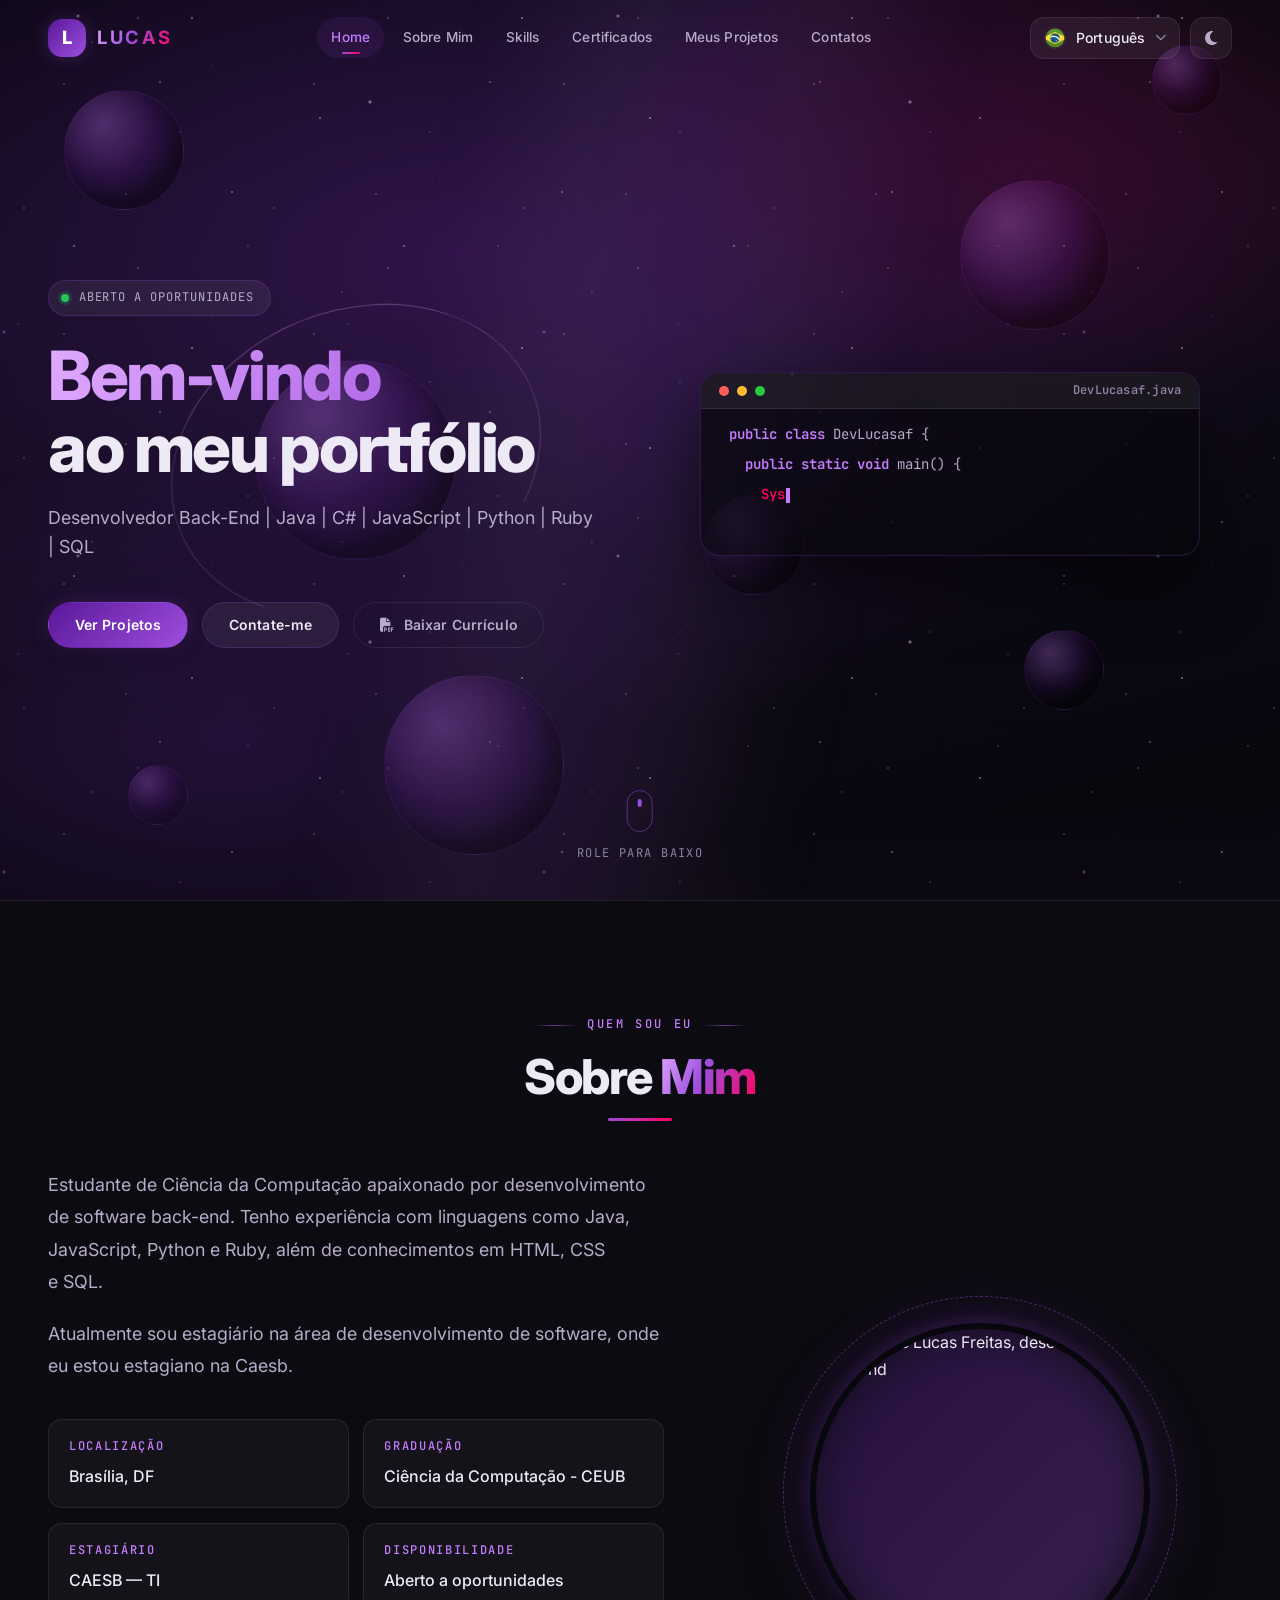
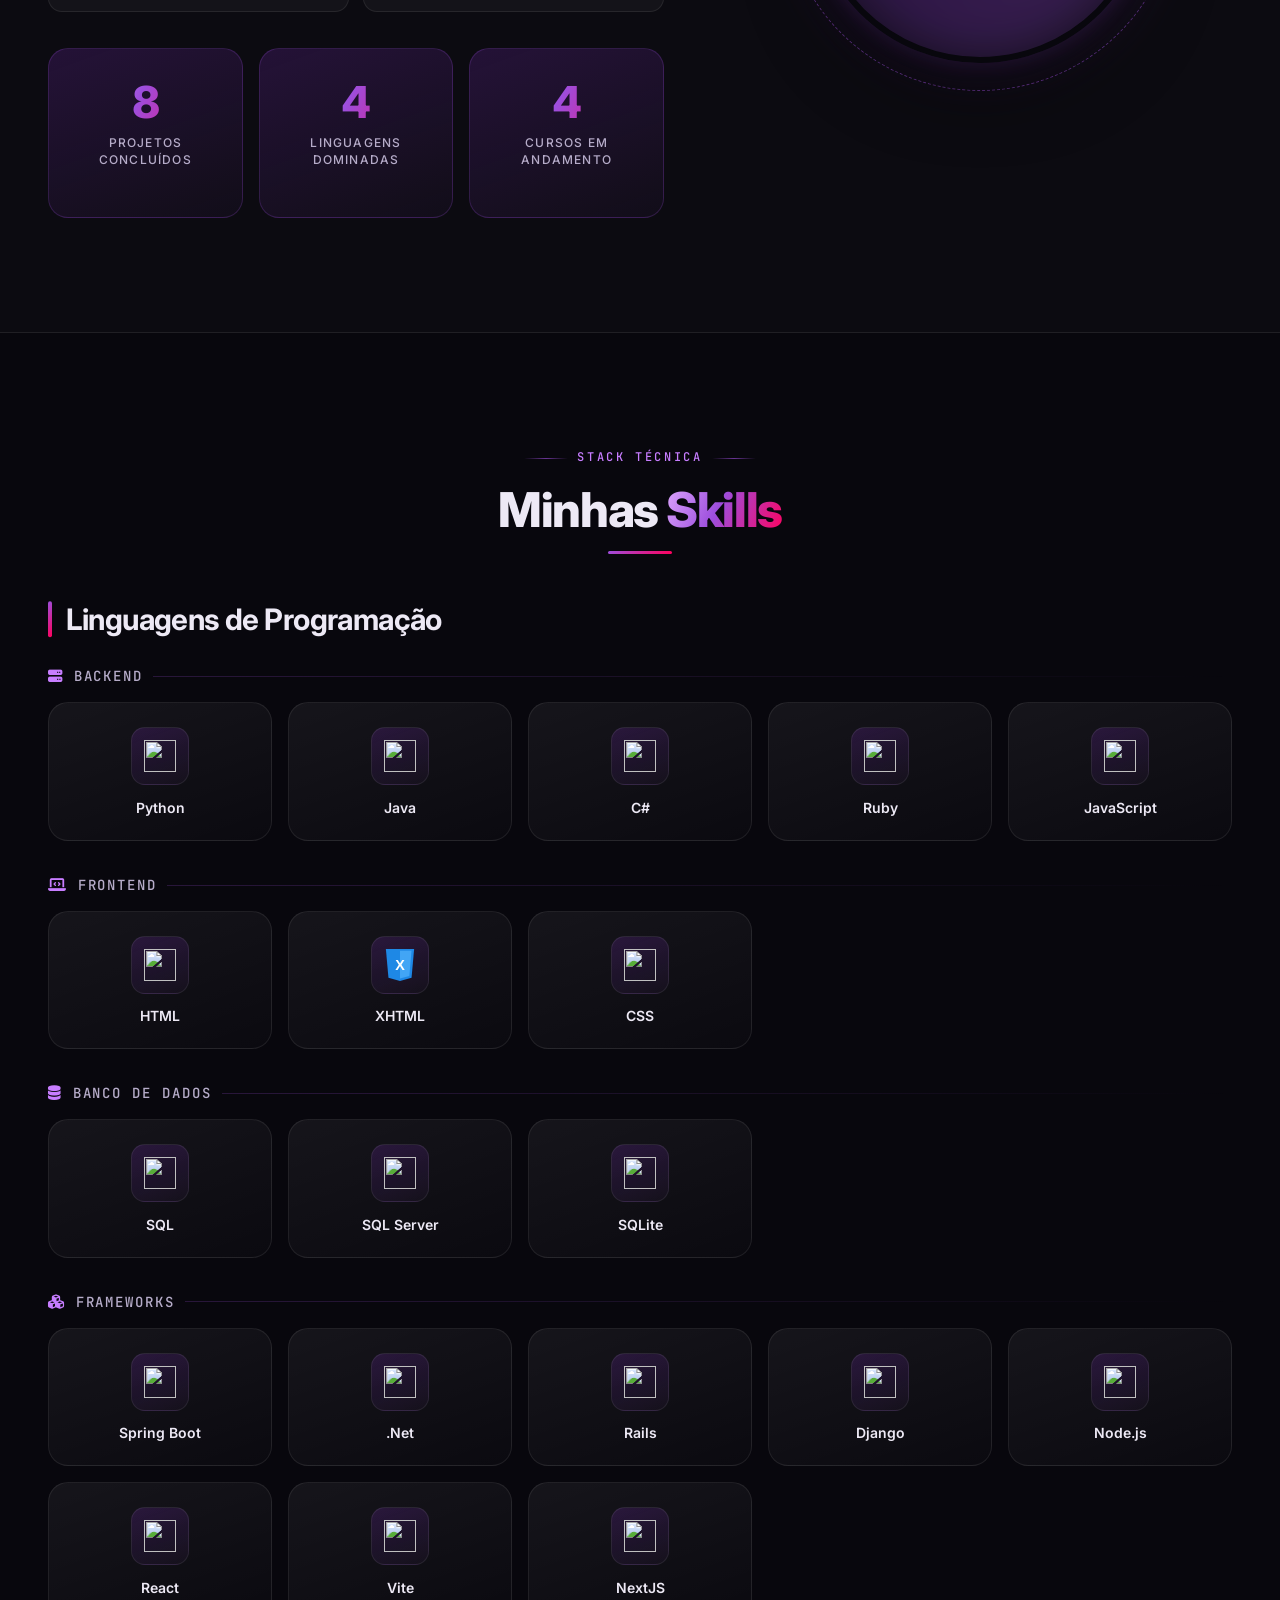
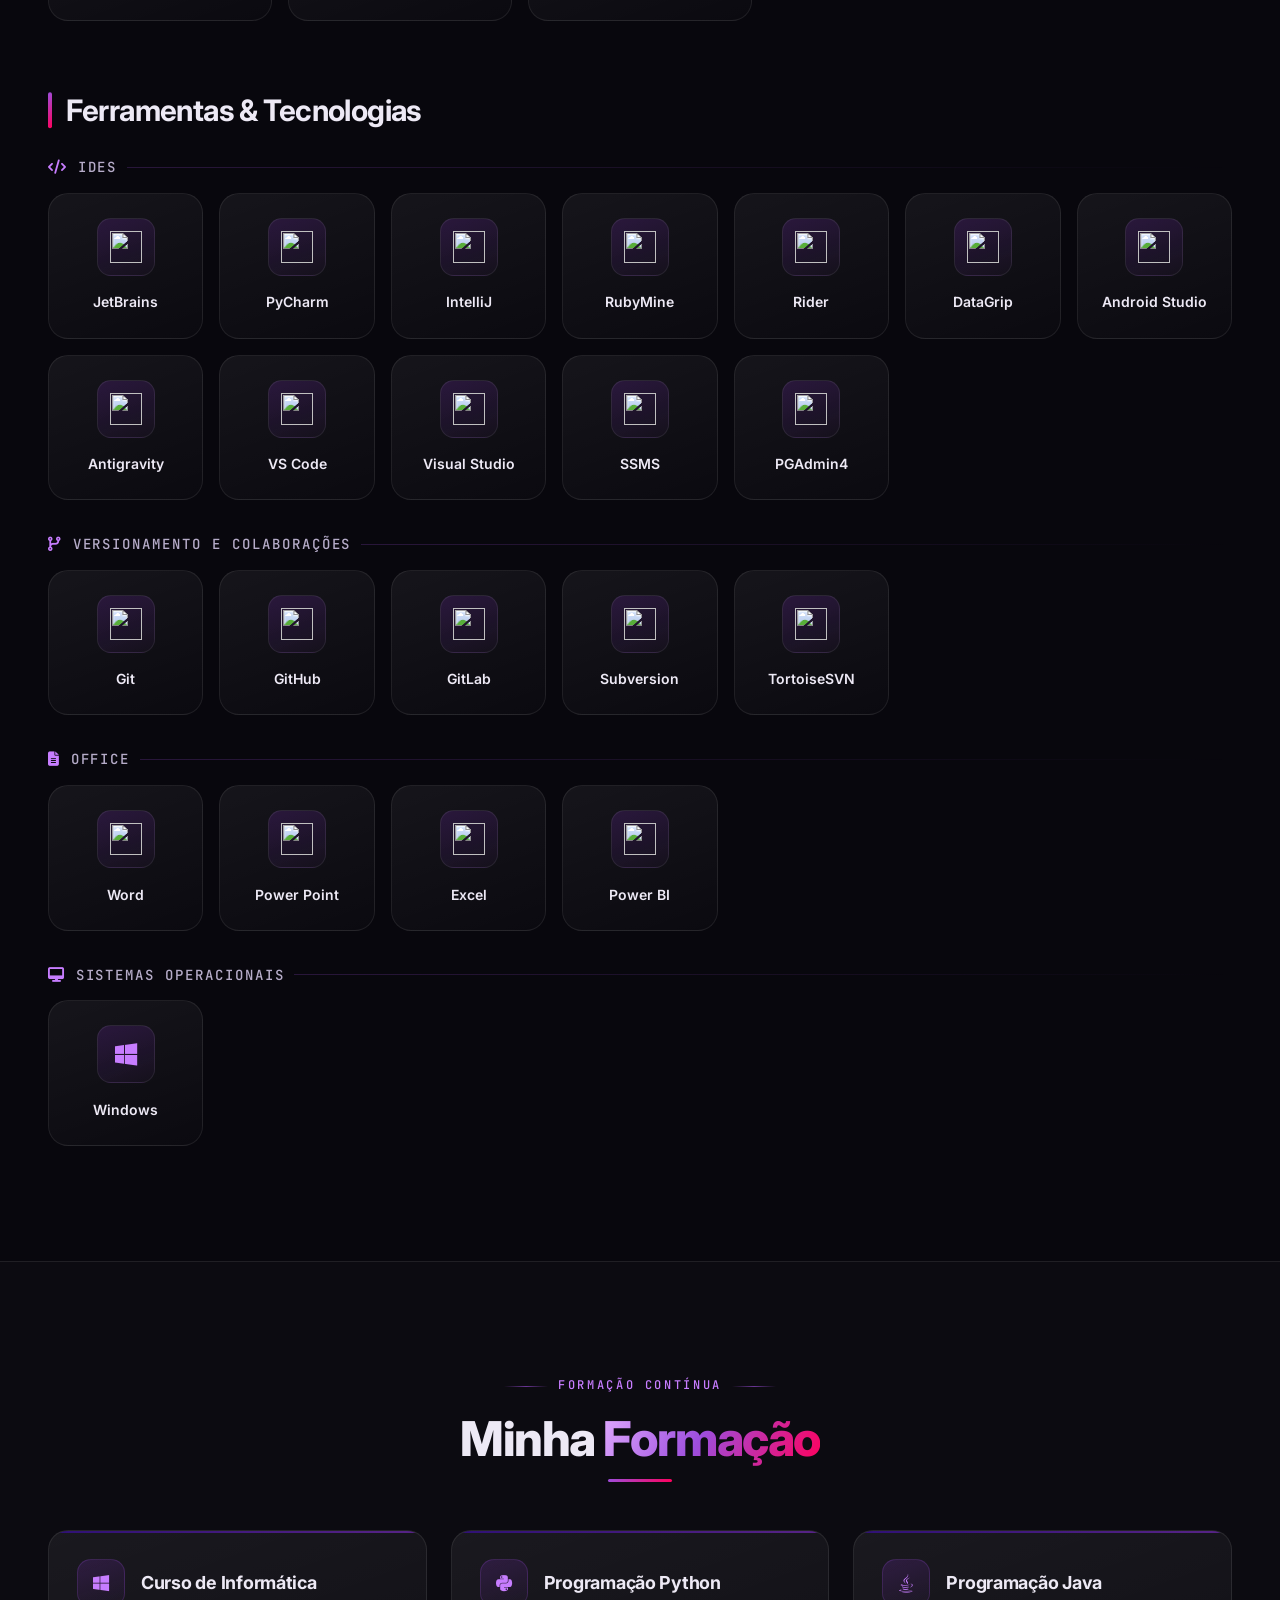
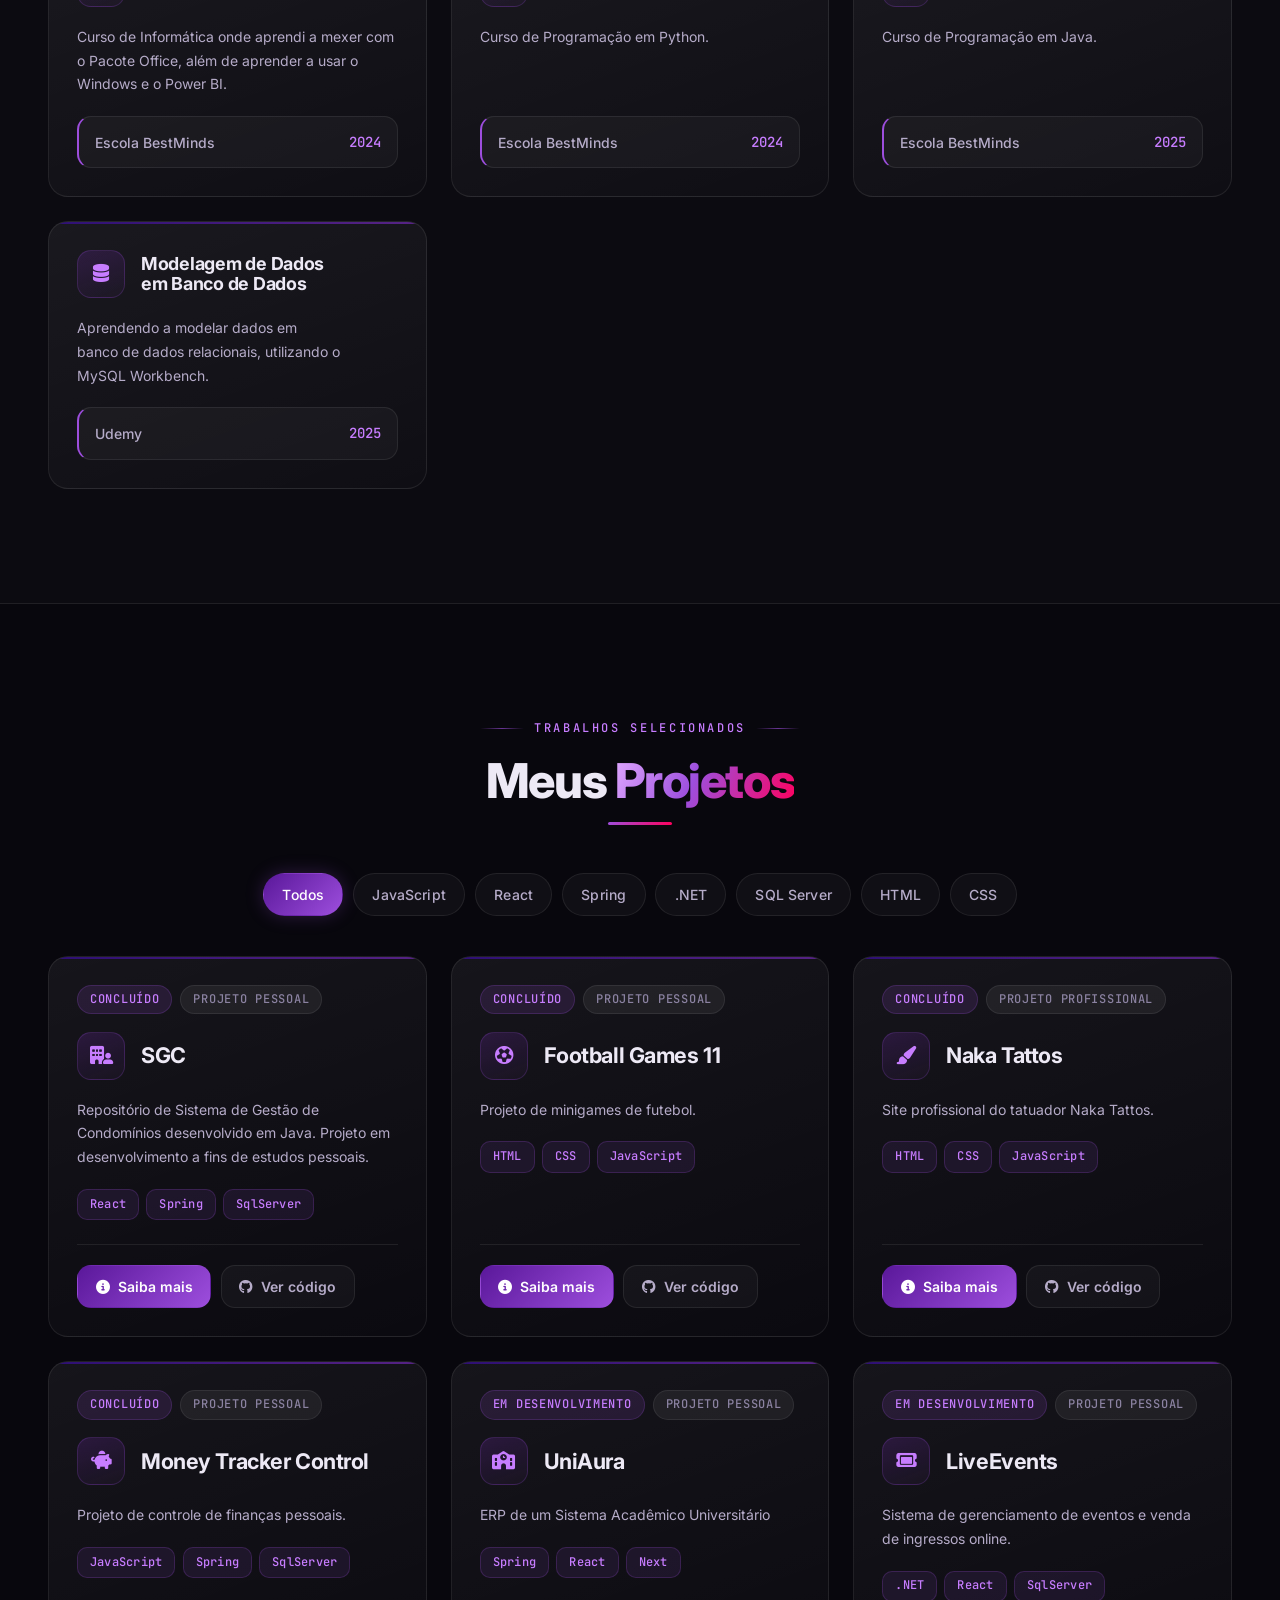
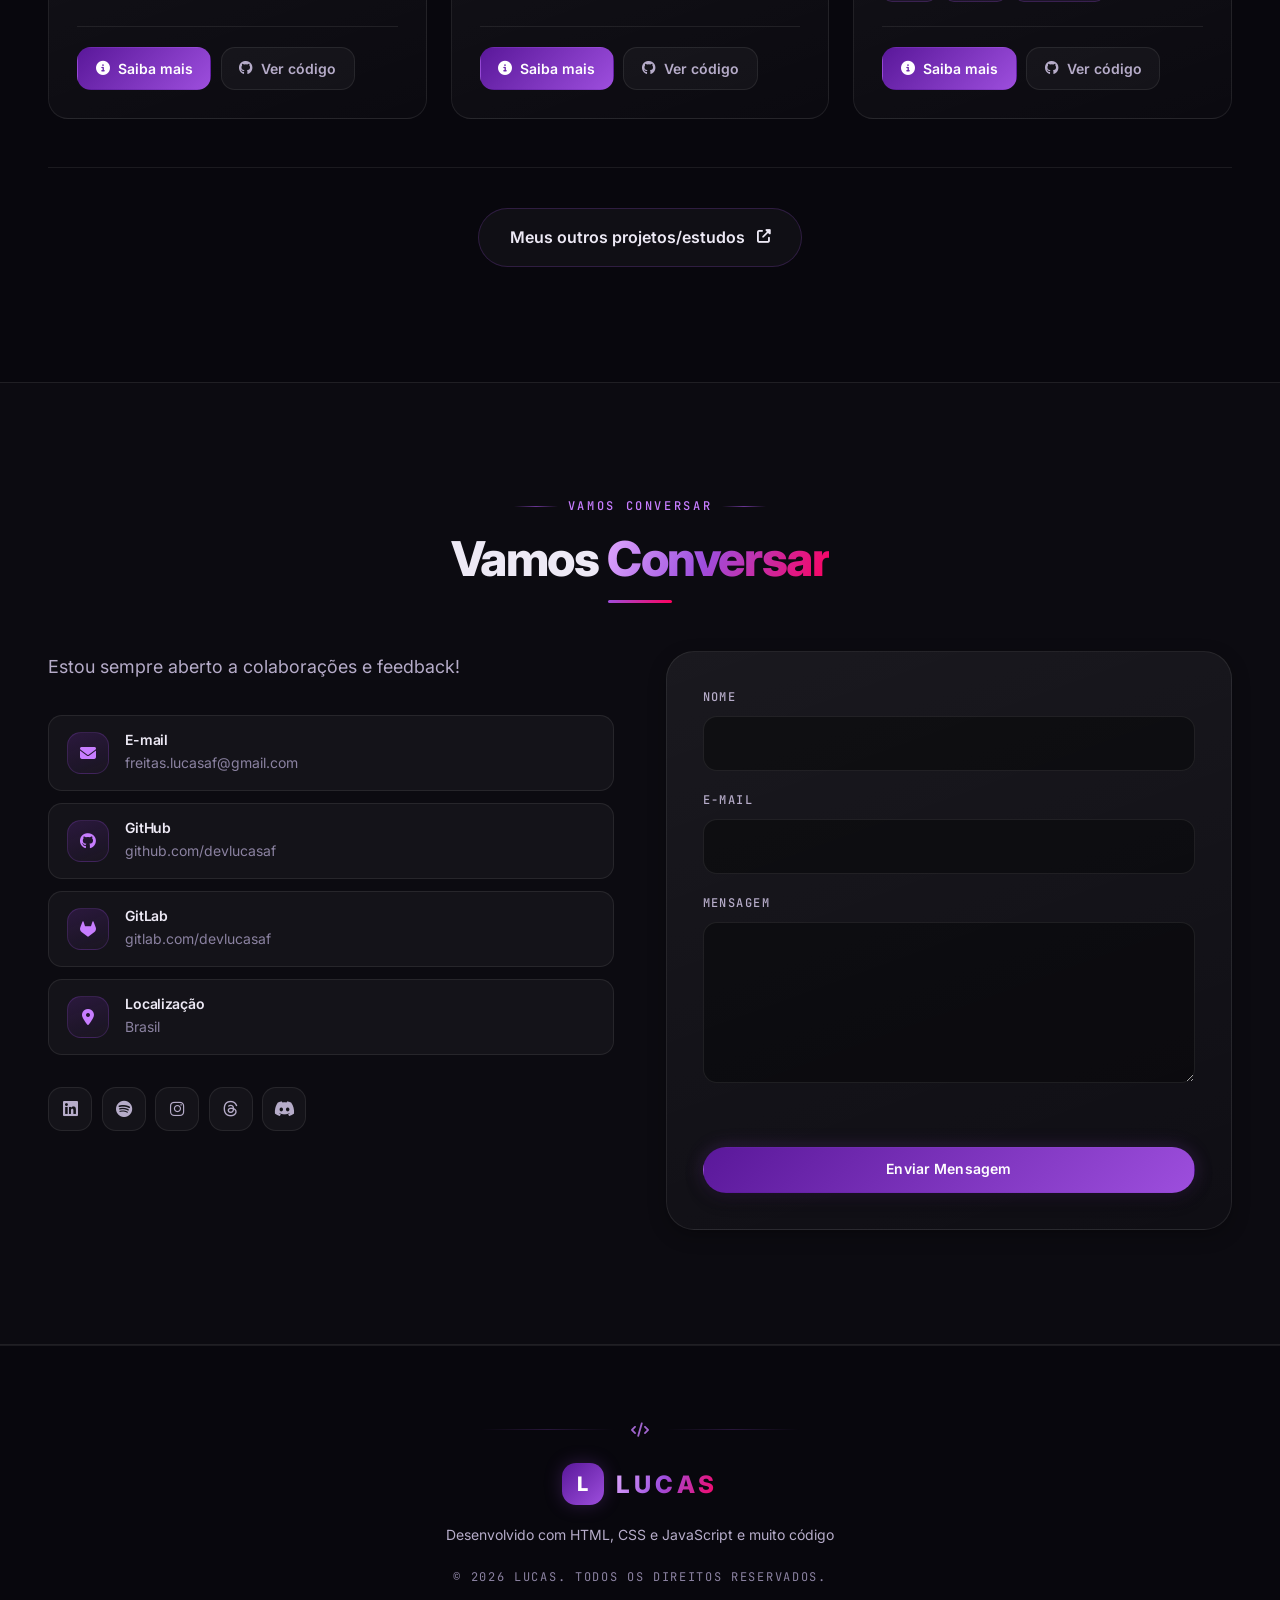
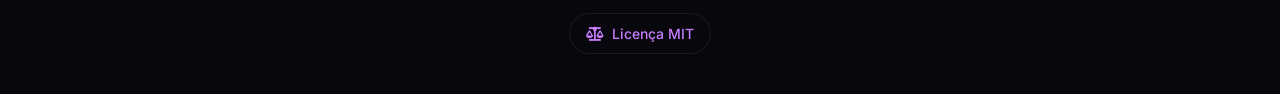
==== commit 296e56c0: "Merge branch 'main' of https://github.com/devlucasaf/Portfolio" ====
--- a/index.html
+++ b/index.html
@@ -1074,7 +1074,7 @@
                             </div>
                         </div>
 
-                        <!-- UniaAura -->
+                        <!-- UniAura -->
                         <div class="project-card" data-tech="spring sqlserver javascript">
                             <div class="project-meta">
                                 <span class="project-status status-em-desenvolvimento" data-key="status-em-desenvolvimento">Em desenvolvimento</span>
@@ -1099,7 +1099,7 @@
                                     <i class="fas fa-circle-info" aria-hidden="true"></i>
                                     <span data-key="learn-more">Saiba mais</span>
                                 </button>
-                                <a href="https://github.com/devlucasaf/ERP-Academic-School-System" target="_blank" rel="noopener noreferrer" class="project-code-link" aria-label="Ver código no GitHub">
+                                <a href="https://github.com/devlucasaf/UniAura" target="_blank" rel="noopener noreferrer" class="project-code-link" aria-label="Ver código no GitHub">
                                     <i class="fab fa-github" aria-hidden="true"></i>
                                     <span data-key="view-code">Ver código</span>
                                 </a>
@@ -1116,7 +1116,7 @@
                                 <div class="project-icon">
                                     <i class="fas fa-ticket"></i>
                                 </div>
-                                <h3 class="project-title" data-key="liveevents-project-title">LiveEvents-Ticket</h3>
+                                <h3 class="project-title" data-key="liveevents-project-title">LiveEvents</h3>
                             </div>
                             <p class="project-description" data-key="liveevents-project-desc">
                                 Sistema de gerenciamento de eventos e venda de ingressos online.
@@ -1127,11 +1127,11 @@
                                 <span class="tech-tag">SqlServer</span>
                             </div>
                             <div class="project-actions">
-                                <button type="button" class="project-details-btn" data-project="liveevents-ticket" aria-haspopup="dialog">
+                                <button type="button" class="project-details-btn" data-project="liveevents" aria-haspopup="dialog">
                                     <i class="fas fa-circle-info" aria-hidden="true"></i>
                                     <span data-key="learn-more">Saiba mais</span>
                                 </button>
-                                <a href="https://github.com/devlucasaf/LiveEvents-Ticket" target="_blank" rel="noopener noreferrer" class="project-code-link" aria-label="Ver código no GitHub">
+                                <a href="https://github.com/devlucasaf/LiveEvents" target="_blank" rel="noopener noreferrer" class="project-code-link" aria-label="Ver código no GitHub">
                                     <i class="fab fa-github" aria-hidden="true"></i>
                                     <span data-key="view-code">Ver código</span>
                                 </a>
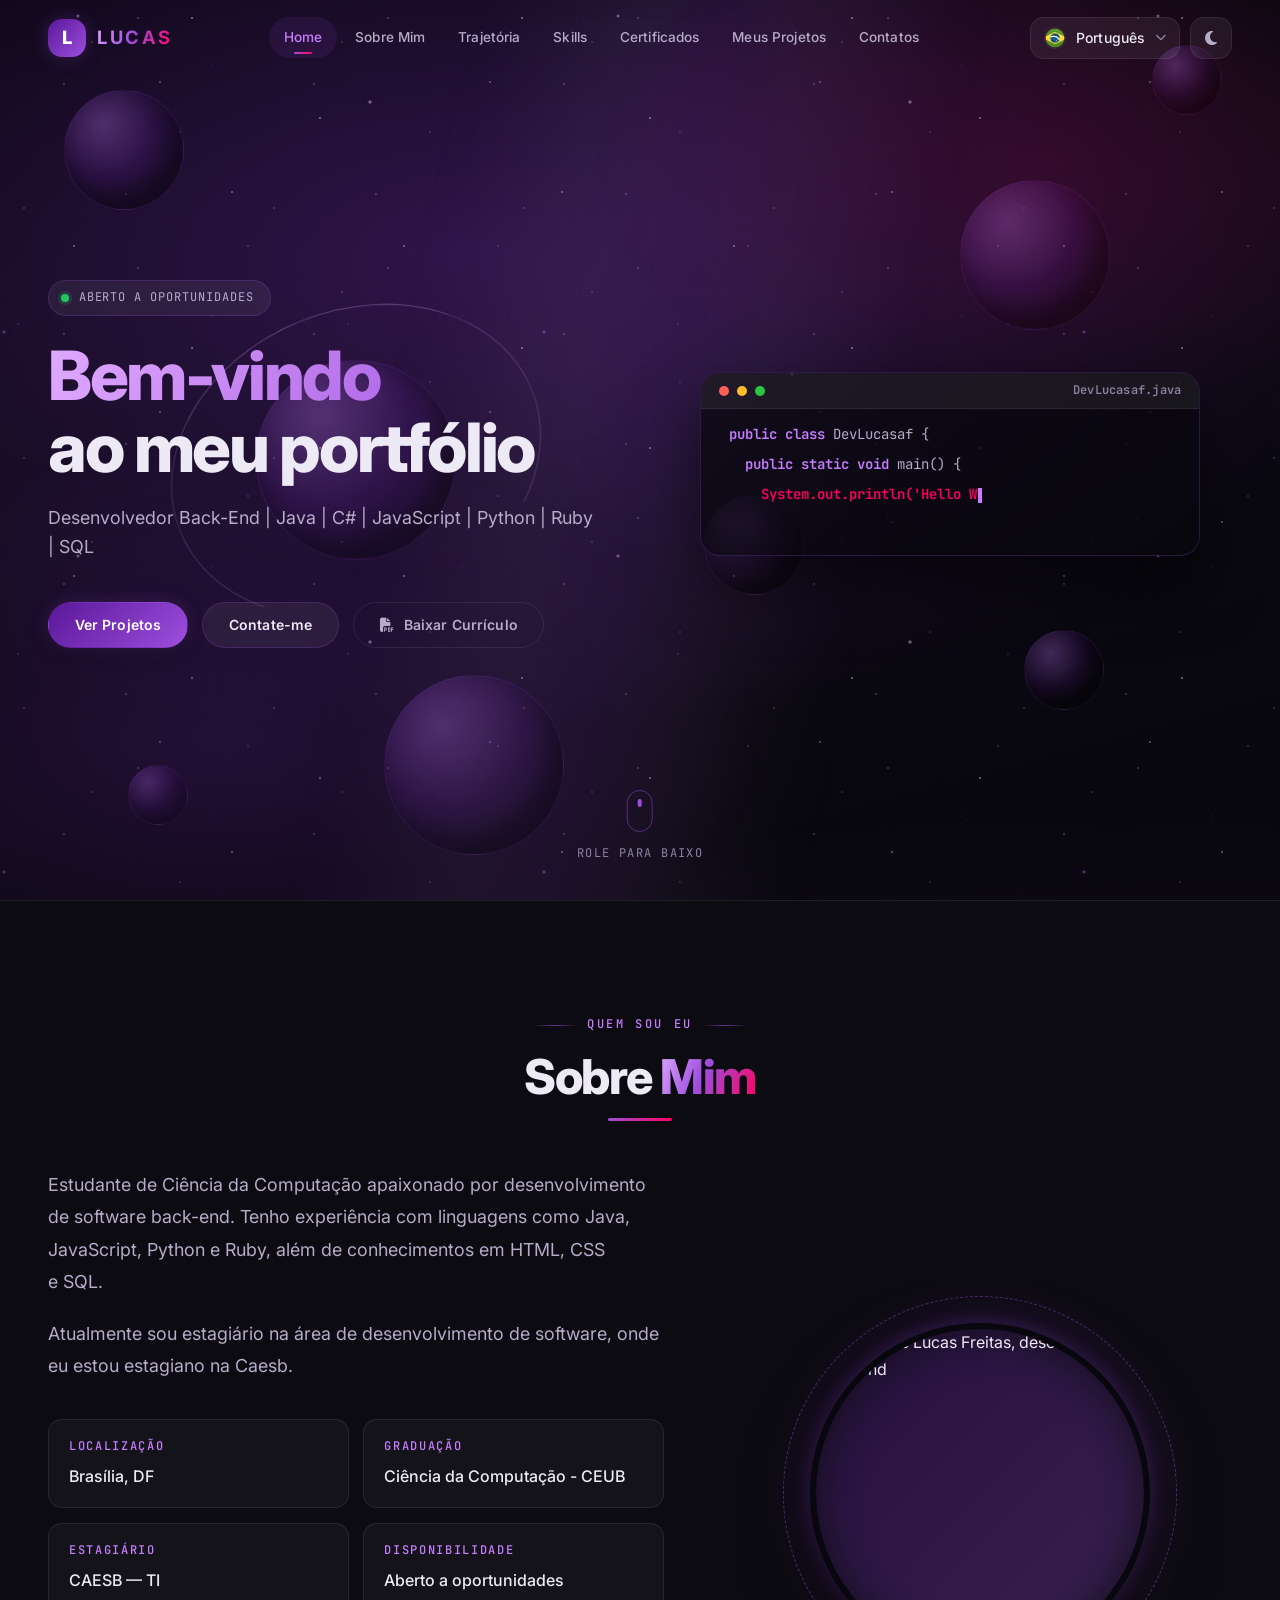
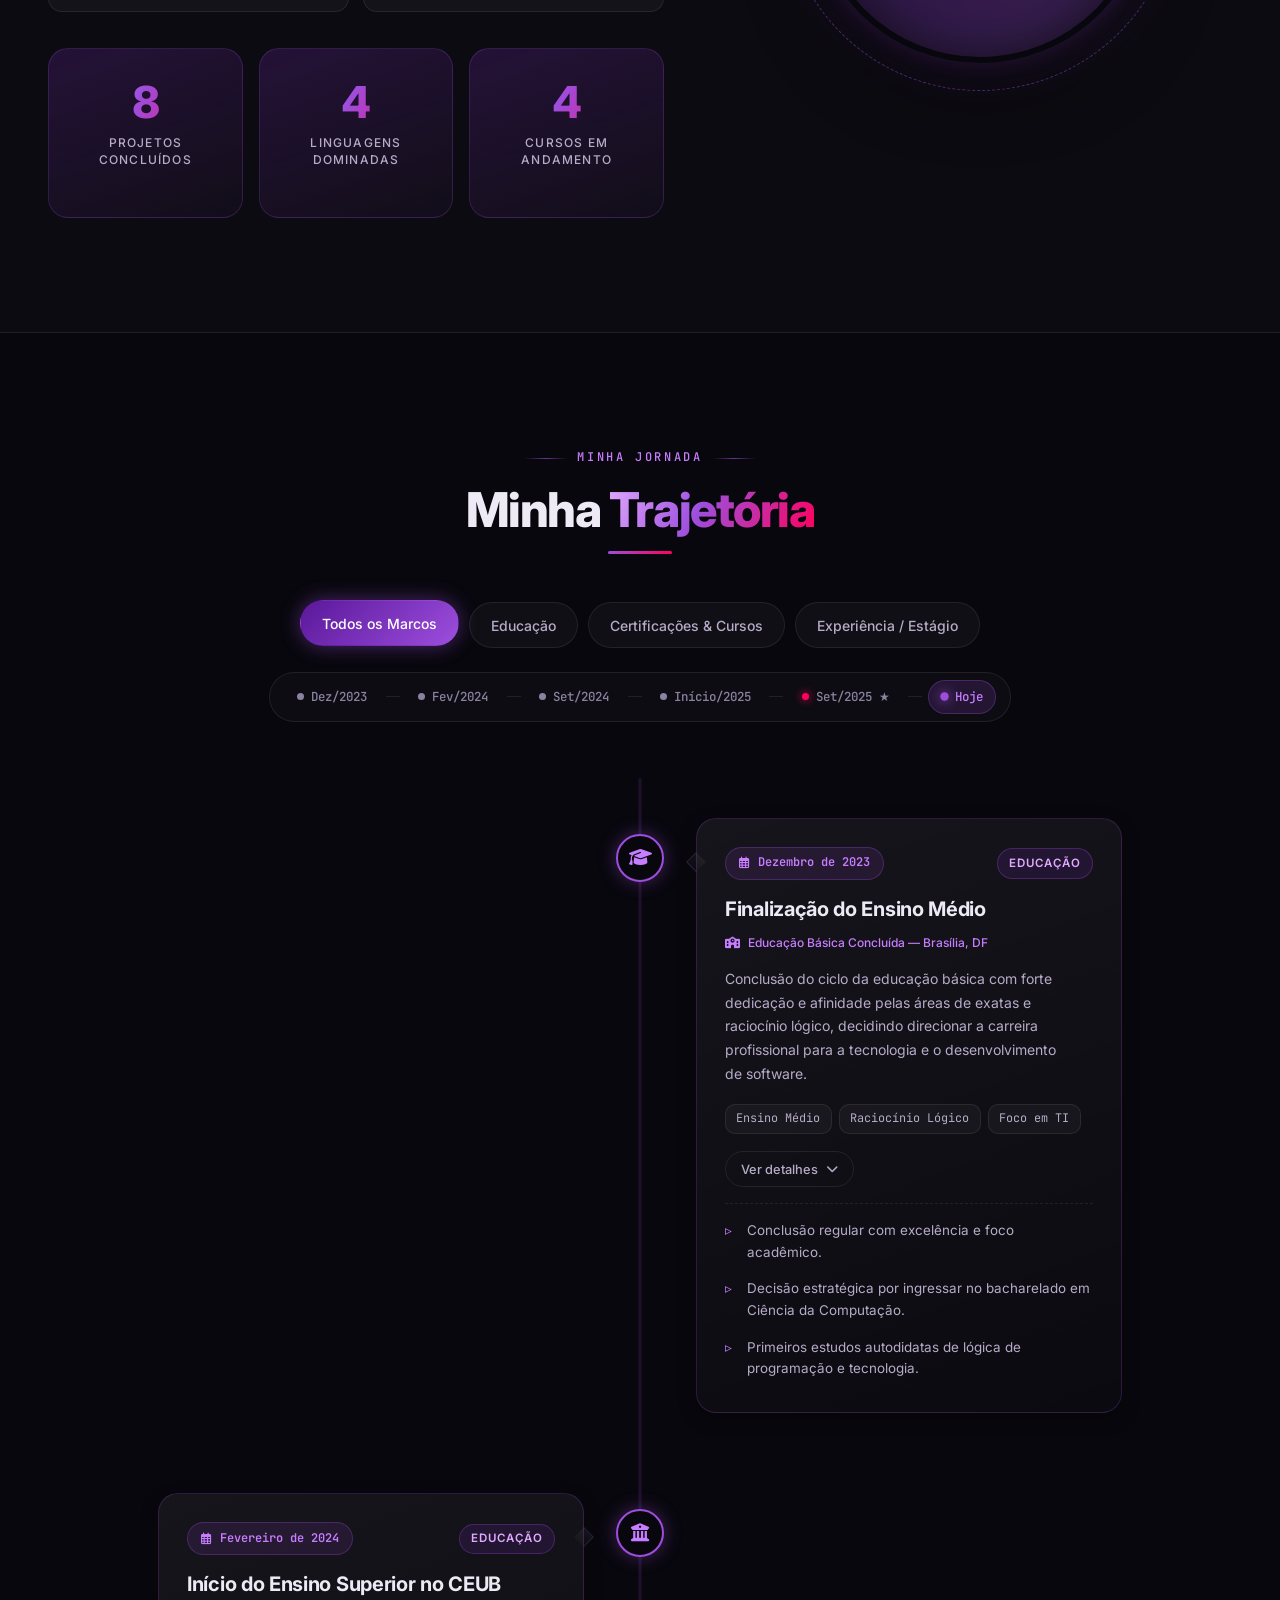
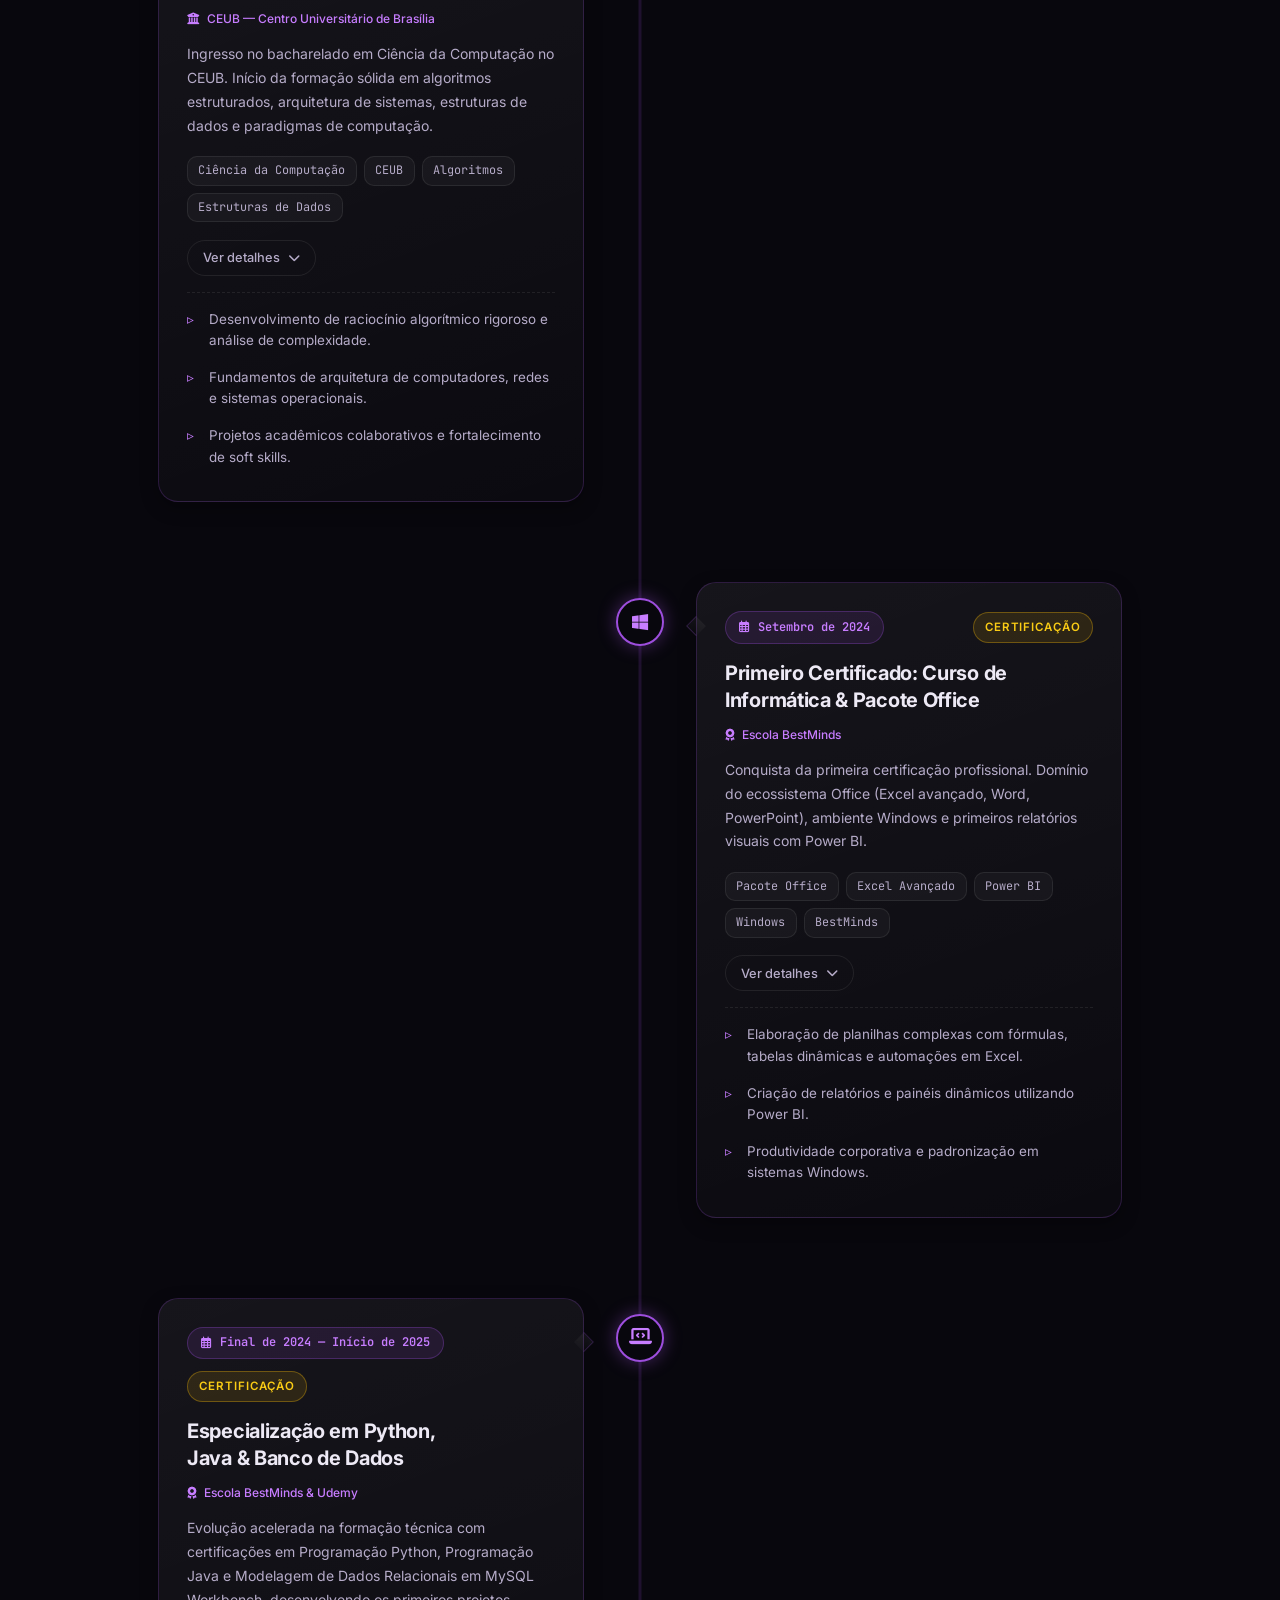
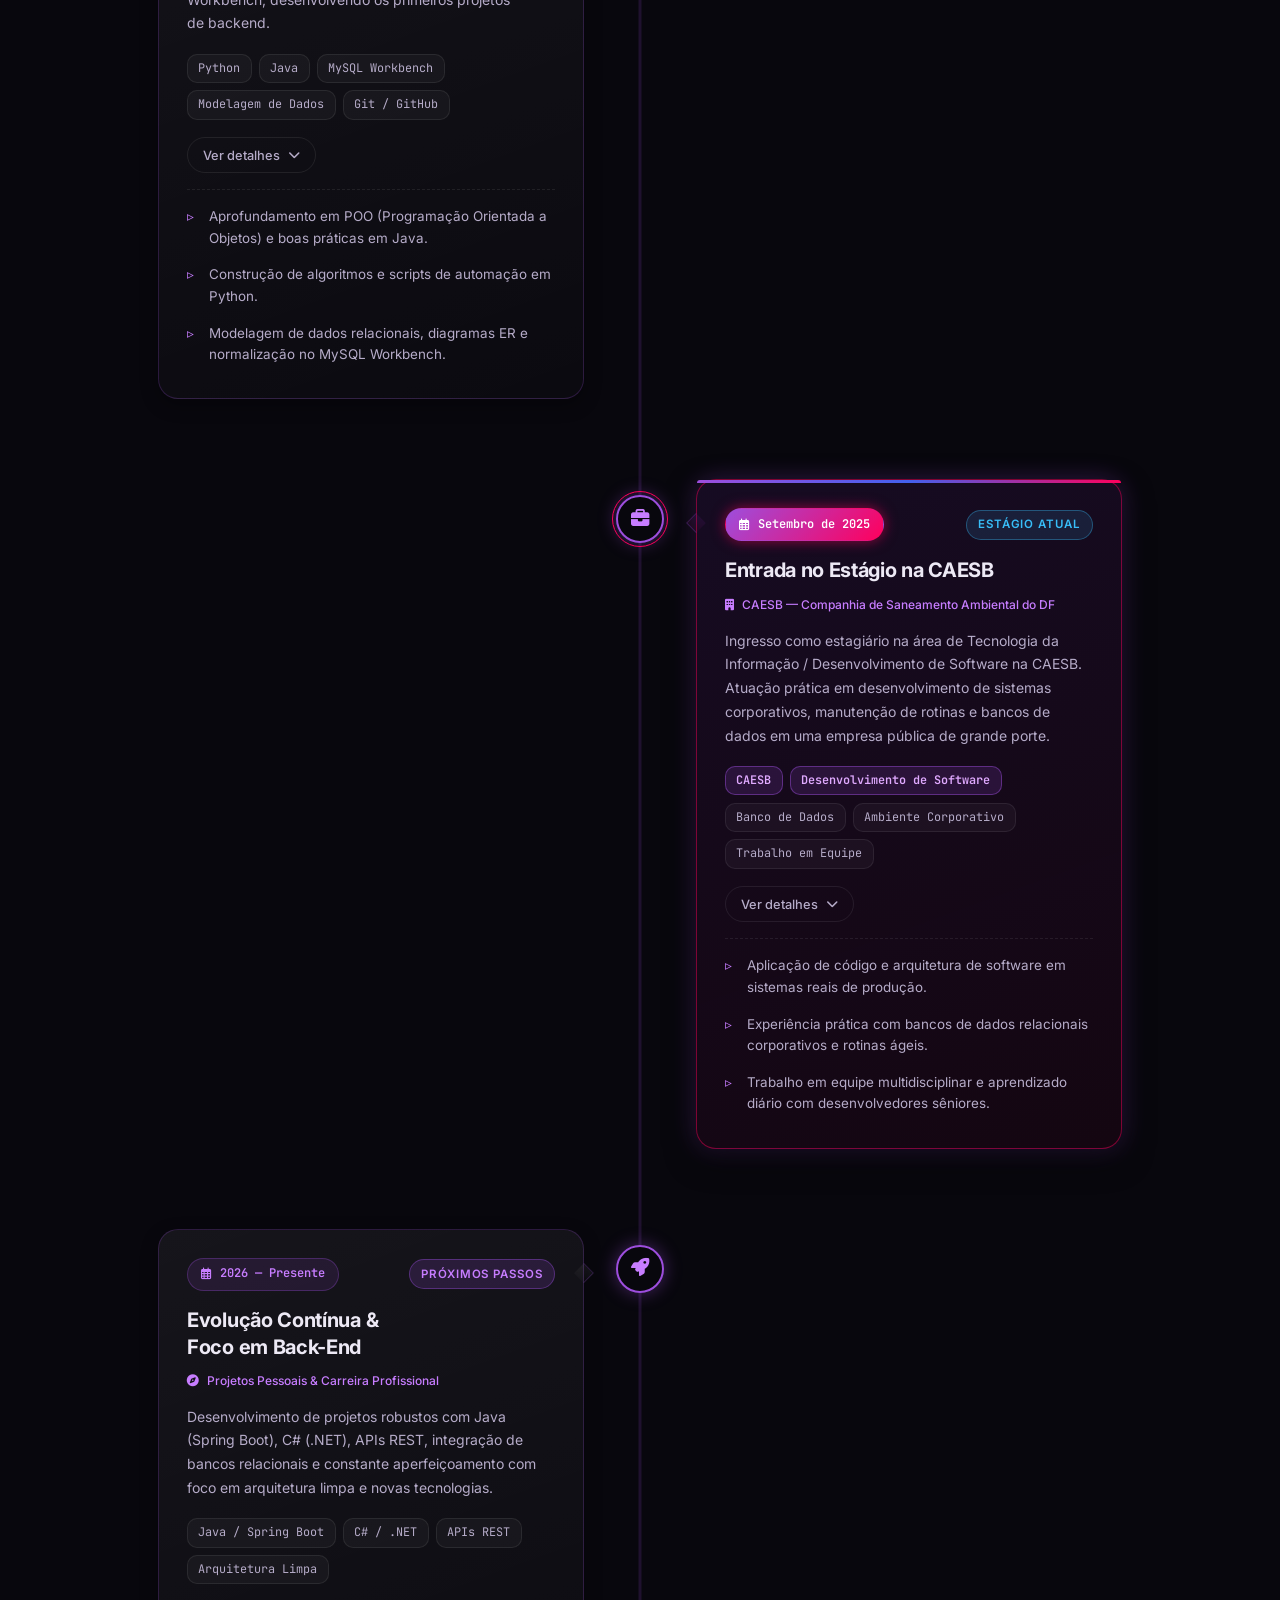
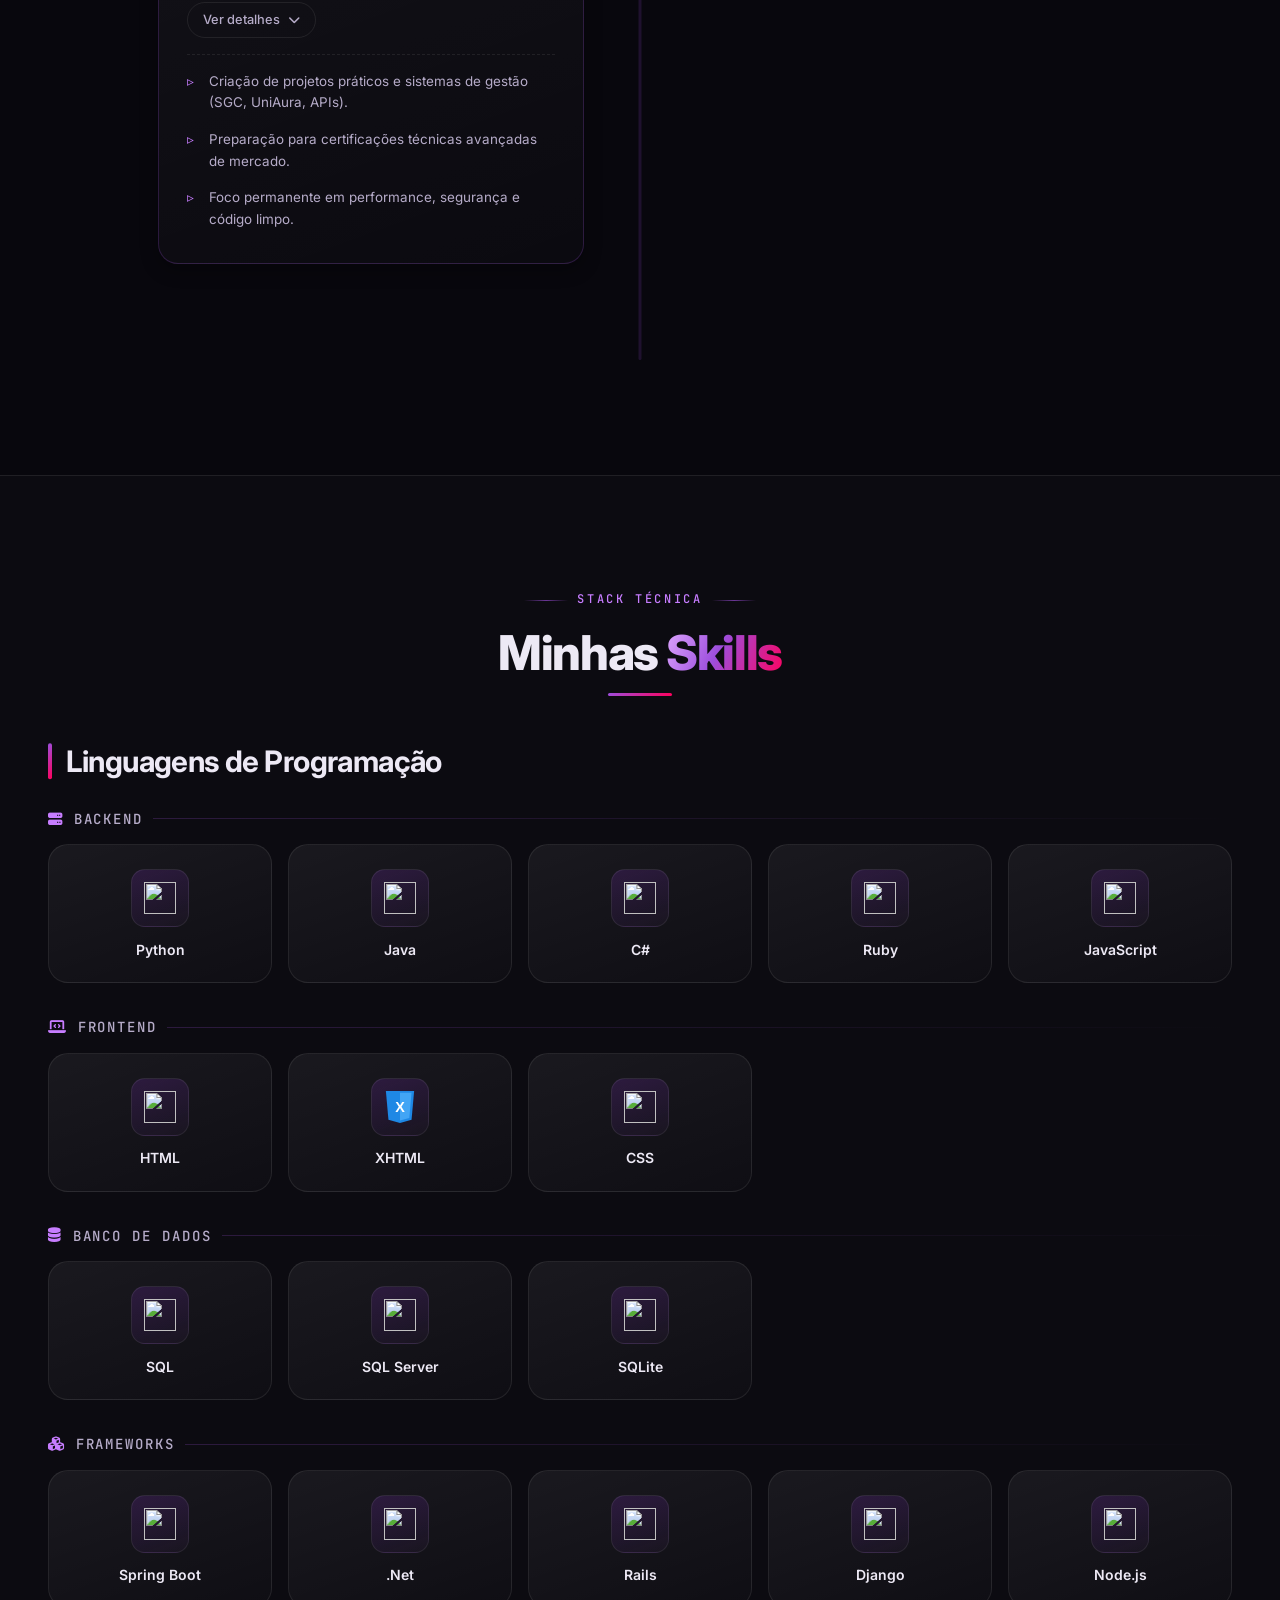
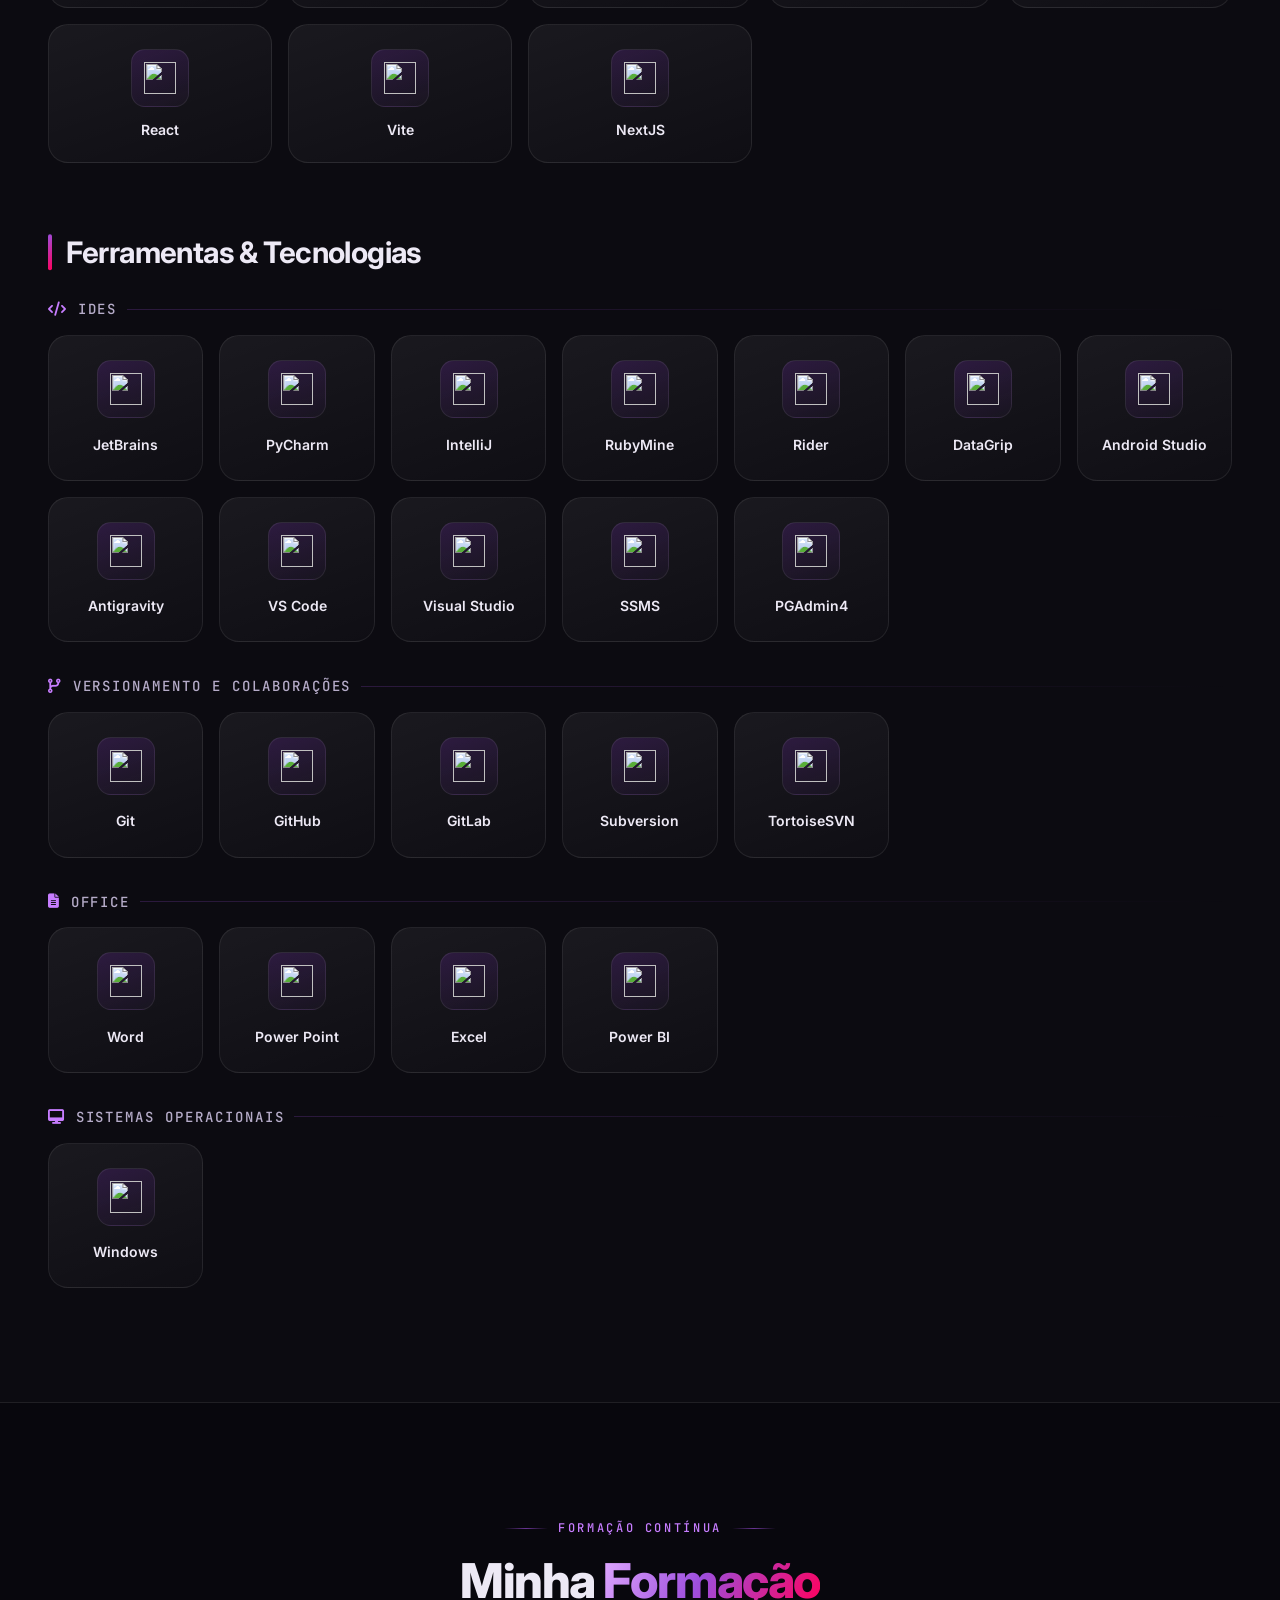
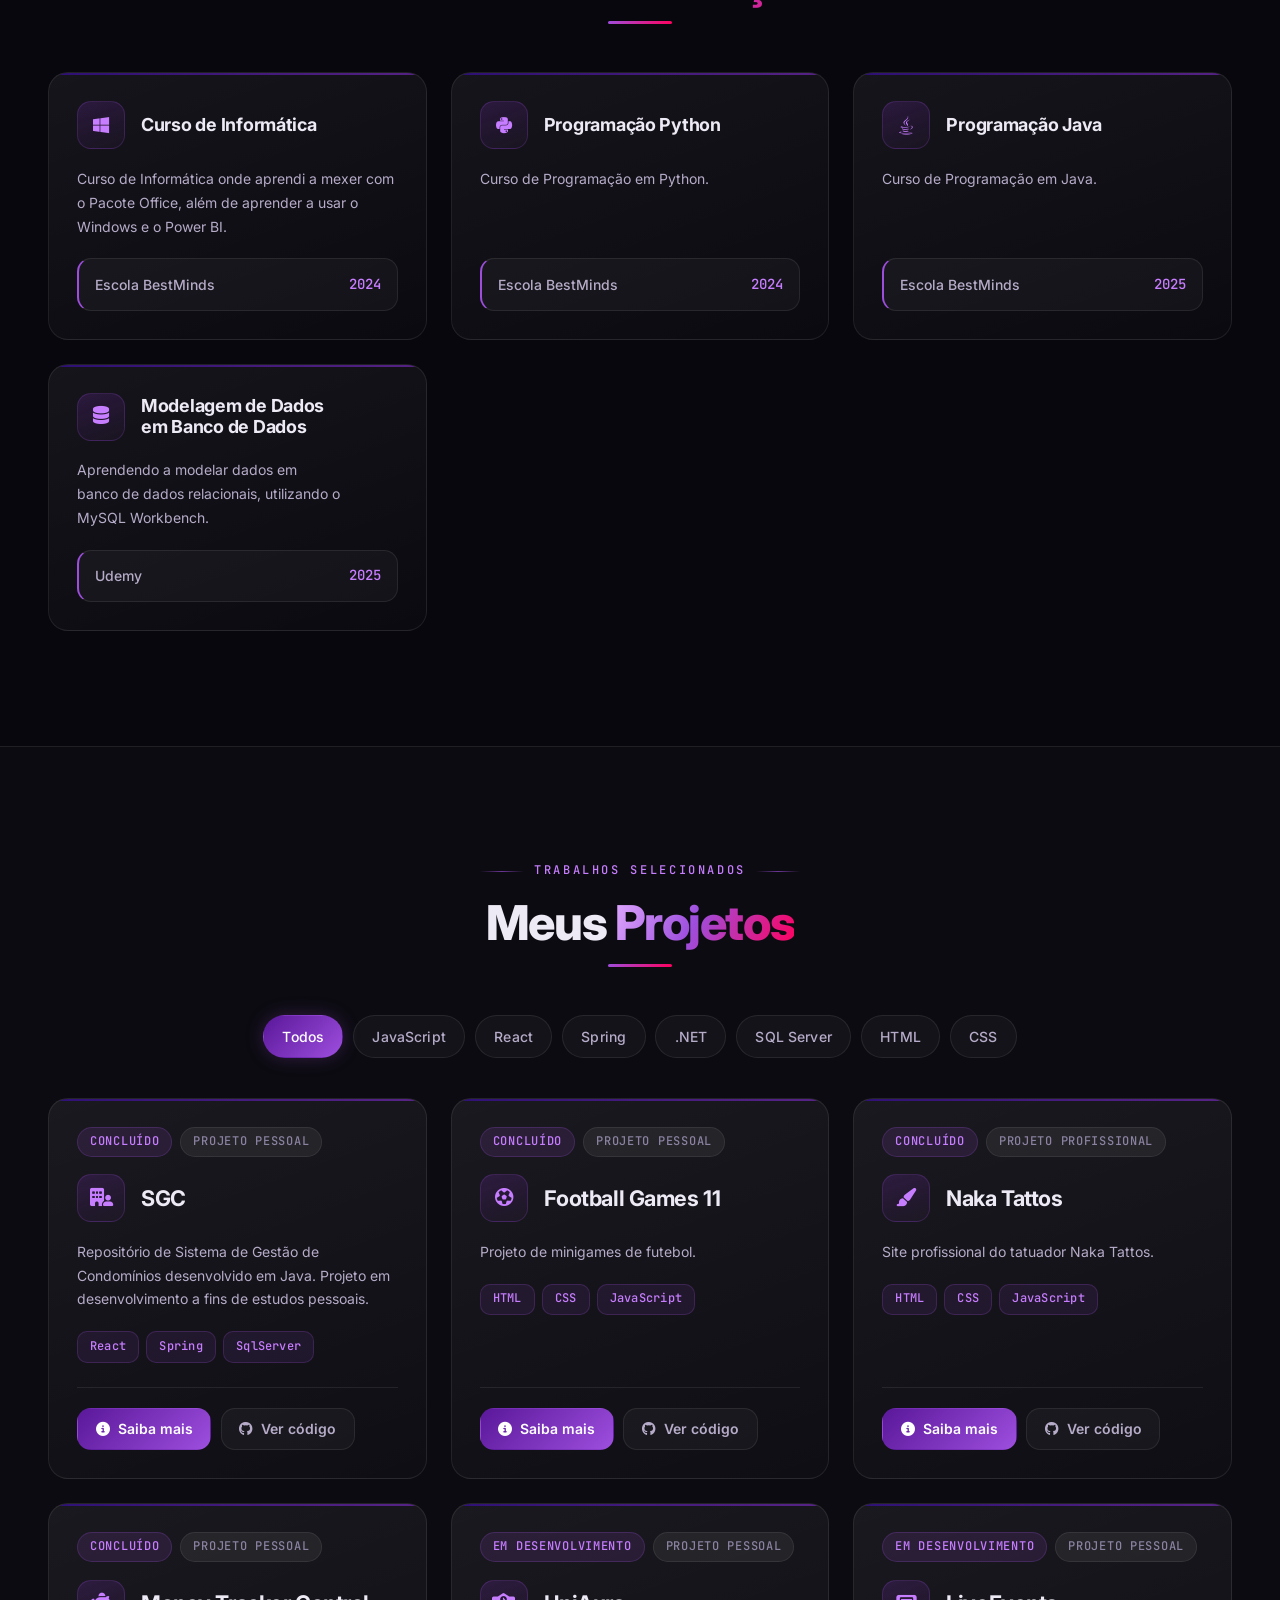
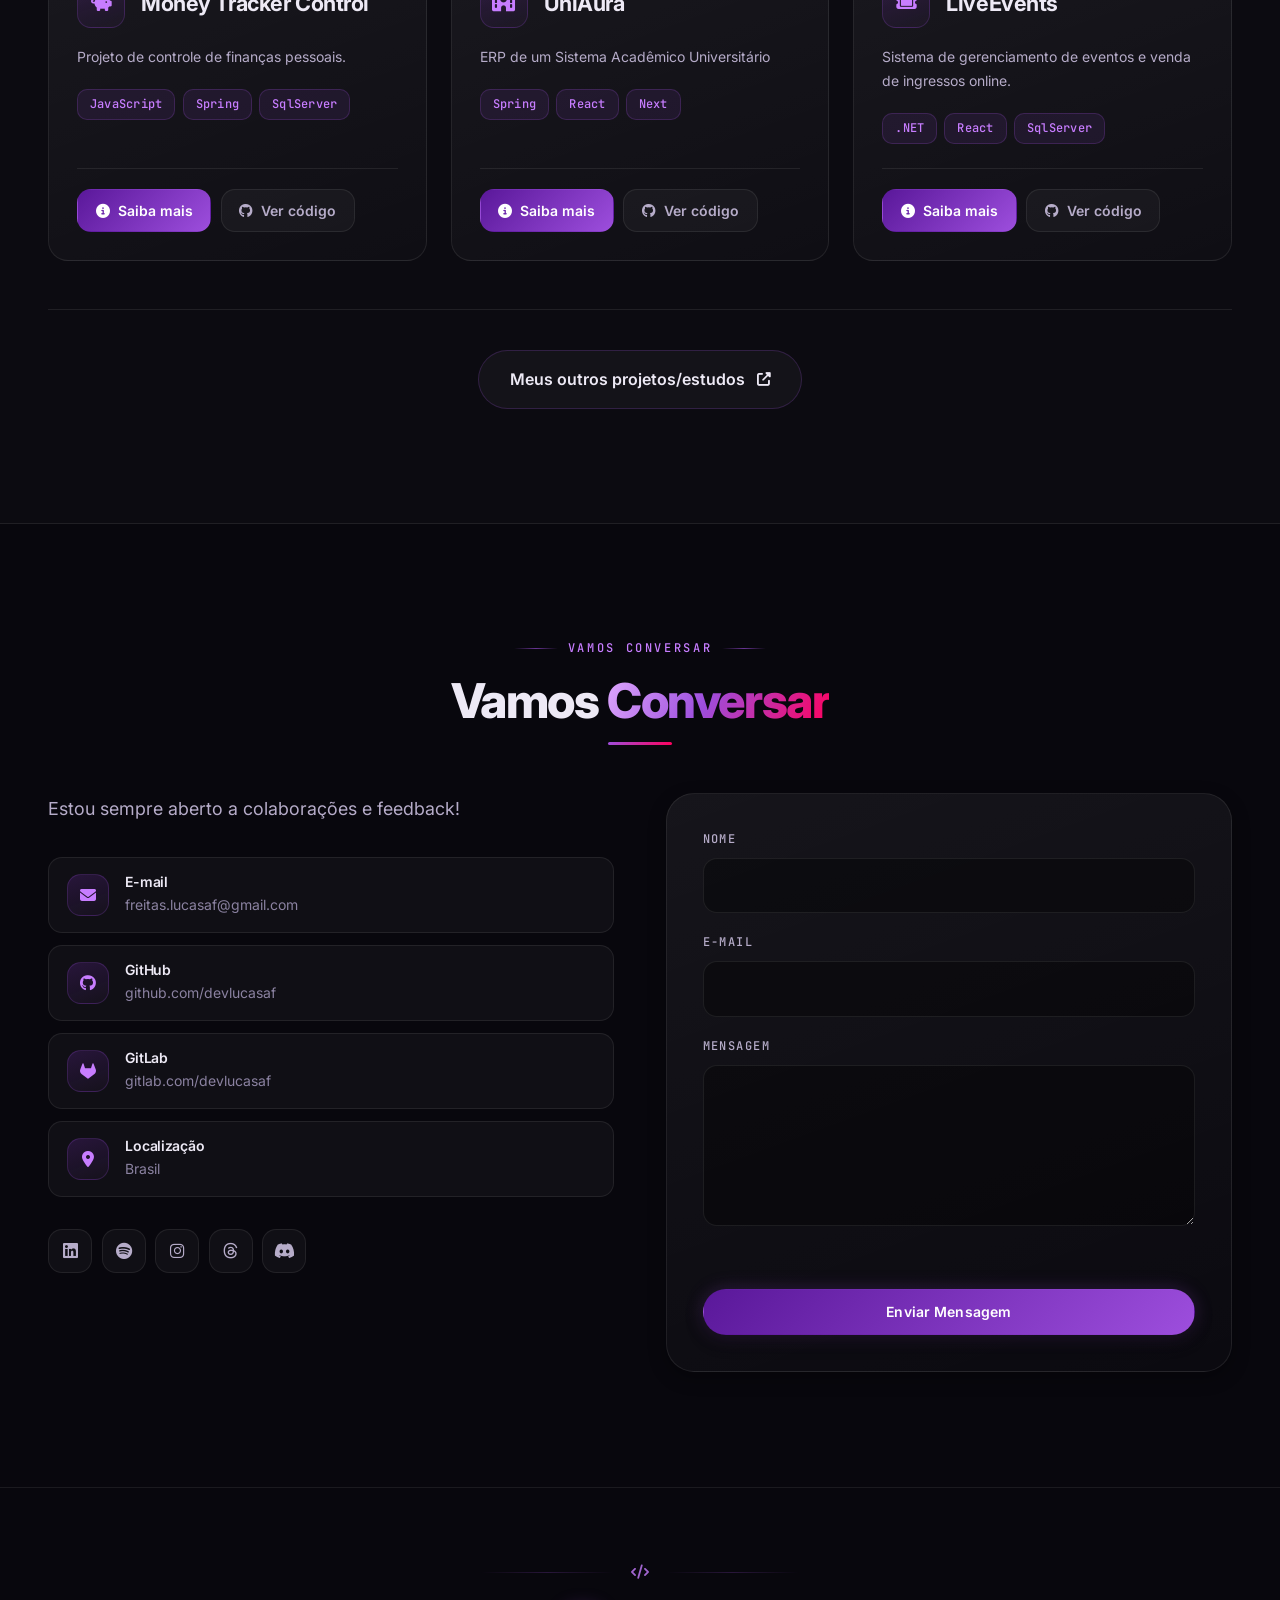
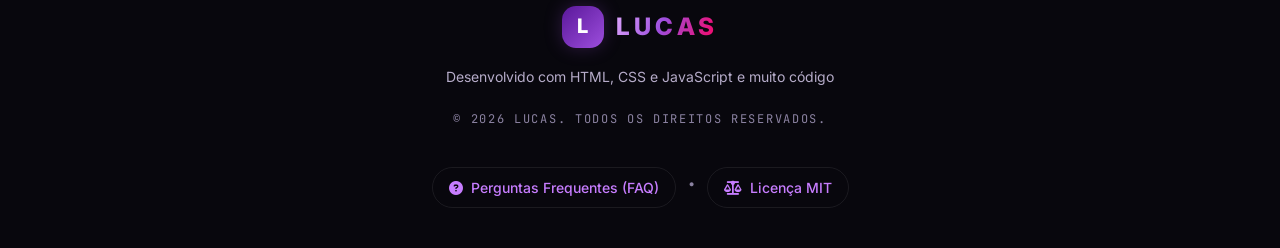
==== commit 8208a950: "adiciona a seção "Trajetória" e atualiza os links do icons" ====
--- a/index.html
+++ b/index.html
@@ -67,6 +67,7 @@
                 <ul class="nav-menu" id="nav-menu">
                     <li><a href="#home-section" class="nav-link nav-home" data-key="nav-home">Home</a></li>
                     <li><a href="#about-section" class="nav-link nav-sobre" data-key="nav-sobre">Sobre Mim</a></li>
+                    <li><a href="#trajectory-section" class="nav-link nav-trajetoria" data-key="nav-trajetoria">Trajetória</a></li>
                     <li><a href="#skills-section" class="nav-link nav-skills" data-key="nav-skills">Skills</a></li>
                     <li><a href="#certifications-section" class="nav-link nav-certifications" data-key="nav-certifications">Certificados</a></li>
                     <li><a href="#projects-section" class="nav-link nav-projetos" data-key="nav-projetos">Meus Projetos</a></li>
@@ -239,6 +240,329 @@
                 </div>
             </section>
 
+            <!-- --- TRAJECTORY --- -->
+            <section id="trajectory-section" class="section trajectory reveal">
+                <div class="container">
+                    <p class="section-eyebrow" data-key="eyebrow-trajectory">Minha Jornada</p>
+                    <h2 class="section-title" data-key="trajectory-title" data-i18n-html>Minha <span class="highlight">Trajetória</span></h2>
+
+                    <div class="timeline-controls">
+                        <div class="timeline-filters" role="tablist" aria-label="Filtrar marcos da trajetória">
+                            <button type="button" class="timeline-filter-btn active" data-filter="all" role="tab" aria-selected="true" data-key="timeline-filter-all">
+                                <i class="fas fa-layer-group" aria-hidden="true"></i>
+                                <span>Todos os Marcos</span>
+                            </button>
+                            <button type="button" class="timeline-filter-btn" data-filter="education" role="tab" aria-selected="false" data-key="timeline-filter-edu">
+                                <i class="fas fa-graduation-cap" aria-hidden="true"></i>
+                                <span>Educação</span>
+                            </button>
+                            <button type="button" class="timeline-filter-btn" data-filter="certifications" role="tab" aria-selected="false" data-key="timeline-filter-cert">
+                                <i class="fas fa-certificate" aria-hidden="true"></i>
+                                <span>Certificações & Cursos</span>
+                            </button>
+                            <button type="button" class="timeline-filter-btn" data-filter="career" role="tab" aria-selected="false" data-key="timeline-filter-career">
+                                <i class="fas fa-briefcase" aria-hidden="true"></i>
+                                <span>Experiência / Estágio</span>
+                            </button>
+                        </div>
+
+                        <div class="timeline-scrubber" aria-label="Navegação rápida pelos marcos">
+                            <button type="button" class="scrubber-item" data-target="milestone-dez2023" aria-label="Ir para Dezembro de 2023">
+                                <span class="scrubber-dot"></span>
+                                <span class="scrubber-label">Dez/2023</span>
+                            </button>
+                            <span class="scrubber-divider" aria-hidden="true"></span>
+                            <button type="button" class="scrubber-item" data-target="milestone-fev2024" aria-label="Ir para Fevereiro de 2024">
+                                <span class="scrubber-dot"></span>
+                                <span class="scrubber-label">Fev/2024</span>
+                            </button>
+                            <span class="scrubber-divider" aria-hidden="true"></span>
+                            <button type="button" class="scrubber-item" data-target="milestone-set2024" aria-label="Ir para Setembro de 2024">
+                                <span class="scrubber-dot"></span>
+                                <span class="scrubber-label">Set/2024</span>
+                            </button>
+                            <span class="scrubber-divider" aria-hidden="true"></span>
+                            <button type="button" class="scrubber-item" data-target="milestone-ini2025" aria-label="Ir para Final 2024 / Início 2025">
+                                <span class="scrubber-dot"></span>
+                                <span class="scrubber-label">Início/2025</span>
+                            </button>
+                            <span class="scrubber-divider" aria-hidden="true"></span>
+                            <button type="button" class="scrubber-item active" data-target="milestone-set2025" aria-label="Ir para Setembro de 2025 (Estágio CAESB)">
+                                <span class="scrubber-dot pulse"></span>
+                                <span class="scrubber-label">Set/2025 ★</span>
+                            </button>
+                            <span class="scrubber-divider" aria-hidden="true"></span>
+                            <button type="button" class="scrubber-item" data-target="milestone-hoje" aria-label="Ir para 2026 - Presente">
+                                <span class="scrubber-dot"></span>
+                                <span class="scrubber-label">Hoje</span>
+                            </button>
+                        </div>
+                    </div>
+
+                    <div class="timeline-tree">
+                        <div class="timeline-spine" aria-hidden="true">
+                            <div class="timeline-spine-fill"></div>
+                        </div>
+
+                        <!-- Marco 1: Dezembro de 2023 -->
+                        <div class="timeline-item" id="milestone-dez2023" data-category="education">
+                            <div class="timeline-node" aria-hidden="true">
+                                <i class="fas fa-graduation-cap"></i>
+                                <span class="node-ripple"></span>
+                            </div>
+                            <div class="timeline-card">
+                                <div class="timeline-card-header">
+                                    <div class="timeline-date-badge">
+                                        <i class="far fa-calendar-alt" aria-hidden="true"></i>
+                                        <span data-key="time-dez2023">Dezembro de 2023</span>
+                                    </div>
+                                    <span class="timeline-category-tag tag-education" data-key="cat-education">Educação</span>
+                                </div>
+                                <h3 class="timeline-title" data-key="milestone-1-title">Finalização do Ensino Médio</h3>
+                                <p class="timeline-institution">
+                                    <i class="fas fa-school" aria-hidden="true"></i>
+                                    <span data-key="milestone-1-inst">Educação Básica Concluída — Brasília, DF</span>
+                                </p>
+                                <p class="timeline-desc" data-key="milestone-1-desc">
+                                    Conclusão do ciclo da educação básica com forte dedicação e afinidade pelas áreas de exatas e raciocínio lógico, decidindo direcionar a carreira profissional para a tecnologia e o desenvolvimento de software.
+                                </p>
+                                <div class="timeline-tags">
+                                    <span class="timeline-pill">Ensino Médio</span>
+                                    <span class="timeline-pill">Raciocínio Lógico</span>
+                                    <span class="timeline-pill">Foco em TI</span>
+                                </div>
+                                <button type="button" class="timeline-expand-btn" aria-expanded="false">
+                                    <span class="btn-text" data-key="btn-view-details">Ver detalhes</span>
+                                    <i class="fas fa-chevron-down" aria-hidden="true"></i>
+                                </button>
+                                <div class="timeline-details" hidden>
+                                    <ul class="timeline-highlights">
+                                        <li data-key="milestone-1-d1">Conclusão regular com excelência e foco acadêmico.</li>
+                                        <li data-key="milestone-1-d2">Decisão estratégica por ingressar no bacharelado em Ciência da Computação.</li>
+                                        <li data-key="milestone-1-d3">Primeiros estudos autodidatas de lógica de programação e tecnologia.</li>
+                                    </ul>
+                                </div>
+                            </div>
+                        </div>
+
+                        <!-- Marco 2: Fevereiro de 2024 -->
+                        <div class="timeline-item" id="milestone-fev2024" data-category="education">
+                            <div class="timeline-node" aria-hidden="true">
+                                <i class="fas fa-university"></i>
+                                <span class="node-ripple"></span>
+                            </div>
+                            <div class="timeline-card">
+                                <div class="timeline-card-header">
+                                    <div class="timeline-date-badge">
+                                        <i class="far fa-calendar-alt" aria-hidden="true"></i>
+                                        <span data-key="time-fev2024">Fevereiro de 2024</span>
+                                    </div>
+                                    <span class="timeline-category-tag tag-education" data-key="cat-education">Educação</span>
+                                </div>
+                                <h3 class="timeline-title" data-key="milestone-2-title">Início do Ensino Superior no CEUB</h3>
+                                <p class="timeline-institution">
+                                    <i class="fas fa-university" aria-hidden="true"></i>
+                                    <span data-key="milestone-2-inst">CEUB — Centro Universitário de Brasília</span>
+                                </p>
+                                <p class="timeline-desc" data-key="milestone-2-desc">
+                                    Ingresso no bacharelado em Ciência da Computação no CEUB. Início da formação sólida em algoritmos estruturados, arquitetura de sistemas, estruturas de dados e paradigmas de computação.
+                                </p>
+                                <div class="timeline-tags">
+                                    <span class="timeline-pill">Ciência da Computação</span>
+                                    <span class="timeline-pill">CEUB</span>
+                                    <span class="timeline-pill">Algoritmos</span>
+                                    <span class="timeline-pill">Estruturas de Dados</span>
+                                </div>
+                                <button type="button" class="timeline-expand-btn" aria-expanded="false">
+                                    <span class="btn-text" data-key="btn-view-details">Ver detalhes</span>
+                                    <i class="fas fa-chevron-down" aria-hidden="true"></i>
+                                </button>
+                                <div class="timeline-details" hidden>
+                                    <ul class="timeline-highlights">
+                                        <li data-key="milestone-2-d1">Desenvolvimento de raciocínio algorítmico rigoroso e análise de complexidade.</li>
+                                        <li data-key="milestone-2-d2">Fundamentos de arquitetura de computadores, redes e sistemas operacionais.</li>
+                                        <li data-key="milestone-2-d3">Projetos acadêmicos colaborativos e fortalecimento de soft skills.</li>
+                                    </ul>
+                                </div>
+                            </div>
+                        </div>
+
+                        <!-- Marco 3: Setembro de 2024 -->
+                        <div class="timeline-item" id="milestone-set2024" data-category="certifications">
+                            <div class="timeline-node" aria-hidden="true">
+                                <i class="fab fa-windows"></i>
+                                <span class="node-ripple"></span>
+                            </div>
+                            <div class="timeline-card">
+                                <div class="timeline-card-header">
+                                    <div class="timeline-date-badge">
+                                        <i class="far fa-calendar-alt" aria-hidden="true"></i>
+                                        <span data-key="time-set2024">Setembro de 2024</span>
+                                    </div>
+                                    <span class="timeline-category-tag tag-cert" data-key="cat-cert">Certificação</span>
+                                </div>
+                                <h3 class="timeline-title" data-key="milestone-3-title">Primeiro Certificado: Curso de Informática & Pacote Office</h3>
+                                <p class="timeline-institution">
+                                    <i class="fas fa-award" aria-hidden="true"></i>
+                                    <span data-key="milestone-3-inst">Escola BestMinds</span>
+                                </p>
+                                <p class="timeline-desc" data-key="milestone-3-desc">
+                                    Conquista da primeira certificação profissional. Domínio do ecossistema Office (Excel avançado, Word, PowerPoint), ambiente Windows e primeiros relatórios visuais com Power BI.
+                                </p>
+                                <div class="timeline-tags">
+                                    <span class="timeline-pill">Pacote Office</span>
+                                    <span class="timeline-pill">Excel Avançado</span>
+                                    <span class="timeline-pill">Power BI</span>
+                                    <span class="timeline-pill">Windows</span>
+                                    <span class="timeline-pill">BestMinds</span>
+                                </div>
+                                <button type="button" class="timeline-expand-btn" aria-expanded="false">
+                                    <span class="btn-text" data-key="btn-view-details">Ver detalhes</span>
+                                    <i class="fas fa-chevron-down" aria-hidden="true"></i>
+                                </button>
+                                <div class="timeline-details" hidden>
+                                    <ul class="timeline-highlights">
+                                        <li data-key="milestone-3-d1">Elaboração de planilhas complexas com fórmulas, tabelas dinâmicas e automações em Excel.</li>
+                                        <li data-key="milestone-3-d2">Criação de relatórios e painéis dinâmicos utilizando Power BI.</li>
+                                        <li data-key="milestone-3-d3">Produtividade corporativa e padronização em sistemas Windows.</li>
+                                    </ul>
+                                </div>
+                            </div>
+                        </div>
+
+                        <!-- Marco 4: Final de 2024 / Início de 2025 -->
+                        <div class="timeline-item" id="milestone-ini2025" data-category="certifications">
+                            <div class="timeline-node" aria-hidden="true">
+                                <i class="fas fa-laptop-code"></i>
+                                <span class="node-ripple"></span>
+                            </div>
+                            <div class="timeline-card">
+                                <div class="timeline-card-header">
+                                    <div class="timeline-date-badge">
+                                        <i class="far fa-calendar-alt" aria-hidden="true"></i>
+                                        <span data-key="time-ini2025">Final de 2024 — Início de 2025</span>
+                                    </div>
+                                    <span class="timeline-category-tag tag-cert" data-key="cat-cert">Certificação</span>
+                                </div>
+                                <h3 class="timeline-title" data-key="milestone-4-title">Especialização em Python, Java & Banco de Dados</h3>
+                                <p class="timeline-institution">
+                                    <i class="fas fa-award" aria-hidden="true"></i>
+                                    <span data-key="milestone-4-inst">Escola BestMinds & Udemy</span>
+                                </p>
+                                <p class="timeline-desc" data-key="milestone-4-desc">
+                                    Evolução acelerada na formação técnica com certificações em Programação Python, Programação Java e Modelagem de Dados Relacionais em MySQL Workbench, desenvolvendo os primeiros projetos de backend.
+                                </p>
+                                <div class="timeline-tags">
+                                    <span class="timeline-pill">Python</span>
+                                    <span class="timeline-pill">Java</span>
+                                    <span class="timeline-pill">MySQL Workbench</span>
+                                    <span class="timeline-pill">Modelagem de Dados</span>
+                                    <span class="timeline-pill">Git / GitHub</span>
+                                </div>
+                                <button type="button" class="timeline-expand-btn" aria-expanded="false">
+                                    <span class="btn-text" data-key="btn-view-details">Ver detalhes</span>
+                                    <i class="fas fa-chevron-down" aria-hidden="true"></i>
+                                </button>
+                                <div class="timeline-details" hidden>
+                                    <ul class="timeline-highlights">
+                                        <li data-key="milestone-4-d1">Aprofundamento em POO (Programação Orientada a Objetos) e boas práticas em Java.</li>
+                                        <li data-key="milestone-4-d2">Construção de algoritmos e scripts de automação em Python.</li>
+                                        <li data-key="milestone-4-d3">Modelagem de dados relacionais, diagramas ER e normalização no MySQL Workbench.</li>
+                                    </ul>
+                                </div>
+                            </div>
+                        </div>
+
+                        <!-- Marco 5: Setembro de 2025 — Estágio CAESB (Destaque Principal) -->
+                        <div class="timeline-item active-milestone" id="milestone-set2025" data-category="career">
+                            <div class="timeline-node" aria-hidden="true">
+                                <i class="fas fa-briefcase"></i>
+                                <span class="node-ripple pulse-always"></span>
+                            </div>
+                            <div class="timeline-card card-spotlight">
+                                <div class="timeline-card-header">
+                                    <div class="timeline-date-badge highlight-date">
+                                        <i class="far fa-calendar-alt" aria-hidden="true"></i>
+                                        <span data-key="time-set2025">Setembro de 2025</span>
+                                    </div>
+                                    <span class="timeline-category-tag tag-career" data-key="cat-career">
+                                        <span class="status-indicator"></span> Estágio Atual
+                                    </span>
+                                </div>
+                                <h3 class="timeline-title" data-key="milestone-5-title">Entrada no Estágio na CAESB</h3>
+                                <p class="timeline-institution">
+                                    <i class="fas fa-building" aria-hidden="true"></i>
+                                    <span data-key="milestone-5-inst">CAESB — Companhia de Saneamento Ambiental do DF</span>
+                                </p>
+                                <p class="timeline-desc" data-key="milestone-5-desc">
+                                    Ingresso como estagiário na área de Tecnologia da Informação / Desenvolvimento de Software na CAESB. Atuação prática em desenvolvimento de sistemas corporativos, manutenção de rotinas e bancos de dados em uma empresa pública de grande porte.
+                                </p>
+                                <div class="timeline-tags">
+                                    <span class="timeline-pill highlight-pill">CAESB</span>
+                                    <span class="timeline-pill highlight-pill">Desenvolvimento de Software</span>
+                                    <span class="timeline-pill">Banco de Dados</span>
+                                    <span class="timeline-pill">Ambiente Corporativo</span>
+                                    <span class="timeline-pill">Trabalho em Equipe</span>
+                                </div>
+                                <button type="button" class="timeline-expand-btn" aria-expanded="false">
+                                    <span class="btn-text" data-key="btn-view-details">Ver detalhes</span>
+                                    <i class="fas fa-chevron-down" aria-hidden="true"></i>
+                                </button>
+                                <div class="timeline-details" hidden>
+                                    <ul class="timeline-highlights">
+                                        <li data-key="milestone-5-d1">Aplicação de código e arquitetura de software em sistemas reais de produção.</li>
+                                        <li data-key="milestone-5-d2">Experiência prática com bancos de dados relacionais corporativos e rotinas ágeis.</li>
+                                        <li data-key="milestone-5-d3">Trabalho em equipe multidisciplinar e aprendizado diário com desenvolvedores sêniores.</li>
+                                    </ul>
+                                </div>
+                            </div>
+                        </div>
+
+                        <!-- Marco 6: 2026 — Presente e Futuro -->
+                        <div class="timeline-item" id="milestone-hoje" data-category="career">
+                            <div class="timeline-node" aria-hidden="true">
+                                <i class="fas fa-rocket"></i>
+                                <span class="node-ripple"></span>
+                            </div>
+                            <div class="timeline-card">
+                                <div class="timeline-card-header">
+                                    <div class="timeline-date-badge">
+                                        <i class="far fa-calendar-alt" aria-hidden="true"></i>
+                                        <span data-key="time-hoje">2026 — Presente</span>
+                                    </div>
+                                    <span class="timeline-category-tag tag-future" data-key="cat-future">Próximos Passos</span>
+                                </div>
+                                <h3 class="timeline-title" data-key="milestone-6-title">Evolução Contínua & Foco em Back-End</h3>
+                                <p class="timeline-institution">
+                                    <i class="fas fa-compass" aria-hidden="true"></i>
+                                    <span data-key="milestone-6-inst">Projetos Pessoais & Carreira Profissional</span>
+                                </p>
+                                <p class="timeline-desc" data-key="milestone-6-desc">
+                                    Desenvolvimento de projetos robustos com Java (Spring Boot), C# (.NET), APIs REST, integração de bancos relacionais e constante aperfeiçoamento com foco em arquitetura limpa e novas tecnologias.
+                                </p>
+                                <div class="timeline-tags">
+                                    <span class="timeline-pill">Java / Spring Boot</span>
+                                    <span class="timeline-pill">C# / .NET</span>
+                                    <span class="timeline-pill">APIs REST</span>
+                                    <span class="timeline-pill">Arquitetura Limpa</span>
+                                </div>
+                                <button type="button" class="timeline-expand-btn" aria-expanded="false">
+                                    <span class="btn-text" data-key="btn-view-details">Ver detalhes</span>
+                                    <i class="fas fa-chevron-down" aria-hidden="true"></i>
+                                </button>
+                                <div class="timeline-details" hidden>
+                                    <ul class="timeline-highlights">
+                                        <li data-key="milestone-6-d1">Criação de projetos práticos e sistemas de gestão (SGC, UniAura, APIs).</li>
+                                        <li data-key="milestone-6-d2">Preparação para certificações técnicas avançadas de mercado.</li>
+                                        <li data-key="milestone-6-d3">Foco permanente em performance, segurança e código limpo.</li>
+                                    </ul>
+                                </div>
+                            </div>
+                        </div>
+                    </div>
+                </div>
+            </section>
+
             <!-- --- SKILLS --- -->
             <section id="skills-section" class="section skills reveal">
                 <div class="container">
@@ -260,7 +584,7 @@
                                     <div class="skill-card" data-tech="python">
                                         <div class="skill-icon">
                                             <img 
-                                                src="https://upload.wikimedia.org/wikipedia/commons/thumb/c/c3/Python-logo-notext.svg/3840px-Python-logo-notext.svg.png" 
+                                                src="https://cdn.jsdelivr.net/gh/devicons/devicon@latest/icons/python/python-original.svg" 
                                                 alt="" 
                                                 loading="lazy" 
                                                 decoding="async" 
@@ -270,10 +594,11 @@
                                         </div>
                                         <h4 class="skill-name" data-key="python">Python</h4>
                                     </div>
+
                                     <div class="skill-card" data-tech="java">
                                         <div class="skill-icon">
                                             <img 
-                                                src="https://cdn-icons-png.flaticon.com/512/5968/5968282.png" 
+                                                src="https://cdn.jsdelivr.net/gh/devicons/devicon@latest/icons/java/java-original.svg" 
                                                 alt="" 
                                                 loading="lazy" 
                                                 decoding="async" 
@@ -283,10 +608,11 @@
                                         </div>
                                         <h4 class="skill-name" data-key="java">Java</h4>
                                     </div>
+
                                     <div class="skill-card" data-tech="csharp">
                                         <div class="skill-icon">
                                             <img 
-                                                src="https://upload.wikimedia.org/wikipedia/commons/thumb/d/d2/C_Sharp_Logo_2023.svg/250px-C_Sharp_Logo_2023.svg.png" 
+                                                src="https://cdn.jsdelivr.net/gh/devicons/devicon@latest/icons/csharp/csharp-original.svg" 
                                                 alt="" 
                                                 loading="lazy" 
                                                 decoding="async" 
@@ -296,10 +622,11 @@
                                         </div>
                                         <h4 class="skill-name" data-key="csharp">C#</h4>
                                     </div>
+
                                     <div class="skill-card" data-tech="ruby">
                                         <div class="skill-icon">
                                             <img 
-                                                src="https://images.vexels.com/media/users/3/166485/isolated/preview/d4061b653e6ba02ad0afdc79e0315a25-icone-da-linguagem-de-programacao-ruby.png" 
+                                                src="https://cdn.jsdelivr.net/gh/devicons/devicon@latest/icons/ruby/ruby-original.svg"
                                                 alt="" 
                                                 loading="lazy" 
                                                 decoding="async" 
@@ -309,10 +636,11 @@
                                         </div>
                                         <h4 class="skill-name" data-key="ruby">Ruby</h4>
                                     </div>
+
                                     <div class="skill-card" data-tech="javascript">
                                         <div class="skill-icon">
                                             <img 
-                                                src="https://img.icons8.com/color/512/javascript.png" 
+                                                src="https://cdn.jsdelivr.net/gh/devicons/devicon@latest/icons/javascript/javascript-original.svg" 
                                                 alt="" 
                                                 loading="lazy" 
                                                 decoding="async" 
@@ -334,7 +662,7 @@
                                     <div class="skill-card" data-tech="html">
                                         <div class="skill-icon">
                                             <img 
-                                                src="https://images.icon-icons.com/171/PNG/512/html5_23329.png" 
+                                                src="https://cdn.jsdelivr.net/gh/devicons/devicon@latest/icons/html5/html5-original.svg"
                                                 alt="" 
                                                 loading="lazy" 
                                                 decoding="async" 
@@ -344,6 +672,7 @@
                                         </div>
                                         <h4 class="skill-name" data-key="html">HTML</h4>
                                     </div>
+
                                     <div class="skill-card" data-tech="xhtml">
                                         <div class="skill-icon">
                                             <img
@@ -357,10 +686,11 @@
                                         </div>
                                         <h4 class="skill-name" data-key="xhtml">XHTML</h4>
                                     </div>
+
                                     <div class="skill-card" data-tech="css">
                                         <div class="skill-icon">
                                             <img 
-                                                src="https://uxwing.com/wp-content/themes/uxwing/download/brands-and-social-media/css-icon.png" 
+                                                src="https://cdn.jsdelivr.net/gh/devicons/devicon@latest/icons/css3/css3-original.svg" 
                                                 alt="" 
                                                 loading="lazy" 
                                                 decoding="async" 
@@ -382,7 +712,7 @@
                                     <div class="skill-card" data-tech="sql">
                                         <div class="skill-icon">
                                             <img 
-                                                src="https://cdn-icons-png.flaticon.com/512/528/528260.png" 
+                                                src="https://cdn.jsdelivr.net/gh/devicons/devicon@latest/icons/mysql/mysql-original.svg"
                                                 alt="" 
                                                 loading="lazy" 
                                                 decoding="async" 
@@ -392,10 +722,11 @@
                                         </div>
                                         <h4 class="skill-name" data-key="sql">SQL</h4>
                                     </div>
+
                                     <div class="skill-card" data-tech="sqlserver">
                                         <div class="skill-icon">
                                             <img 
-                                                src="https://upload.wikimedia.org/wikipedia/commons/thumb/4/41/Microsoft_SQL_Server_2025_icon.svg/3840px-Microsoft_SQL_Server_2025_icon.svg.png" 
+                                                src="https://cdn.jsdelivr.net/gh/devicons/devicon@latest/icons/microsoftsqlserver/microsoftsqlserver-original.svg"
                                                 alt="" 
                                                 loading="lazy" 
                                                 decoding="async" 
@@ -405,10 +736,11 @@
                                         </div>
                                         <h4 class="skill-name" data-key="sqlserver">SQL Server</h4>
                                     </div>
+
                                     <div class="skill-card" data-tech="sqlite">
                                         <div class="skill-icon">
                                             <img 
-                                                src="https://upload.wikimedia.org/wikipedia/commons/thumb/3/38/SQLite370.svg/3840px-SQLite370.svg.png" 
+                                                src="https://cdn.jsdelivr.net/gh/devicons/devicon@latest/icons/sqlite/sqlite-original.svg" 
                                                 alt="" 
                                                 loading="lazy" 
                                                 decoding="async" 
@@ -430,7 +762,7 @@
                                     <div class="skill-card" data-tech="spring-boot">
                                         <div class="skill-icon">
                                             <img 
-                                                src="https://upload.wikimedia.org/wikipedia/commons/thumb/7/79/Spring_Boot.svg/960px-Spring_Boot.svg.png" 
+                                                src="https://cdn.jsdelivr.net/gh/devicons/devicon@latest/icons/spring/spring-original.svg"
                                                 alt="" 
                                                 loading="lazy" 
                                                 decoding="async" 
@@ -440,10 +772,11 @@
                                         </div>
                                         <h4 class="skill-name" data-key="spring-boot">Spring Boot</h4>
                                     </div>
+
                                     <div class="skill-card" data-tech="dotnet">
                                         <div class="skill-icon">
                                             <img 
-                                                src="https://user-images.githubusercontent.com/42860908/106164530-120e5680-61b0-11eb-954c-969c7031ffd4.png" 
+                                                src="https://cdn.jsdelivr.net/gh/devicons/devicon@latest/icons/dotnetcore/dotnetcore-original.svg"
                                                 alt="" 
                                                 loading="lazy" 
                                                 decoding="async" 
@@ -453,10 +786,11 @@
                                         </div>
                                         <h4 class="skill-name" data-key="dotnet">.NET</h4>
                                     </div>
+
                                     <div class="skill-card" data-tech="rails">
                                         <div class="skill-icon">
                                             <img 
-                                                src="https://download.logo.wine/logo/Ruby_on_Rails/Ruby_on_Rails-Logo.wine.png" 
+                                                src="https://cdn.jsdelivr.net/gh/devicons/devicon@latest/icons/rails/rails-plain.svg" 
                                                 alt="" 
                                                 loading="lazy" 
                                                 decoding="async" 
@@ -466,10 +800,11 @@
                                         </div>
                                         <h4 class="skill-name" data-key="rails">Rails</h4>
                                     </div>
+
                                     <div class="skill-card" data-tech="django">
                                         <div class="skill-icon">
                                             <img 
-                                                src="https://cdn.jsdelivr.net/gh/homarr-labs/dashboard-icons/png/django.png" 
+                                                src="https://cdn.jsdelivr.net/gh/devicons/devicon@latest/icons/django/django-plain.svg"
                                                 alt="" 
                                                 loading="lazy" 
                                                 decoding="async" 
@@ -479,10 +814,11 @@
                                         </div>
                                         <h4 class="skill-name" data-key="django">Django</h4>
                                     </div>
+
                                     <div class="skill-card" data-tech="nodejs">
                                         <div class="skill-icon">
                                             <img 
-                                                src="https://cdn.iconscout.com/icon/free/png-256/free-node-js-icon-svg-download-png-1174935.png" 
+                                                src="https://cdn.jsdelivr.net/gh/devicons/devicon@latest/icons/nodejs/nodejs-original.svg"
                                                 alt="" 
                                                 loading="lazy" 
                                                 decoding="async" 
@@ -492,10 +828,11 @@
                                         </div>
                                         <h4 class="skill-name" data-key="nodejs">Node.js</h4>
                                     </div>
+
                                     <div class="skill-card" data-tech="react">
                                         <div class="skill-icon">
                                             <img 
-                                                src="https://upload.wikimedia.org/wikipedia/commons/thumb/a/a7/React-icon.svg/960px-React-icon.svg.png" 
+                                                src="https://cdn.jsdelivr.net/gh/devicons/devicon@latest/icons/react/react-original.svg"
                                                 alt="" 
                                                 loading="lazy" 
                                                 decoding="async" 
@@ -505,10 +842,11 @@
                                         </div>
                                         <h4 class="skill-name" data-key="react">React</h4>
                                     </div>
+
                                     <div class="skill-card" data-tech="vite">
                                         <div class="skill-icon">
                                             <img 
-                                                src="https://upload.wikimedia.org/wikipedia/commons/thumb/f/f1/Vitejs-logo.svg/500px-Vitejs-logo.svg.png" 
+                                                src="https://cdn.jsdelivr.net/gh/devicons/devicon@latest/icons/vitejs/vitejs-original.svg" 
                                                 alt="" 
                                                 loading="lazy" 
                                                 decoding="async" 
@@ -518,10 +856,11 @@
                                         </div>
                                         <h4 class="skill-name" data-key="vite">Vite</h4>
                                     </div>
+
                                     <div class="skill-card" data-tech="nextjs">
                                         <div class="skill-icon">
                                             <img 
-                                                src="https://cdn.jsdelivr.net/gh/homarr-labs/dashboard-icons/png/nextjs.png" 
+                                                src="https://cdn.jsdelivr.net/gh/devicons/devicon@latest/icons/nextjs/nextjs-original.svg"
                                                 alt="" 
                                                 loading="lazy" 
                                                 decoding="async" 
@@ -548,7 +887,7 @@
                                     <div class="tool-card" data-tool="jet-brains">
                                         <div class="tool-icon">
                                             <img 
-                                                src="https://img.icons8.com/color/600/jetbrains.png" 
+                                                 src="https://cdn.jsdelivr.net/gh/devicons/devicon@latest/icons/jetbrains/jetbrains-original.svg"
                                                 alt="" 
                                                 loading="lazy" 
                                                 decoding="async" 
@@ -558,10 +897,11 @@
                                         </div>
                                         <span class="tool-name" data-key="jet-brains">JetBrains</span>
                                     </div>
+
                                     <div class="tool-card" data-tool="pycharm">
                                         <div class="tool-icon">
                                             <img 
-                                                src="https://upload.wikimedia.org/wikipedia/commons/thumb/a/a2/JetBrains_PyCharm_Product_Icon.svg/3840px-JetBrains_PyCharm_Product_Icon.svg.png" 
+                                                src="https://cdn.jsdelivr.net/gh/devicons/devicon@latest/icons/pycharm/pycharm-original.svg"
                                                 alt="" 
                                                 loading="lazy" 
                                                 decoding="async" 
@@ -571,10 +911,11 @@
                                         </div>
                                         <span class="tool-name" data-key="pycharm">PyCharm</span>
                                     </div>
+
                                     <div class="tool-card" data-tool="intellij">
                                         <div class="tool-icon">
                                             <img 
-                                                src="https://upload.wikimedia.org/wikipedia/commons/thumb/9/9c/IntelliJ_IDEA_Icon.svg/960px-IntelliJ_IDEA_Icon.svg.png" 
+                                                src="https://cdn.jsdelivr.net/gh/devicons/devicon@latest/icons/intellij/intellij-original.svg"
                                                 alt="" 
                                                 loading="lazy" 
                                                 decoding="async" 
@@ -584,10 +925,11 @@
                                         </div>
                                         <span class="tool-name" data-key="intellij">IntelliJ</span>
                                     </div>
+
                                     <div class="tool-card" data-tool="rubymine">
                                         <div class="tool-icon">
                                             <img 
-                                                src="https://upload.wikimedia.org/wikipedia/commons/thumb/9/95/RubyMine_Icon.svg/960px-RubyMine_Icon.svg.png" 
+                                                src="https://cdn.jsdelivr.net/gh/devicons/devicon@latest/icons/rubymine/rubymine-original.svg"
                                                 alt="" 
                                                 loading="lazy" 
                                                 decoding="async" 
@@ -597,10 +939,11 @@
                                         </div>
                                         <span class="tool-name" data-key="rubymine">RubyMine</span>
                                     </div>
+
                                     <div class="tool-card" data-tool="rider">
                                         <div class="tool-icon">
                                             <img 
-                                                src="https://upload.wikimedia.org/wikipedia/commons/thumb/6/6e/JetBrains_Rider_Icon.svg/1280px-JetBrains_Rider_Icon.svg.png" 
+                                                src="https://cdn.jsdelivr.net/gh/devicons/devicon@latest/icons/rider/rider-original.svg"
                                                 alt="" 
                                                 loading="lazy" 
                                                 decoding="async" 
@@ -610,10 +953,11 @@
                                         </div>
                                         <span class="tool-name" data-key="rider">Rider</span>
                                     </div>
+
                                     <div class="tool-card" data-tool="data-grip">
                                         <div class="tool-icon">
                                             <img 
-                                                src="https://upload.wikimedia.org/wikipedia/commons/thumb/c/c9/DataGrip.svg/1280px-DataGrip.svg.png" 
+                                                src="https://cdn.jsdelivr.net/gh/devicons/devicon@latest/icons/datagrip/datagrip-original.svg"
                                                 alt="" 
                                                 loading="lazy" 
                                                 decoding="async" 
@@ -623,10 +967,11 @@
                                         </div>
                                         <span class="tool-name" data-key="data-grip">DataGrip</span>
                                     </div>
+
                                     <div class="tool-card" data-tool="android-studio">
                                         <div class="tool-icon">
                                             <img 
-                                                src="https://uxwing.com/wp-content/themes/uxwing/download/brands-and-social-media/android-studio-icon.png" 
+                                                src="https://cdn.jsdelivr.net/gh/devicons/devicon@latest/icons/androidstudio/androidstudio-original.svg"
                                                 alt="" 
                                                 loading="lazy" 
                                                 decoding="async" 
@@ -636,10 +981,11 @@
                                         </div>
                                         <span class="tool-name" data-key="android-studio">Android Studio</span>
                                     </div>
+
                                     <div class="tool-card" data-tool="antigravity">
                                         <div class="tool-icon">
                                             <img 
-                                                src="https://cdn.jsdelivr.net/gh/selfhst/icons/png/google-antigravity.png" 
+                                                src="https://cdn.jsdelivr.net/gh/devicons/devicon@latest/icons/antigravity/antigravity-original.svg"
                                                 alt="" 
                                                 loading="lazy" 
                                                 decoding="async" 
@@ -649,10 +995,11 @@
                                         </div>
                                         <span class="tool-name" data-key="antigravity">Antigravity</span>
                                     </div>
+
                                     <div class="tool-card" data-tool="vs-code">
                                         <div class="tool-icon">
                                             <img 
-                                                src="https://upload.wikimedia.org/wikipedia/commons/thumb/9/9a/Visual_Studio_Code_1.35_icon.svg/960px-Visual_Studio_Code_1.35_icon.svg.png" 
+                                                src="https://cdn.jsdelivr.net/gh/devicons/devicon@latest/icons/vscode/vscode-original.svg" 
                                                 alt="" 
                                                 loading="lazy" 
                                                 decoding="async" 
@@ -662,10 +1009,11 @@
                                         </div>
                                         <span class="tool-name" data-key="vs-code">VS Code</span>
                                     </div>
+
                                     <div class="tool-card" data-tool="visual-studio">
                                         <div class="tool-icon">
                                             <img 
-                                                src="https://upload.wikimedia.org/wikipedia/commons/thumb/2/2c/Visual_Studio_Icon_2022.svg/250px-Visual_Studio_Icon_2022.svg.png" 
+                                                src="https://cdn.jsdelivr.net/gh/devicons/devicon@latest/icons/visualstudio/visualstudio-original.svg"
                                                 alt="" 
                                                 loading="lazy" 
                                                 decoding="async" 
@@ -675,6 +1023,7 @@
                                         </div>
                                         <span class="tool-name" data-key="visual-studio">Visual Studio</span>
                                     </div>
+
                                     <div class="tool-card" data-tool="ssms">
                                         <div class="tool-icon">
                                             <img 
@@ -688,10 +1037,11 @@
                                         </div>
                                         <span class="tool-name" data-key="ssms">SSMS</span>
                                     </div>
+
                                     <div class="tool-card" data-tool="pgadmin4">
                                         <div class="tool-icon">
                                             <img 
-                                                src="https://cdn.jsdelivr.net/gh/homarr-labs/dashboard-icons/svg/pgadmin.svg" 
+                                                src="https://cdn.jsdelivr.net/gh/devicons/devicon@latest/icons/postgresql/postgresql-original.svg" 
                                                 alt="" 
                                                 loading="lazy" 
                                                 decoding="async" 
@@ -713,7 +1063,7 @@
                                     <div class="tool-card" data-tool="git">
                                         <div class="tool-icon">
                                             <img 
-                                                src="https://upload.wikimedia.org/wikipedia/commons/thumb/3/3f/Git_icon.svg/3840px-Git_icon.svg.png" 
+                                                src="https://cdn.jsdelivr.net/gh/devicons/devicon@latest/icons/git/git-original.svg"
                                                 alt="" 
                                                 loading="lazy" 
                                                 decoding="async" 
@@ -723,10 +1073,11 @@
                                         </div>
                                         <span class="tool-name" data-key="git">Git</span>
                                     </div>
+
                                     <div class="tool-card" data-tool="github">
                                         <div class="tool-icon">
                                             <img 
-                                                src="https://cdn-icons-png.flaticon.com/512/25/25231.png" 
+                                                src="https://cdn.jsdelivr.net/gh/devicons/devicon@latest/icons/github/github-original.svg"
                                                 alt="" 
                                                 loading="lazy" 
                                                 decoding="async" 
@@ -736,10 +1087,11 @@
                                         </div>
                                         <span class="tool-name" data-key="github">GitHub</span>
                                     </div>
+
                                     <div class="tool-card" data-tool="gitlab">
                                         <div class="tool-icon">
                                             <img 
-                                                src="https://cdn-icons-png.flaticon.com/512/5968/5968853.png" 
+                                                src="https://cdn.jsdelivr.net/gh/devicons/devicon@latest/icons/gitlab/gitlab-original.svg" 
                                                 alt="" 
                                                 loading="lazy" 
                                                 decoding="async" 
@@ -749,10 +1101,11 @@
                                         </div>
                                         <span class="tool-name" data-key="gitlab">GitLab</span>
                                     </div>
+
                                     <div class="tool-card" data-tool="subversion">
                                         <div class="tool-icon">
                                             <img 
-                                                src="https://cdn.iconscout.com/icon/free/png-256/free-subversion-logo-icon-svg-download-png-2945192.png" 
+                                                src="https://cdn.jsdelivr.net/gh/devicons/devicon@latest/icons/subversion/subversion-original.svg" 
                                                 alt="" 
                                                 loading="lazy" 
                                                 decoding="async" 
@@ -762,10 +1115,11 @@
                                         </div>
                                         <span class="tool-name" data-key="subversion">Subversion</span>
                                     </div>
+
                                     <div class="tool-card" data-tool="tortoisesvn">
                                         <div class="tool-icon">
                                             <img 
-                                                src="https://tortoisesvn.net/assets/img/logo-256x256.png" 
+                                                src="https://cdn.jsdelivr.net/gh/devicons/devicon@latest/icons/tortoisegit/tortoisegit-original.svg"
                                                 alt="" 
                                                 loading="lazy" 
                                                 decoding="async" 
@@ -797,6 +1151,7 @@
                                         </div>
                                         <span class="tool-name" data-key="word">Word</span>
                                     </div>
+
                                     <div class="tool-card" data-tool="power-point">
                                         <div class="tool-icon">
                                             <img 
@@ -810,6 +1165,7 @@
                                         </div>
                                         <span class="tool-name" data-key="power-point">PowerPoint</span>
                                     </div>
+
                                     <div class="tool-card" data-tool="excel">
                                         <div class="tool-icon">
                                             <img 
@@ -823,6 +1179,7 @@
                                         </div>
                                         <span class="tool-name" data-key="excel">Excel</span>
                                     </div>
+
                                     <div class="tool-card" data-tool="power-bi">
                                         <div class="tool-icon">
                                             <img 
@@ -847,7 +1204,14 @@
                                 <div class="skills-grid compact stagger">
                                     <div class="tool-card" data-tool="windows">
                                         <div class="tool-icon">
-                                            <i class="fab fa-windows tool-icon-fa" aria-hidden="true"></i>
+                                            <img 
+                                                src="https://cdn.jsdelivr.net/gh/devicons/devicon@latest/icons/windows8/windows8-original.svg"
+                                                alt="" 
+                                                loading="lazy" 
+                                                decoding="async" 
+                                                width="40" 
+                                                height="40" 
+                                            />
                                         </div>
                                         <span class="tool-name" data-key="windows">Windows</span>
                                     </div>
@@ -1277,10 +1641,17 @@
                     <p class="copyright" data-key="copyright">
                         &copy; 2026 LUCAS. TODOS OS DIREITOS RESERVADOS.
                     </p>
-                    <a href="pages/licenca.html" class="footer-link">
-                        <i class="fas fa-balance-scale" aria-hidden="true"></i>
-                        <span data-key="license-link">Licença MIT</span>
-                    </a>
+                    <div class="footer-links">
+                        <a href="pages/faq.html" class="footer-link">
+                            <i class="fas fa-circle-question" aria-hidden="true"></i>
+                            <span data-key="faq-link">Perguntas Frequentes (FAQ)</span>
+                        </a>
+                        <span class="footer-link-divider" aria-hidden="true">•</span>
+                        <a href="pages/licenca.html" class="footer-link">
+                            <i class="fas fa-balance-scale" aria-hidden="true"></i>
+                            <span data-key="license-link">Licença MIT</span>
+                        </a>
+                    </div>
                 </div>
             </div>
         </footer>
--- a/css/layout.css
+++ b/css/layout.css
@@ -798,6 +798,20 @@
     border-color: var(--border-strong);
     background: var(--surface-2);
     color: var(--text-color);
+}
+
+.footer-links {
+    display: flex;
+    align-items: center;
+    justify-content: center;
+    flex-wrap: wrap;
+    gap: 0.75rem;
+    margin-top: 0.75rem;
+}
+
+.footer-link-divider {
+    color: var(--text-muted);
+    font-size: 0.8rem;
 }
 
 .copyright {
@@ -1398,6 +1412,503 @@
     border-top: none;
 }
 
+/* ==========================================================================
+   --- PÁGINA DE PERGUNTAS FREQUENTES (FAQ) ---
+   ========================================================================== */
+
+.faq-page {
+    min-height: 100svh;
+    display: flex;
+    flex-direction: column;
+    align-items: center;
+    padding: calc(var(--nav-h) + 1.5rem) var(--gutter) 4.5rem;
+}
+
+.faq-container {
+    max-width: 960px;
+    width: 100%;
+    margin: 0 auto;
+}
+
+/* --- TOPO / NAVEGAÇÃO DA PÁGINA --- */
+.faq-top-nav {
+    display: flex;
+    justify-content: space-between;
+    align-items: center;
+    margin-bottom: 2rem;
+    width: 100%;
+}
+
+.faq-back-btn {
+    font-size: var(--fs-xs);
+    padding: 0.6rem 1.25rem;
+}
+
+/* --- CARD DE APRESENTAÇÃO (HERO DO FAQ) --- */
+.faq-hero-card {
+    background: var(--surface-glass);
+    -webkit-backdrop-filter: blur(18px);
+    backdrop-filter: blur(18px);
+    border-radius: var(--border-radius-xl);
+    padding: clamp(1.75rem, 4vw, 2.75rem);
+    border: 1px solid var(--border-color);
+    box-shadow: var(--shadow-lg);
+    margin-bottom: 2rem;
+}
+
+.faq-hero-header {
+    display: flex;
+    align-items: center;
+    gap: 1.25rem;
+    margin-bottom: 1rem;
+}
+
+.faq-hero-header .section-eyebrow {
+    justify-content: flex-start;
+    margin-bottom: 0.4rem;
+}
+
+.faq-hero-header .section-eyebrow::before {
+    display: none;
+}
+
+.faq-hero-icon {
+    width: 58px;
+    height: 58px;
+    display: grid;
+    place-items: center;
+    flex-shrink: 0;
+    border-radius: var(--border-radius-md);
+    background: var(--gradiente-roxo-preto);
+    border: 1px solid var(--border-color);
+    font-size: 1.6rem;
+    color: var(--text-accent);
+}
+
+.faq-title {
+    margin-bottom: 0 !important;
+    text-align: left !important;
+    font-size: clamp(1.65rem, 3.5vw, 2.35rem) !important;
+}
+
+.faq-title::after {
+    display: none !important;
+}
+
+.faq-hero-subtitle {
+    font-size: var(--fs-base);
+    color: var(--text-light);
+    line-height: 1.7;
+    margin-bottom: 2rem;
+    max-width: 78ch;
+}
+
+/* --- CAMPO DE BUSCA INTERATIVO --- */
+.faq-search-wrapper {
+    position: relative;
+    margin-bottom: 1.5rem;
+}
+
+.faq-search-input {
+    width: 100%;
+    padding: 0.95rem 3rem 0.95rem 3.25rem;
+    background: var(--surface-inset);
+    border: 1px solid var(--border-subtle);
+    border-radius: var(--border-radius-pill);
+    color: var(--text-color);
+    font-family: var(--font-sans);
+    font-size: var(--fs-sm);
+    transition: border-color var(--transition-normal), box-shadow var(--transition-normal),
+                background-color var(--transition-normal);
+}
+
+.faq-search-input::placeholder {
+    color: var(--text-muted);
+}
+
+.faq-search-input:focus {
+    border-color: var(--roxo-neon);
+    background: rgba(0, 0, 0, 0.55);
+    box-shadow: 0 0 20px rgba(var(--rgb-roxo-neon), 0.35);
+    outline: none;
+}
+
+.faq-search-icon {
+    position: absolute;
+    left: 1.25rem;
+    top: 50%;
+    transform: translateY(-50%);
+    color: var(--text-muted);
+    font-size: 1rem;
+    pointer-events: none;
+}
+
+.faq-search-clear {
+    position: absolute;
+    right: 1.25rem;
+    top: 50%;
+    transform: translateY(-50%);
+    background: none;
+    border: none;
+    color: var(--text-muted);
+    cursor: pointer;
+    font-size: 0.95rem;
+    padding: 0.25rem;
+    display: grid;
+    place-items: center;
+    transition: color var(--transition-fast);
+}
+
+.faq-search-clear:hover {
+    color: #fff;
+}
+
+/* --- BOTÕES DE FILTRO POR CATEGORIA --- */
+.faq-categories {
+    display: flex;
+    flex-wrap: wrap;
+    gap: 0.6rem;
+}
+
+.faq-category-btn {
+    display: inline-flex;
+    align-items: center;
+    gap: 0.5rem;
+    padding: 0.55rem 1.15rem;
+    background: var(--surface-1);
+    border: 1px solid var(--border-subtle);
+    border-radius: var(--border-radius-pill);
+    color: var(--text-light);
+    font-size: var(--fs-xs);
+    font-weight: 500;
+    cursor: pointer;
+    transition: transform var(--transition-fast), background-color var(--transition-fast),
+                color var(--transition-fast), border-color var(--transition-fast),
+                box-shadow var(--transition-fast);
+}
+
+.faq-category-btn i {
+    color: var(--roxo-claro);
+    font-size: 0.85rem;
+}
+
+.faq-category-btn:hover {
+    background: var(--surface-2);
+    border-color: var(--border-color);
+    color: #fff;
+    transform: translateY(-2px);
+}
+
+.faq-category-btn.active {
+    background: var(--gradiente-roxo);
+    border-color: transparent;
+    color: #fff;
+    box-shadow: 0 0 16px rgba(var(--rgb-roxo-neon), 0.4);
+    transform: translateY(-2px);
+}
+
+.faq-category-btn.active i {
+    color: #fff;
+}
+
+/* --- SANFONA (ACCORDION) DE PERGUNTAS --- */
+.faq-accordion {
+    display: flex;
+    flex-direction: column;
+    gap: 1rem;
+    margin-bottom: 2.5rem;
+}
+
+.faq-item {
+    background: var(--surface-glass);
+    -webkit-backdrop-filter: blur(14px);
+    backdrop-filter: blur(14px);
+    border: 1px solid var(--border-color);
+    border-radius: var(--border-radius-lg);
+    transition: transform var(--transition-normal), border-color var(--transition-normal),
+                box-shadow var(--transition-normal);
+    overflow: hidden;
+}
+
+.faq-item:hover {
+    border-color: var(--border-strong);
+    transform: translateY(-2px);
+    box-shadow: var(--shadow-sm);
+}
+
+.faq-item.is-open {
+    border-color: var(--roxo-claro);
+    box-shadow: 0 10px 28px rgba(0, 0, 0, 0.45), 0 0 20px rgba(var(--rgb-roxo-neon), 0.28);
+}
+
+/* --- BOTÃO DA PERGUNTA --- */
+.faq-question {
+    width: 100%;
+    display: flex;
+    justify-content: space-between;
+    align-items: center;
+    gap: 1rem;
+    padding: 1.35rem 1.6rem;
+    background: transparent;
+    border: none;
+    text-align: left;
+    cursor: pointer;
+    color: var(--text-color);
+    font-family: var(--font-sans);
+    font-size: 1.05rem;
+    font-weight: 600;
+    line-height: 1.45;
+}
+
+.faq-q-left {
+    display: flex;
+    align-items: center;
+    gap: 0.75rem;
+    flex-wrap: wrap;
+}
+
+.faq-badge {
+    font-family: var(--font-mono);
+    font-size: 0.68rem;
+    text-transform: uppercase;
+    letter-spacing: 0.08em;
+    padding: 0.25rem 0.6rem;
+    border-radius: var(--border-radius-pill);
+    font-weight: 600;
+    flex-shrink: 0;
+}
+
+.badge-carreira {
+    background: rgba(56, 189, 248, 0.12);
+    color: #38bdf8;
+    border: 1px solid rgba(56, 189, 248, 0.35);
+}
+
+.badge-tecnologia {
+    background: rgba(var(--rgb-roxo-neon), 0.16);
+    color: var(--roxo-suave);
+    border: 1px solid rgba(var(--rgb-roxo-neon), 0.4);
+}
+
+.badge-formacao {
+    background: rgba(234, 179, 8, 0.12);
+    color: #facc15;
+    border: 1px solid rgba(234, 179, 8, 0.35);
+}
+
+.badge-contato {
+    background: rgba(34, 197, 94, 0.12);
+    color: #4ade80;
+    border: 1px solid rgba(34, 197, 94, 0.35);
+}
+
+.faq-q-text {
+    color: var(--text-color);
+    transition: color var(--transition-fast);
+}
+
+.faq-item:hover .faq-q-text,
+.faq-item.is-open .faq-q-text {
+    color: #fff;
+}
+
+.faq-toggle-icon {
+    width: 32px;
+    height: 32px;
+    border-radius: 50%;
+    background: var(--surface-1);
+    display: grid;
+    place-items: center;
+    font-size: 0.85rem;
+    color: var(--text-muted);
+    flex-shrink: 0;
+    transition: transform var(--transition-normal), background-color var(--transition-fast),
+                color var(--transition-fast);
+}
+
+.faq-item.is-open .faq-toggle-icon {
+    transform: rotate(180deg);
+    background: rgba(var(--rgb-roxo-neon), 0.25);
+    color: var(--roxo-claro);
+}
+
+/* --- RESPOSTA DA PERGUNTA --- */
+.faq-answer {
+    border-top: 1px solid var(--border-subtle);
+    padding: 1.35rem 1.6rem 1.6rem;
+    background: rgba(var(--rgb-superficie), 0.015);
+    animation: fadeInFaq 0.3s ease-out;
+}
+
+.faq-answer-inner p {
+    color: var(--text-light);
+    font-size: var(--fs-sm);
+    line-height: 1.85;
+    margin-bottom: 0.85rem;
+}
+
+.faq-answer-inner p:last-child {
+    margin-bottom: 0;
+}
+
+.faq-points {
+    list-style: none;
+    padding: 0;
+    margin: 0.85rem 0 0;
+    display: flex;
+    flex-direction: column;
+    gap: 0.65rem;
+}
+
+.faq-points li {
+    position: relative;
+    padding-left: 1.45rem;
+    font-size: var(--fs-sm);
+    color: var(--text-light);
+    line-height: 1.65;
+}
+
+.faq-points li::before {
+    content: "✦";
+    position: absolute;
+    left: 0;
+    top: 0;
+    color: var(--roxo-neon);
+    font-size: 0.85rem;
+}
+
+.faq-link {
+    color: var(--roxo-claro);
+    text-decoration: underline;
+    text-underline-offset: 3px;
+    font-weight: 500;
+    transition: color var(--transition-fast);
+}
+
+.faq-link:hover {
+    color: #fff;
+}
+
+/* --- ESTADO VAZIO --- */
+.faq-empty-state {
+    text-align: center;
+    padding: 3.5rem 1.5rem;
+    background: var(--surface-glass);
+    border: 1px dashed var(--border-subtle);
+    border-radius: var(--border-radius-lg);
+}
+
+.faq-empty-state i {
+    font-size: 2.75rem;
+    color: var(--text-muted);
+    margin-bottom: 1.15rem;
+}
+
+.faq-empty-state h3 {
+    font-size: var(--fs-xl);
+    color: var(--text-color);
+    margin-bottom: 0.5rem;
+}
+
+.faq-empty-state p {
+    color: var(--text-light);
+    font-size: var(--fs-sm);
+}
+
+/* --- CARD DE CHAMADA PARA AÇÃO (CTA) --- */
+.faq-cta-card {
+    background: linear-gradient(135deg, rgba(var(--rgb-roxo-imperador), 0.22), rgba(var(--rgb-vermelho-sangue), 0.08));
+    border: 1px solid var(--border-strong);
+    border-radius: var(--border-radius-xl);
+    padding: 2.25rem clamp(1.5rem, 4vw, 2.75rem);
+    display: flex;
+    justify-content: space-between;
+    align-items: center;
+    flex-wrap: wrap;
+    gap: 1.5rem;
+    margin-top: 2rem;
+    box-shadow: var(--shadow);
+}
+
+.faq-cta-content h3 {
+    font-size: var(--fs-xl);
+    color: var(--text-color);
+    margin-bottom: 0.4rem;
+    font-weight: 700;
+}
+
+.faq-cta-content p {
+    color: var(--text-light);
+    font-size: var(--fs-sm);
+    line-height: 1.6;
+}
+
+.faq-cta-actions {
+    display: flex;
+    gap: 0.85rem;
+    flex-wrap: wrap;
+}
+
+/* --- ANIMAÇÃO SUAVE --- */
+@keyframes fadeInFaq {
+    from {
+        opacity: 0;
+        transform: translateY(-5px);
+    }
+    to {
+        opacity: 1;
+        transform: translateY(0);
+    }
+}
+
+/* --- RESPONSIVIDADE DO FAQ --- */
+@media (max-width: 768px) {
+    .faq-top-nav {
+        flex-direction: column;
+        align-items: flex-start;
+        gap: 1rem;
+    }
+
+    .faq-hero-header {
+        flex-direction: column;
+        align-items: flex-start;
+    }
+
+    .faq-cta-card {
+        flex-direction: column;
+        align-items: stretch;
+        text-align: center;
+    }
+
+    .faq-cta-actions {
+        justify-content: center;
+    }
+
+    .faq-cta-actions .btn {
+        width: 100%;
+    }
+}
+
+@media (max-width: 576px) {
+    .faq-question {
+        padding: 1.15rem 1.25rem;
+        font-size: 0.95rem;
+    }
+
+    .faq-answer {
+        padding: 1.15rem 1.25rem 1.35rem;
+    }
+
+    .faq-categories {
+        gap: 0.45rem;
+    }
+
+    .faq-category-btn {
+        padding: 0.45rem 0.85rem;
+        font-size: 0.75rem;
+    }
+}
+
 /* --- OUTROS ELEMENTOS DE LAYOUT --- */
 .image-placeholder {
     width: min(340px, 100%);
--- a/css/components.css
+++ b/css/components.css
@@ -1235,3 +1235,669 @@
         transform: translate(-50%, 0);
     }
 }
+
+/* --- SEÇÃO MINHA TRAJETÓRIA --- */
+
+.timeline-controls {
+    display: flex;
+    flex-direction: column;
+    align-items: center;
+    gap: 1.5rem;
+    margin-bottom: 3.5rem;
+}
+
+/* --- FILTROS DE CATEGORIA --- */
+.timeline-filters {
+    display: flex;
+    flex-wrap: wrap;
+    justify-content: center;
+    gap: 0.65rem;
+}
+
+.timeline-filter-btn {
+    display: inline-flex;
+    align-items: center;
+    gap: 0.55rem;
+    padding: 0.65rem 1.3rem;
+    background: var(--surface-1);
+    border: 1px solid var(--border-subtle);
+    border-radius: var(--border-radius-pill);
+    color: var(--text-light);
+    font-size: var(--fs-sm);
+    font-weight: 500;
+    cursor: pointer;
+    transition: transform var(--transition-fast), background-color var(--transition-fast),
+                color var(--transition-fast), border-color var(--transition-fast),
+                box-shadow var(--transition-fast);
+}
+
+.timeline-filter-btn i {
+    font-size: 0.95rem;
+    color: var(--roxo-claro);
+    transition: transform var(--transition-fast), color var(--transition-fast);
+}
+
+.timeline-filter-btn:hover {
+    background: var(--surface-2);
+    border-color: var(--border-color);
+    color: #fff;
+    transform: translateY(-2px);
+}
+
+.timeline-filter-btn:hover i {
+    transform: scale(1.15);
+}
+
+.timeline-filter-btn.active {
+    background: var(--gradiente-roxo);
+    border-color: transparent;
+    color: #fff;
+    box-shadow: 0 0 20px rgba(var(--rgb-roxo-neon), 0.45);
+    transform: translateY(-2px);
+}
+
+.timeline-filter-btn.active i {
+    color: #fff;
+}
+
+/* --- NAVEGADOR RÁPIDO --- */
+.timeline-scrubber {
+    display: inline-flex;
+    align-items: center;
+    gap: 0.35rem;
+    padding: 0.45rem 0.9rem;
+    background: rgba(var(--rgb-superficie), 0.025);
+    -webkit-backdrop-filter: blur(14px);
+    backdrop-filter: blur(14px);
+    border: 1px solid var(--border-subtle);
+    border-radius: var(--border-radius-pill);
+    max-width: 100%;
+    overflow-x: auto;
+    scrollbar-width: none;
+}
+
+.timeline-scrubber::-webkit-scrollbar {
+    display: none;
+}
+
+.scrubber-item {
+    display: inline-flex;
+    align-items: center;
+    gap: 0.45rem;
+    padding: 0.4rem 0.8rem;
+    background: transparent;
+    border: none;
+    border-radius: var(--border-radius-pill);
+    color: var(--text-muted);
+    font-family: var(--font-mono);
+    font-size: 0.78rem;
+    font-weight: 500;
+    cursor: pointer;
+    white-space: nowrap;
+    transition: all var(--transition-fast);
+}
+
+.scrubber-dot {
+    width: 7px;
+    height: 7px;
+    border-radius: 50%;
+    background: var(--text-muted);
+    transition: all var(--transition-fast);
+}
+
+.scrubber-dot.pulse {
+    background: var(--vermelho-sangue);
+    box-shadow: 0 0 8px var(--vermelho-sangue);
+    animation: pulseDot 1.8s infinite;
+}
+
+.scrubber-item:hover {
+    color: var(--text-color);
+    background: var(--surface-2);
+}
+
+.scrubber-item:hover .scrubber-dot {
+    background: var(--roxo-claro);
+    box-shadow: 0 0 6px var(--roxo-claro);
+}
+
+.scrubber-item.active {
+    color: var(--roxo-claro);
+    background: rgba(var(--rgb-roxo-neon), 0.16);
+    box-shadow: inset 0 0 0 1px rgba(var(--rgb-roxo-neon), 0.3);
+}
+
+.scrubber-item.active .scrubber-dot {
+    background: var(--roxo-neon);
+    box-shadow: 0 0 10px var(--roxo-neon);
+    transform: scale(1.2);
+}
+
+.scrubber-divider {
+    width: 14px;
+    height: 1px;
+    background: var(--border-subtle);
+    flex-shrink: 0;
+}
+
+/* --- ÁRVORE DA TIMELINE --- */
+.timeline-tree {
+    position: relative;
+    max-width: 1060px;
+    margin: 0 auto;
+    padding: 1.5rem 0 2rem;
+}
+
+/* --- COLUNA CENTRAL --- */
+.timeline-spine {
+    position: absolute;
+    top: 0;
+    bottom: 0;
+    left: 50%;
+    transform: translateX(-50%);
+    width: 3px;
+    background: rgba(var(--rgb-roxo-neon), 0.16);
+    border-radius: var(--border-radius-pill);
+}
+
+.timeline-spine-fill {
+    width: 100%;
+    height: 0%;
+    background: linear-gradient(180deg, var(--roxo-neon), var(--vermelho-sangue), var(--roxo-claro));
+    box-shadow: 0 0 14px rgba(var(--rgb-roxo-neon), 0.7);
+    border-radius: inherit;
+    transition: height 0.25s ease-out;
+}
+
+/* --- ITEM DA TIMELINE --- */
+.timeline-item {
+    position: relative;
+    width: 50%;
+    padding: 1rem 3rem 2.5rem;
+    transition: opacity 0.4s ease, transform 0.4s ease;
+}
+
+.timeline-item:nth-child(odd) {
+    left: 0;
+    text-align: left;
+    padding-right: 3.5rem;
+}
+
+.timeline-item:nth-child(even) {
+    left: 50%;
+    text-align: left;
+    padding-left: 3.5rem;
+}
+
+.timeline-item.is-filtered-out {
+    display: none;
+}
+
+/* --- NÓ --- */
+.timeline-node {
+    position: absolute;
+    top: 2rem;
+    width: 48px;
+    height: 48px;
+    border-radius: 50%;
+    background: var(--preto-carvão);
+    border: 2px solid var(--roxo-neon);
+    box-shadow: 0 0 18px rgba(var(--rgb-roxo-neon), 0.4);
+    display: flex;
+    align-items: center;
+    justify-content: center;
+    color: var(--roxo-claro);
+    font-size: 1.15rem;
+    z-index: 3;
+    transition: transform var(--transition-normal), border-color var(--transition-normal),
+                box-shadow var(--transition-normal), background-color var(--transition-normal);
+}
+
+.timeline-item:nth-child(odd) .timeline-node {
+    right: -24px;
+}
+
+.timeline-item:nth-child(even) .timeline-node {
+    left: -24px;
+}
+
+.node-ripple {
+    position: absolute;
+    inset: -6px;
+    border-radius: 50%;
+    border: 1px solid rgba(var(--rgb-roxo-neon), 0.5);
+    opacity: 0;
+    pointer-events: none;
+    transition: opacity var(--transition-normal);
+}
+
+.node-ripple.pulse-always {
+    opacity: 1;
+    border-color: var(--vermelho-sangue);
+    animation: pulseRipple 2.2s infinite;
+}
+
+.timeline-item:hover .timeline-node {
+    transform: scale(1.15);
+    border-color: var(--roxo-claro);
+    box-shadow: 0 0 24px rgba(var(--rgb-roxo-neon), 0.7);
+    color: #fff;
+    background: var(--preto-fumaca);
+}
+
+.timeline-item:hover .node-ripple {
+    opacity: 1;
+    animation: pulseRipple 1.8s infinite;
+}
+
+/* --- CARD DA TIMELINE --- */
+.timeline-card {
+    position: relative;
+    background: var(--gradiente-superficie);
+    -webkit-backdrop-filter: blur(18px);
+    backdrop-filter: blur(18px);
+    border: 1px solid var(--border-color);
+    border-radius: var(--border-radius-lg);
+    padding: 1.75rem;
+    box-shadow: var(--shadow-sm);
+    transition: transform 0.35s cubic-bezier(0.16, 1, 0.3, 1),
+                border-color 0.3s ease,
+                box-shadow 0.3s ease;
+}
+
+.timeline-card::after {
+    content: "";
+    position: absolute;
+    top: 2.25rem;
+    width: 14px;
+    height: 14px;
+    background: inherit;
+    border: 1px solid var(--border-color);
+    transform: rotate(45deg);
+    z-index: 1;
+}
+
+.timeline-item:nth-child(odd) .timeline-card::after {
+    right: -8px;
+    border-left: none;
+    border-bottom: none;
+}
+
+.timeline-item:nth-child(even) .timeline-card::after {
+    left: -8px;
+    border-right: none;
+    border-top: none;
+}
+
+.timeline-card:hover {
+    transform: translateY(-5px);
+    border-color: var(--border-strong);
+    box-shadow: var(--shadow), var(--glow-sm);
+}
+
+/* --- DESTAQUE ESPECIAL --- */
+.card-spotlight {
+    border-color: rgba(var(--rgb-vermelho-sangue), 0.45);
+    background: linear-gradient(160deg, rgba(var(--rgb-roxo-imperador), 0.12), rgba(var(--rgb-vermelho-sangue), 0.05));
+    box-shadow: 0 10px 30px rgba(0, 0, 0, 0.5), 0 0 25px rgba(var(--rgb-roxo-neon), 0.3);
+}
+
+.card-spotlight::before {
+    content: "";
+    position: absolute;
+    top: 0;
+    left: 0;
+    right: 0;
+    height: 3px;
+    border-radius: var(--border-radius-lg) var(--border-radius-lg) 0 0;
+    background: linear-gradient(90deg, var(--roxo-neon), var(--azul-elétrico), var(--vermelho-sangue));
+}
+
+.timeline-card.highlight-pulse {
+    animation: highlightPulse 1.2s ease-out;
+}
+
+/* --- HEADER DO CARD --- */
+.timeline-card-header {
+    display: flex;
+    justify-content: space-between;
+    align-items: center;
+    flex-wrap: wrap;
+    gap: 0.75rem;
+    margin-bottom: 1rem;
+}
+
+.timeline-date-badge {
+    display: inline-flex;
+    align-items: center;
+    gap: 0.5rem;
+    font-family: var(--font-mono);
+    font-size: var(--fs-xs);
+    font-weight: 600;
+    color: var(--roxo-claro);
+    padding: 0.35rem 0.8rem;
+    background: rgba(var(--rgb-roxo-neon), 0.12);
+    border: 1px solid rgba(var(--rgb-roxo-neon), 0.3);
+    border-radius: var(--border-radius-pill);
+}
+
+.timeline-date-badge.highlight-date {
+    background: var(--gradiente-neon);
+    color: #fff;
+    border-color: transparent;
+    box-shadow: 0 0 14px rgba(var(--rgb-vermelho-sangue), 0.55);
+}
+
+.timeline-category-tag {
+    font-size: 0.72rem;
+    font-weight: 600;
+    text-transform: uppercase;
+    letter-spacing: 0.08em;
+    padding: 0.3rem 0.7rem;
+    border-radius: var(--border-radius-pill);
+    border: 1px solid var(--border-subtle);
+    background: var(--surface-1);
+    color: var(--text-light);
+}
+
+.tag-education {
+    background: rgba(var(--rgb-roxo-imperador), 0.15);
+    border-color: rgba(var(--rgb-roxo-neon), 0.3);
+    color: var(--roxo-suave);
+}
+
+.tag-cert {
+    background: rgba(234, 179, 8, 0.12);
+    border-color: rgba(234, 179, 8, 0.35);
+    color: #facc15;
+}
+
+.tag-career {
+    display: inline-flex;
+    align-items: center;
+    gap: 0.45rem;
+    background: rgba(56, 189, 248, 0.12);
+    border-color: rgba(56, 189, 248, 0.35);
+    color: #38bdf8;
+}
+
+.tag-future {
+    background: rgba(168, 85, 247, 0.15);
+    border-color: rgba(168, 85, 247, 0.35);
+    color: var(--roxo-claro);
+}
+
+.status-indicator {
+    width: 7px;
+    height: 7px;
+    border-radius: 50%;
+    background: #22c55e;
+    box-shadow: 0 0 8px #22c55e;
+    animation: pulseGreen 1.8s infinite;
+}
+
+/* --- TÍTULO E TEXTO DO MARCO --- */
+.timeline-title {
+    font-size: 1.25rem;
+    font-weight: 700;
+    color: var(--text-color);
+    margin-bottom: 0.35rem;
+    line-height: 1.35;
+    letter-spacing: -0.015em;
+}
+
+.timeline-institution {
+    display: inline-flex;
+    align-items: center;
+    gap: 0.5rem;
+    font-size: var(--fs-xs);
+    color: var(--text-accent);
+    margin-bottom: 0.85rem;
+    font-weight: 500;
+}
+
+.timeline-institution i {
+    color: var(--roxo-claro);
+}
+
+.timeline-desc {
+    font-size: var(--fs-sm);
+    line-height: 1.7;
+    color: var(--text-light);
+    margin-bottom: 1.15rem;
+}
+
+/* --- TAGS DO MARCO --- */
+.timeline-tags {
+    display: flex;
+    flex-wrap: wrap;
+    gap: 0.45rem;
+    margin-bottom: 1.1rem;
+}
+
+.timeline-pill {
+    font-size: 0.74rem;
+    font-family: var(--font-mono);
+    padding: 0.25rem 0.65rem;
+    border-radius: var(--border-radius-sm);
+    background: var(--surface-1);
+    border: 1px solid var(--border-subtle);
+    color: var(--text-light);
+    transition: border-color var(--transition-fast), color var(--transition-fast);
+}
+
+.timeline-pill:hover {
+    border-color: var(--border-color);
+    color: var(--text-color);
+}
+
+.timeline-pill.highlight-pill {
+    background: rgba(var(--rgb-roxo-neon), 0.16);
+    border-color: rgba(var(--rgb-roxo-neon), 0.45);
+    color: var(--roxo-suave);
+    font-weight: 600;
+}
+
+/* --- BOTÃO EXPANDIR DETALHES --- */
+.timeline-expand-btn {
+    display: inline-flex;
+    align-items: center;
+    gap: 0.5rem;
+    background: transparent;
+    border: 1px solid var(--border-subtle);
+    border-radius: var(--border-radius-pill);
+    padding: 0.4rem 0.95rem;
+    color: var(--text-light);
+    font-size: 0.8rem;
+    font-weight: 500;
+    cursor: pointer;
+    transition: all var(--transition-fast);
+}
+
+.timeline-expand-btn:hover {
+    background: var(--surface-2);
+    border-color: var(--border-color);
+    color: var(--text-color);
+}
+
+.timeline-expand-btn i {
+    font-size: 0.75rem;
+    transition: transform var(--transition-normal);
+}
+
+.timeline-expand-btn[aria-expanded="true"] i {
+    transform: rotate(180deg);
+}
+
+.timeline-details {
+    margin-top: 1rem;
+    padding-top: 1rem;
+    border-top: 1px dashed var(--border-subtle);
+    animation: fadeInDetails 0.3s ease-out;
+}
+
+.timeline-highlights {
+    list-style: none;
+    padding: 0;
+    margin: 0;
+    display: flex;
+    flex-direction: column;
+    gap: 0.65rem;
+}
+
+.timeline-highlights li {
+    position: relative;
+    padding-left: 1.45rem;
+    font-size: 0.84rem;
+    line-height: 1.6;
+    color: var(--text-light);
+}
+
+.timeline-highlights li::before {
+    content: "✦";
+    position: absolute;
+    left: 0;
+    top: 0;
+    color: var(--roxo-neon);
+    font-size: 0.85rem;
+}
+
+/* --- KEYFRAME ANIMATIONS --- */
+@keyframes pulseRipple {
+    0% {
+        transform: scale(0.95);
+        opacity: 0.8;
+    }
+
+    50% {
+        transform: scale(1.35);
+        opacity: 0;
+    }
+
+    100% {
+        transform: scale(0.95);
+        opacity: 0;
+    }
+}
+
+@keyframes pulseDot {
+    0%, 100% {
+        transform: scale(1);
+        opacity: 1;
+    }
+
+    50% {
+        transform: scale(1.4);
+        opacity: 0.6;
+    }
+}
+
+@keyframes pulseGreen {
+    0%, 
+    100% {
+        box-shadow: 0 0 6px #22c55e;
+    }
+
+    50% {
+        box-shadow: 0 0 14px #22c55e;
+    }
+}
+
+@keyframes highlightPulse {
+    0% {
+        box-shadow: 0 0 0 0 rgba(var(--rgb-roxo-neon), 0.7);
+        transform: translateY(-6px) scale(1.01);
+    }
+
+    70% {
+        box-shadow: 0 0 0 16px rgba(var(--rgb-roxo-neon), 0);
+        transform: translateY(-5px);
+    }
+
+    100% {
+        box-shadow: var(--shadow), var(--glow-sm);
+        transform: translateY(0);
+    }
+}
+
+@keyframes fadeInDetails {
+    from {
+        opacity: 0;
+        transform: translateY(-6px);
+    }
+    
+    to {
+        opacity: 1;
+        transform: translateY(0);
+    }
+}
+
+/* --- RESPONSIVIDADE DA TIMELINE --- */
+@media (max-width: 992px) {
+    .timeline-spine {
+        left: 28px;
+        transform: none;
+    }
+
+    .timeline-item {
+        width: 100%;
+        left: 0 !important;
+        padding-left: 72px;
+        padding-right: 0 !important;
+    }
+
+    .timeline-node {
+        left: 5px !important;
+        right: auto !important;
+    }
+
+    .timeline-card::after {
+        left: -8px !important;
+        right: auto !important;
+        border-right: none !important;
+        border-top: none !important;
+        border-left: 1px solid var(--border-color) !important;
+        border-bottom: 1px solid var(--border-color) !important;
+    }
+
+    .timeline-scrubber {
+        width: 100%;
+        justify-content: flex-start;
+        padding: 0.5rem 0.75rem;
+    }
+}
+
+@media (max-width: 576px) {
+    .timeline-spine {
+        left: 20px;
+    }
+
+    .timeline-item {
+        padding-left: 54px;
+        padding-bottom: 1.75rem;
+    }
+
+    .timeline-node {
+        left: 0 !important;
+        width: 40px;
+        height: 40px;
+        font-size: 0.95rem;
+    }
+
+    .timeline-card {
+        padding: 1.25rem;
+    }
+
+    .timeline-title {
+        font-size: 1.1rem;
+    }
+
+    .timeline-filters {
+        gap: 0.4rem;
+    }
+
+    .timeline-filter-btn {
+        padding: 0.5rem 0.9rem;
+        font-size: 0.8rem;
+    }
+}
